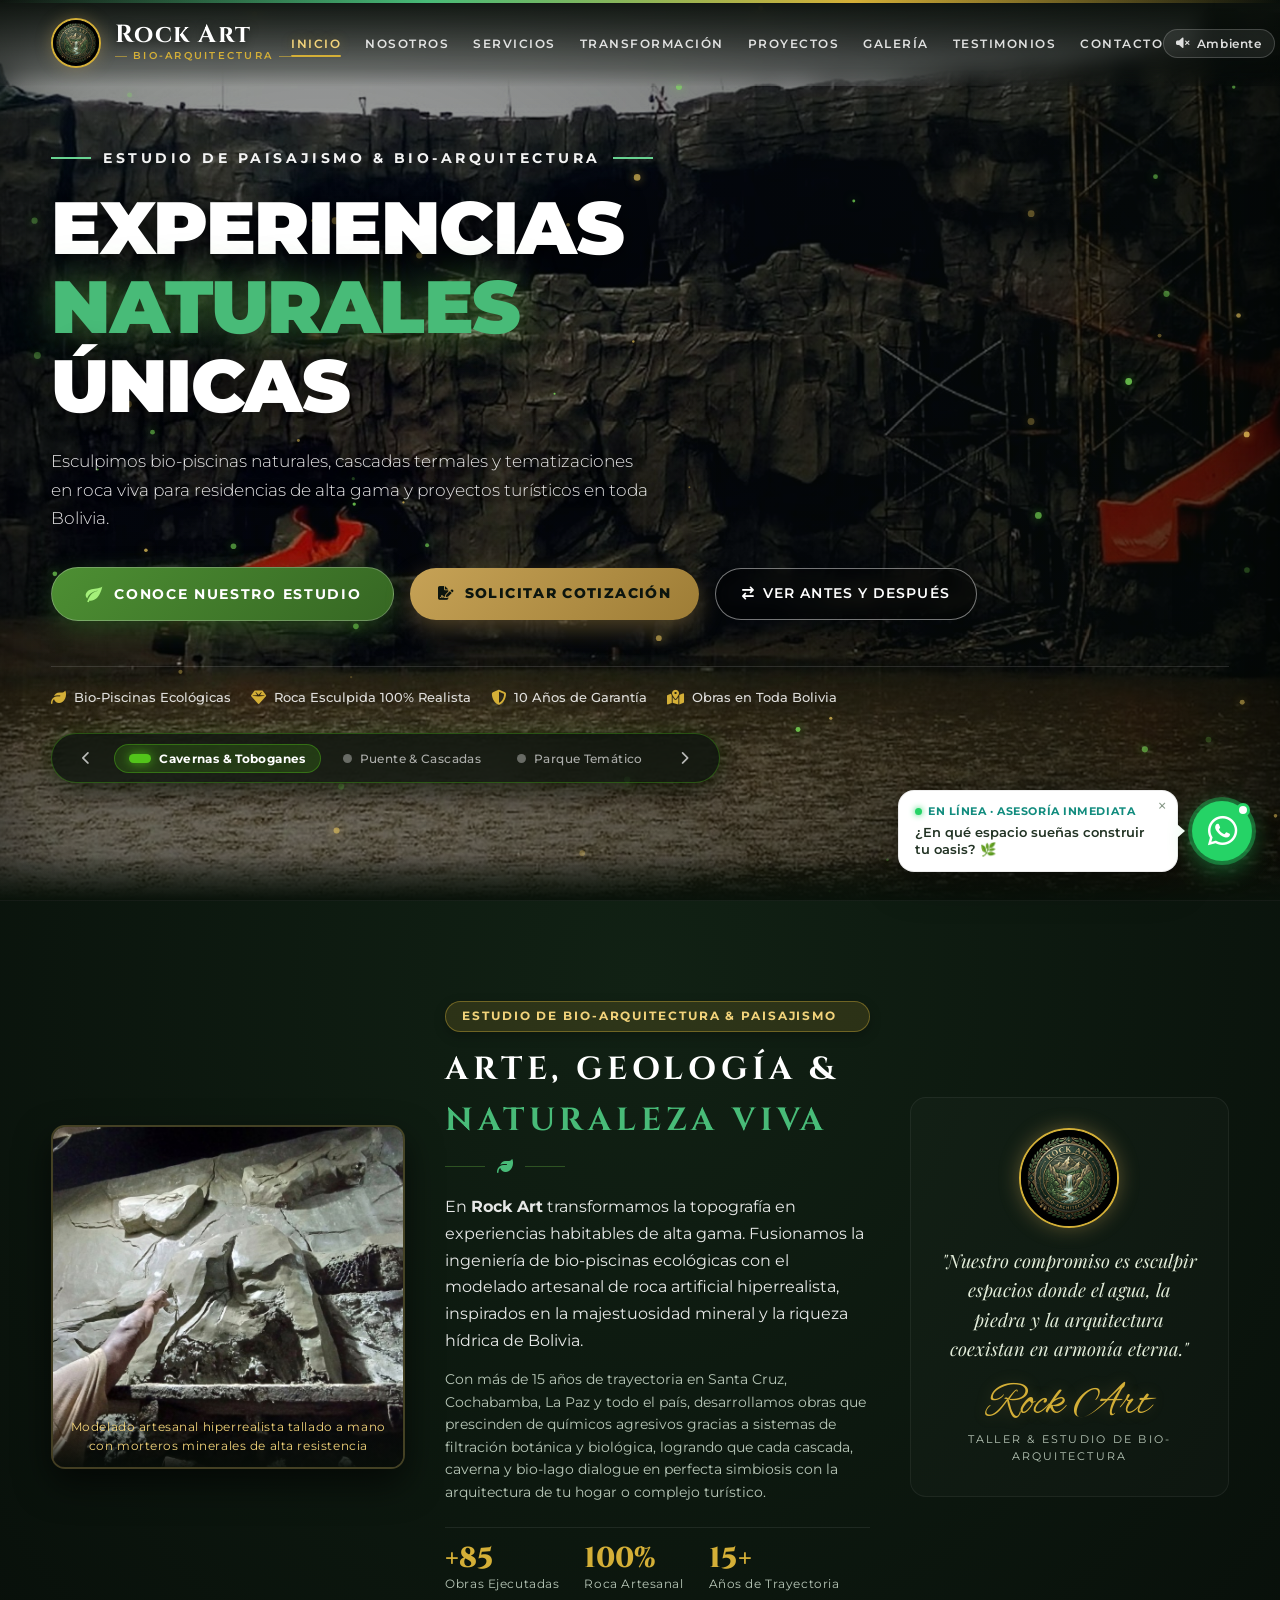
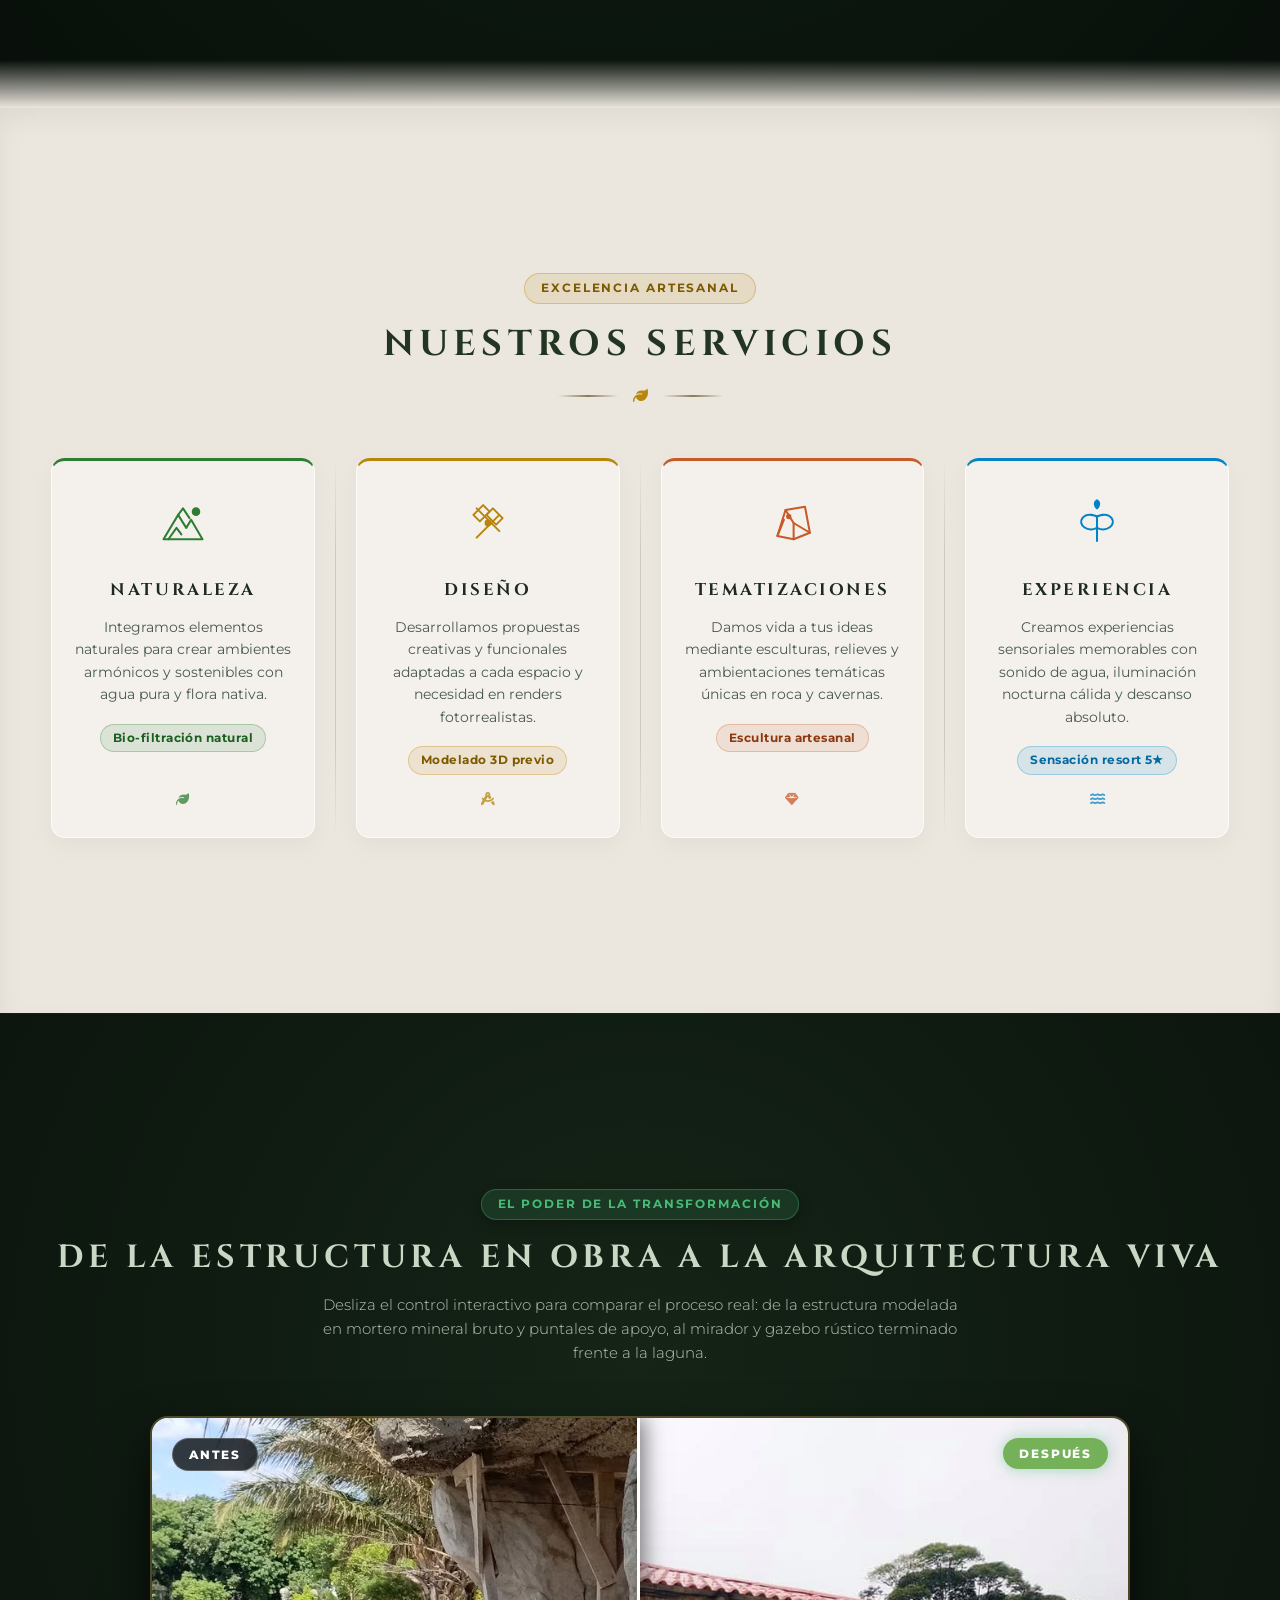
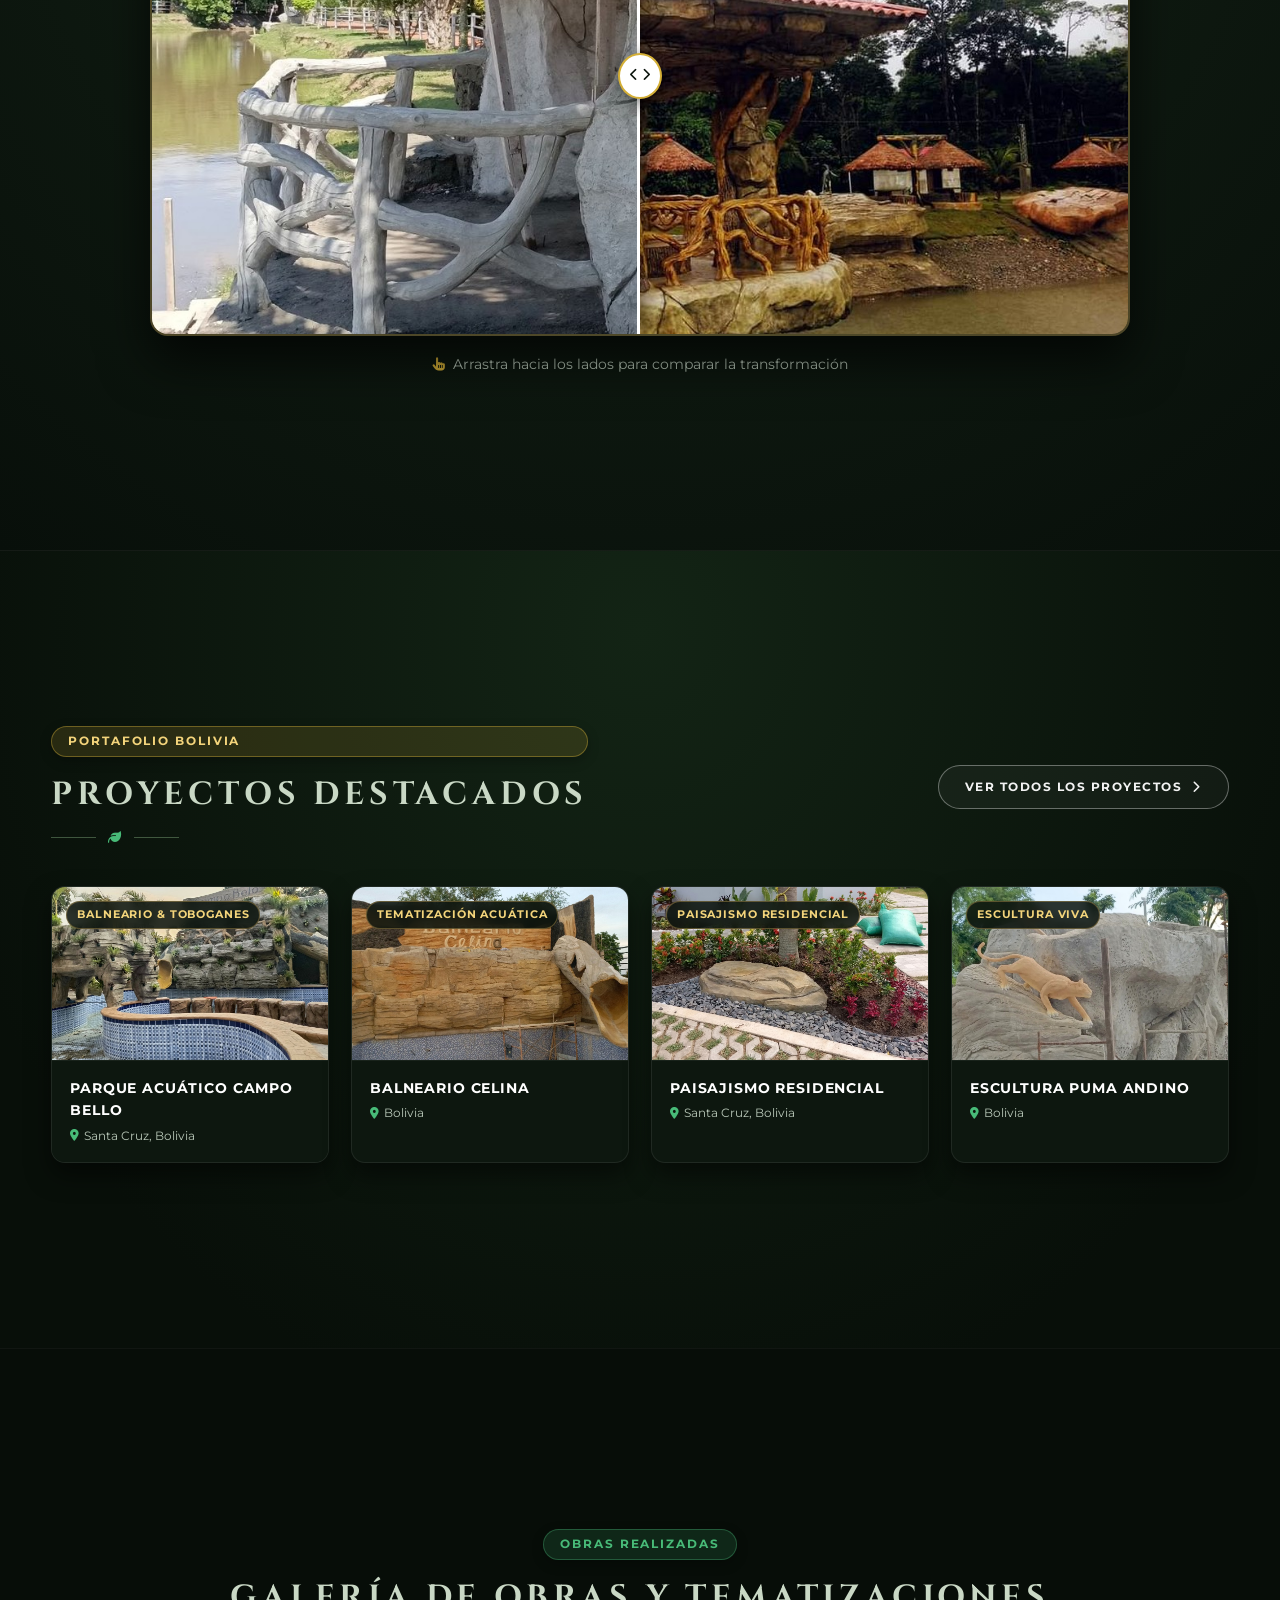
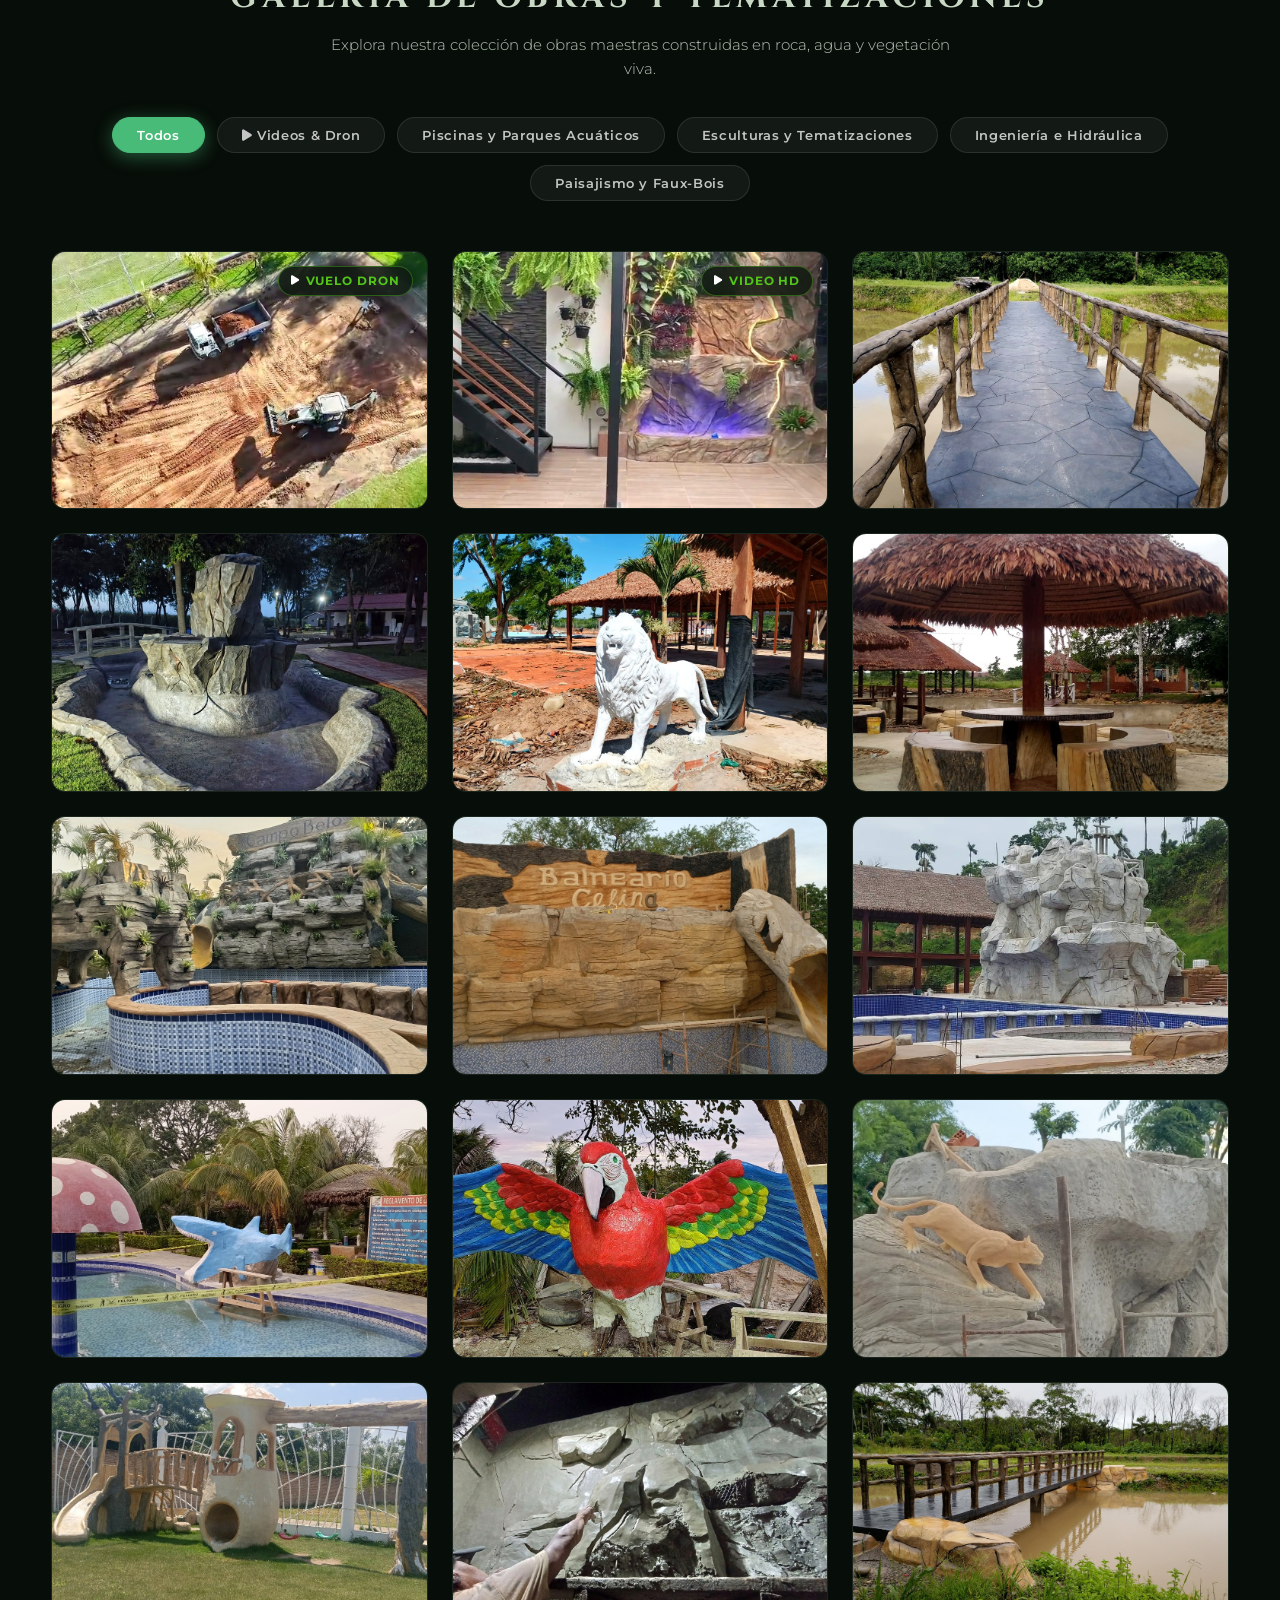
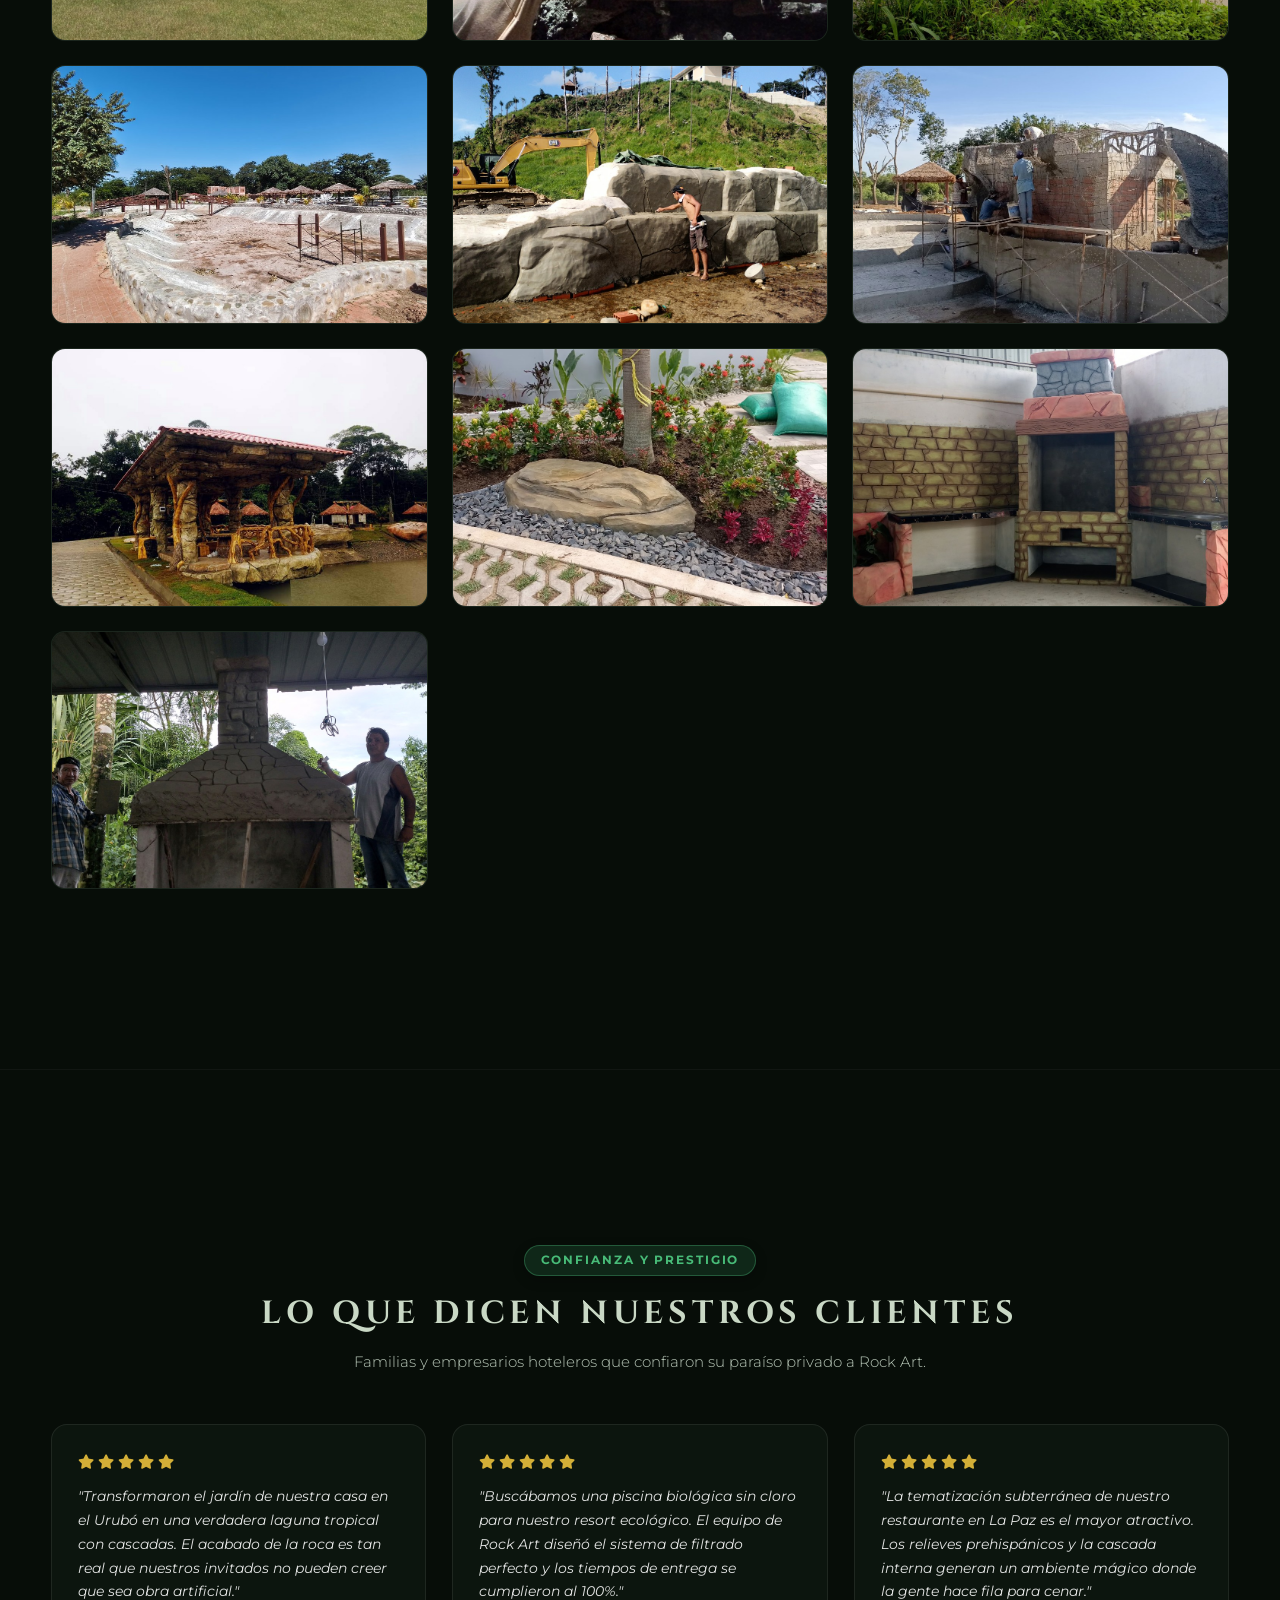
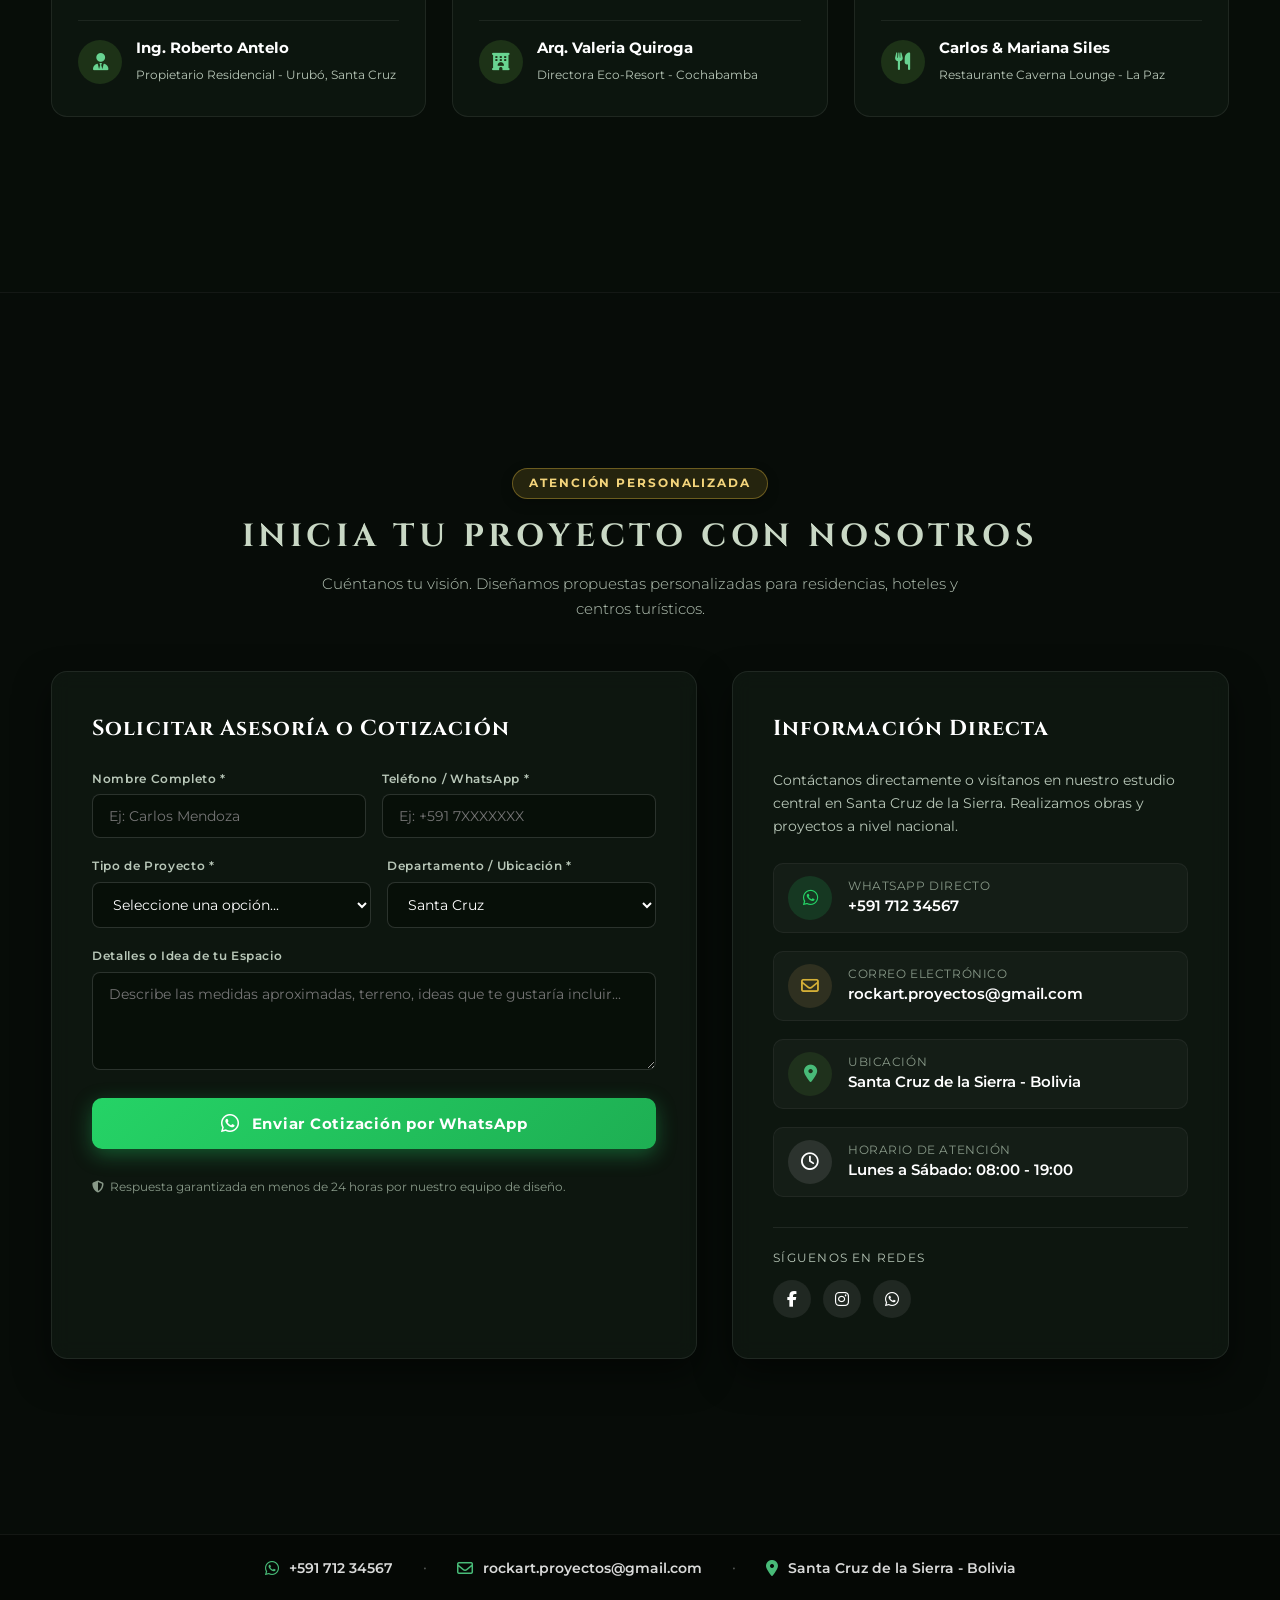
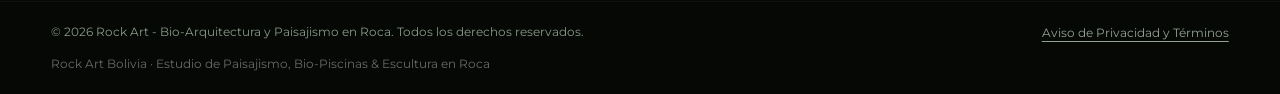
==== index.html @ a7114b5f "feat(galeria): agregar video aereo con dron, video de cascada interior, filtro de videos y fotos cur" ====
<!DOCTYPE html>
<html lang="es">
<head>
  <meta charset="UTF-8">
  <meta name="viewport" content="width=device-width, initial-scale=1.0">
  <title>Rock Art | Experiencias Naturales Únicas - Bio-Arquitectura y Paisajismo</title>
  <meta name="description" content="Diseñamos y construimos experiencias naturales únicas. Piscinas naturales de roca, bio-lagunas, cascadas y parques temáticos en Bolivia.">
  <meta name="keywords" content="Rock Art, Piscinas Naturales, Parques Tematicos, Paisajismo Bolivia, Santa Cruz, Cochabamba, La Paz, Bio-arquitectura">
  <!-- Google Search Console Verification -->
  <meta name="google-site-verification" content="google657dc277208ddb7f">
  
  <link rel="canonical" href="https://www.rockart.site/">
  
  <!-- Favicon & Touch Icons for Google, Safari and Browsers -->
  <link rel="icon" href="/favicon.ico" sizes="any">
  <link rel="icon" type="image/png" sizes="48x48" href="/assets/images/favicon-48x48.png">
  <link rel="icon" type="image/png" sizes="96x96" href="/assets/images/favicon-96x96.png">
  <link rel="icon" type="image/png" sizes="144x144" href="/assets/images/favicon-144x144.png">
  <link rel="icon" type="image/png" sizes="192x192" href="/assets/images/favicon-192x192.png">
  <link rel="icon" type="image/png" sizes="512x512" href="/assets/images/favicon-512x512.png">
  <link rel="apple-touch-icon" sizes="180x180" href="/assets/images/apple-touch-icon.png">
  <link rel="manifest" href="/site.webmanifest">
  <meta name="theme-color" content="#1b4332">

  <!-- Open Graph / Redes Sociales & Buscadores (Google Snippet) -->
  <meta property="og:type" content="website">
  <meta property="og:url" content="https://www.rockart.site/">
  <meta property="og:site_name" content="Rock Art">
  <meta property="og:title" content="Rock Art | Experiencias Naturales Únicas - Bio-Arquitectura">
  <meta property="og:description" content="Diseñamos y construimos experiencias naturales únicas. Piscinas naturales de roca, bio-lagunas, cascadas y parques temáticos en Bolivia.">
  <meta property="og:image" content="https://www.rockart.site/assets/images/logo-512x512.png">
  <meta property="og:image:secure_url" content="https://www.rockart.site/assets/images/logo-512x512.png">
  <meta property="og:image:type" content="image/png">
  <meta property="og:image:width" content="512">
  <meta property="og:image:height" content="512">
  <meta property="og:image:alt" content="Rock Art - Bio-Arquitectura y Paisajismo en Bolivia">

  <!-- Twitter Card -->
  <meta name="twitter:card" content="summary">
  <meta name="twitter:title" content="Rock Art | Bio-Arquitectura y Paisajismo en Roca">
  <meta name="twitter:description" content="Piscinas naturales de roca, cascadas y parques temáticos en Bolivia.">
  <meta name="twitter:image" content="https://www.rockart.site/assets/images/logo-512x512.png">

  <!-- Google Fonts -->
  <link rel="preconnect" href="https://fonts.googleapis.com">
  <link rel="preconnect" href="https://fonts.gstatic.com" crossorigin>
  <link href="https://fonts.googleapis.com/css2?family=Cinzel:wght@500;600;700;800;900&family=Montserrat:ital,wght@0,300;0,400;0,500;0,600;0,700;0,800;1,400&family=Playfair+Display:ital,wght@0,600;1,500;1,600&family=Alex+Brush&display=swap" rel="stylesheet">
  
  <!-- Font Awesome Icons -->
  <link rel="stylesheet" href="https://cdnjs.cloudflare.com/ajax/libs/font-awesome/6.5.1/css/all.min.css">

  <link rel="stylesheet" href="styles.css?v=3.0">

  <!-- Schema.org Datos Estructurados para Google (Muestra el Logo y Datos de la Empresa en Google Search) -->
  <script type="application/ld+json">
  {
    "@context": "https://schema.org",
    "@type": "HomeAndConstructionBusiness",
    "name": "Rock Art",
    "alternateName": "Rock Art Bolivia",
    "url": "https://www.rockart.site/",
    "logo": {
      "@type": "ImageObject",
      "url": "https://www.rockart.site/assets/images/logo-512x512.png",
      "width": 512,
      "height": 512
    },
    "image": "https://www.rockart.site/assets/images/logo-512x512.png",
    "description": "Diseñamos y construimos experiencias naturales únicas en Bolivia. Piscinas naturales de roca, bio-lagunas, cascadas y parques temáticos.",
    "telephone": "+591 712 34567",
    "address": {
      "@type": "PostalAddress",
      "addressLocality": "Santa Cruz de la Sierra",
      "addressCountry": "BO"
    },
    "openingHoursSpecification": {
      "@type": "OpeningHoursSpecification",
      "dayOfWeek": [
        "Monday",
        "Tuesday",
        "Wednesday",
        "Thursday",
        "Friday",
        "Saturday"
      ],
      "opens": "08:00",
      "closes": "19:00"
    },
    "sameAs": [
      "https://facebook.com",
      "https://instagram.com"
    ]
  }
  </script>
</head>
<body>

  <!-- Top Announcement / Ambient Line -->
  <div class="top-glow-bar"></div>

  <!-- Header / Navigation -->
  <header class="site-header" id="site-header">
    <div class="header-container">
      
      <!-- Brand Logo -->
      <a href="#inicio" class="brand-logo" aria-label="Rock Art Inicio">
        <div class="logo-image-wrapper">
          <img src="assets/images/logo.jpg" alt="Rock Art Emblema" class="logo-img">
        </div>
        <div class="brand-text">
          <span class="brand-title">Rock Art</span>
          <span class="brand-subtitle">BIO-ARQUITECTURA</span>
        </div>
      </a>

      <!-- Desktop Navigation Menu (SIN SECCIÓN BLOG) -->
      <nav class="main-nav" id="main-nav" aria-label="Navegación principal">
        <ul class="nav-list">
          <li class="nav-item"><a href="#inicio" class="nav-link active">INICIO</a></li>
          <li class="nav-item"><a href="#nosotros" class="nav-link">NOSOTROS</a></li>
          <li class="nav-item"><a href="#servicios" class="nav-link">SERVICIOS</a></li>
          <li class="nav-item"><a href="#transformacion" class="nav-link">TRANSFORMACIÓN</a></li>
          <li class="nav-item"><a href="#proyectos" class="nav-link">PROYECTOS</a></li>
          <li class="nav-item"><a href="#galeria" class="nav-link">GALERÍA</a></li>
          <li class="nav-item"><a href="#testimonios" class="nav-link">TESTIMONIOS</a></li>
          <li class="nav-item"><a href="#contacto" class="nav-link">CONTACTO</a></li>
        </ul>
      </nav>

      <!-- Ambient Sound Toggle, Social Links & Mobile Toggle -->
      <div class="header-right">
        <!-- Ambient Sound Player Toggle -->
        <button class="sound-toggle-btn" id="sound-toggle" title="Activar/Desactivar sonido ambiental de cascada">
          <i class="fa-solid fa-volume-xmark" id="sound-icon"></i>
          <span class="sound-label">Ambiente</span>
        </button>

        <div class="social-links">
          <a href="https://facebook.com" target="_blank" rel="noopener noreferrer" class="social-icon" aria-label="Facebook de Rock Art">
            <i class="fa-brands fa-facebook-f"></i>
          </a>
          <a href="https://instagram.com" target="_blank" rel="noopener noreferrer" class="social-icon" aria-label="Instagram de Rock Art">
            <i class="fa-brands fa-instagram"></i>
          </a>
          <a href="https://wa.me/59171234567?text=Hola%20Rock%20Art,%20deseo%20información%20sobre%20sus%20proyectos" target="_blank" rel="noopener noreferrer" class="social-icon whatsapp-icon" aria-label="WhatsApp de Rock Art">
            <i class="fa-brands fa-whatsapp"></i>
          </a>
        </div>

        <!-- Mobile Menu Toggle Button -->
        <button class="mobile-toggle" id="mobile-toggle" aria-label="Abrir menú de navegación" aria-expanded="false">
          <span class="bar"></span>
          <span class="bar"></span>
          <span class="bar"></span>
        </button>
      </div>

    </div>
  </header>

  <!-- Mobile Navigation Drawer -->
  <div class="mobile-drawer" id="mobile-drawer">
    <div class="mobile-drawer-header">
      <div class="brand-text">
        <span class="brand-title">Rock Art</span>
        <span class="brand-subtitle">BIO-ARQUITECTURA</span>
      </div>
      <button class="close-drawer" id="close-drawer" aria-label="Cerrar menú">&times;</button>
    </div>
    <ul class="mobile-nav-list">
      <li><a href="#inicio" class="mobile-nav-link">INICIO</a></li>
      <li><a href="#nosotros" class="mobile-nav-link">NOSOTROS</a></li>
      <li><a href="#servicios" class="mobile-nav-link">SERVICIOS</a></li>
      <li><a href="#transformacion" class="mobile-nav-link">ANTES Y DESPUÉS</a></li>
      <li><a href="#proyectos" class="mobile-nav-link">PROYECTOS</a></li>
      <li><a href="#galeria" class="mobile-nav-link">GALERÍA</a></li>
      <li><a href="#testimonios" class="mobile-nav-link">TESTIMONIOS</a></li>
      <li><a href="#contacto" class="mobile-nav-link">CONTACTO</a></li>
    </ul>
    <div class="mobile-socials">
      <a href="https://facebook.com" target="_blank" rel="noopener"><i class="fa-brands fa-facebook-f"></i></a>
      <a href="https://instagram.com" target="_blank" rel="noopener"><i class="fa-brands fa-instagram"></i></a>
      <a href="https://wa.me/59171234567" target="_blank" rel="noopener"><i class="fa-brands fa-whatsapp"></i></a>
    </div>
  </div>

  <main>
    <!-- HERO SECTION WITH CINEMATIC ATMOSPHERE -->
    <section class="hero-section" id="inicio">
      <!-- HERO BACKGROUND CAROUSEL (Obras Reales en Bolivia) -->
      <div class="hero-slider" id="hero-slider" aria-hidden="true">
        <div class="hero-slide active" style="background-image: url('assets/images/hero-slide-1.jpg');"></div>
        <div class="hero-slide" style="background-image: url('assets/images/hero-slide-2.jpg');"></div>
        <div class="hero-slide" style="background-image: url('assets/images/hero-slide-3.jpg');"></div>
      </div>
      <div class="hero-bg-overlay"></div>
      <div class="hero-vignette"></div>

      <!-- Canvas de partículas bioluminiscentes / luciérnagas -->
      <canvas id="hero-particles" class="hero-particles-canvas"></canvas>

      <div class="hero-content">
        <div class="hero-eyebrow">
          <span class="eyebrow-line"></span>
          <span class="eyebrow-text">ESTUDIO DE PAISAJISMO & BIO-ARQUITECTURA</span>
          <span class="eyebrow-line"></span>
        </div>

        <h1 class="hero-title">
          <span class="title-line white">EXPERIENCIAS</span>
          <span class="title-line green text-glow">NATURALES</span>
          <span class="title-line white">ÚNICAS</span>
        </h1>

        <p class="hero-subtitle">
          Esculpimos bio-piscinas naturales, cascadas termales y tematizaciones en roca viva para residencias de alta gama y proyectos turísticos en toda Bolivia.
        </p>

        <div class="hero-actions">
          <a href="#nosotros" class="btn-cta-green">
            <span class="btn-icon">
              <svg viewBox="0 0 24 24" width="20" height="20" fill="currentColor">
                <path d="M17,8C8,10 5.9,16.17 3.82,21.34L5.71,22L6.66,19.7C7.14,19.87 7.64,20 8,20C19,20 22,3 22,3C21,5 14,5.25 9,6.25C4,7.25 2,11.5 2,13.5C2,15.5 3.75,17.25 3.75,17.25C7,8 17,8 17,8Z"/>
              </svg>
            </span>
            <span class="btn-text">CONOCE NUESTRO ESTUDIO</span>
          </a>
          <a href="#contacto" class="btn-cta-gold">
            <i class="fa-solid fa-file-signature"></i>
            <span>SOLICITAR COTIZACIÓN</span>
          </a>
          <a href="#transformacion" class="btn-cta-outline">
            <i class="fa-solid fa-arrow-right-arrow-left"></i>
            <span>VER ANTES Y DESPUÉS</span>
          </a>
        </div>

        <!-- Floating Trust Badges in Hero -->
        <div class="hero-trust-badges">
          <div class="trust-badge">
            <i class="fa-solid fa-leaf"></i>
            <span>Bio-Piscinas Ecológicas</span>
          </div>
          <div class="trust-badge">
            <i class="fa-solid fa-gem"></i>
            <span>Roca Esculpida 100% Realista</span>
          </div>
          <div class="trust-badge">
            <i class="fa-solid fa-shield-halved"></i>
            <span>10 Años de Garantía</span>
          </div>
          <div class="trust-badge">
            <i class="fa-solid fa-map-location-dot"></i>
            <span>Obras en Toda Bolivia</span>
          </div>
        </div>

        <!-- Controles elegantes del carrusel de fondo -->
        <div class="hero-carousel-controls" aria-label="Controles de fotografías de obras">
          <button class="hero-carousel-arrow prev" id="hero-prev" aria-label="Obra anterior">
            <i class="fa-solid fa-chevron-left"></i>
          </button>
          <div class="hero-carousel-dots" id="hero-dots">
            <button class="hero-dot active" data-slide="0" aria-label="Ver Cavernas y Toboganes">
              <span class="dot-indicator"></span>
              <span class="dot-label">Cavernas & Toboganes</span>
            </button>
            <button class="hero-dot" data-slide="1" aria-label="Ver Puente y Cascadas">
              <span class="dot-indicator"></span>
              <span class="dot-label">Puente & Cascadas</span>
            </button>
            <button class="hero-dot" data-slide="2" aria-label="Ver Parque Temático">
              <span class="dot-indicator"></span>
              <span class="dot-label">Parque Temático</span>
            </button>
          </div>
          <button class="hero-carousel-arrow next" id="hero-next" aria-label="Obra siguiente">
            <i class="fa-solid fa-chevron-right"></i>
          </button>
        </div>
      </div>

      <!-- Bottom subtle wave transition -->
      <div class="hero-bottom-accent"></div>
    </section>

    <!-- SOBRE ROCK ART SECTION (Posición estructural estratégica tras Hero) -->
    <section class="about-section" id="nosotros">
      <div class="about-container">
        
        <!-- Columna Izquierda: Fotografía Panorámica Andina / Amazonía -->
        <div class="about-image-column">
          <div class="about-img-frame" data-tilt>
            <img src="assets/images/mountain-panorama.jpg" alt="Maestro artesano de Rock Art esculpiendo roca artificial a mano" class="about-panorama-img">
            <div class="about-img-caption">
              <span>Modelado artesanal hiperrealista tallado a mano con morteros minerales de alta resistencia</span>
            </div>
          </div>
        </div>

        <!-- Columna Central: Manifiesto y Credenciales de Estudio -->
        <div class="about-content-column">
          <span class="section-badge-gold">ESTUDIO DE BIO-ARQUITECTURA & PAISAJISMO</span>
          <h2 class="about-title">ARTE, GEOLOGÍA & <span class="highlight-green">NATURALEZA VIVA</span></h2>
          <div class="about-leaf-divider">
            <span class="line"></span>
            <i class="fa-solid fa-leaf"></i>
            <span class="line"></span>
          </div>
          <p class="about-text">
            En <strong>Rock Art</strong> transformamos la topografía en experiencias habitables de alta gama. Fusionamos la ingeniería de bio-piscinas ecológicas con el modelado artesanal de roca artificial hiperrealista, inspirados en la majestuosidad mineral y la riqueza hídrica de Bolivia.
          </p>
          <p class="about-text-secondary">
            Con más de 15 años de trayectoria en Santa Cruz, Cochabamba, La Paz y todo el país, desarrollamos obras que prescinden de químicos agresivos gracias a sistemas de filtración botánica y biológica, logrando que cada cascada, caverna y bio-lago dialogue en perfecta simbiosis con la arquitectura de tu hogar o complejo turístico.
          </p>

          <div class="about-stats">
            <div class="stat-item">
              <span class="stat-number">+85</span>
              <span class="stat-label">Obras Ejecutadas</span>
            </div>
            <div class="stat-item">
              <span class="stat-number">100%</span>
              <span class="stat-label">Roca Artesanal</span>
            </div>
            <div class="stat-item">
              <span class="stat-number">15+</span>
              <span class="stat-label">Años de Trayectoria</span>
            </div>
          </div>
        </div>

        <!-- Columna Derecha: Emblema Oficial, Cita y Firma del Taller -->
        <div class="about-quote-column">
          <div class="about-emblem">
            <img src="assets/images/logo.jpg" alt="Emblema Oficial Rock Art" class="about-emblem-img">
          </div>

          <blockquote class="about-blockquote">
            "Nuestro compromiso es esculpir espacios donde el agua, la piedra y la arquitectura coexistan en armonía eterna."
          </blockquote>

          <div class="about-signature">
            <span class="signature-script">Rock Art</span>
            <span class="signature-sub">Taller & Estudio de Bio-Arquitectura</span>
          </div>
        </div>

      </div>
      
      <!-- Transición sutil al fondo crema de la sección Servicios -->
      <div class="about-bottom-accent"></div>
    </section>

    <!-- NUESTROS SERVICIOS SECTION (Tono crema/pergamino según boceto) -->
    <section class="services-section" id="servicios">
      <div class="section-container">
        
        <!-- Section Header with Plant Ornament -->
        <div class="section-header center">
          <span class="section-badge-cream">EXCELENCIA ARTESANAL</span>
          <h2 class="section-title-cream">NUESTROS SERVICIOS</h2>
          <div class="leaf-ornament">
            <span class="ornament-line"></span>
            <span class="ornament-leaf"><i class="fa-solid fa-leaf"></i></span>
            <span class="ornament-line"></span>
          </div>
        </div>

        <!-- 4 Services Columns Grid con Paleta Natural Diversificada -->
        <div class="services-grid">
          
          <!-- Servicio 1: NATURALEZA (Acento Esmeralda) -->
          <div class="service-card service-nature" data-tilt>
            <div class="service-icon-box">
              <svg viewBox="0 0 64 64" class="service-svg" fill="none" stroke="currentColor" stroke-width="2.5" stroke-linecap="round" stroke-linejoin="round">
                <path d="M8 52L26 22L36 38L42 28L56 52H8Z" />
                <path d="M26 22L32 14L40 26" />
                <circle cx="48" cy="18" r="4" fill="currentColor" />
                <path d="M14 52L24 38L30 46" />
              </svg>
            </div>
            <h3 class="service-title">NATURALEZA</h3>
            <p class="service-description">
              Integramos elementos naturales para crear ambientes armónicos y sostenibles con agua pura y flora nativa.
            </p>
            <div class="card-feature-pill">Bio-filtración natural</div>
            <div class="card-leaf-ornament">
              <i class="fa-solid fa-leaf"></i>
            </div>
          </div>

          <div class="service-divider-vertical"></div>

          <!-- Servicio 2: DISEÑO (Acento Oro Cálido & Ámbar) -->
          <div class="service-card service-design" data-tilt>
            <div class="service-icon-box">
              <svg viewBox="0 0 64 64" class="service-svg" fill="none" stroke="currentColor" stroke-width="2.5" stroke-linecap="round" stroke-linejoin="round">
                <path d="M18 14L46 42M26 10L14 22L22 30L34 18Z" />
                <path d="M46 22L18 50M38 14L50 26L42 34L30 22Z" />
                <circle cx="32" cy="32" r="3" fill="currentColor" />
              </svg>
            </div>
            <h3 class="service-title">DISEÑO</h3>
            <p class="service-description">
              Desarrollamos propuestas creativas y funcionales adaptadas a cada espacio y necesidad en renders fotorrealistas.
            </p>
            <div class="card-feature-pill">Modelado 3D previo</div>
            <div class="card-leaf-ornament">
              <i class="fa-solid fa-compass-drafting"></i>
            </div>
          </div>

          <div class="service-divider-vertical"></div>

          <!-- Servicio 3: TEMATIZACIONES (Acento Terracota & Piedra Arenisca) -->
          <div class="service-card service-theming" data-tilt>
            <div class="service-icon-box">
              <svg viewBox="0 0 64 64" class="service-svg" fill="none" stroke="currentColor" stroke-width="2.5" stroke-linecap="round" stroke-linejoin="round">
                <path d="M14 48L24 16L48 12L54 44L34 52Z" />
                <path d="M24 16L34 32L54 44" />
                <path d="M34 32L34 52" />
                <path d="M22 28L14 48" />
                <circle cx="28" cy="24" r="2" fill="currentColor"/>
              </svg>
            </div>
            <h3 class="service-title">TEMATIZACIONES</h3>
            <p class="service-description">
              Damos vida a tus ideas mediante esculturas, relieves y ambientaciones temáticas únicas en roca y cavernas.
            </p>
            <div class="card-feature-pill">Escultura artesanal</div>
            <div class="card-leaf-ornament">
              <i class="fa-solid fa-gem"></i>
            </div>
          </div>

          <div class="service-divider-vertical"></div>

          <!-- Servicio 4: EXPERIENCIA (Acento Azul Turquesa / Agua Cristalina) -->
          <div class="service-card service-experience" data-tilt>
            <div class="service-icon-box">
              <svg viewBox="0 0 64 64" class="service-svg" fill="none" stroke="currentColor" stroke-width="2.5" stroke-linecap="round" stroke-linejoin="round">
                <path d="M32 54V24" />
                <path d="M32 24C32 24 20 18 14 26C8 34 20 44 32 38" />
                <path d="M32 24C32 24 44 18 50 26C56 34 44 44 32 38" />
                <path d="M32 14C32 14 26 8 32 4C38 8 32 14 32 14Z" fill="currentColor"/>
              </svg>
            </div>
            <h3 class="service-title">EXPERIENCIA</h3>
            <p class="service-description">
              Creamos experiencias sensoriales memorables con sonido de agua, iluminación nocturna cálida y descanso absoluto.
            </p>
            <div class="card-feature-pill">Sensación resort 5★</div>
            <div class="card-leaf-ornament">
              <i class="fa-solid fa-water"></i>
            </div>
          </div>

        </div>

      </div>
    </section>

    <!-- NUEVA SECCIÓN ATRACTIVA: TRANSFORMACIÓN ANTES Y DESPUÉS -->
    <section class="transformation-section" id="transformacion">
      <div class="section-container">
        
        <div class="section-header center">
          <span class="section-badge-green">EL PODER DE LA TRANSFORMACIÓN</span>
          <h2 class="section-title-dark">DE LA ESTRUCTURA EN OBRA A LA ARQUITECTURA VIVA</h2>
          <p class="section-lead">
            Desliza el control interactivo para comparar el proceso real: de la estructura modelada en mortero mineral bruto y puntales de apoyo, al mirador y gazebo rústico terminado frente a la laguna.
          </p>
        </div>

        <div class="before-after-container" id="before-after-slider">
          <!-- Imagen del Después (Fondo) -->
          <img src="assets/images/proyecto-cascada.jpg" alt="Después: Mirador y gazebo temático con pilares de roca tallada, vigas símil madera y paseo adoquinado" class="ba-image ba-after">
          
          <!-- Imagen del Antes (Superpuesta recortada) -->
          <div class="ba-resize" id="ba-resize">
            <img src="assets/images/antes-obra.jpg" alt="Antes: Estructura en mortero bruto y puntales temporales en la orilla de la laguna" class="ba-image ba-before">
            <span class="ba-label ba-label-before">ANTES</span>
          </div>
          
          <span class="ba-label ba-label-after">DESPUÉS</span>

          <!-- Manija de arrastre interactiva -->
          <div class="ba-handle" id="ba-handle">
            <div class="ba-handle-circle">
              <i class="fa-solid fa-chevron-left"></i>
              <i class="fa-solid fa-chevron-right"></i>
            </div>
          </div>
        </div>

        <!-- Indicador de interacción -->
        <div class="ba-hint">
          <i class="fa-solid fa-hand-pointer"></i> Arrastra hacia los lados para comparar la transformación
        </div>

      </div>
    </section>

    <!-- PROYECTOS DESTACADOS SECTION (Fondo oscuro según boceto) -->
    <section class="projects-section" id="proyectos">
      <div class="section-container">
        
        <!-- Top Projects Bar -->
        <div class="projects-header-row">
          <div class="projects-title-box">
            <span class="section-badge-gold">PORTAFOLIO BOLIVIA</span>
            <h2 class="section-title-dark">PROYECTOS DESTACADOS</h2>
            <div class="leaf-ornament-dark">
              <span class="ornament-line-dark"></span>
              <span class="ornament-leaf-dark"><i class="fa-solid fa-leaf"></i></span>
              <span class="ornament-line-dark"></span>
            </div>
          </div>

          <a href="#galeria" class="btn-view-all">
            <span>VER TODOS LOS PROYECTOS</span>
            <i class="fa-solid fa-chevron-right"></i>
          </a>
        </div>

        <!-- 4 Featured Projects Cards Grid con Efecto 3D Tilt -->
        <div class="featured-projects-grid">
          
          <!-- Proyecto 1: PARQUE ACUÁTICO CAMPO BELLO -->
          <div class="project-card" data-tilt data-category="parques" data-title="Parque Acuático Campo Bello" data-location="Santa Cruz, Bolivia" data-img="assets/images/proyecto-parque.jpg" data-desc="Complejo acuático y recreativo con toboganes integrados en troncos huecos esculpidos, cavernas de roca artificial con jardineras botánicas vivas y piscina ondulada con borde rústico.">
            <div class="project-badge-tag">Balneario & Toboganes</div>
            <div class="project-img-wrapper">
              <img src="assets/images/proyecto-parque.jpg" alt="Parque Acuático Campo Bello en Santa Cruz, Bolivia" class="project-img" loading="lazy">
              <div class="project-overlay">
                <button class="project-zoom-btn" aria-label="Ver detalles del proyecto">
                  <i class="fa-solid fa-magnifying-glass-plus"></i>
                </button>
              </div>
            </div>
            <div class="project-info-bar">
              <h3 class="project-name">PARQUE ACUÁTICO CAMPO BELLO</h3>
              <p class="project-location">
                <i class="fa-solid fa-location-dot"></i> Santa Cruz, Bolivia
              </p>
            </div>
          </div>

          <!-- Proyecto 2: BALNEARIO CELINA -->
          <div class="project-card" data-tilt data-category="piscinas" data-title="Balneario Celina - Caverna & Tobogán Tronco" data-location="Bolivia" data-img="assets/images/proyecto-piscina.jpg" data-desc="Muro monumental de arenisca esculpida a mano con letrero en altorrelieve de corteza natural y tobogán tubular tallado como tronco hueco directo a la piscina.">
            <div class="project-badge-tag">Tematización Acuática</div>
            <div class="project-img-wrapper">
              <img src="assets/images/proyecto-piscina.jpg" alt="Balneario Celina con tobogán tronco y roca esculpida" class="project-img" loading="lazy">
              <div class="project-overlay">
                <button class="project-zoom-btn" aria-label="Ver detalles del proyecto">
                  <i class="fa-solid fa-magnifying-glass-plus"></i>
                </button>
              </div>
            </div>
            <div class="project-info-bar">
              <h3 class="project-name">BALNEARIO CELINA</h3>
              <p class="project-location">
                <i class="fa-solid fa-location-dot"></i> Bolivia
              </p>
            </div>
          </div>

          <!-- Proyecto 3: PAISAJISMO RESIDENCIAL -->
          <div class="project-card" data-tilt data-category="jardines" data-title="Paisajismo Residencial con Roca Esculpida" data-location="Santa Cruz, Bolivia" data-img="assets/images/proyecto-jardin.jpg" data-desc="Diseño paisajístico botánico integrando roca monolítica esculpida a mano en cantero de piedra pizarra, flores tropicales, palmeras y sendero pavimentado.">
            <div class="project-badge-tag">Paisajismo Residencial</div>
            <div class="project-img-wrapper">
              <img src="assets/images/proyecto-jardin.jpg" alt="Paisajismo con roca tallada en Santa Cruz, Bolivia" class="project-img" loading="lazy">
              <div class="project-overlay">
                <button class="project-zoom-btn" aria-label="Ver detalles del proyecto">
                  <i class="fa-solid fa-magnifying-glass-plus"></i>
                </button>
              </div>
            </div>
            <div class="project-info-bar">
              <h3 class="project-name">PAISAJISMO RESIDENCIAL</h3>
              <p class="project-location">
                <i class="fa-solid fa-location-dot"></i> Santa Cruz, Bolivia
              </p>
            </div>
          </div>

          <!-- Proyecto 4: ESCULTURA MONUMENTAL PUMA -->
          <div class="project-card" data-tilt data-category="tematizaciones" data-title="Escultura Temática Puma Andino en Piscina" data-location="Bolivia" data-img="assets/images/proyecto-restaurante.jpg" data-desc="Escultura hiperrealista de puma tallada a mano en mortero mineral sobre formación de peñasco rocoso y tronco símil madera al borde del vaso de piscina.">
            <div class="project-badge-tag">Escultura Viva</div>
            <div class="project-img-wrapper">
              <img src="assets/images/proyecto-restaurante.jpg" alt="Escultura de Puma en roca artificial sobre piscina" class="project-img" loading="lazy">
              <div class="project-overlay">
                <button class="project-zoom-btn" aria-label="Ver detalles del proyecto">
                  <i class="fa-solid fa-magnifying-glass-plus"></i>
                </button>
              </div>
            </div>
            <div class="project-info-bar">
              <h3 class="project-name">ESCULTURA PUMA ANDINO</h3>
              <p class="project-location">
                <i class="fa-solid fa-location-dot"></i> Bolivia
              </p>
            </div>
          </div>

        </div>

      </div>
    </section>

    <!-- GALERÍA EXTENDIDA (Con filtros interactivos y lightbox) -->
    <section class="gallery-section" id="galeria">
      <div class="section-container">
        
        <div class="section-header center">
          <span class="section-badge-green">OBRAS REALIZADAS</span>
          <h2 class="section-title-dark">GALERÍA DE OBRAS Y TEMATIZACIONES</h2>
          <p class="section-lead">Explora nuestra colección de obras maestras construidas en roca, agua y vegetación viva.</p>
          
          <!-- Category Filter Tabs -->
          <div class="filter-tabs">
            <button class="filter-btn active" data-filter="all">Todos</button>
            <button class="filter-btn" data-filter="videos"><i class="fa-solid fa-play"></i> Videos & Dron</button>
            <button class="filter-btn" data-filter="piscinas">Piscinas y Parques Acuáticos</button>
            <button class="filter-btn" data-filter="tematizaciones">Esculturas y Tematizaciones</button>
            <button class="filter-btn" data-filter="cascadas">Ingeniería e Hidráulica</button>
            <button class="filter-btn" data-filter="jardines">Paisajismo y Faux-Bois</button>
          </div>
        </div>

        <div class="gallery-grid" id="gallery-grid">
          
          <!-- ITEM DESTACADO 1: VUELO AÉREO CON DRON (Video de Obra) -->
          <div class="gallery-item gallery-item-video" data-category="cascadas videos" data-video="assets/videos/drone-obra-vuelo.mp4" data-title="Vuelo con Dron: Excavación & Bio-Laguna" data-location="Bolivia" data-img="assets/images/galeria-drone-vuelo.jpg" data-desc="Filmación aérea profesional con dron que documenta el replanteo topográfico, movimiento de tierras y conformación de una monumental bio-piscina y laguna artificial con maquinaria pesada.">
            <div class="gallery-video-preview">
              <video src="assets/videos/drone-obra-vuelo.mp4" poster="assets/images/galeria-drone-vuelo.jpg" muted loop playsinline autoplay preload="metadata"></video>
              <div class="video-play-badge"><i class="fa-solid fa-play"></i> Vuelo Dron</div>
            </div>
            <div class="gallery-item-overlay">
              <span class="gallery-tag"><i class="fa-solid fa-drone"></i> Video Dron Aéreo</span>
              <h4>Vuelo Dron: Bio-Laguna en Obra</h4>
              <p><i class="fa-solid fa-location-dot"></i> Bolivia · Movimiento de Tierras</p>
            </div>
          </div>

          <!-- ITEM DESTACADO 2: CASCADA RESIDENCIAL EN VIDEO -->
          <div class="gallery-item gallery-item-video" data-category="cascadas videos" data-video="assets/videos/cascada-interior.mp4" data-title="Cascada Interior & Muro Verde Iluminado" data-location="Residencia Privada, Bolivia" data-img="assets/images/galeria-cascada-interior.jpg" data-desc="Cascada vertical en roca esculpida a mano con jardines colgantes, iluminación subacuática bioluminiscente y circuito de recirculación silenciosa para residencia de lujo.">
            <div class="gallery-video-preview">
              <video src="assets/videos/cascada-interior.mp4" poster="assets/images/galeria-cascada-interior.jpg" muted loop playsinline autoplay preload="metadata"></video>
              <div class="video-play-badge"><i class="fa-solid fa-play"></i> Video HD</div>
            </div>
            <div class="gallery-item-overlay">
              <span class="gallery-tag"><i class="fa-solid fa-video"></i> Video en Vivo</span>
              <h4>Cascada Interior & Muro Verde</h4>
              <p><i class="fa-solid fa-location-dot"></i> Residencia Privada, Bolivia</p>
            </div>
          </div>

          <!-- ITEM NUEVO 3: Pasarela Rústica en Faux-Bois -->
          <div class="gallery-item" data-category="jardines" data-title="Pasarela Rústica en Faux-Bois sobre Laguna" data-location="Bolivia" data-img="assets/images/galeria-puente-pasarela.jpg" data-desc="Puente peatonal con barandas modeladas en hormigón símil madera (faux-bois) y piso de losas de piedra que atraviesa una laguna natural.">
            <img src="assets/images/galeria-puente-pasarela.jpg" alt="Pasarela rústica en faux-bois sobre laguna" loading="lazy" width="1200" height="675">
            <div class="gallery-item-overlay">
              <span class="gallery-tag">Faux-Bois & Puentes</span>
              <h4>Pasarela Rústica sobre Laguna</h4>
              <p><i class="fa-solid fa-location-dot"></i> Bolivia</p>
            </div>
          </div>

          <!-- ITEM NUEVO 4: Cascada Monolítica Iluminada -->
          <div class="gallery-item" data-category="cascadas" data-title="Cascada Monolítica Iluminada en Roca Viva" data-location="Bolivia" data-img="assets/images/galeria-fuente-monolito.jpg" data-desc="Gran monolito escultórico tallado a mano con fisuras geológicas, estanque perimetral y sistema de iluminación subacuática para paisajismo nocturno.">
            <img src="assets/images/galeria-fuente-monolito.jpg" alt="Cascada monolítica iluminada en roca viva" loading="lazy" width="1200" height="675">
            <div class="gallery-item-overlay">
              <span class="gallery-tag">Fuentes & Cascadas</span>
              <h4>Cascada Monolítica Iluminada</h4>
              <p><i class="fa-solid fa-location-dot"></i> Bolivia</p>
            </div>
          </div>

          <!-- ITEM NUEVO 5: Escultura de León Guardián -->
          <div class="gallery-item" data-category="tematizaciones" data-title="Escultura León Guardián en Roca Esculpida" data-location="Bolivia" data-img="assets/images/galeria-leon-guardian.jpg" data-desc="Escultura monumental de león tallada artesanalmente en mortero reforzado sobre peana rocosa, diseñada para acceso a complejo recreativo.">
            <img src="assets/images/galeria-leon-guardian.jpg" alt="Escultura de león guardián en piedra esculpida" loading="lazy" width="1200" height="675">
            <div class="gallery-item-overlay">
              <span class="gallery-tag">Escultura Temática</span>
              <h4>Escultura León Guardián</h4>
              <p><i class="fa-solid fa-location-dot"></i> Bolivia</p>
            </div>
          </div>

          <!-- ITEM NUEVO 6: Cabaña & Mobiliario Faux-Bois -->
          <div class="gallery-item" data-category="jardines" data-title="Cabaña & Mobiliario en Concreto Símil Madera" data-location="Bolivia" data-img="assets/images/galeria-cabana-fauxbois.jpg" data-desc="Área social con cabaña de techo rústico y juego de mesa central y bancas curvas esculpidas como troncos centenarios en concreto de alta resistencia.">
            <img src="assets/images/galeria-cabana-fauxbois.jpg" alt="Cabaña y mesa tronco en hormigón símil madera" loading="lazy" width="1200" height="675">
            <div class="gallery-item-overlay">
              <span class="gallery-tag">Mobiliario Faux-Bois</span>
              <h4>Mobiliario Tronco en Concreto</h4>
              <p><i class="fa-solid fa-location-dot"></i> Bolivia</p>
            </div>
          </div>

          <!-- CATEGRORÍA 1: PISCINAS Y PARQUES ACUÁTICOS -->
          <!-- Item: Campo Bello -->
          <div class="gallery-item" data-category="piscinas" data-title="Parque Acuático Campo Bello" data-location="Santa Cruz, Bolivia" data-img="assets/images/proyecto-parque.jpg" data-desc="Complejo acuático integral con toboganes en troncos esculpidos, cavernas de roca con jardineras vivas y piscina biológica de borde rústico.">
            <img src="assets/images/proyecto-parque.jpg" alt="Parque Acuático Campo Bello en Santa Cruz" loading="lazy" width="1200" height="675">
            <div class="gallery-item-overlay">
              <span class="gallery-tag">Parques Acuáticos</span>
              <h4>Parque Acuático Campo Bello</h4>
              <p><i class="fa-solid fa-location-dot"></i> Santa Cruz, Bolivia</p>
            </div>
          </div>

          <!-- Item 2: Balneario Celina -->
          <div class="gallery-item" data-category="piscinas" data-title="Balneario Celina - Caverna & Tobogán Tronco" data-location="Bolivia" data-img="assets/images/proyecto-piscina.jpg" data-desc="Muro monumental de arenisca esculpida a mano con letrero en relieve símil corteza y tobogán tubular tallado como tronco hueco.">
            <img src="assets/images/proyecto-piscina.jpg" alt="Balneario Celina con tobogán y caverna de piedra" loading="lazy" width="1200" height="675">
            <div class="gallery-item-overlay">
              <span class="gallery-tag">Piscinas & Balnearios</span>
              <h4>Balneario Celina</h4>
              <p><i class="fa-solid fa-location-dot"></i> Bolivia</p>
            </div>
          </div>

          <!-- Item 3: Montaña de Rocas & Tobogán Resort -->
          <div class="gallery-item" data-category="piscinas" data-title="Montaña de Rocas & Tobogán Acuático Resort" data-location="Bolivia" data-img="assets/images/galeria-montana-resort.jpg" data-desc="Estructura colosal de roca artificial con cascadas, escalinatas y tobogán acuático integrado a piscina de complejo turístico.">
            <img src="assets/images/galeria-montana-resort.jpg" alt="Montaña de roca artificial y toboganes en piscina de resort" loading="lazy" width="1200" height="675">
            <div class="gallery-item-overlay">
              <span class="gallery-tag">Toboganes & Piscinas</span>
              <h4>Montaña de Rocas Resort</h4>
              <p><i class="fa-solid fa-location-dot"></i> Bolivia</p>
            </div>
          </div>

          <!-- Item 4: Piscina Infantil Temática - Hongo & Tiburón -->
          <div class="gallery-item" data-category="piscinas" data-title="Piscina Infantil - Hongo Lluvia & Tobogán Tiburón" data-location="Bolivia" data-img="assets/images/galeria-piscina-infantil.jpg" data-desc="Zona acuática recreativa infantil con hongo hacedor de lluvia y tobogán tallado como tiburón gigante en hormigón pigmentado.">
            <img src="assets/images/galeria-piscina-infantil.jpg" alt="Piscina infantil temática con hongo fuente y tobogán tiburón" loading="lazy" width="1200" height="675">
            <div class="gallery-item-overlay">
              <span class="gallery-tag">Parques Infantiles</span>
              <h4>Piscina Infantil Hongo & Tiburón</h4>
              <p><i class="fa-solid fa-location-dot"></i> Bolivia</p>
            </div>
          </div>

          <!-- CATEGORÍA 2: ESCULTURAS Y TEMATIZACIONES (4 Items) -->
          <!-- Item 5: Escultura Paraba Barba Roja -->
          <div class="gallery-item" data-category="tematizaciones" data-title="Escultura Monumental Paraba Barba Roja" data-location="Santa Cruz, Bolivia" data-img="assets/images/proyecto-escultura.jpg" data-desc="Escultura temática a gran escala modelada en mortero mineral con plumaje tallado a mano y policromía resistente a la intemperie.">
            <img src="assets/images/proyecto-escultura.jpg" alt="Escultura monumental de Paraba Barba Roja" loading="lazy" width="1200" height="675">
            <div class="gallery-item-overlay">
              <span class="gallery-tag">Escultura Temática</span>
              <h4>Paraba Barba Roja Monumental</h4>
              <p><i class="fa-solid fa-location-dot"></i> Santa Cruz, Bolivia</p>
            </div>
          </div>

          <!-- Item 6: Puma Andino en Borde de Piscina -->
          <div class="gallery-item" data-category="tematizaciones" data-title="Escultura Puma Andino en Risco de Piscina" data-location="Bolivia" data-img="assets/images/proyecto-restaurante.jpg" data-desc="Escultura hiperrealista de felino silvestre tallada a mano sobre formación de peñasco rocoso y tronco al borde de la piscina.">
            <img src="assets/images/proyecto-restaurante.jpg" alt="Escultura de Puma en risco de piscina" loading="lazy" width="1200" height="675">
            <div class="gallery-item-overlay">
              <span class="gallery-tag">Esculturas Vivas</span>
              <h4>Puma Andino en Borde de Piscina</h4>
              <p><i class="fa-solid fa-location-dot"></i> Bolivia</p>
            </div>
          </div>

          <!-- Item 7: Parque Infantil Bosque Encantado -->
          <div class="gallery-item" data-category="tematizaciones" data-title="Parque Infantil Bosque Encantado en Faux-Bois" data-location="Bolivia" data-img="assets/images/galeria-parque-infantil.jpg" data-desc="Juegos infantiles temáticos modelados en hormigón símil madera: casas del árbol, puente colgante, columpios y toboganes.">
            <img src="assets/images/galeria-parque-infantil.jpg" alt="Parque infantil temático en hormigón símil madera" loading="lazy" width="1200" height="675">
            <div class="gallery-item-overlay">
              <span class="gallery-tag">Faux-Bois & Parques</span>
              <h4>Parque Bosque Encantado</h4>
              <p><i class="fa-solid fa-location-dot"></i> Bolivia</p>
            </div>
          </div>

          <!-- Item 8: Taller y Modelado Artesanal -->
          <div class="gallery-item" data-category="tematizaciones" data-title="Modelado Artesanal de Roca a Mano en Obra" data-location="Bolivia" data-img="assets/images/mountain-panorama.jpg" data-desc="Maestro artesano de Rock Art esculpiendo las fisuras, estratos geológicos y textura mineral directamente sobre mortero fresco.">
            <img src="assets/images/mountain-panorama.jpg" alt="Maestro artesano esculpiendo roca a mano" loading="lazy" width="1200" height="750">
            <div class="gallery-item-overlay">
              <span class="gallery-tag">Taller Artesanal</span>
              <h4>Modelado de Roca a Mano</h4>
              <p><i class="fa-solid fa-location-dot"></i> Bolivia</p>
            </div>
          </div>

          <!-- CATEGORÍA 3: INGENIERÍA, BIO-LAGOS Y RIBERAS (4 Items) -->
          <!-- Item 9: Bio-Laguna y Puente Símil Madera -->
          <div class="gallery-item" data-category="cascadas" data-title="Bio-Laguna & Puente Rústico Símil Madera" data-location="Bolivia" data-img="assets/images/galeria-puente-laguna.jpg" data-desc="Gran bio-laguna con estribos de piedra esculpida, pasarela peatonal temática en hormigón símil madera y entorno natural.">
            <img src="assets/images/galeria-puente-laguna.jpg" alt="Bio-Laguna con puente temático rústico" loading="lazy" width="1200" height="675">
            <div class="gallery-item-overlay">
              <span class="gallery-tag">Bio-Lagunas</span>
              <h4>Bio-Laguna & Puente Rústico</h4>
              <p><i class="fa-solid fa-location-dot"></i> Bolivia</p>
            </div>
          </div>

          <!-- Item 10: Gran Lago Panorámico & Paseo de Riberas -->
          <div class="gallery-item" data-category="cascadas" data-title="Gran Lago Panorámico & Muro de Escollera" data-location="Bolivia" data-img="assets/images/galeria-gran-laguna.jpg" data-desc="Gran lago con muro perimetral de piedra de río, paseo de ladrillo rústico, sombrillas de palma natural y estabilización ecológica.">
            <img src="assets/images/galeria-gran-laguna.jpg" alt="Gran lago panorámico con muro de escollera de río" loading="lazy" width="1200" height="675">
            <div class="gallery-item-overlay">
              <span class="gallery-tag">Ingeniería Hidráulica</span>
              <h4>Gran Lago & Riberas</h4>
              <p><i class="fa-solid fa-location-dot"></i> Bolivia</p>
            </div>
          </div>

          <!-- Item 11: Maquinaria Pesada e Ingeniería Fluvial -->
          <div class="gallery-item" data-category="cascadas" data-title="Ingeniería Fluvial & Muro de Escollera con CAT 323" data-location="Bolivia" data-img="assets/images/galeria-maquinaria-rio.jpg" data-desc="Obras de contención y encauzamiento con maquinaria pesada y estabilización de laderas mediante roca tallada de alta resistencia.">
            <img src="assets/images/galeria-maquinaria-rio.jpg" alt="Ingeniería fluvial y muro de roca con maquinaria pesada" loading="lazy" width="1200" height="675">
            <div class="gallery-item-overlay">
              <span class="gallery-tag">Ingeniería & Riberas</span>
              <h4>Muro Fluvial & Maquinaria</h4>
              <p><i class="fa-solid fa-location-dot"></i> Bolivia</p>
            </div>
          </div>

          <!-- Item 12: Estructuración y Armado de Tobogán -->
          <div class="gallery-item" data-category="cascadas" data-title="Construcción Estructural de Tobogán Acuático" data-location="Bolivia" data-img="assets/images/galeria-obra-slide.jpg" data-desc="Fase de armado estructural con enfierradura, mallas de refuerzo y proyección de mortero de alta resistencia para tobogán de piscina.">
            <img src="assets/images/galeria-obra-slide.jpg" alt="Construcción y modelado de tobogán acuático en obra" loading="lazy" width="1200" height="675">
            <div class="gallery-item-overlay">
              <span class="gallery-tag">En Construcción</span>
              <h4>Estructura de Tobogán Acuático</h4>
              <p><i class="fa-solid fa-location-dot"></i> Bolivia</p>
            </div>
          </div>

          <!-- CATEGORÍA 4: PAISAJISMO, GAZEBOS Y FAUX-BOIS (4 Items) -->
          <!-- Item 13: Mirador y Gazebo sobre Laguna -->
          <div class="gallery-item" data-category="jardines" data-title="Mirador & Gazebo Rústico sobre Laguna" data-location="Bolivia" data-img="assets/images/proyecto-cascada.jpg" data-desc="Pabellón mirador sobre agua con columnas de roca esculpida, barandas y vigas en hormigón símil madera y techo de teja.">
            <img src="assets/images/proyecto-cascada.jpg" alt="Mirador y gazebo temático sobre laguna" loading="lazy" width="1200" height="800">
            <div class="gallery-item-overlay">
              <span class="gallery-tag">Gazebos & Faux-Bois</span>
              <h4>Mirador Rústico sobre Laguna</h4>
              <p><i class="fa-solid fa-location-dot"></i> Bolivia</p>
            </div>
          </div>

          <!-- Item 14: Paisajismo Residencial -->
          <div class="gallery-item" data-category="jardines" data-title="Paisajismo Residencial & Rocas Ornamentales" data-location="Santa Cruz, Bolivia" data-img="assets/images/proyecto-jardin.jpg" data-desc="Composición paisajística con roca artificial monolítica integrada con gravas decorativas, palmeras y plantas tropicales.">
            <img src="assets/images/proyecto-jardin.jpg" alt="Jardinería y roca ornamental en Santa Cruz" loading="lazy" width="1200" height="675">
            <div class="gallery-item-overlay">
              <span class="gallery-tag">Jardinería Paisajística</span>
              <h4>Paisajismo con Roca Ornamental</h4>
              <p><i class="fa-solid fa-location-dot"></i> Santa Cruz, Bolivia</p>
            </div>
          </div>

          <!-- Item 15: Parrillero y Cocina Exterior -->
          <div class="gallery-item" data-category="jardines" data-title="Parrillero & Cocina Exterior en Piedra Tallada" data-location="Bolivia" data-img="assets/images/galeria-parrillero.jpg" data-desc="Quincho y churrasquera artesanal con revestimiento integral de piedra esculpida a mano, jardinera integrada y mesón de granito.">
            <img src="assets/images/galeria-parrillero.jpg" alt="Parrillero rústico en piedra tallada artesanal" loading="lazy" width="1200" height="675">
            <div class="gallery-item-overlay">
              <span class="gallery-tag">Parrilleros & Quinchos</span>
              <h4>Parrillero en Piedra Tallada</h4>
              <p><i class="fa-solid fa-location-dot"></i> Bolivia</p>
            </div>
          </div>

          <!-- Item 16: Equipo de Maestros Artesanos -->
          <div class="gallery-item" data-category="jardines" data-title="Equipo de Maestros Artesanos de Rock Art" data-location="Bolivia" data-img="assets/images/galeria-equipo-artesanos.jpg" data-desc="Maestros artesanos y escultores de Rock Art en plena faena constructiva con herramientas de tallado y modelado mineral.">
            <img src="assets/images/galeria-equipo-artesanos.jpg" alt="Equipo de artesanos de Rock Art en obra" loading="lazy" width="1200" height="675">
            <div class="gallery-item-overlay">
              <span class="gallery-tag">Nuestros Artesanos</span>
              <h4>Maestros Artesanos Rock Art</h4>
              <p><i class="fa-solid fa-location-dot"></i> Bolivia</p>
            </div>
          </div>

        </div>

      </div>
    </section>

    <!-- NUEVA SECCIÓN ATRACTIVA: TESTIMONIOS Y CLIENTES SATISFECHOS -->
    <section class="testimonials-section" id="testimonios">
      <div class="section-container">
        <div class="section-header center">
          <span class="section-badge-green">CONFIANZA Y PRESTIGIO</span>
          <h2 class="section-title-dark">LO QUE DICEN NUESTROS CLIENTES</h2>
          <p class="section-lead">Familias y empresarios hoteleros que confiaron su paraíso privado a Rock Art.</p>
        </div>

        <div class="testimonials-grid">
          
          <!-- Testimonio 1 -->
          <div class="testimonial-card">
            <div class="testi-stars">
              <i class="fa-solid fa-star"></i>
              <i class="fa-solid fa-star"></i>
              <i class="fa-solid fa-star"></i>
              <i class="fa-solid fa-star"></i>
              <i class="fa-solid fa-star"></i>
            </div>
            <p class="testi-text">
              "Transformaron el jardín de nuestra casa en el Urubó en una verdadera laguna tropical con cascadas. El acabado de la roca es tan real que nuestros invitados no pueden creer que sea obra artificial."
            </p>
            <div class="testi-author">
              <div class="author-avatar"><i class="fa-solid fa-user-tie"></i></div>
              <div class="author-info">
                <h4>Ing. Roberto Antelo</h4>
                <span>Propietario Residencial - Urubó, Santa Cruz</span>
              </div>
            </div>
          </div>

          <!-- Testimonio 2 -->
          <div class="testimonial-card">
            <div class="testi-stars">
              <i class="fa-solid fa-star"></i>
              <i class="fa-solid fa-star"></i>
              <i class="fa-solid fa-star"></i>
              <i class="fa-solid fa-star"></i>
              <i class="fa-solid fa-star"></i>
            </div>
            <p class="testi-text">
              "Buscábamos una piscina biológica sin cloro para nuestro resort ecológico. El equipo de Rock Art diseñó el sistema de filtrado perfecto y los tiempos de entrega se cumplieron al 100%."
            </p>
            <div class="testi-author">
              <div class="author-avatar"><i class="fa-solid fa-hotel"></i></div>
              <div class="author-info">
                <h4>Arq. Valeria Quiroga</h4>
                <span>Directora Eco-Resort - Cochabamba</span>
              </div>
            </div>
          </div>

          <!-- Testimonio 3 -->
          <div class="testimonial-card">
            <div class="testi-stars">
              <i class="fa-solid fa-star"></i>
              <i class="fa-solid fa-star"></i>
              <i class="fa-solid fa-star"></i>
              <i class="fa-solid fa-star"></i>
              <i class="fa-solid fa-star"></i>
            </div>
            <p class="testi-text">
              "La tematización subterránea de nuestro restaurante en La Paz es el mayor atractivo. Los relieves prehispánicos y la cascada interna generan un ambiente mágico donde la gente hace fila para cenar."
            </p>
            <div class="testi-author">
              <div class="author-avatar"><i class="fa-solid fa-utensils"></i></div>
              <div class="author-info">
                <h4>Carlos & Mariana Siles</h4>
                <span>Restaurante Caverna Lounge - La Paz</span>
              </div>
            </div>
          </div>

        </div>
      </div>
    </section>

    <!-- COTIZACIÓN Y CONTACTO SECTION -->
    <section class="contact-section" id="contacto">
      <div class="section-container">
        
        <div class="section-header center">
          <span class="section-badge-gold">ATENCIÓN PERSONALIZADA</span>
          <h2 class="section-title-dark">INICIA TU PROYECTO CON NOSOTROS</h2>
          <p class="section-lead">Cuéntanos tu visión. Diseñamos propuestas personalizadas para residencias, hoteles y centros turísticos.</p>
        </div>

        <div class="contact-grid">
          
          <!-- Contact Form -->
          <div class="contact-form-card">
            <h3 class="form-card-title">Solicitar Asesoría o Cotización</h3>
            
            <form id="quote-form" class="quote-form">
              <div class="form-row">
                <div class="form-group">
                  <label for="client-name">Nombre Completo *</label>
                  <input type="text" id="client-name" name="name" placeholder="Ej: Carlos Mendoza" required>
                </div>
                <div class="form-group">
                  <label for="client-phone">Teléfono / WhatsApp *</label>
                  <input type="tel" id="client-phone" name="phone" placeholder="Ej: +591 7XXXXXXX" required>
                </div>
              </div>

              <div class="form-row">
                <div class="form-group">
                  <label for="project-type">Tipo de Proyecto *</label>
                  <select id="project-type" name="type" required>
                    <option value="">Seleccione una opción...</option>
                    <option value="Piscina Natural / Bio-Piscina">Piscina Natural / Bio-Piscina</option>
                    <option value="Parque Temático / Eco-Resort">Parque Temático / Eco-Resort</option>
                    <option value="Cascada Artificial / Spa de Roca">Cascada Artificial / Spa de Roca</option>
                    <option value="Escultura o Fachada Tematizada">Escultura o Fachada Tematizada</option>
                    <option value="Restaurante o Local Temático">Restaurante o Local Temático</option>
                    <option value="Jardín Tropical y Paisajismo">Jardín Tropical y Paisajismo</option>
                  </select>
                </div>
                <div class="form-group">
                  <label for="project-city">Departamento / Ubicación *</label>
                  <select id="project-city" name="city" required>
                    <option value="Santa Cruz">Santa Cruz</option>
                    <option value="Cochabamba">Cochabamba</option>
                    <option value="La Paz">La Paz</option>
                    <option value="Tarija">Tarija</option>
                    <option value="Sucre / Chuquisaca">Sucre / Chuquisaca</option>
                    <option value="Beni">Beni</option>
                    <option value="Pando">Pando</option>
                    <option value="Oruro">Oruro</option>
                    <option value="Potosí">Potosí</option>
                    <option value="Internacional">Fuera de Bolivia</option>
                  </select>
                </div>
              </div>

              <div class="form-group">
                <label for="client-message">Detalles o Idea de tu Espacio</label>
                <textarea id="client-message" name="message" rows="4" placeholder="Describe las medidas aproximadas, terreno, ideas que te gustaría incluir..."></textarea>
              </div>

              <div class="form-actions">
                <button type="submit" class="btn-submit-whatsapp">
                  <i class="fa-brands fa-whatsapp"></i>
                  <span>Enviar Cotización por WhatsApp</span>
                </button>
              </div>

              <p class="form-note">
                <i class="fa-solid fa-shield-halved"></i> Respuesta garantizada en menos de 24 horas por nuestro equipo de diseño.
              </p>
            </form>
          </div>

          <!-- Contact Info Box -->
          <div class="contact-details-card">
            <h3 class="form-card-title">Información Directa</h3>
            <p class="contact-details-intro">
              Contáctanos directamente o visítanos en nuestro estudio central en Santa Cruz de la Sierra. Realizamos obras y proyectos a nivel nacional.
            </p>

            <div class="contact-info-list">
              <a href="https://wa.me/59171234567" target="_blank" rel="noopener" class="contact-info-item">
                <div class="info-icon whatsapp">
                  <i class="fa-brands fa-whatsapp"></i>
                </div>
                <div class="info-content">
                  <span class="info-label">WhatsApp Directo</span>
                  <span class="info-val">+591 712 34567</span>
                </div>
              </a>

              <a href="mailto:rockart.proyectos@gmail.com" class="contact-info-item">
                <div class="info-icon email">
                  <i class="fa-regular fa-envelope"></i>
                </div>
                <div class="info-content">
                  <span class="info-label">Correo Electrónico</span>
                  <span class="info-val">rockart.proyectos@gmail.com</span>
                </div>
              </a>

              <div class="contact-info-item">
                <div class="info-icon location">
                  <i class="fa-solid fa-location-dot"></i>
                </div>
                <div class="info-content">
                  <span class="info-label">Ubicación</span>
                  <span class="info-val">Santa Cruz de la Sierra - Bolivia</span>
                </div>
              </div>

              <div class="contact-info-item">
                <div class="info-icon hours">
                  <i class="fa-regular fa-clock"></i>
                </div>
                <div class="info-content">
                  <span class="info-label">Horario de Atención</span>
                  <span class="info-val">Lunes a Sábado: 08:00 - 19:00</span>
                </div>
              </div>
            </div>

            <div class="social-share-box">
              <span class="social-share-title">Síguenos en Redes</span>
              <div class="social-share-icons">
                <a href="https://facebook.com" target="_blank" rel="noopener" aria-label="Facebook"><i class="fa-brands fa-facebook-f"></i></a>
                <a href="https://instagram.com" target="_blank" rel="noopener" aria-label="Instagram"><i class="fa-brands fa-instagram"></i></a>
                <a href="https://wa.me/59171234567" target="_blank" rel="noopener" aria-label="WhatsApp"><i class="fa-brands fa-whatsapp"></i></a>
              </div>
            </div>
          </div>

        </div>

      </div>
    </section>
  </main>

  <!-- FOOTER STRIP SEGÚN EL BOCETO -->
  <footer class="site-footer">
    <div class="footer-contact-strip">
      <div class="strip-container">
        
        <!-- Teléfono / WhatsApp -->
        <a href="https://wa.me/59171234567" target="_blank" rel="noopener" class="strip-item">
          <i class="fa-brands fa-whatsapp strip-icon"></i>
          <span>+591 712 34567</span>
        </a>

        <span class="strip-dot">•</span>

        <!-- Email -->
        <a href="mailto:rockart.proyectos@gmail.com" class="strip-item">
          <i class="fa-regular fa-envelope strip-icon"></i>
          <span>rockart.proyectos@gmail.com</span>
        </a>

        <span class="strip-dot">•</span>

        <!-- Ubicación -->
        <div class="strip-item">
          <i class="fa-solid fa-location-dot strip-icon"></i>
          <span>Santa Cruz de la Sierra - Bolivia</span>
        </div>

      </div>
    </div>

    <!-- Copyright Sub-Footer -->
    <div class="footer-bottom">
      <div class="footer-bottom-container">
        <p>&copy; 2026 Rock Art - Bio-Arquitectura y Paisajismo en Roca. Todos los derechos reservados.</p>
        <div class="footer-legal-links">
          <button type="button" id="open-privacy-btn" class="legal-link-btn">Aviso de Privacidad y Términos</button>
        </div>
        <p class="footer-designer">Rock Art Bolivia · Estudio de Paisajismo, Bio-Piscinas & Escultura en Roca</p>
      </div>
    </div>
  </footer>

  <!-- MODAL DE POLÍTICAS DE PRIVACIDAD Y SEGURIDAD -->
  <div class="privacy-modal" id="privacy-modal" aria-hidden="true" role="dialog">
    <div class="privacy-backdrop" id="privacy-backdrop"></div>
    <div class="privacy-content">
      <div class="privacy-header">
        <div class="privacy-title-box">
          <i class="fa-solid fa-shield-halved"></i>
          <h3>Aviso de Privacidad y Condiciones de Uso</h3>
        </div>
        <button class="privacy-close" id="privacy-close" aria-label="Cerrar aviso">&times;</button>
      </div>
      <div class="privacy-body">
        <h4>1. Tratamiento de Datos Personales</h4>
        <p>En <strong>Rock Art</strong> valoramos y respetamos profundamente tu privacidad. Toda la información proporcionada a través de nuestros formularios de contacto, cotizadores o canales de WhatsApp (como nombre, número telefónico y detalles del proyecto) se utiliza con el fin exclusivo de brindar asesoramiento técnico personalizado y presupuestos de diseño y bio-construcción.</p>
        
        <h4>2. Confidencialidad y Seguridad</h4>
        <p>No comercializamos, transferimos ni compartimos datos personales con terceras partes bajo ningún concepto. Tu información se encuentra protegida bajo estrictos estándares de confidencialidad.</p>

        <h4>3. Derechos de Propiedad Intelectual</h4>
        <p>Las fotografías, renders, marcas y diseños de bio-arquitectura exhibidos en este sitio web son propiedad exclusiva de Rock Art y están protegidos por leyes de propiedad intelectual.</p>

        <h4>4. Contacto Oficial</h4>
        <p>Para cualquier consulta o solicitud sobre la privacidad de tus datos, puedes comunicarte directamente a <strong>rockart.proyectos@gmail.com</strong> o a nuestra línea WhatsApp oficial <strong>+591 712 34567</strong> en Santa Cruz de la Sierra, Bolivia.</p>
      </div>
      <div class="privacy-footer">
        <button type="button" class="btn-privacy-accept" id="privacy-accept-btn">Entendido y Conforme</button>
      </div>
    </div>
  </div>

  <!-- LIGHTBOX MODAL PARA FOTOGRAFÍAS -->
  <div class="lightbox-modal" id="lightbox-modal" aria-hidden="true" role="dialog">
    <div class="lightbox-backdrop" id="lightbox-backdrop"></div>
    <div class="lightbox-content">
      <button class="lightbox-close" id="lightbox-close" aria-label="Cerrar vista">&times;</button>
      <div class="lightbox-media">
        <img src="" alt="" id="lightbox-img">
        <video id="lightbox-video" controls playsinline style="display: none; max-width: 100%; max-height: 75vh; border-radius: 8px; width: 100%; background: #000;"></video>
      </div>
      <div class="lightbox-details">
        <div class="lightbox-header">
          <h3 id="lightbox-title">Título del Proyecto</h3>
          <span class="lightbox-location" id="lightbox-location"><i class="fa-solid fa-location-dot"></i> Ubicación</span>
        </div>
        <p id="lightbox-desc">Descripción del proyecto</p>
        <div class="lightbox-action">
          <a href="#contacto" class="btn-lightbox-quote" id="lightbox-quote-btn">Consultar por este Proyecto</a>
        </div>
      </div>
    </div>
  </div>

  <!-- FLOATING WHATSAPP BUTTON WITH QUICK PROMPT -->
  <div class="floating-whatsapp-container" id="whatsapp-widget">
    <div class="floating-bubble" id="whatsapp-bubble">
      <button type="button" class="bubble-close-btn" id="bubble-close-btn" aria-label="Cerrar">&times;</button>
      <div class="bubble-content">
        <span class="bubble-status"><span class="status-dot"></span> En línea · Asesoría Inmediata</span>
        <p class="bubble-text">¿En qué espacio sueñas construir tu oasis? 🌿</p>
      </div>
    </div>
    <a href="https://wa.me/59171234567?text=Hola%20Rock%20Art,%20estoy%20viendo%20su%20página%20web%20y%20me%20gustaría%20cotizar%20un%20proyecto" class="floating-whatsapp" target="_blank" rel="noopener noreferrer" aria-label="Chatear por WhatsApp">
      <i class="fa-brands fa-whatsapp"></i>
      <span class="floating-badge-online"></span>
    </a>
  </div>

  <!-- Main JavaScript Logic -->
  <script src="app.js?v=3.0"></script>
</body>
</html>
---- styles.css ----
/* ==========================================================================
   ROCK ART - BIO-ARQUITECTURA Y PAISAJISMO
   Estilos CSS de Alta Gama basados en el Boceto Oficial (Versión Mejorada e Interactiva)
   ========================================================================== */

/* --- Variables de Diseño y Paleta de Colores --- */
:root {
  --bg-dark-deep: #070d08;
  --bg-dark-surface: #0e1710;
  --bg-dark-card: #132116;
  --bg-dark-hover: #1b2d1f;

  /* Fondo crema/pergamino para sección Servicios (según boceto) */
  --bg-cream: #ebe6de;
  --bg-cream-surface: #e4dfd6;
  --text-cream-title: #223522;
  --text-cream-body: #495a49;
  --cream-divider: #cfc8bd;

  /* Colores de Acento y Naturaleza Diversificada (Bio-Arquitectura) */
  --green-primary: #48bb78;
  --green-light: #68d391;
  --green-dark: #276749;
  --green-glow: rgba(72, 187, 120, 0.45);
  --gold-accent: #d4af37;
  --gold-light: #f3d47b;
  --gold-dark: #996515;
  --gold-glow: rgba(212, 175, 55, 0.35);
  --stone-terracotta: #c86432;
  --stone-clay: #9c4118;
  --stone-glow: rgba(200, 100, 50, 0.35);
  --water-aqua: #0ea5e9;
  --water-cyan: #0284c7;
  --water-glow: rgba(14, 165, 233, 0.35);

  /* Textos */
  --text-white: #ffffff;
  --text-white-muted: #b8c7b8;
  --text-gray: #889988;

  /* Fuentes */
  --font-serif: 'Cinzel', Georgia, serif;
  --font-sans: 'Montserrat', -apple-system, BlinkMacSystemFont, sans-serif;
  --font-quote: 'Playfair Display', serif;
  --font-signature: 'Alex Brush', cursive;

  /* Transiciones y Sombras */
  --transition-smooth: all 0.35s cubic-bezier(0.25, 1, 0.5, 1);
  --shadow-subtle: 0 10px 30px rgba(0, 0, 0, 0.25);
  --shadow-strong: 0 20px 40px rgba(0, 0, 0, 0.45);
  --shadow-glow: 0 0 25px rgba(94, 166, 62, 0.3);
}

/* --- Reset y Estilos Globales --- */
*, *::before, *::after {
  box-sizing: border-box;
  margin: 0;
  padding: 0;
}

html {
  scroll-behavior: smooth;
  font-size: 16px;
  background-color: var(--bg-dark-deep);
  color: var(--text-white);
  font-family: var(--font-sans);
  overflow-x: hidden;
}

body {
  line-height: 1.6;
  background-color: var(--bg-dark-deep);
  overflow-x: hidden;
  position: relative;
}

img {
  max-width: 100%;
  height: auto;
  display: block;
}

a {
  color: inherit;
  text-decoration: none;
  transition: var(--transition-smooth);
}

button {
  cursor: pointer;
  border: none;
  background: none;
  font-family: inherit;
  transition: var(--transition-smooth);
}

.section-container {
  width: 92%;
  max-width: 1320px;
  margin: 0 auto;
  padding: 85px 0;
}

/* Barra sutil superior */
.top-glow-bar {
  height: 3px;
  width: 100%;
  background: linear-gradient(90deg, transparent, var(--green-primary), var(--gold-accent), transparent);
  position: absolute;
  top: 0;
  left: 0;
  z-index: 1000;
}

/* Badges decorativos de sección */
.section-badge-cream {
  display: inline-block;
  padding: 4px 14px;
  background: rgba(74, 103, 71, 0.12);
  color: #375334;
  border: 1px solid rgba(74, 103, 71, 0.25);
  border-radius: 20px;
  font-size: 0.72rem;
  font-weight: 700;
  letter-spacing: 0.18em;
  text-transform: uppercase;
  margin-bottom: 12px;
}

.section-badge-green {
  display: inline-block;
  padding: 4px 14px;
  background: rgba(94, 166, 62, 0.15);
  color: var(--green-light);
  border: 1px solid rgba(94, 166, 62, 0.3);
  border-radius: 20px;
  font-size: 0.72rem;
  font-weight: 700;
  letter-spacing: 0.18em;
  text-transform: uppercase;
  margin-bottom: 12px;
}

.section-badge-gold {
  display: inline-block;
  padding: 4px 14px;
  background: rgba(198, 162, 86, 0.15);
  color: var(--gold-light);
  border: 1px solid rgba(198, 162, 86, 0.3);
  border-radius: 20px;
  font-size: 0.72rem;
  font-weight: 700;
  letter-spacing: 0.18em;
  text-transform: uppercase;
  margin-bottom: 12px;
}

/* ==========================================================================
   HEADER Y NAVEGACIÓN
   ========================================================================== */
.site-header {
  position: fixed;
  top: 0;
  left: 0;
  width: 100%;
  z-index: 999;
  padding: 18px 0;
  transition: var(--transition-smooth);
  background: linear-gradient(180deg, rgba(7, 13, 8, 0.9) 0%, rgba(7, 13, 8, 0.3) 80%, transparent 100%);
  backdrop-filter: blur(10px);
}

.site-header.scrolled {
  padding: 12px 0;
  background: rgba(7, 13, 8, 0.96);
  backdrop-filter: blur(16px);
  border-bottom: 1px solid rgba(255, 255, 255, 0.08);
  box-shadow: 0 10px 30px rgba(0, 0, 0, 0.6);
}

.header-container {
  width: 92%;
  max-width: 1400px;
  margin: 0 auto;
  display: flex;
  align-items: center;
  justify-content: space-between;
}

/* Brand Logo */
.brand-logo {
  display: flex;
  align-items: center;
  gap: 14px;
}

.logo-image-wrapper {
  width: 50px;
  height: 50px;
  border-radius: 50%;
  overflow: hidden;
  border: 2px solid var(--gold-accent);
  box-shadow: 0 0 16px rgba(198, 162, 86, 0.35);
  transition: var(--transition-smooth);
}

.logo-img {
  width: 100%;
  height: 100%;
  object-fit: cover;
}

.brand-logo:hover .logo-image-wrapper {
  transform: scale(1.06);
  border-color: var(--green-light);
  box-shadow: 0 0 22px var(--green-glow);
}

.brand-text {
  display: flex;
  flex-direction: column;
}

.brand-title {
  font-family: var(--font-serif);
  font-size: 1.55rem;
  font-weight: 700;
  letter-spacing: 0.05em;
  color: #ffffff;
  line-height: 1.1;
  text-shadow: 0 2px 8px rgba(0, 0, 0, 0.6);
  white-space: nowrap;
}

.brand-subtitle {
  font-size: 0.64rem;
  letter-spacing: 0.22em;
  color: var(--gold-accent);
  font-weight: 600;
  display: flex;
  align-items: center;
  gap: 6px;
  white-space: nowrap;
}

.brand-subtitle::before, .brand-subtitle::after {
  content: '';
  display: inline-block;
  width: 12px;
  height: 1px;
  background-color: var(--gold-accent);
  opacity: 0.6;
}

/* Navigation Links (SIN BLOG) */
.main-nav {
  display: block;
}

.nav-list {
  display: flex;
  align-items: center;
  list-style: none;
  gap: 24px;
}

.nav-link {
  font-size: 0.78rem;
  font-weight: 600;
  letter-spacing: 0.12em;
  color: rgba(255, 255, 255, 0.85);
  position: relative;
  padding: 6px 0;
  white-space: nowrap;
  transition: var(--transition-smooth);
}

.nav-link::after {
  content: '';
  position: absolute;
  bottom: 0;
  left: 50%;
  transform: translateX(-50%);
  width: 0;
  height: 2.5px;
  background-color: var(--gold-accent);
  border-radius: 2px;
  transition: var(--transition-smooth);
}

.nav-link:hover, .nav-link.active {
  color: #ffffff;
}

.nav-link.active::after, .nav-link:hover::after {
  width: 100%;
}

.nav-link.active {
  color: var(--gold-light);
  text-shadow: 0 0 12px var(--gold-glow);
}

.nav-link.highlight-link {
  color: var(--gold-light);
  background: rgba(198, 162, 86, 0.12);
  padding: 5px 12px;
  border-radius: 20px;
  border: 1px solid rgba(198, 162, 86, 0.3);
}

.nav-link.highlight-link:hover {
  background: var(--gold-accent);
  color: #070d08;
}

/* Header Right: Ambient sound toggle & Social icons */
.header-right {
  display: flex;
  align-items: center;
  gap: 12px;
}

.sound-toggle-btn {
  display: flex;
  align-items: center;
  gap: 6px;
  background: rgba(255, 255, 255, 0.08);
  border: 1px solid rgba(255, 255, 255, 0.18);
  color: rgba(255, 255, 255, 0.85);
  padding: 6px 12px;
  border-radius: 20px;
  font-size: 0.75rem;
  font-weight: 600;
  letter-spacing: 0.05em;
  transition: var(--transition-smooth);
}

.sound-toggle-btn:hover {
  background: rgba(94, 166, 62, 0.25);
  border-color: var(--green-primary);
  color: #fff;
}

.sound-toggle-btn.playing {
  background: rgba(94, 166, 62, 0.35);
  border-color: var(--green-light);
  color: var(--green-light);
  box-shadow: 0 0 12px var(--green-glow);
}

.social-links {
  display: flex;
  align-items: center;
  gap: 10px;
}

.social-icon {
  width: 32px;
  height: 32px;
  border-radius: 50%;
  background: rgba(255, 255, 255, 0.08);
  border: 1px solid rgba(255, 255, 255, 0.15);
  display: flex;
  align-items: center;
  justify-content: center;
  font-size: 0.85rem;
  color: #ffffff;
  transition: var(--transition-smooth);
}

.social-icon:hover {
  background: var(--green-primary);
  border-color: var(--green-primary);
  transform: translateY(-2px);
  box-shadow: 0 4px 12px var(--green-glow);
}

.social-icon.whatsapp-icon:hover {
  background: #25d366;
  border-color: #25d366;
}

/* Mobile Toggle */
.mobile-toggle {
  display: none;
  flex-direction: column;
  gap: 5px;
  padding: 6px;
  z-index: 1001;
}

.mobile-toggle .bar {
  width: 24px;
  height: 2px;
  background-color: #ffffff;
  border-radius: 2px;
  transition: var(--transition-smooth);
}

/* Mobile Drawer */
.mobile-drawer {
  position: fixed;
  top: 0;
  right: -100%;
  width: 310px;
  height: 100vh;
  background: rgba(10, 18, 12, 0.98);
  backdrop-filter: blur(20px);
  z-index: 1002;
  padding: 30px;
  display: flex;
  flex-direction: column;
  justify-content: space-between;
  transition: right 0.4s ease;
  box-shadow: -10px 0 30px rgba(0, 0, 0, 0.7);
  border-left: 1px solid rgba(255, 255, 255, 0.1);
}

.mobile-drawer.open {
  right: 0;
}

.mobile-drawer-header {
  display: flex;
  justify-content: space-between;
  align-items: center;
}

.close-drawer {
  font-size: 2rem;
  color: #ffffff;
}

.mobile-nav-list {
  list-style: none;
  display: flex;
  flex-direction: column;
  gap: 16px;
  margin: 30px 0;
}

.mobile-nav-link {
  font-size: 1rem;
  font-weight: 600;
  letter-spacing: 0.08em;
  color: rgba(255, 255, 255, 0.85);
  display: block;
}

.mobile-nav-link:hover {
  color: var(--green-light);
  transform: translateX(6px);
}

.mobile-socials {
  display: flex;
  gap: 15px;
}

.mobile-socials a {
  width: 38px;
  height: 38px;
  border-radius: 50%;
  background: rgba(255, 255, 255, 0.1);
  display: flex;
  align-items: center;
  justify-content: center;
  color: #fff;
}

/* ==========================================================================
   HERO SECTION WITH CINEMATIC ATMOSPHERE
   ========================================================================== */
.hero-section {
  position: relative;
  min-height: 100vh;
  width: 100%;
  display: flex;
  align-items: center;
  overflow: hidden;
  padding: 140px 0 110px 0;
}

/* Hero Background Slider / Carrusel de Obras Reales */
.hero-slider {
  position: absolute;
  top: 0;
  left: 0;
  width: 100%;
  height: 100%;
  overflow: hidden;
  z-index: 1;
}

.hero-slide {
  position: absolute;
  top: 0;
  left: 0;
  width: 100%;
  height: 100%;
  background-size: cover;
  background-position: center center;
  opacity: 0;
  visibility: hidden;
  transform: scale(1);
  transition: opacity 1.0s ease-in-out, transform 8s cubic-bezier(0.25, 1, 0.5, 1);
  will-change: opacity, transform;
}

.hero-slide.active {
  opacity: 1;
  visibility: visible;
  transform: scale(1.07);
}

.hero-bg-media {
  position: absolute;
  top: 0;
  left: 0;
  width: 100%;
  height: 100%;
  background-image: url('assets/images/hero-slide-1.jpg');
  background-size: cover;
  background-position: center center;
  z-index: 1;
}

.hero-bg-overlay {
  position: absolute;
  top: 0;
  left: 0;
  width: 100%;
  height: 100%;
  background: radial-gradient(circle at 25% 45%, rgba(6, 12, 7, 0.3) 0%, rgba(6, 12, 7, 0.55) 55%, rgba(6, 12, 7, 0.78) 100%);
  z-index: 2;
}

.hero-vignette {
  position: absolute;
  top: 0;
  left: 0;
  width: 100%;
  height: 100%;
  box-shadow: inset 0 0 90px rgba(0, 0, 0, 0.55);
  z-index: 3;
  pointer-events: none;
}

.hero-particles-canvas {
  position: absolute;
  top: 0;
  left: 0;
  width: 100%;
  height: 100%;
  z-index: 4;
  pointer-events: none;
}

.hero-content {
  position: relative;
  z-index: 5;
  width: 92%;
  max-width: 1320px;
  margin: 0 auto;
}

.hero-eyebrow {
  display: flex;
  align-items: center;
  gap: 12px;
  margin-bottom: 20px;
}

.eyebrow-line {
  width: 40px;
  height: 2px;
  background-color: var(--green-light);
}

.eyebrow-text {
  font-size: 0.88rem;
  font-weight: 700;
  letter-spacing: 0.25em;
  color: rgba(255, 255, 255, 0.95);
  text-transform: uppercase;
}

.hero-title {
  font-family: var(--font-sans);
  font-size: clamp(2.8rem, 5.8vw, 5.2rem);
  font-weight: 900;
  line-height: 1.06;
  letter-spacing: -0.02em;
  margin-bottom: 22px;
  max-width: 820px;
  text-shadow: 0 4px 25px rgba(0, 0, 0, 0.75);
}

.title-line {
  display: block;
}

.title-line.white {
  color: #ffffff;
}

.title-line.green {
  color: var(--green-primary);
  text-shadow: 0 0 40px rgba(94, 166, 62, 0.6);
}

.hero-subtitle {
  font-size: clamp(1rem, 1.35vw, 1.25rem);
  font-weight: 300;
  color: rgba(255, 255, 255, 0.9);
  max-width: 600px;
  line-height: 1.65;
  margin-bottom: 34px;
  text-shadow: 0 2px 10px rgba(0, 0, 0, 0.7);
}

.hero-actions {
  display: flex;
  align-items: center;
  gap: 16px;
  flex-wrap: wrap;
  margin-bottom: 45px;
}

/* Botón CTA Verde con Hoja (Boceto) */
.btn-cta-green {
  display: inline-flex;
  align-items: center;
  gap: 10px;
  background: linear-gradient(135deg, #4d8f33 0%, #366723 100%);
  color: #ffffff;
  padding: 15px 32px;
  border-radius: 50px;
  font-weight: 700;
  font-size: 0.88rem;
  letter-spacing: 0.12em;
  border: 1px solid rgba(255, 255, 255, 0.25);
  box-shadow: 0 8px 25px rgba(54, 103, 35, 0.55);
  transition: var(--transition-smooth);
}

.btn-cta-green .btn-icon {
  display: flex;
  align-items: center;
  color: #a4f07a;
  transition: transform 0.3s ease;
}

.btn-cta-green:hover {
  background: linear-gradient(135deg, #5ea63e 0%, #437d2b 100%);
  transform: translateY(-3px) scale(1.02);
  box-shadow: 0 14px 35px rgba(94, 166, 62, 0.65);
}

.btn-cta-green:hover .btn-icon {
  transform: rotate(15deg) scale(1.15);
}

/* Botón Dorado Simulador */
.btn-cta-gold {
  display: inline-flex;
  align-items: center;
  gap: 10px;
  background: linear-gradient(135deg, #c6a256 0%, #9e7d36 100%);
  color: #0c150e;
  padding: 15px 28px;
  border-radius: 50px;
  font-weight: 800;
  font-size: 0.85rem;
  letter-spacing: 0.1em;
  box-shadow: 0 8px 25px rgba(198, 162, 86, 0.4);
  transition: var(--transition-smooth);
}

.btn-cta-gold:hover {
  background: linear-gradient(135deg, #dfbc71 0%, #b89345 100%);
  transform: translateY(-3px) scale(1.02);
  box-shadow: 0 12px 30px rgba(198, 162, 86, 0.6);
}

.btn-cta-outline {
  display: inline-flex;
  align-items: center;
  gap: 8px;
  padding: 14px 26px;
  border-radius: 50px;
  border: 1.5px solid rgba(255, 255, 255, 0.45);
  color: #ffffff;
  font-weight: 600;
  font-size: 0.85rem;
  letter-spacing: 0.08em;
  backdrop-filter: blur(8px);
  background: rgba(0, 0, 0, 0.3);
  transition: var(--transition-smooth);
}

.btn-cta-outline:hover {
  border-color: var(--green-light);
  color: var(--green-light);
  background: rgba(0, 0, 0, 0.6);
  transform: translateY(-3px);
}

/* Trust Badges en Hero */
.hero-trust-badges {
  display: flex;
  align-items: center;
  gap: 20px;
  flex-wrap: wrap;
  padding-top: 20px;
  border-top: 1px solid rgba(255, 255, 255, 0.12);
}

.trust-badge {
  display: flex;
  align-items: center;
  gap: 8px;
  font-size: 0.82rem;
  color: rgba(255, 255, 255, 0.85);
  font-weight: 500;
}

.trust-badge i {
  color: var(--gold-accent);
  font-size: 0.95rem;
}

.hero-bottom-accent {
  position: absolute;
  bottom: 0;
  left: 0;
  width: 100%;
  height: 45px;
  background: linear-gradient(to top, #09120a, transparent);
  z-index: 6;
}

/* Controles elegantes del carrusel de obras */
.hero-carousel-controls {
  display: inline-flex;
  align-items: center;
  gap: 12px;
  background: rgba(10, 18, 12, 0.8);
  backdrop-filter: blur(16px);
  -webkit-backdrop-filter: blur(16px);
  padding: 8px 18px;
  border-radius: 50px;
  border: 1px solid rgba(82, 196, 26, 0.35);
  box-shadow: 0 10px 30px rgba(0, 0, 0, 0.65), 0 0 20px rgba(82, 196, 26, 0.15);
  margin-top: 25px;
  position: relative;
  z-index: 10;
}

.hero-carousel-arrow {
  background: transparent;
  border: none;
  color: rgba(255, 255, 255, 0.7);
  font-size: 0.85rem;
  width: 32px;
  height: 32px;
  display: flex;
  align-items: center;
  justify-content: center;
  border-radius: 50%;
  cursor: pointer;
  transition: all 0.3s ease;
}

.hero-carousel-arrow:hover {
  color: #52c41a;
  background: rgba(82, 196, 26, 0.2);
  transform: scale(1.12);
}

.hero-carousel-dots {
  display: flex;
  align-items: center;
  gap: 8px;
}

.hero-dot {
  background: transparent;
  border: none;
  cursor: pointer;
  display: flex;
  align-items: center;
  gap: 8px;
  padding: 6px 14px;
  border-radius: 50px;
  transition: all 0.35s ease;
}

.hero-dot:hover {
  background: rgba(255, 255, 255, 0.08);
}

.hero-dot .dot-indicator {
  width: 9px;
  height: 9px;
  border-radius: 50%;
  background: rgba(255, 255, 255, 0.35);
  transition: all 0.35s cubic-bezier(0.4, 0, 0.2, 1);
}

.hero-dot .dot-label {
  font-size: 0.78rem;
  font-weight: 500;
  letter-spacing: 0.03em;
  color: rgba(255, 255, 255, 0.65);
  white-space: nowrap;
  transition: color 0.3s ease;
}

.hero-dot.active {
  background: rgba(82, 196, 26, 0.18);
  border: 1px solid rgba(82, 196, 26, 0.4);
}

.hero-dot.active .dot-indicator {
  width: 22px;
  border-radius: 6px;
  background: #52c41a;
  box-shadow: 0 0 12px rgba(82, 196, 26, 0.9);
}

.hero-dot.active .dot-label {
  color: #ffffff;
  font-weight: 700;
}

@media (max-width: 768px) {
  .hero-carousel-controls {
    margin-top: 20px;
    padding: 6px 14px;
    gap: 8px;
    width: 100%;
    justify-content: center;
  }
  .hero-dot .dot-label {
    display: none;
  }
  .hero-dot {
    padding: 6px 8px;
  }
  .hero-dot.active .dot-indicator {
    width: 18px;
  }
}

/* ==========================================================================
   SECCIÓN: NUESTROS SERVICIOS (Fondo Crema / Textura de Piedra)
   ========================================================================== */
.services-section {
  background-color: var(--bg-cream);
  color: var(--text-cream-title);
  position: relative;
  padding: 80px 0 90px 0;
  box-shadow: inset 0 10px 25px rgba(0, 0, 0, 0.06);
}

.section-header {
  margin-bottom: 50px;
}

.section-header.center {
  text-align: center;
}

/* Badges de Sección */
.section-badge-cream,
.section-badge-green,
.section-badge-gold {
  display: inline-block;
  font-size: 0.74rem;
  font-weight: 700;
  letter-spacing: 0.16em;
  text-transform: uppercase;
  padding: 5px 16px;
  border-radius: 30px;
  margin-bottom: 12px;
  box-shadow: 0 4px 12px rgba(0, 0, 0, 0.25);
  transition: var(--transition-smooth);
}

.section-badge-cream {
  background: rgba(184, 134, 11, 0.12);
  color: #7d5a00;
  border: 1px solid rgba(184, 134, 11, 0.35);
  box-shadow: none;
}

.section-badge-green {
  background: rgba(72, 187, 120, 0.15);
  color: #48bb78;
  border: 1px solid rgba(72, 187, 120, 0.35);
}

.section-badge-gold {
  background: rgba(212, 175, 55, 0.15);
  color: #f3d47b;
  border: 1px solid rgba(212, 175, 55, 0.4);
}

.section-title-cream {
  font-family: var(--font-serif);
  font-size: clamp(1.8rem, 2.8vw, 2.4rem);
  font-weight: 700;
  letter-spacing: 0.15em;
  color: var(--text-cream-title);
  text-transform: uppercase;
  margin-bottom: 8px;
}

/* Adorno de hoja en cabeceras */
.leaf-ornament {
  display: flex;
  align-items: center;
  justify-content: center;
  gap: 15px;
  margin-top: 10px;
}

.ornament-line {
  width: 60px;
  height: 1.5px;
  background: linear-gradient(90deg, transparent, #8a7a58, transparent);
}

.ornament-leaf {
  color: #b8860b;
  font-size: 0.95rem;
}

/* Grid de Servicios */
.services-grid {
  display: flex;
  align-items: stretch;
  justify-content: space-between;
  gap: 20px;
}

.service-card {
  flex: 1;
  text-align: center;
  padding: 26px 22px;
  display: flex;
  flex-direction: column;
  align-items: center;
  transition: var(--transition-smooth);
  position: relative;
  background: rgba(255, 255, 255, 0.45);
  border-radius: 14px;
  border: 1px solid rgba(255, 255, 255, 0.7);
  box-shadow: 0 8px 24px rgba(0, 0, 0, 0.04);
}

.service-icon-box {
  width: 72px;
  height: 72px;
  display: flex;
  align-items: center;
  justify-content: center;
  margin-bottom: 18px;
  transition: var(--transition-smooth);
}

.service-svg {
  width: 52px;
  height: 52px;
  transition: var(--transition-smooth);
}

.service-card:hover .service-icon-box {
  transform: scale(1.12) rotate(3deg);
}

.service-title {
  font-family: var(--font-serif);
  font-size: 1.05rem;
  font-weight: 700;
  letter-spacing: 0.15em;
  color: #1e2a1d;
  margin-bottom: 12px;
}

.service-description {
  font-size: 0.88rem;
  line-height: 1.6;
  color: var(--text-cream-body);
  font-weight: 400;
  margin-bottom: 18px;
  max-width: 250px;
}

.card-feature-pill {
  font-size: 0.72rem;
  font-weight: 700;
  padding: 4px 12px;
  border-radius: 15px;
  margin-bottom: 14px;
  letter-spacing: 0.04em;
  transition: var(--transition-smooth);
}

.card-leaf-ornament {
  font-size: 0.85rem;
  margin-top: auto;
  opacity: 0.75;
  transition: var(--transition-smooth);
}

.service-card:hover .card-leaf-ornament {
  transform: scale(1.25);
  opacity: 1;
}

/* =======================================================
   ESTILOS DIVERSIFICADOS POR SERVICIO (NO MONÓTONO VERDE)
   ======================================================= */
/* 1. Naturaleza & Bio-Piscinas (Esmeralda Bosque) */
.service-card.service-nature {
  border-top: 3px solid #2e7d32;
}
.service-card.service-nature .service-icon-box {
  color: #2e7d32;
}
.service-card.service-nature .card-feature-pill {
  color: #1b5e20;
  background: rgba(46, 125, 50, 0.12);
  border: 1px solid rgba(46, 125, 50, 0.28);
}
.service-card.service-nature .card-leaf-ornament {
  color: #2e7d32;
}
.service-card.service-nature:hover {
  transform: translateY(-8px);
  background: rgba(255, 255, 255, 0.85);
  box-shadow: 0 16px 36px rgba(46, 125, 50, 0.18);
  border-color: rgba(46, 125, 50, 0.4);
}

/* 2. Diseño Arquitectónico & 3D (Oro Cálido / Ámbar) */
.service-card.service-design {
  border-top: 3px solid #b8860b;
}
.service-card.service-design .service-icon-box {
  color: #b8860b;
}
.service-card.service-design .card-feature-pill {
  color: #7d5a00;
  background: rgba(184, 134, 11, 0.13);
  border: 1px solid rgba(184, 134, 11, 0.3);
}
.service-card.service-design .card-leaf-ornament {
  color: #b8860b;
}
.service-card.service-design:hover {
  transform: translateY(-8px);
  background: rgba(255, 255, 255, 0.85);
  box-shadow: 0 16px 36px rgba(184, 134, 11, 0.2);
  border-color: rgba(184, 134, 11, 0.45);
}

/* 3. Tematizaciones & Escultura (Terracota / Piedra Esculpida) */
.service-card.service-theming {
  border-top: 3px solid #c85a27;
}
.service-card.service-theming .service-icon-box {
  color: #c85a27;
}
.service-card.service-theming .card-feature-pill {
  color: #8c3810;
  background: rgba(200, 90, 39, 0.12);
  border: 1px solid rgba(200, 90, 39, 0.28);
}
.service-card.service-theming .card-leaf-ornament {
  color: #c85a27;
}
.service-card.service-theming:hover {
  transform: translateY(-8px);
  background: rgba(255, 255, 255, 0.85);
  box-shadow: 0 16px 36px rgba(200, 90, 39, 0.18);
  border-color: rgba(200, 90, 39, 0.4);
}

/* 4. Experiencia Sensorial (Azul Turquesa / Agua Cristalina) */
.service-card.service-experience {
  border-top: 3px solid #0284c7;
}
.service-card.service-experience .service-icon-box {
  color: #0284c7;
}
.service-card.service-experience .card-feature-pill {
  color: #0369a1;
  background: rgba(2, 132, 199, 0.12);
  border: 1px solid rgba(2, 132, 199, 0.28);
}
.service-card.service-experience .card-leaf-ornament {
  color: #0284c7;
}
.service-card.service-experience:hover {
  transform: translateY(-8px);
  background: rgba(255, 255, 255, 0.85);
  box-shadow: 0 16px 36px rgba(2, 132, 199, 0.2);
  border-color: rgba(2, 132, 199, 0.4);
}

/* Divisores verticales sutiles entre servicios */
.service-divider-vertical {
  width: 1px;
  background: linear-gradient(180deg, transparent 0%, var(--cream-divider) 25%, var(--cream-divider) 75%, transparent 100%);
}

/* ==========================================================================
   SECCIÓN NUEVA: TRANSFORMACIÓN ANTES Y DESPUÉS (SLIDER INTERACTIVO)
   ========================================================================== */
.transformation-section {
  background-color: #0a130b;
  background: radial-gradient(circle at 50% 30%, #152417 0%, #080f0a 100%);
  padding: 90px 0;
  border-top: 1px solid rgba(255, 255, 255, 0.05);
}

.before-after-container {
  position: relative;
  width: 100%;
  max-width: 980px;
  height: 520px;
  margin: 0 auto;
  border-radius: 18px;
  overflow: hidden;
  box-shadow: 0 25px 50px rgba(0, 0, 0, 0.7);
  border: 2px solid rgba(198, 162, 86, 0.35);
  user-select: none;
  cursor: ew-resize;
}

.ba-image {
  position: absolute;
  top: 0;
  left: 0;
  width: 100%;
  height: 100%;
  object-fit: cover;
  pointer-events: none;
}

.ba-resize {
  position: absolute;
  top: 0;
  left: 0;
  width: 50%;
  height: 100%;
  overflow: hidden;
  border-right: 3px solid #ffffff;
  box-shadow: 5px 0 20px rgba(0, 0, 0, 0.5);
  z-index: 2;
}

.ba-resize .ba-before {
  position: absolute;
  top: 0;
  left: 0;
  width: 980px;
  max-width: none;
  height: 100%;
  object-fit: cover;
}

.ba-label {
  position: absolute;
  top: 20px;
  padding: 6px 16px;
  border-radius: 30px;
  font-size: 0.75rem;
  font-weight: 800;
  letter-spacing: 0.15em;
  z-index: 5;
  backdrop-filter: blur(10px);
}

.ba-label-before {
  left: 20px;
  background: rgba(0, 0, 0, 0.75);
  color: #ffffff;
  border: 1px solid rgba(255, 255, 255, 0.2);
}

.ba-label-after {
  right: 20px;
  background: rgba(94, 166, 62, 0.85);
  color: #ffffff;
  box-shadow: 0 0 15px var(--green-glow);
}

.ba-handle {
  position: absolute;
  top: 0;
  left: 50%;
  width: 44px;
  height: 100%;
  margin-left: -22px;
  z-index: 10;
  display: flex;
  align-items: center;
  justify-content: center;
  pointer-events: none;
}

.ba-handle-circle {
  width: 46px;
  height: 46px;
  border-radius: 50%;
  background: #ffffff;
  color: #0c150e;
  display: flex;
  align-items: center;
  justify-content: center;
  gap: 4px;
  font-size: 0.8rem;
  box-shadow: 0 4px 18px rgba(0, 0, 0, 0.6);
  border: 2px solid var(--gold-accent);
  transition: transform 0.2s ease;
}

.before-after-container:hover .ba-handle-circle {
  transform: scale(1.1);
  box-shadow: 0 0 20px var(--gold-glow);
}

.ba-hint {
  text-align: center;
  margin-top: 18px;
  font-size: 0.85rem;
  color: var(--text-white-muted);
  display: flex;
  align-items: center;
  justify-content: center;
  gap: 8px;
}

.ba-hint i {
  color: var(--gold-accent);
  animation: bounceX 1.5s infinite;
}

@keyframes bounceX {
  0%, 100% { transform: translateX(0); }
  50% { transform: translateX(5px); }
}

/* ==========================================================================
   SECCIÓN: PROYECTOS DESTACADOS (Fondo Oscuro según Boceto)
   ========================================================================== */
.projects-section {
  background-color: #09110a;
  background: radial-gradient(ellipse at 50% 10%, #132415 0%, #080f09 80%);
  padding: 90px 0 100px 0;
  border-top: 1px solid rgba(255, 255, 255, 0.05);
}

.projects-header-row {
  display: flex;
  align-items: center;
  justify-content: space-between;
  margin-bottom: 38px;
  flex-wrap: wrap;
  gap: 20px;
}

.projects-title-box {
  display: flex;
  flex-direction: column;
}

.section-title-dark {
  font-family: var(--font-serif);
  font-size: clamp(1.6rem, 2.5vw, 2.2rem);
  font-weight: 700;
  letter-spacing: 0.15em;
  color: #c9d8c5;
  text-transform: uppercase;
  margin-bottom: 6px;
}

.leaf-ornament-dark {
  display: flex;
  align-items: center;
  gap: 12px;
}

.ornament-line-dark {
  width: 45px;
  height: 1px;
  background-color: rgba(144, 187, 137, 0.4);
}

.ornament-leaf-dark {
  color: var(--green-primary);
  font-size: 0.85rem;
}

/* Botón "VER TODOS LOS PROYECTOS >" */
.btn-view-all {
  display: inline-flex;
  align-items: center;
  gap: 10px;
  padding: 11px 26px;
  border-radius: 30px;
  border: 1px solid rgba(255, 255, 255, 0.35);
  font-size: 0.78rem;
  font-weight: 700;
  letter-spacing: 0.12em;
  color: rgba(255, 255, 255, 0.95);
  background: rgba(255, 255, 255, 0.04);
  transition: var(--transition-smooth);
}

.btn-view-all:hover {
  background: var(--green-primary);
  border-color: var(--green-primary);
  color: #ffffff;
  transform: translateX(4px);
  box-shadow: 0 4px 20px var(--green-glow);
}

.btn-view-all i {
  font-size: 0.75rem;
  transition: transform 0.2s ease;
}

.btn-view-all:hover i {
  transform: translateX(4px);
}

/* Grid de 4 Proyectos */
.featured-projects-grid {
  display: grid;
  grid-template-columns: repeat(4, 1fr);
  gap: 22px;
}

.project-card {
  background: #0d170f;
  border-radius: 14px;
  overflow: hidden;
  border: 1px solid rgba(255, 255, 255, 0.08);
  box-shadow: 0 12px 25px rgba(0, 0, 0, 0.5);
  cursor: pointer;
  display: flex;
  flex-direction: column;
  transition: var(--transition-smooth);
  position: relative;
}

.project-card:hover {
  transform: translateY(-10px);
  border-color: rgba(94, 166, 62, 0.6);
  box-shadow: 0 20px 40px rgba(0, 0, 0, 0.8), 0 0 25px rgba(94, 166, 62, 0.25);
}

.project-badge-tag {
  position: absolute;
  top: 14px;
  left: 14px;
  background: rgba(10, 18, 12, 0.85);
  color: var(--gold-light);
  border: 1px solid rgba(198, 162, 86, 0.4);
  padding: 4px 10px;
  border-radius: 20px;
  font-size: 0.68rem;
  font-weight: 700;
  text-transform: uppercase;
  letter-spacing: 0.08em;
  z-index: 5;
  backdrop-filter: blur(5px);
}

.project-img-wrapper {
  position: relative;
  width: 100%;
  aspect-ratio: 16 / 10;
  overflow: hidden;
  background-color: #070d08;
}

.project-img {
  width: 100%;
  height: 100%;
  object-fit: cover;
  transition: transform 0.6s cubic-bezier(0.2, 0.8, 0.2, 1);
}

.project-card:hover .project-img {
  transform: scale(1.09);
}

.project-overlay {
  position: absolute;
  top: 0;
  left: 0;
  width: 100%;
  height: 100%;
  background: linear-gradient(180deg, transparent 40%, rgba(7, 13, 8, 0.85) 100%);
  display: flex;
  align-items: center;
  justify-content: center;
  opacity: 0;
  transition: var(--transition-smooth);
}

.project-card:hover .project-overlay {
  opacity: 1;
}

.project-zoom-btn {
  width: 46px;
  height: 46px;
  border-radius: 50%;
  background: rgba(94, 166, 62, 0.95);
  color: #fff;
  display: flex;
  align-items: center;
  justify-content: center;
  font-size: 1.15rem;
  transform: scale(0.8);
  transition: var(--transition-smooth);
  box-shadow: 0 4px 15px rgba(0,0,0,0.4);
}

.project-card:hover .project-zoom-btn {
  transform: scale(1);
}

.project-info-bar {
  padding: 16px 18px;
  background-color: #0d170f;
  border-top: 1px solid rgba(255, 255, 255, 0.05);
}

.project-name {
  font-family: var(--font-sans);
  font-size: 0.88rem;
  font-weight: 700;
  letter-spacing: 0.06em;
  color: #ffffff;
  margin-bottom: 4px;
  text-transform: uppercase;
}

.project-location {
  font-size: 0.78rem;
  color: var(--text-white-muted);
  display: flex;
  align-items: center;
  gap: 5px;
}

.project-location i {
  color: var(--green-primary);
  font-size: 0.72rem;
}

/* ==========================================================================
   SECCIÓN: GALERÍA EXTENDIDA
   ========================================================================== */
.gallery-section {
  background-color: #070d08;
  padding: 95px 0;
  border-top: 1px solid rgba(255, 255, 255, 0.04);
}

.section-lead {
  font-size: 0.95rem;
  color: var(--text-white-muted);
  max-width: 650px;
  margin: 10px auto 35px auto;
  font-weight: 300;
}

.filter-tabs {
  display: flex;
  align-items: center;
  justify-content: center;
  flex-wrap: wrap;
  gap: 12px;
  margin-bottom: 45px;
}

.filter-btn {
  padding: 9px 24px;
  border-radius: 25px;
  font-size: 0.82rem;
  font-weight: 600;
  letter-spacing: 0.05em;
  color: rgba(255, 255, 255, 0.75);
  background: rgba(255, 255, 255, 0.05);
  border: 1px solid rgba(255, 255, 255, 0.1);
  transition: var(--transition-smooth);
}

.filter-btn:hover {
  color: #ffffff;
  background: rgba(255, 255, 255, 0.12);
}

.filter-btn.active {
  color: #ffffff;
  background: var(--green-primary);
  border-color: var(--green-primary);
  box-shadow: 0 4px 18px var(--green-glow);
}

.gallery-grid {
  display: grid;
  grid-template-columns: repeat(3, 1fr);
  gap: 24px;
}

.gallery-item {
  position: relative;
  border-radius: 14px;
  overflow: hidden;
  cursor: pointer;
  aspect-ratio: 16 / 11;
  background-color: #0d170f;
  border: 1px solid rgba(255, 255, 255, 0.06);
}

.gallery-item img {
  width: 100%;
  height: 100%;
  object-fit: cover;
  transition: transform 0.6s ease;
}

.gallery-video-preview {
  position: relative;
  width: 100%;
  height: 100%;
}

.gallery-video-preview video {
  width: 100%;
  height: 100%;
  object-fit: cover;
  transition: transform 0.6s ease;
}

.video-play-badge {
  position: absolute;
  top: 14px;
  right: 14px;
  background: rgba(12, 22, 14, 0.85);
  backdrop-filter: blur(10px);
  -webkit-backdrop-filter: blur(10px);
  color: #52c41a;
  border: 1px solid rgba(82, 196, 26, 0.4);
  font-size: 0.72rem;
  font-weight: 700;
  letter-spacing: 0.08em;
  text-transform: uppercase;
  padding: 5px 12px;
  border-radius: 50px;
  display: flex;
  align-items: center;
  gap: 6px;
  box-shadow: 0 4px 15px rgba(0, 0, 0, 0.5);
  z-index: 2;
  transition: all 0.3s ease;
}

.video-play-badge i {
  font-size: 0.68rem;
  color: #ffffff;
}

.gallery-item:hover .video-play-badge {
  background: var(--green-primary);
  color: #ffffff;
  border-color: #52c41a;
  box-shadow: 0 0 15px rgba(82, 196, 26, 0.7);
}

.gallery-item:hover img,
.gallery-item:hover .gallery-video-preview video {
  transform: scale(1.08);
}

.gallery-item-overlay {
  position: absolute;
  top: 0;
  left: 0;
  width: 100%;
  height: 100%;
  background: linear-gradient(180deg, rgba(7, 13, 8, 0.1) 0%, rgba(7, 13, 8, 0.92) 100%);
  display: flex;
  flex-direction: column;
  justify-content: flex-end;
  padding: 24px;
  opacity: 0;
  transition: var(--transition-smooth);
}

.gallery-item:hover .gallery-item-overlay {
  opacity: 1;
}

.gallery-tag {
  align-self: flex-start;
  padding: 4px 10px;
  background: var(--green-primary);
  border-radius: 4px;
  font-size: 0.68rem;
  font-weight: 700;
  text-transform: uppercase;
  letter-spacing: 0.1em;
  margin-bottom: 8px;
}

.gallery-item-overlay h4 {
  font-size: 1.05rem;
  font-weight: 700;
  color: #fff;
  margin-bottom: 4px;
}

.gallery-item-overlay p {
  font-size: 0.8rem;
  color: var(--text-white-muted);
}

/* ==========================================================================
   SECCIÓN NUEVA: SIMULADOR DE PROYECTO EN 3 PASOS
   ========================================================================== */
.simulator-section {
  background-color: #0b150d;
  background: radial-gradient(circle at 50% 50%, #152618 0%, #070d08 90%);
  padding: 95px 0;
  border-top: 1px solid rgba(255, 255, 255, 0.05);
}

.simulator-card {
  max-width: 960px;
  margin: 0 auto;
  background: rgba(18, 30, 20, 0.7);
  border: 1px solid rgba(198, 162, 86, 0.35);
  border-radius: 20px;
  padding: 45px;
  backdrop-filter: blur(15px);
  box-shadow: 0 20px 50px rgba(0, 0, 0, 0.6);
  display: flex;
  flex-direction: column;
  gap: 32px;
}

.sim-step {
  display: flex;
  flex-direction: column;
  gap: 16px;
}

.sim-step-title {
  display: flex;
  align-items: center;
  gap: 12px;
  font-size: 1.1rem;
  font-weight: 700;
  color: #ffffff;
}

.step-num {
  width: 32px;
  height: 32px;
  border-radius: 50%;
  background: var(--gold-accent);
  color: #070d08;
  display: flex;
  align-items: center;
  justify-content: center;
  font-weight: 800;
  font-size: 0.95rem;
}

.sim-options-grid {
  display: grid;
  grid-template-columns: repeat(4, 1fr);
  gap: 14px;
}

.sim-opt-btn {
  padding: 18px 14px;
  background: rgba(255, 255, 255, 0.04);
  border: 1px solid rgba(255, 255, 255, 0.12);
  border-radius: 12px;
  display: flex;
  flex-direction: column;
  align-items: center;
  text-align: center;
  gap: 8px;
  color: #ffffff;
  transition: var(--transition-smooth);
}

.sim-opt-btn i {
  font-size: 1.6rem;
  color: var(--green-primary);
  transition: transform 0.3s ease;
}

.sim-opt-btn .opt-text-wrap {
  display: flex;
  flex-direction: column;
  align-items: center;
  gap: 3px;
  min-width: 0;
}

.sim-opt-btn .opt-name {
  font-size: 0.88rem;
  font-weight: 700;
}

.sim-opt-btn .opt-desc {
  font-size: 0.72rem;
  color: var(--text-white-muted);
}

.sim-opt-btn:hover {
  background: rgba(255, 255, 255, 0.08);
  border-color: rgba(94, 166, 62, 0.5);
  transform: translateY(-4px);
}

.sim-opt-btn.active {
  background: rgba(94, 166, 62, 0.18);
  border-color: var(--green-primary);
  box-shadow: 0 0 20px var(--green-glow);
}

.sim-opt-btn.active i {
  color: var(--green-light);
  transform: scale(1.15);
}

.sim-inputs-row {
  display: grid;
  grid-template-columns: 1.2fr 1fr;
  gap: 20px;
}

.sim-field {
  display: flex;
  flex-direction: column;
  gap: 8px;
}

.sim-field label {
  font-size: 0.8rem;
  font-weight: 600;
  color: var(--text-white-muted);
  text-transform: uppercase;
  letter-spacing: 0.05em;
}

.sim-field select {
  background: rgba(7, 13, 8, 0.85);
  border: 1px solid rgba(255, 255, 255, 0.15);
  border-radius: 10px;
  padding: 12px 16px;
  color: #ffffff;
  font-size: 0.9rem;
  font-family: inherit;
  outline: none;
  transition: var(--transition-smooth);
}

.sim-field select:focus {
  border-color: var(--green-primary);
  box-shadow: 0 0 15px var(--green-glow);
}

.sim-checkboxes-grid {
  display: grid;
  grid-template-columns: 1fr 1fr;
  gap: 12px;
}

.sim-check-label {
  display: flex;
  align-items: center;
  gap: 10px;
  padding: 12px 16px;
  background: rgba(255, 255, 255, 0.03);
  border: 1px solid rgba(255, 255, 255, 0.08);
  border-radius: 10px;
  cursor: pointer;
  font-size: 0.82rem;
  color: rgba(255, 255, 255, 0.9);
  transition: var(--transition-smooth);
}

.sim-check-label:hover {
  background: rgba(255, 255, 255, 0.07);
}

.sim-check-label input {
  accent-color: var(--green-primary);
  width: 18px;
  height: 18px;
}

.sim-result-box {
  display: flex;
  align-items: center;
  justify-content: space-between;
  background: rgba(7, 13, 8, 0.9);
  border: 1.5px solid var(--gold-accent);
  border-radius: 14px;
  padding: 24px 30px;
  margin-top: 10px;
  flex-wrap: wrap;
  gap: 20px;
}

.result-info {
  display: flex;
  flex-direction: column;
  gap: 4px;
}

.result-tag {
  font-size: 0.7rem;
  color: var(--gold-accent);
  font-weight: 700;
  text-transform: uppercase;
  letter-spacing: 0.1em;
}

#result-summary-title {
  font-family: var(--font-serif);
  font-size: 1.25rem;
  color: #ffffff;
}

#result-summary-details {
  font-size: 0.82rem;
  color: var(--text-white-muted);
}

.btn-send-sim-whatsapp {
  display: inline-flex;
  align-items: center;
  gap: 12px;
  padding: 15px 28px;
  background: linear-gradient(135deg, #25d366 0%, #1a9e4b 100%);
  color: #ffffff;
  border-radius: 50px;
  font-weight: 700;
  font-size: 0.9rem;
  box-shadow: 0 6px 20px rgba(37, 211, 102, 0.4);
  transition: var(--transition-smooth);
}

.btn-send-sim-whatsapp:hover {
  background: linear-gradient(135deg, #2fe06f 0%, #20b857 100%);
  transform: translateY(-3px);
  box-shadow: 0 10px 25px rgba(37, 211, 102, 0.6);
}

.btn-send-sim-whatsapp i {
  font-size: 1.3rem;
}

/* ==========================================================================
   SECCIÓN NUEVA: TESTIMONIOS Y CONFIANZA
   ========================================================================== */
.testimonials-section {
  background-color: #070d08;
  padding: 90px 0;
  border-top: 1px solid rgba(255, 255, 255, 0.04);
}

.testimonials-grid {
  display: grid;
  grid-template-columns: repeat(3, 1fr);
  gap: 26px;
}

.testimonial-card {
  background: rgba(17, 28, 19, 0.6);
  border: 1px solid rgba(255, 255, 255, 0.08);
  border-radius: 16px;
  padding: 30px 26px;
  display: flex;
  flex-direction: column;
  gap: 16px;
  transition: var(--transition-smooth);
}

.testimonial-card:hover {
  transform: translateY(-6px);
  border-color: rgba(94, 166, 62, 0.4);
  box-shadow: 0 15px 35px rgba(0, 0, 0, 0.5);
}

.testi-stars {
  color: var(--gold-accent);
  font-size: 0.9rem;
  display: flex;
  gap: 4px;
}

.testi-text {
  font-size: 0.9rem;
  color: rgba(255, 255, 255, 0.88);
  line-height: 1.65;
  font-style: italic;
}

.testi-author {
  display: flex;
  align-items: center;
  gap: 14px;
  margin-top: auto;
  padding-top: 16px;
  border-top: 1px solid rgba(255, 255, 255, 0.07);
}

.author-avatar {
  width: 44px;
  height: 44px;
  border-radius: 50%;
  background: rgba(94, 166, 62, 0.2);
  color: var(--green-light);
  display: flex;
  align-items: center;
  justify-content: center;
  font-size: 1.1rem;
}

.author-info h4 {
  font-size: 0.92rem;
  font-weight: 700;
  color: #fff;
}

.author-info span {
  font-size: 0.75rem;
  color: var(--text-white-muted);
}

/* ==========================================================================
   SECCIÓN: SOBRE ROCK ART (Con Composición del Boceto)
   ========================================================================== */
.about-section {
  position: relative;
  background-color: #09120a;
  background: radial-gradient(ellipse at 50% 10%, #112114 0%, #080f0a 100%);
  padding: 100px 0 115px 0;
  border-top: 1px solid rgba(255, 255, 255, 0.05);
}

.about-bottom-accent {
  position: absolute;
  bottom: 0;
  left: 0;
  width: 100%;
  height: 48px;
  background: linear-gradient(to top, var(--bg-cream), transparent);
  z-index: 6;
  pointer-events: none;
}

.about-container {
  width: 92%;
  max-width: 1320px;
  margin: 0 auto;
  display: grid;
  grid-template-columns: 1fr 1.2fr 0.9fr;
  gap: 40px;
  align-items: center;
}

/* Columna Izquierda: Imagen Panorámica */
.about-image-column {
  position: relative;
}

.about-img-frame {
  position: relative;
  border-radius: 14px;
  overflow: hidden;
  border: 2px solid rgba(198, 162, 86, 0.3);
  box-shadow: 0 15px 35px rgba(0, 0, 0, 0.6);
}

.about-panorama-img {
  width: 100%;
  height: 340px;
  object-fit: cover;
  transition: transform 0.6s ease;
}

.about-img-frame:hover .about-panorama-img {
  transform: scale(1.04);
}

.about-img-caption {
  position: absolute;
  bottom: 0;
  left: 0;
  width: 100%;
  padding: 12px 16px;
  background: linear-gradient(180deg, transparent 0%, rgba(7, 13, 8, 0.95) 100%);
  font-size: 0.72rem;
  color: var(--gold-light);
  text-align: center;
  letter-spacing: 0.05em;
}

/* Columna Centro: Textos */
.about-content-column {
  display: flex;
  flex-direction: column;
}

.about-title {
  font-family: var(--font-serif);
  font-size: clamp(1.8rem, 2.5vw, 2.3rem);
  font-weight: 700;
  letter-spacing: 0.15em;
  color: #ffffff;
  text-transform: uppercase;
}

.about-title .highlight-green {
  color: var(--green-primary);
}

.about-leaf-divider {
  display: flex;
  align-items: center;
  gap: 12px;
  margin: 12px 0 20px 0;
  color: var(--green-primary);
}

.about-leaf-divider .line {
  width: 40px;
  height: 1px;
  background-color: rgba(94, 166, 62, 0.4);
}

.about-text {
  font-size: 0.98rem;
  line-height: 1.7;
  color: rgba(255, 255, 255, 0.9);
  margin-bottom: 14px;
}

.about-text-secondary {
  font-size: 0.88rem;
  line-height: 1.6;
  color: var(--text-white-muted);
  margin-bottom: 24px;
}

.about-stats {
  display: flex;
  gap: 25px;
  padding-top: 15px;
  border-top: 1px solid rgba(255, 255, 255, 0.08);
}

.stat-item {
  display: flex;
  flex-direction: column;
}

.stat-number {
  font-family: var(--font-serif);
  font-size: 1.8rem;
  font-weight: 800;
  color: var(--gold-accent);
  line-height: 1.1;
}

.stat-label {
  font-size: 0.72rem;
  color: var(--text-white-muted);
  letter-spacing: 0.05em;
}

/* Columna Derecha: Emblema, Cita y Firma */
.about-quote-column {
  display: flex;
  flex-direction: column;
  align-items: center;
  text-align: center;
  padding: 30px;
  background: rgba(255, 255, 255, 0.02);
  border-radius: 16px;
  border: 1px solid rgba(255, 255, 255, 0.06);
}

.about-emblem {
  width: 100px;
  height: 100px;
  margin-bottom: 18px;
  border-radius: 50%;
  overflow: hidden;
  border: 2px solid var(--gold-accent);
  box-shadow: 0 0 20px rgba(198, 162, 86, 0.4);
  transition: var(--transition-smooth);
}

.about-emblem:hover {
  transform: scale(1.08) rotate(3deg);
  border-color: var(--green-light);
  box-shadow: 0 0 25px var(--green-glow);
}

.about-emblem-img {
  width: 100%;
  height: 100%;
  object-fit: cover;
}

.about-blockquote {
  font-family: var(--font-quote);
  font-size: 1.15rem;
  font-style: italic;
  line-height: 1.6;
  color: #e2ecd9;
  margin-bottom: 18px;
  position: relative;
}

.about-signature {
  display: flex;
  flex-direction: column;
  align-items: center;
}

.signature-script {
  font-family: var(--font-signature);
  font-size: 2.8rem;
  color: var(--gold-accent);
  line-height: 1;
  text-shadow: 0 0 15px rgba(198, 162, 86, 0.3);
}

.signature-sub {
  font-size: 0.7rem;
  letter-spacing: 0.2em;
  color: var(--text-white-muted);
  text-transform: uppercase;
  margin-top: 4px;
}

/* ==========================================================================
   SECCIÓN: COTIZACIÓN Y CONTACTO
   ========================================================================== */
.contact-section {
  background-color: #070c08;
  padding: 90px 0;
  border-top: 1px solid rgba(255, 255, 255, 0.05);
}

.contact-grid {
  display: grid;
  grid-template-columns: 1.3fr 1fr;
  gap: 35px;
  margin-top: 40px;
}

.contact-form-card, .contact-details-card {
  background: rgba(18, 29, 20, 0.65);
  border: 1px solid rgba(255, 255, 255, 0.08);
  border-radius: 16px;
  padding: 40px;
  backdrop-filter: blur(10px);
  box-shadow: 0 15px 35px rgba(0, 0, 0, 0.5);
}

.form-card-title {
  font-family: var(--font-serif);
  font-size: 1.35rem;
  color: #fff;
  margin-bottom: 22px;
  letter-spacing: 0.05em;
}

.quote-form {
  display: flex;
  flex-direction: column;
  gap: 18px;
}

.form-row {
  display: grid;
  grid-template-columns: 1fr 1fr;
  gap: 16px;
}

.form-group {
  display: flex;
  flex-direction: column;
  gap: 6px;
}

.form-group label {
  font-size: 0.78rem;
  font-weight: 600;
  letter-spacing: 0.05em;
  color: var(--text-white-muted);
}

.form-group input, .form-group select, .form-group textarea {
  background: rgba(7, 13, 8, 0.7);
  border: 1px solid rgba(255, 255, 255, 0.15);
  border-radius: 8px;
  padding: 12px 16px;
  color: #ffffff;
  font-family: inherit;
  font-size: 0.88rem;
  transition: var(--transition-smooth);
}

.form-group input:focus, .form-group select:focus, .form-group textarea:focus {
  outline: none;
  border-color: var(--green-primary);
  box-shadow: 0 0 12px var(--green-glow);
  background: rgba(7, 13, 8, 0.9);
}

.form-group select option {
  background-color: #0e1710;
  color: #ffffff;
}

.btn-submit-whatsapp {
  display: inline-flex;
  align-items: center;
  justify-content: center;
  gap: 12px;
  width: 100%;
  padding: 15px;
  background: linear-gradient(135deg, #25d366 0%, #1eaf53 100%);
  color: #ffffff;
  border-radius: 10px;
  font-weight: 700;
  font-size: 0.95rem;
  letter-spacing: 0.05em;
  box-shadow: 0 6px 20px rgba(37, 211, 102, 0.35);
  transition: var(--transition-smooth);
  margin-top: 10px;
}

.btn-submit-whatsapp:hover {
  transform: translateY(-2px);
  box-shadow: 0 10px 25px rgba(37, 211, 102, 0.5);
  background: linear-gradient(135deg, #2ae26d 0%, #22bd5a 100%);
}

.btn-submit-whatsapp i {
  font-size: 1.3rem;
}

.form-note {
  font-size: 0.75rem;
  color: var(--text-gray);
  margin-top: 10px;
  display: flex;
  align-items: center;
  gap: 6px;
}

/* Detalles de Contacto Derecho */
.contact-details-intro {
  font-size: 0.9rem;
  color: var(--text-white-muted);
  line-height: 1.6;
  margin-bottom: 25px;
}

.contact-info-list {
  display: flex;
  flex-direction: column;
  gap: 18px;
  margin-bottom: 30px;
}

.contact-info-item {
  display: flex;
  align-items: center;
  gap: 16px;
  padding: 12px 14px;
  background: rgba(255, 255, 255, 0.03);
  border-radius: 10px;
  border: 1px solid rgba(255, 255, 255, 0.05);
  transition: var(--transition-smooth);
}

.contact-info-item:hover {
  background: rgba(255, 255, 255, 0.06);
  border-color: rgba(94, 166, 62, 0.3);
  transform: translateX(4px);
}

.info-icon {
  width: 44px;
  height: 44px;
  border-radius: 50%;
  display: flex;
  align-items: center;
  justify-content: center;
  font-size: 1.1rem;
  flex-shrink: 0;
}

.info-icon.whatsapp {
  background: rgba(37, 211, 102, 0.15);
  color: #25d366;
}

.info-icon.email {
  background: rgba(198, 162, 86, 0.15);
  color: var(--gold-accent);
}

.info-icon.location {
  background: rgba(94, 166, 62, 0.15);
  color: var(--green-primary);
}

.info-icon.hours {
  background: rgba(255, 255, 255, 0.1);
  color: #fff;
}

.info-content {
  display: flex;
  flex-direction: column;
}

.info-label {
  font-size: 0.72rem;
  color: var(--text-gray);
  text-transform: uppercase;
  letter-spacing: 0.05em;
}

.info-val {
  font-size: 0.92rem;
  color: #ffffff;
  font-weight: 600;
}

.social-share-box {
  padding-top: 20px;
  border-top: 1px solid rgba(255, 255, 255, 0.08);
}

.social-share-title {
  font-size: 0.78rem;
  color: var(--text-white-muted);
  letter-spacing: 0.1em;
  text-transform: uppercase;
  display: block;
  margin-bottom: 12px;
}

.social-share-icons {
  display: flex;
  gap: 12px;
}

.social-share-icons a {
  width: 38px;
  height: 38px;
  border-radius: 50%;
  background: rgba(255, 255, 255, 0.08);
  display: flex;
  align-items: center;
  justify-content: center;
  color: #ffffff;
  transition: var(--transition-smooth);
}

.social-share-icons a:hover {
  background: var(--green-primary);
  transform: translateY(-3px);
}

/* ==========================================================================
   FOOTER STRIP (Boceto: Teléfono, Email, Ubicación)
   ========================================================================== */
.site-footer {
  background-color: #050805;
  border-top: 1px solid rgba(255, 255, 255, 0.06);
}

.footer-contact-strip {
  padding: 22px 0;
  border-bottom: 1px solid rgba(255, 255, 255, 0.04);
}

.strip-container {
  width: 92%;
  max-width: 1100px;
  margin: 0 auto;
  display: flex;
  align-items: center;
  justify-content: center;
  gap: 30px;
  flex-wrap: wrap;
}

.strip-item {
  display: inline-flex;
  align-items: center;
  gap: 10px;
  font-size: 0.88rem;
  font-weight: 600;
  color: rgba(255, 255, 255, 0.85);
  transition: var(--transition-smooth);
}

.strip-item:hover {
  color: var(--green-light);
}

.strip-icon {
  color: var(--green-primary);
  font-size: 1rem;
}

.strip-dot {
  color: rgba(255, 255, 255, 0.3);
  font-size: 0.8rem;
}

.footer-bottom {
  padding: 20px 0;
  font-size: 0.78rem;
  color: var(--text-gray);
  text-align: center;
}

.footer-bottom-container {
  width: 92%;
  max-width: 1320px;
  margin: 0 auto;
  display: flex;
  justify-content: space-between;
  align-items: center;
  flex-wrap: wrap;
  gap: 12px;
}

.footer-legal-links {
  display: flex;
  align-items: center;
  gap: 15px;
}

.legal-link-btn {
  font-size: 0.76rem;
  color: var(--text-white-muted);
  text-decoration: underline;
  text-underline-offset: 4px;
  opacity: 0.8;
  transition: var(--transition-smooth);
}

.legal-link-btn:hover {
  color: var(--green-light);
  opacity: 1;
}

.footer-designer {
  color: rgba(255, 255, 255, 0.4);
}

/* Modal de Privacidad y Términos */
.privacy-modal {
  position: fixed;
  top: 0;
  left: 0;
  width: 100%;
  height: 100%;
  z-index: 2100;
  display: flex;
  align-items: center;
  justify-content: center;
  opacity: 0;
  pointer-events: none;
  transition: opacity 0.3s ease;
}

.privacy-modal.active {
  opacity: 1;
  pointer-events: auto;
}

.privacy-backdrop {
  position: absolute;
  top: 0;
  left: 0;
  width: 100%;
  height: 100%;
  background: rgba(5, 10, 6, 0.95);
  backdrop-filter: blur(14px);
}

.privacy-content {
  position: relative;
  z-index: 10;
  width: 90%;
  max-width: 650px;
  max-height: 85vh;
  background: #0e1710;
  border-radius: 16px;
  overflow-y: auto;
  border: 1px solid rgba(198, 162, 86, 0.35);
  box-shadow: 0 25px 60px rgba(0, 0, 0, 0.8);
  padding: 30px;
  transform: scale(0.95);
  transition: transform 0.3s ease;
}

.privacy-modal.active .privacy-content {
  transform: scale(1);
}

.privacy-header {
  display: flex;
  justify-content: space-between;
  align-items: center;
  padding-bottom: 16px;
  border-bottom: 1px solid rgba(255, 255, 255, 0.1);
  margin-bottom: 20px;
}

.privacy-title-box {
  display: flex;
  align-items: center;
  gap: 12px;
  color: var(--gold-accent);
}

.privacy-title-box i {
  font-size: 1.3rem;
}

.privacy-title-box h3 {
  font-family: var(--font-serif);
  font-size: 1.15rem;
  color: #ffffff;
}

.privacy-close {
  font-size: 1.8rem;
  color: rgba(255, 255, 255, 0.7);
  width: 36px;
  height: 36px;
  border-radius: 50%;
  display: flex;
  align-items: center;
  justify-content: center;
}

.privacy-close:hover {
  color: #fff;
  background: rgba(255, 255, 255, 0.1);
}

.privacy-body {
  display: flex;
  flex-direction: column;
  gap: 14px;
  font-size: 0.88rem;
  color: rgba(255, 255, 255, 0.85);
  line-height: 1.6;
}

.privacy-body h4 {
  font-size: 0.95rem;
  color: var(--green-light);
  margin-top: 6px;
}

.privacy-footer {
  margin-top: 24px;
  padding-top: 16px;
  border-top: 1px solid rgba(255, 255, 255, 0.1);
  text-align: right;
}

.btn-privacy-accept {
  padding: 10px 24px;
  background: var(--green-primary);
  color: #fff;
  border-radius: 25px;
  font-weight: 700;
  font-size: 0.84rem;
  box-shadow: 0 4px 15px var(--green-glow);
}

.btn-privacy-accept:hover {
  background: var(--green-light);
  transform: translateY(-2px);
}

/* ==========================================================================
   LIGHTBOX MODAL
   ========================================================================== */
.lightbox-modal {
  position: fixed;
  top: 0;
  left: 0;
  width: 100%;
  height: 100%;
  z-index: 2000;
  display: flex;
  align-items: center;
  justify-content: center;
  opacity: 0;
  pointer-events: none;
  transition: opacity 0.3s ease;
}

.lightbox-modal.active {
  opacity: 1;
  pointer-events: auto;
}

.lightbox-backdrop {
  position: absolute;
  top: 0;
  left: 0;
  width: 100%;
  height: 100%;
  background: rgba(5, 10, 6, 0.94);
  backdrop-filter: blur(15px);
}

.lightbox-content {
  position: relative;
  z-index: 10;
  width: 90%;
  max-width: 920px;
  background: #0d170f;
  border-radius: 16px;
  overflow: hidden;
  border: 1px solid rgba(255, 255, 255, 0.15);
  box-shadow: 0 25px 60px rgba(0, 0, 0, 0.8);
  transform: scale(0.95);
  transition: transform 0.3s ease;
}

.lightbox-modal.active .lightbox-content {
  transform: scale(1);
}

.lightbox-close {
  position: absolute;
  top: 15px;
  right: 18px;
  z-index: 20;
  font-size: 2rem;
  color: #fff;
  background: rgba(0, 0, 0, 0.5);
  width: 40px;
  height: 40px;
  border-radius: 50%;
  display: flex;
  align-items: center;
  justify-content: center;
  transition: var(--transition-smooth);
}

.lightbox-close:hover {
  background: var(--green-primary);
  transform: rotate(90deg);
}

.lightbox-media {
  width: 100%;
  max-height: 520px;
  overflow: hidden;
  background: #000;
}

.lightbox-media img {
  width: 100%;
  height: 100%;
  max-height: 520px;
  object-fit: contain;
}

.lightbox-details {
  padding: 24px 30px;
  display: flex;
  flex-direction: column;
  gap: 12px;
}

.lightbox-header {
  display: flex;
  justify-content: space-between;
  align-items: center;
  flex-wrap: wrap;
  gap: 10px;
}

#lightbox-title {
  font-family: var(--font-serif);
  font-size: 1.4rem;
  color: #fff;
}

.lightbox-location {
  font-size: 0.85rem;
  color: var(--green-light);
  display: flex;
  align-items: center;
  gap: 6px;
}

#lightbox-desc {
  font-size: 0.92rem;
  color: var(--text-white-muted);
  line-height: 1.6;
}

.lightbox-action {
  margin-top: 10px;
}

.btn-lightbox-quote {
  display: inline-block;
  padding: 10px 24px;
  background: var(--green-primary);
  color: #fff;
  border-radius: 30px;
  font-weight: 700;
  font-size: 0.85rem;
  letter-spacing: 0.05em;
  transition: var(--transition-smooth);
}

.btn-lightbox-quote:hover {
  background: var(--green-light);
  transform: translateY(-2px);
  box-shadow: 0 4px 15px var(--green-glow);
}

/* ==========================================================================
   FLOATING WHATSAPP BUTTON WITH BUBBLE
   ========================================================================== */
.floating-whatsapp-container {
  position: fixed;
  bottom: 28px;
  right: 28px;
  z-index: 999;
  display: flex;
  flex-direction: row;
  align-items: center;
  gap: 14px;
}

.floating-bubble {
  position: relative;
  background: #ffffff;
  color: #1a2a1c;
  padding: 12px 28px 12px 16px;
  border-radius: 16px;
  box-shadow: 0 12px 36px rgba(0, 0, 0, 0.35), 0 2px 8px rgba(0, 0, 0, 0.12);
  border: 1px solid rgba(0, 0, 0, 0.08);
  max-width: 280px;
  animation: floatSubtle 4s ease-in-out infinite;
  display: flex;
  align-items: center;
  transition: opacity 0.3s ease, transform 0.3s ease;
}

/* Flecha decorativa del globo apuntando hacia el botón de WhatsApp a la derecha */
.floating-bubble::after {
  content: '';
  position: absolute;
  right: -8px;
  top: 50%;
  transform: translateY(-50%);
  width: 0;
  height: 0;
  border-top: 7px solid transparent;
  border-bottom: 7px solid transparent;
  border-left: 8px solid #ffffff;
}

.bubble-content {
  display: flex;
  flex-direction: column;
  gap: 3px;
}

.bubble-status {
  display: flex;
  align-items: center;
  gap: 6px;
  font-size: 0.7rem;
  font-weight: 700;
  color: #128c7e;
  text-transform: uppercase;
  letter-spacing: 0.05em;
}

.status-dot {
  width: 7px;
  height: 7px;
  background-color: #25d366;
  border-radius: 50%;
  display: inline-block;
  box-shadow: 0 0 6px #25d366;
  animation: blinkStatus 2s infinite ease-in-out;
}

@keyframes blinkStatus {
  0%, 100% { opacity: 1; transform: scale(1); }
  50% { opacity: 0.4; transform: scale(0.85); }
}

.bubble-text {
  font-size: 0.82rem;
  line-height: 1.35;
  color: #223324;
  font-weight: 600;
  margin: 0;
}

.bubble-close-btn {
  position: absolute;
  top: 4px;
  right: 6px;
  background: transparent;
  border: none;
  font-size: 1.15rem;
  color: #889988;
  cursor: pointer;
  line-height: 1;
  padding: 2px 4px;
  transition: color 0.2s ease;
}

.bubble-close-btn:hover {
  color: #222222;
}

.floating-whatsapp {
  position: relative;
  width: 60px;
  height: 60px;
  min-width: 60px;
  border-radius: 50%;
  background: #25d366;
  color: #ffffff;
  display: flex;
  align-items: center;
  justify-content: center;
  font-size: 2.1rem;
  box-shadow: 0 8px 25px rgba(37, 211, 102, 0.45);
  transition: transform 0.3s cubic-bezier(0.34, 1.56, 0.64, 1), box-shadow 0.3s ease;
  text-decoration: none;
}

.floating-whatsapp::before {
  content: '';
  position: absolute;
  inset: -4px;
  border-radius: 50%;
  background: rgba(37, 211, 102, 0.4);
  z-index: -1;
  animation: pulseWhatsAppRing 2.2s infinite ease-out;
}

@keyframes pulseWhatsAppRing {
  0% { transform: scale(0.95); opacity: 0.85; }
  100% { transform: scale(1.45); opacity: 0; }
}

.floating-badge-online {
  position: absolute;
  top: 2px;
  right: 2px;
  width: 14px;
  height: 14px;
  background-color: #ffffff;
  border-radius: 50%;
  border: 3px solid #25d366;
}

.floating-whatsapp:hover {
  transform: scale(1.1);
  box-shadow: 0 12px 32px rgba(37, 211, 102, 0.7);
}

@keyframes floatSubtle {
  0%, 100% { transform: translateY(0); }
  50% { transform: translateY(-5px); }
}

/* ==========================================================================
   RESPONSIVE DESIGN COMPLETO (Tablets, Pantallas Medianas y Smartphones)
   ========================================================================== */

/* --- Tablets Grandes y Laptops Pequeñas (<= 1200px) --- */
@media (max-width: 1200px) {
  .nav-list {
    gap: 16px;
  }

  .nav-link {
    font-size: 0.74rem;
    letter-spacing: 0.08em;
  }
}

/* --- Tablets Grandes y Pantallas Medianas (<= 1024px) --- */
@media (max-width: 1024px) {
  .section-container {
    padding: 70px 0;
  }

  .main-nav {
    display: none;
  }

  .mobile-toggle {
    display: flex;
  }

  .social-links {
    display: none; /* Ocultar en barra superior para no saturar; disponible en menú móvil y footer */
  }

  .featured-projects-grid {
    grid-template-columns: repeat(2, 1fr);
    gap: 20px;
  }

  .gallery-grid {
    grid-template-columns: repeat(2, 1fr);
    gap: 20px;
  }

  .testimonials-grid {
    grid-template-columns: 1fr;
    max-width: 700px;
    margin: 0 auto;
  }

  .about-container {
    grid-template-columns: 1fr;
    gap: 45px;
  }

  .about-img-frame {
    max-width: 580px;
    margin: 0 auto;
  }

  .sim-options-grid {
    grid-template-columns: repeat(2, 1fr);
  }
}

/* --- Tablets en Retrato (<= 900px) --- */
@media (max-width: 900px) {

  .services-grid {
    flex-direction: column;
    gap: 20px;
  }

  .service-card {
    padding: 22px 18px;
  }

  .service-divider-vertical {
    width: 100%;
    height: 1px;
    background: linear-gradient(90deg, transparent 0%, var(--cream-divider) 25%, var(--cream-divider) 75%, transparent 100%);
  }

  .contact-grid {
    grid-template-columns: 1fr;
    gap: 30px;
  }

  .sim-inputs-row {
    grid-template-columns: 1fr;
  }

  .sim-checkboxes-grid {
    grid-template-columns: 1fr;
  }

  .before-after-container {
    height: 380px;
  }

  .floating-bubble {
    display: none !important;
  }
}

/* --- Smartphones y Pantallas Móviles (<= 640px) --- */
@media (max-width: 640px) {
  html {
    font-size: 15px;
  }

  .section-container {
    width: 90%;
    padding: 55px 0;
  }

  /* Header móvil compacto */
  .site-header {
    padding: 12px 0;
  }

  .logo-image-wrapper {
    width: 42px;
    height: 42px;
  }

  .brand-title {
    font-size: 1.25rem;
  }

  .brand-subtitle {
    font-size: 0.6rem;
    letter-spacing: 0.25em;
  }

  .sound-label {
    display: none; /* Ocultar texto 'Ambiente' para que no ocupe espacio horizontal */
  }

  .sound-toggle-btn {
    padding: 6px 9px;
  }

  /* Hero Adaptado a Móviles */
  .hero-section {
    padding: 105px 0 65px 0;
    min-height: 85vh;
  }

  .hero-eyebrow {
    gap: 6px;
    justify-content: center;
    margin-bottom: 14px;
  }

  .eyebrow-line {
    width: 14px;
    flex-shrink: 0;
  }

  .eyebrow-text {
    font-size: 0.68rem;
    letter-spacing: 0.06em;
    text-align: center;
    white-space: normal;
  }

  .hero-title {
    font-size: clamp(1.6rem, 8vw, 2.35rem);
    line-height: 1.12;
    margin-bottom: 16px;
    word-break: break-word;
    letter-spacing: -0.01em;
  }

  .hero-subtitle {
    font-size: 0.88rem;
    line-height: 1.5;
    margin-bottom: 24px;
    padding: 0 4px;
  }

  .hero-actions {
    flex-direction: column;
    width: 100%;
    gap: 12px;
    margin-bottom: 30px;
  }

  .btn-cta-green, .btn-cta-gold, .btn-cta-outline {
    width: 100%;
    justify-content: center;
    padding: 13px 18px;
    font-size: 0.84rem;
  }

  .hero-trust-badges {
    display: grid;
    grid-template-columns: 1fr 1fr;
    gap: 8px 10px;
    width: 100%;
    padding-top: 14px;
  }

  .trust-badge {
    font-size: 0.7rem;
    gap: 6px;
    line-height: 1.25;
    align-items: center;
  }

  .trust-badge span {
    word-break: break-word;
  }

  .trust-badge i {
    font-size: 0.85rem;
    flex-shrink: 0;
  }

  /* Badges y Cabeceras de Sección en Móvil */
  .section-badge-cream,
  .section-badge-green,
  .section-badge-gold {
    font-size: 0.65rem !important;
    letter-spacing: 0.08em !important;
    padding: 4px 12px !important;
    white-space: normal;
    text-align: center;
    display: inline-block;
    margin-bottom: 8px;
  }

  .section-title-dark,
  .section-title-cream,
  .about-title {
    font-size: clamp(1.22rem, 5.2vw, 1.52rem) !important;
    letter-spacing: 0.04em !important;
    line-height: 1.26 !important;
    word-break: normal;
    overflow-wrap: break-word;
    text-align: center;
    margin-bottom: 8px;
  }

  .section-lead {
    font-size: 0.82rem;
    line-height: 1.5;
    margin: 6px auto 22px auto;
    padding: 0 4px;
  }

  /* Servicios Móvil */
  .services-section {
    padding: 55px 0 65px 0;
  }

  .services-grid {
    flex-direction: column;
    gap: 14px;
  }

  .service-card {
    padding: 18px 14px;
  }

  .service-icon-box {
    width: 54px;
    height: 54px;
    margin-bottom: 12px;
  }

  .service-svg {
    width: 40px;
    height: 40px;
  }

  .service-title {
    font-size: 0.95rem;
    letter-spacing: 0.08em;
  }

  .service-description {
    font-size: 0.82rem;
    line-height: 1.48;
    max-width: 100%;
    margin-bottom: 12px;
  }

  /* Comparador Antes y Después en Móvil */
  .transformation-section {
    padding: 55px 0;
  }

  .before-after-container {
    height: 250px;
    border-radius: 12px;
  }

  .ba-label {
    top: 8px;
    padding: 3px 9px;
    font-size: 0.62rem;
    letter-spacing: 0.06em;
  }

  .ba-label-before { left: 8px; }
  .ba-label-after { right: 8px; }

  .ba-handle {
    width: 34px;
    margin-left: -17px;
  }

  .ba-handle-circle {
    width: 34px;
    height: 34px;
    font-size: 0.65rem;
  }

  .ba-hint {
    font-size: 0.74rem;
    line-height: 1.35;
    padding: 0 6px;
  }

  /* Proyectos Destacados en Móvil */
  .projects-section {
    padding: 55px 0 65px 0;
  }

  .projects-header-row {
    flex-direction: column;
    align-items: center;
    text-align: center;
    gap: 16px;
    margin-bottom: 22px;
  }

  .projects-title-box {
    align-items: center;
  }

  .btn-view-all {
    width: 100%;
    justify-content: center;
    padding: 11px 18px;
    font-size: 0.76rem;
  }

  .featured-projects-grid {
    grid-template-columns: 1fr;
    gap: 18px;
  }

  .project-info-bar {
    padding: 14px 16px;
  }

  /* Galería en Móvil */
  .gallery-section {
    padding: 55px 0;
  }

  .filter-tabs {
    gap: 6px;
    margin-bottom: 22px;
    justify-content: center;
  }

  .filter-btn {
    padding: 6px 12px;
    font-size: 0.72rem;
  }

  .gallery-grid {
    grid-template-columns: 1fr;
    gap: 16px;
  }

  .gallery-item-overlay {
    padding: 16px;
  }

  .gallery-item-overlay h4 {
    font-size: 0.94rem;
  }

  /* Simulador en Móvil */
  .simulator-section {
    padding: 55px 0;
  }

  .simulator-card {
    padding: 20px 14px;
    border-radius: 14px;
    gap: 20px;
  }

  .sim-step-title {
    font-size: 0.88rem;
    line-height: 1.3;
  }

  .step-num {
    width: 24px;
    height: 24px;
    font-size: 0.78rem;
    flex-shrink: 0;
  }

  .sim-options-grid {
    grid-template-columns: 1fr;
    gap: 10px;
  }

  .sim-opt-btn {
    padding: 12px 14px;
    flex-direction: row;
    align-items: center;
    text-align: left;
    gap: 12px;
  }

  .sim-opt-btn .opt-text-wrap {
    display: flex;
    flex-direction: column;
    align-items: flex-start;
    text-align: left;
    min-width: 0;
    flex: 1;
  }

  .sim-opt-btn i {
    font-size: 1.3rem;
    flex-shrink: 0;
  }

  .sim-opt-btn .opt-name {
    font-size: 0.86rem;
    line-height: 1.25;
  }

  .sim-opt-btn .opt-desc {
    font-size: 0.71rem;
    line-height: 1.3;
  }

  /* Inputs con 16px font para evitar zoom forzado de iOS Safari */
  .sim-field select, .form-group input, .form-group select, .form-group textarea {
    font-size: 16px !important;
    padding: 10px 14px;
  }

  .sim-check-label {
    font-size: 0.74rem;
    line-height: 1.3;
    padding: 10px 12px;
  }

  .sim-result-box {
    flex-direction: column;
    text-align: center;
    padding: 16px 12px;
    gap: 14px;
  }

  #result-summary-title {
    font-size: 1.05rem;
    line-height: 1.3;
  }

  #result-summary-details {
    font-size: 0.78rem;
    line-height: 1.35;
  }

  .btn-send-sim-whatsapp {
    width: 100%;
    justify-content: center;
    font-size: 0.82rem;
    padding: 12px 16px;
    text-align: center;
  }

  /* Testimonios en Móvil */
  .testimonials-section {
    padding: 55px 0;
  }

  .testimonial-card {
    padding: 18px 14px;
    border-radius: 12px;
  }

  .testi-text {
    font-size: 0.84rem;
    line-height: 1.55;
  }

  .author-avatar {
    width: 36px;
    height: 36px;
    font-size: 0.9rem;
  }

  .author-info h4 {
    font-size: 0.86rem;
  }

  .author-info span {
    font-size: 0.7rem;
    line-height: 1.25;
  }

  /* Sobre Nosotros en Móvil */
  .about-section {
    padding: 55px 0;
  }

  .about-panorama-img {
    height: 200px;
  }

  .about-text {
    font-size: 0.88rem;
    line-height: 1.6;
  }

  .about-text-secondary {
    font-size: 0.82rem;
    line-height: 1.55;
  }

  .about-stats {
    gap: 8px;
    justify-content: space-between;
    width: 100%;
  }

  .stat-item {
    flex: 1;
    text-align: center;
    align-items: center;
    padding: 0 4px;
  }

  .stat-number {
    font-size: 1.35rem;
    line-height: 1.1;
  }

  .stat-label {
    font-size: 0.65rem;
    line-height: 1.25;
    text-align: center;
  }

  .about-quote-column {
    padding: 20px 14px;
  }

  .about-emblem {
    width: 75px;
    height: 75px;
    margin-bottom: 12px;
  }

  .about-blockquote {
    font-size: 0.94rem;
    line-height: 1.5;
    padding: 0 8px;
  }

  .signature-script {
    font-size: 2.1rem;
  }

  /* Contacto en Móvil */
  .contact-section {
    padding: 55px 0;
  }

  .contact-form-card, .contact-details-card {
    padding: 20px 14px;
    border-radius: 14px;
  }

  .form-card-title {
    font-size: 1.15rem;
    margin-bottom: 16px;
    text-align: center;
  }

  .form-row {
    grid-template-columns: 1fr;
    gap: 14px;
  }

  .btn-submit-whatsapp {
    padding: 13px;
    font-size: 0.86rem;
    justify-content: center;
  }

  .contact-info-list {
    gap: 10px;
  }

  .contact-info-item {
    padding: 10px 12px;
    gap: 12px;
  }

  .info-icon {
    width: 36px;
    height: 36px;
    font-size: 0.9rem;
  }

  .info-val {
    font-size: 0.82rem;
    word-break: break-all;
    overflow-wrap: anywhere;
  }

  /* Footer Strip en Móvil */
  .footer-contact-strip {
    padding: 18px 0;
  }

  .strip-container {
    flex-direction: column;
    gap: 10px;
  }

  .strip-item {
    font-size: 0.8rem;
    word-break: break-word;
    text-align: center;
    justify-content: center;
  }

  .strip-dot {
    display: none;
  }

  .footer-bottom-container {
    flex-direction: column;
    text-align: center;
    gap: 8px;
  }

  /* Lightbox Modal en Móvil */
  .lightbox-content {
    width: 94%;
    max-height: 90vh;
    overflow-y: auto;
    border-radius: 12px;
  }

  .lightbox-close {
    top: 10px;
    right: 12px;
    width: 34px;
    height: 34px;
    font-size: 1.5rem;
  }

  .lightbox-media {
    max-height: 250px;
  }

  .lightbox-media img {
    max-height: 250px;
  }

  .lightbox-details {
    padding: 14px 16px;
    gap: 8px;
  }

  #lightbox-title {
    font-size: 1.1rem;
  }

  #lightbox-desc {
    font-size: 0.82rem;
    line-height: 1.45;
  }

  /* Botón Flotante WhatsApp en Móvil */
  .floating-whatsapp-container {
    bottom: 18px;
    right: 18px;
  }

  .floating-bubble {
    display: none !important;
  }

  .floating-whatsapp {
    width: 54px;
    height: 54px;
    min-width: 54px;
    font-size: 1.75rem;
  }
}

/* --- Teléfonos Extra Pequeños (<= 375px: iPhone SE, Galaxy mini) --- */
@media (max-width: 375px) {
  .brand-title {
    font-size: 1.08rem;
  }

  .hero-title {
    font-size: 1.55rem;
    line-height: 1.15;
  }

  .section-title-dark,
  .section-title-cream,
  .about-title {
    font-size: 1.18rem !important;
    letter-spacing: 0.03em !important;
  }

  .hero-trust-badges {
    grid-template-columns: 1fr;
  }

  .filter-btn {
    padding: 5px 10px;
    font-size: 0.68rem;
  }

  .before-after-container {
    height: 210px;
  }
}
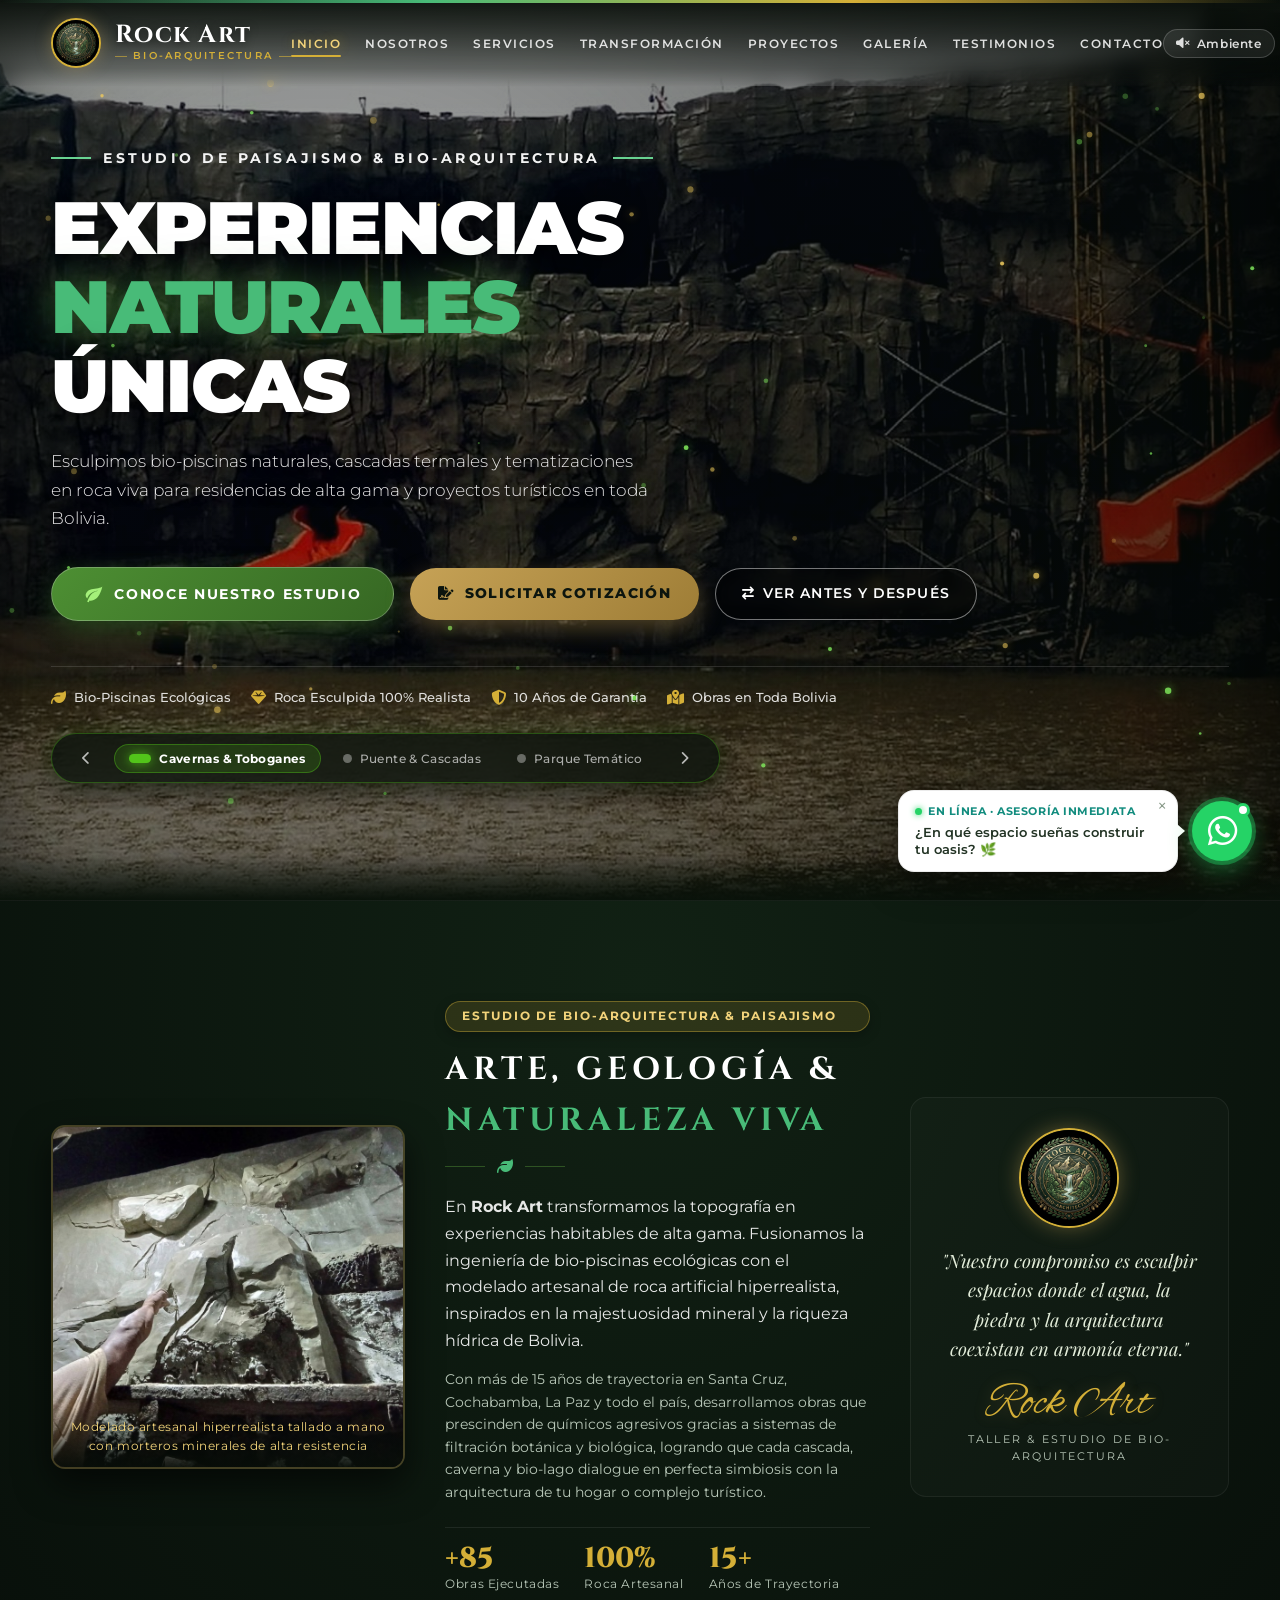
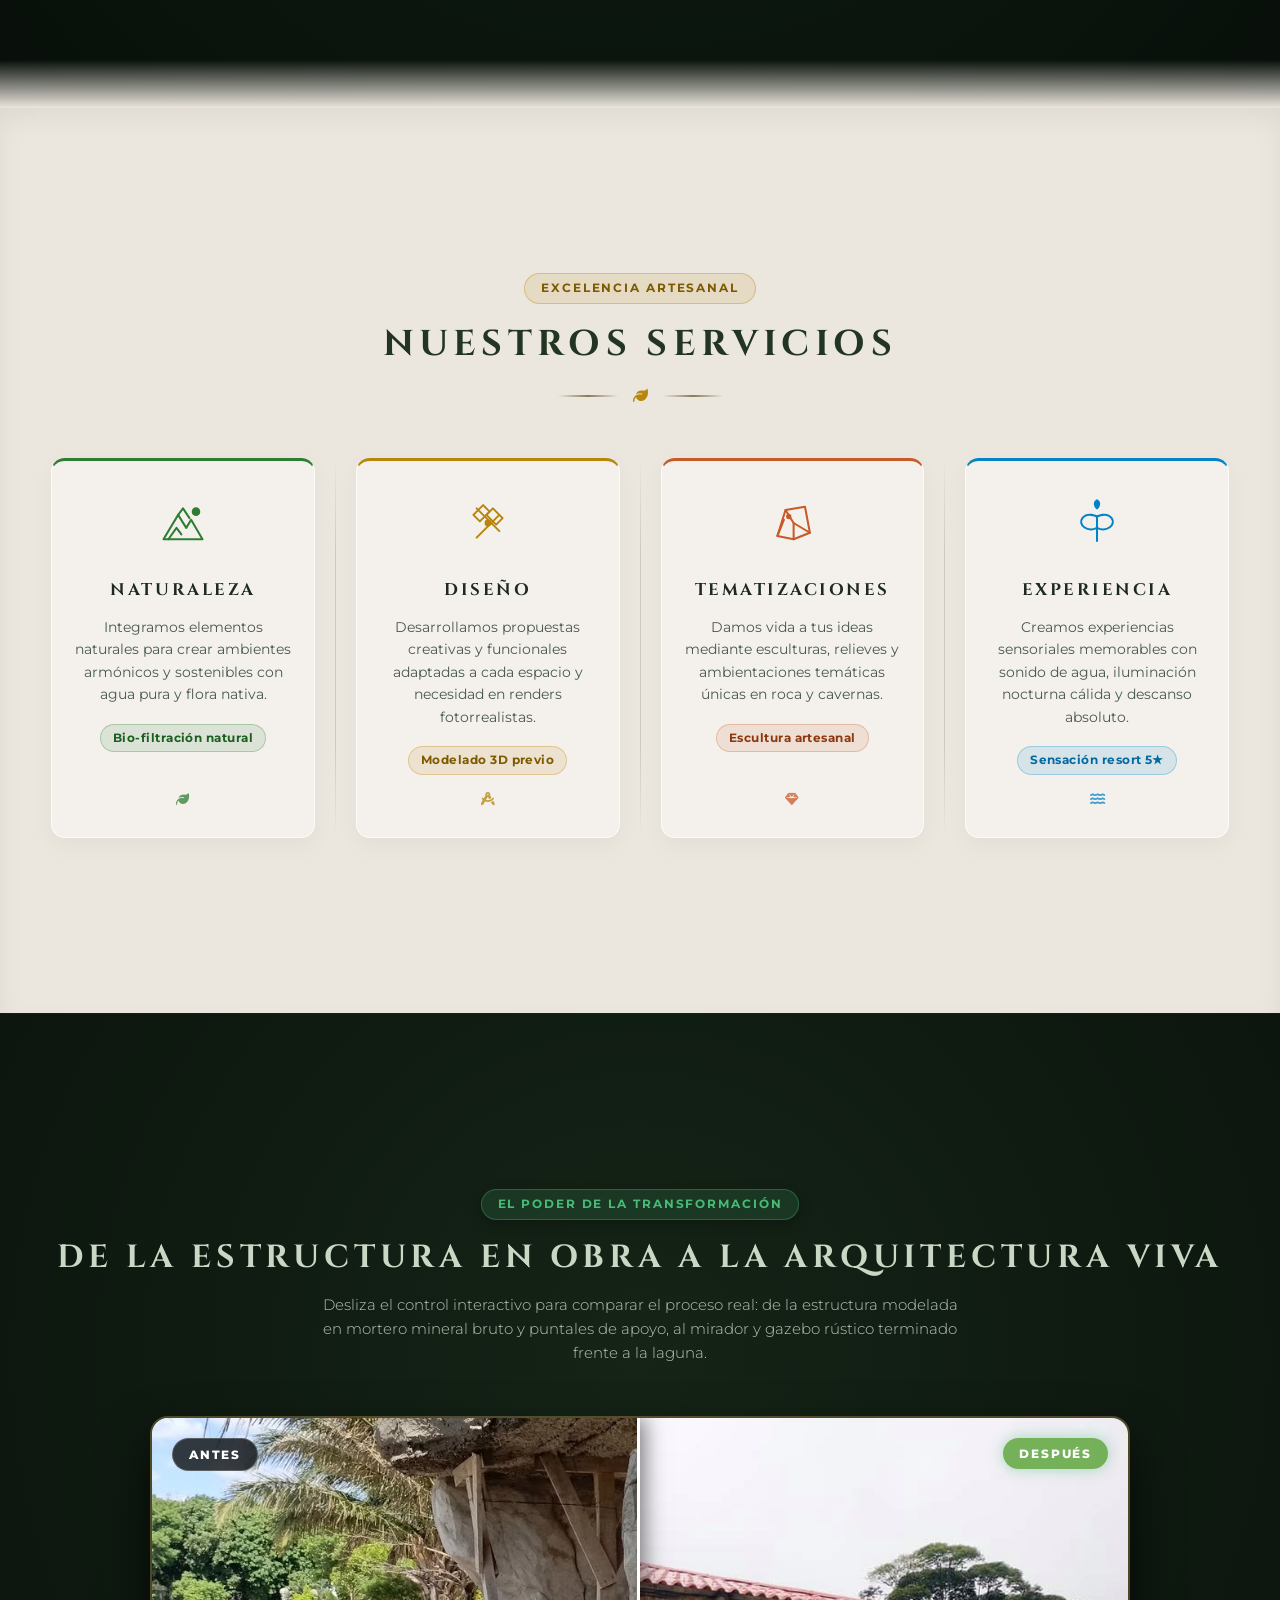
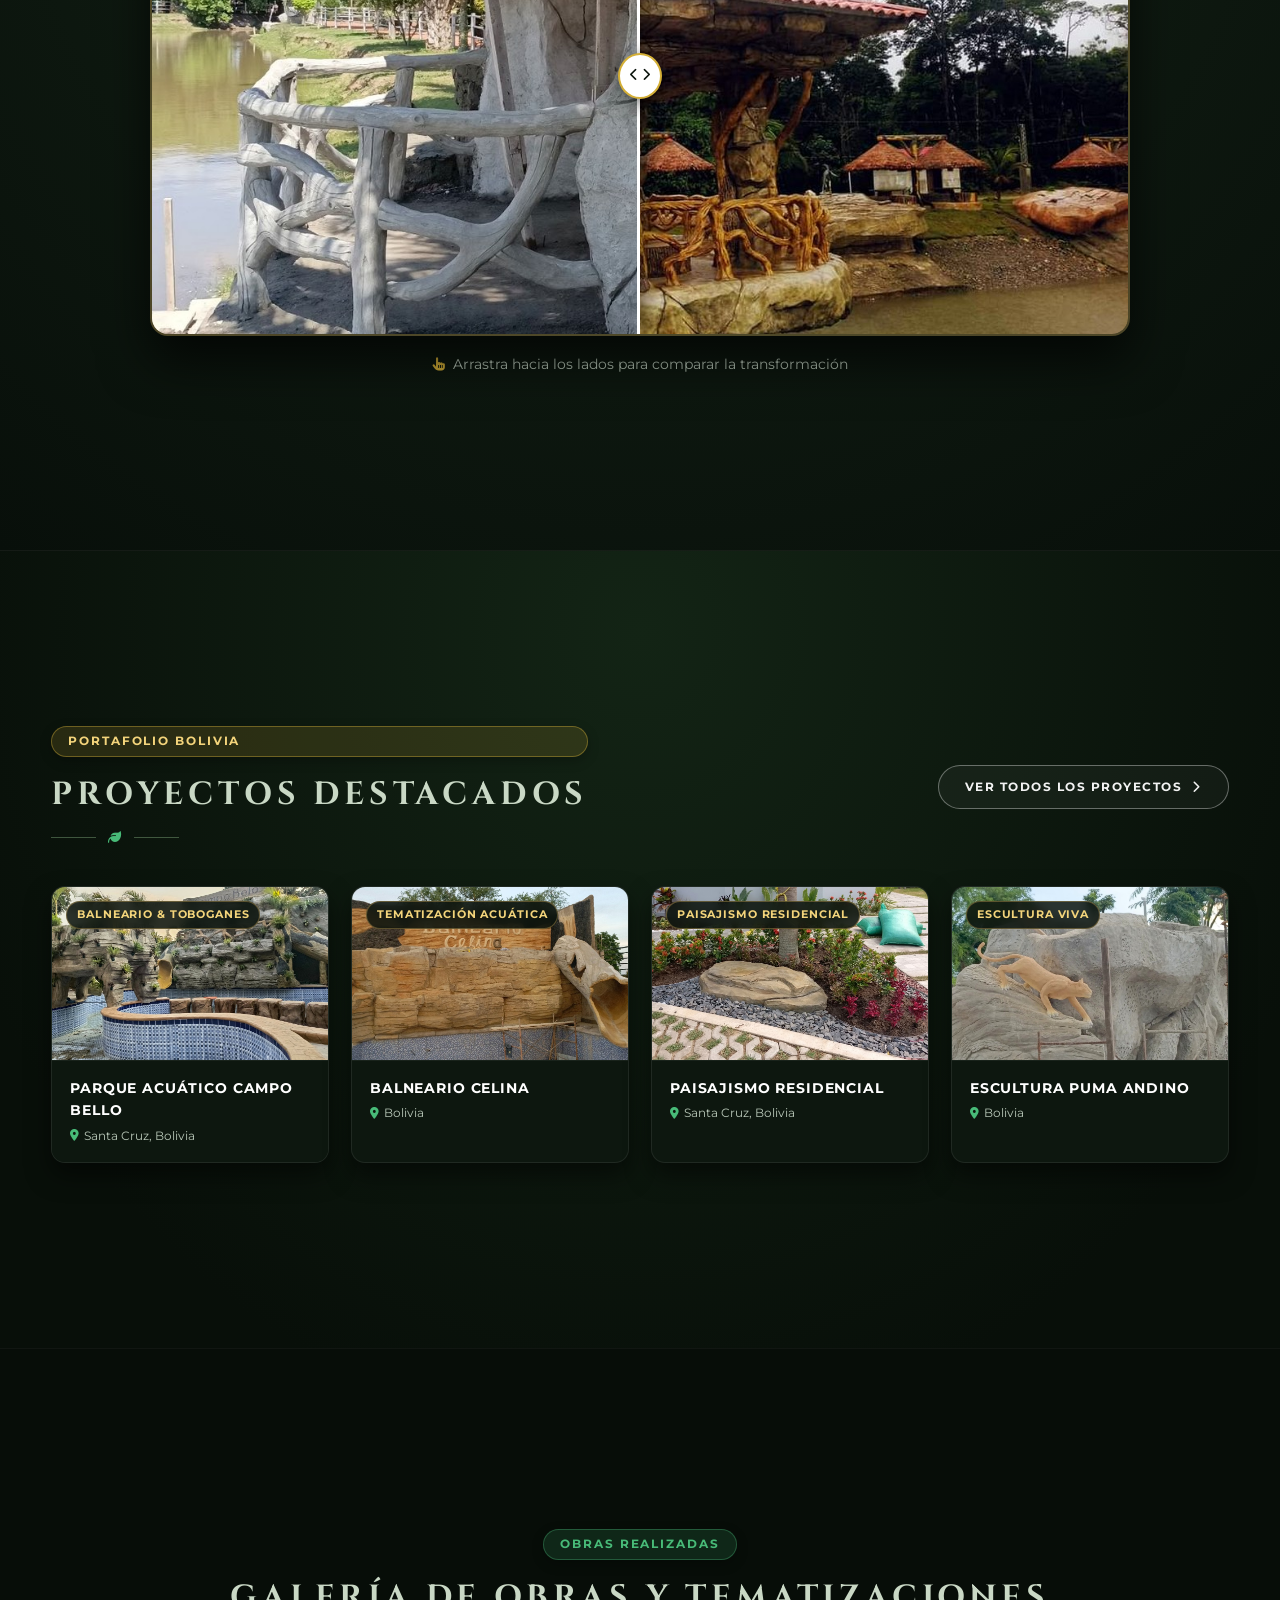
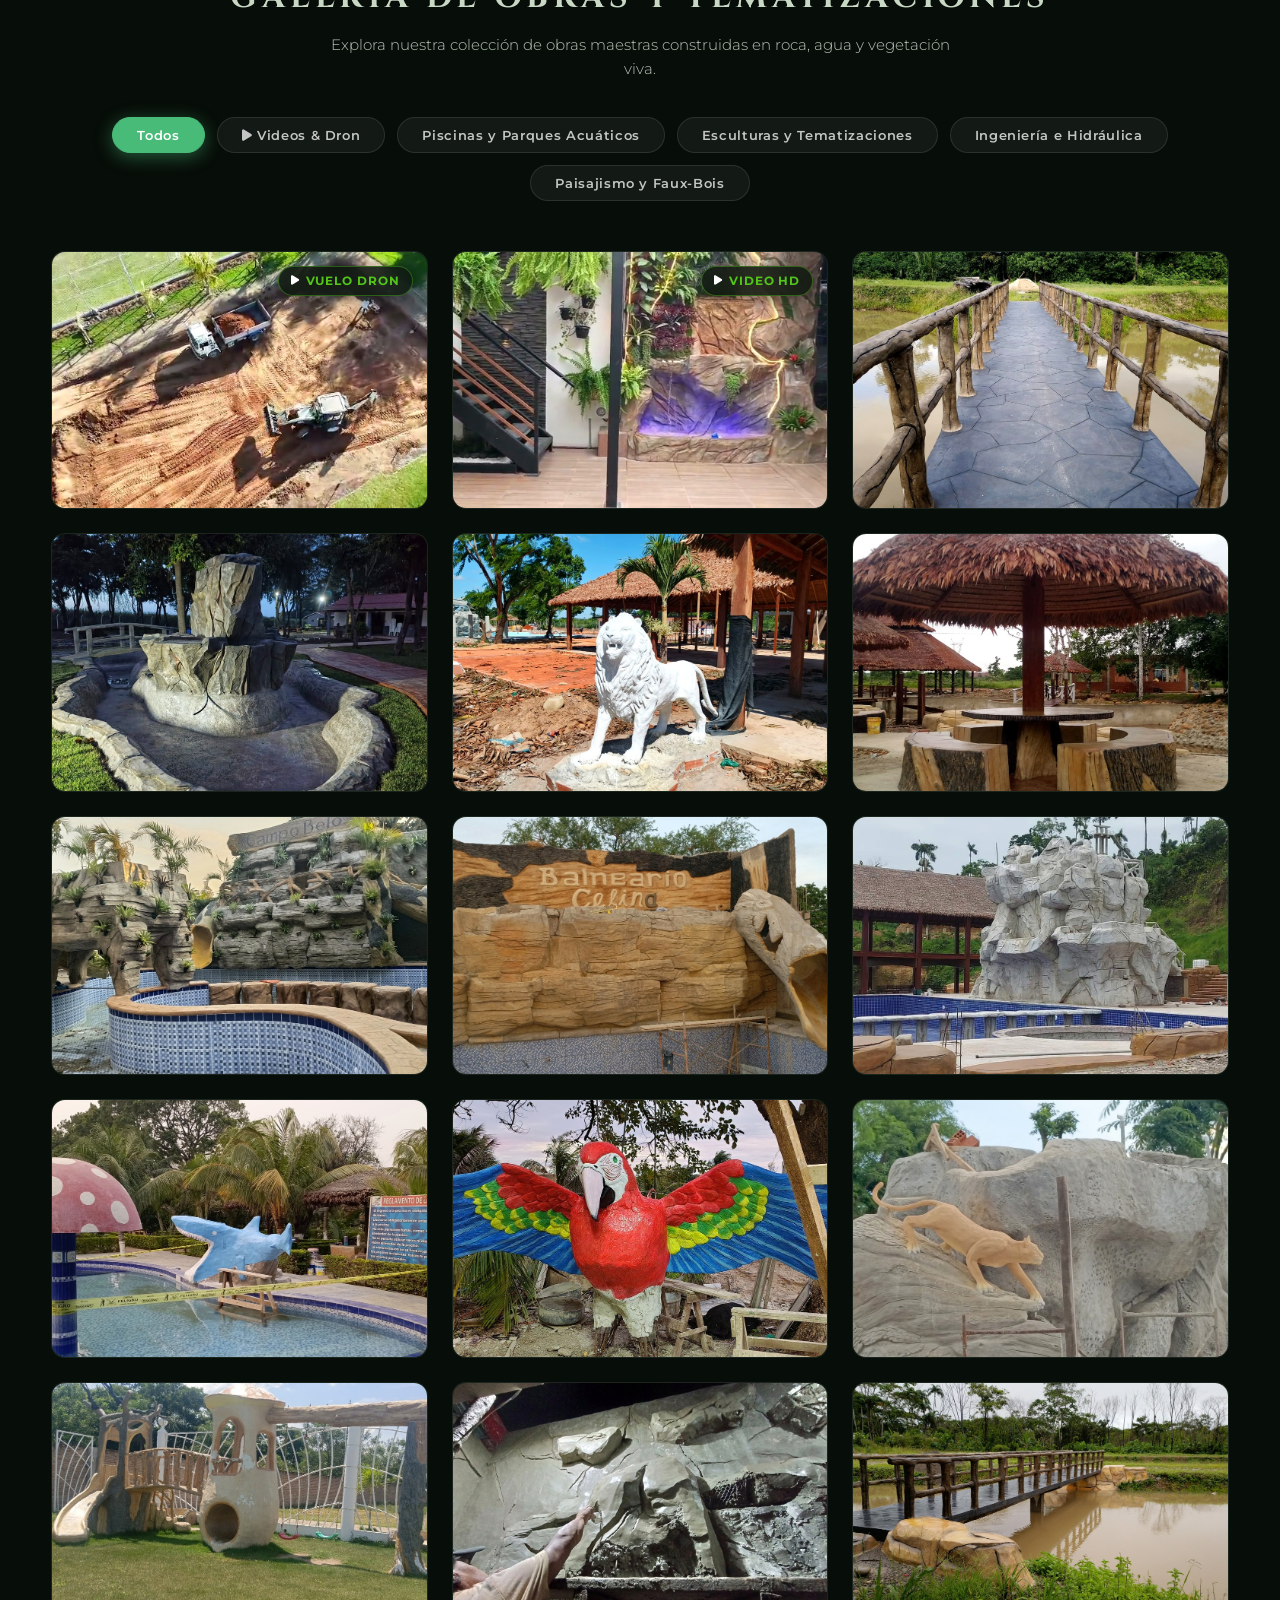
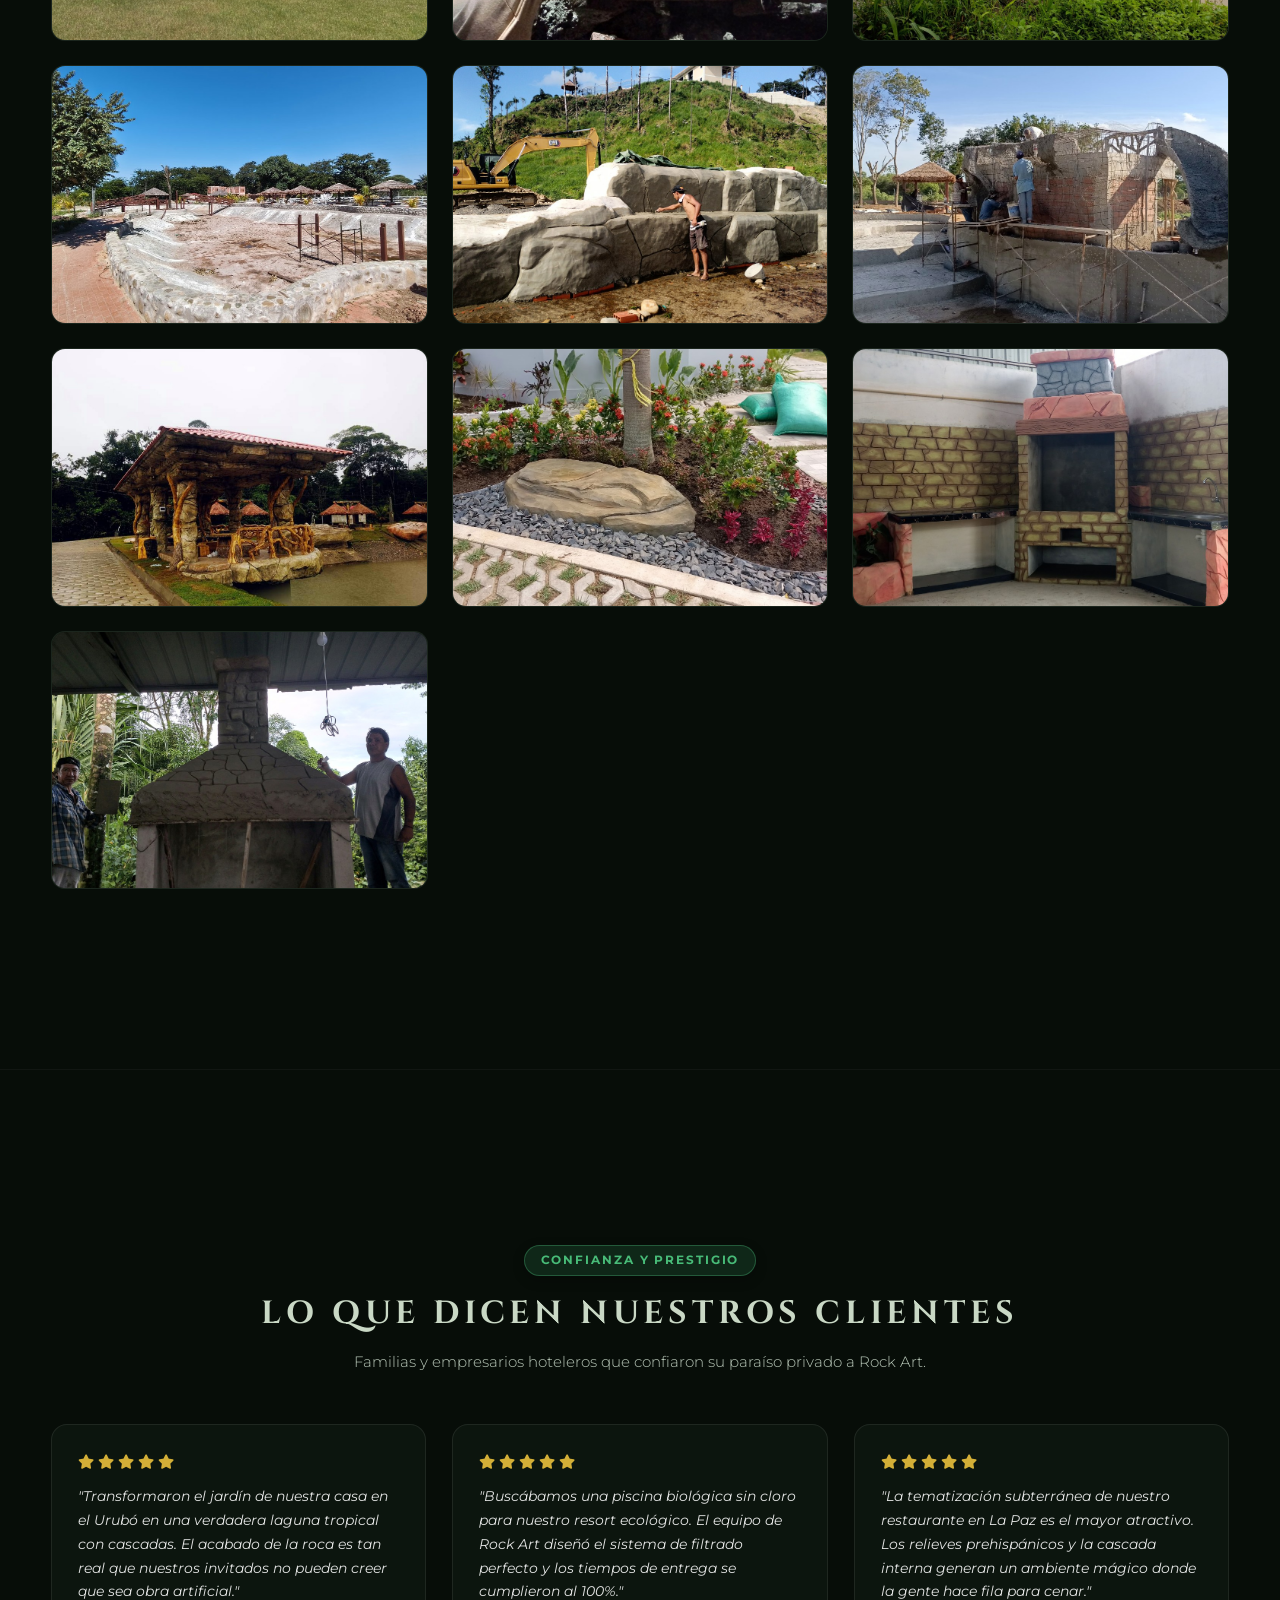
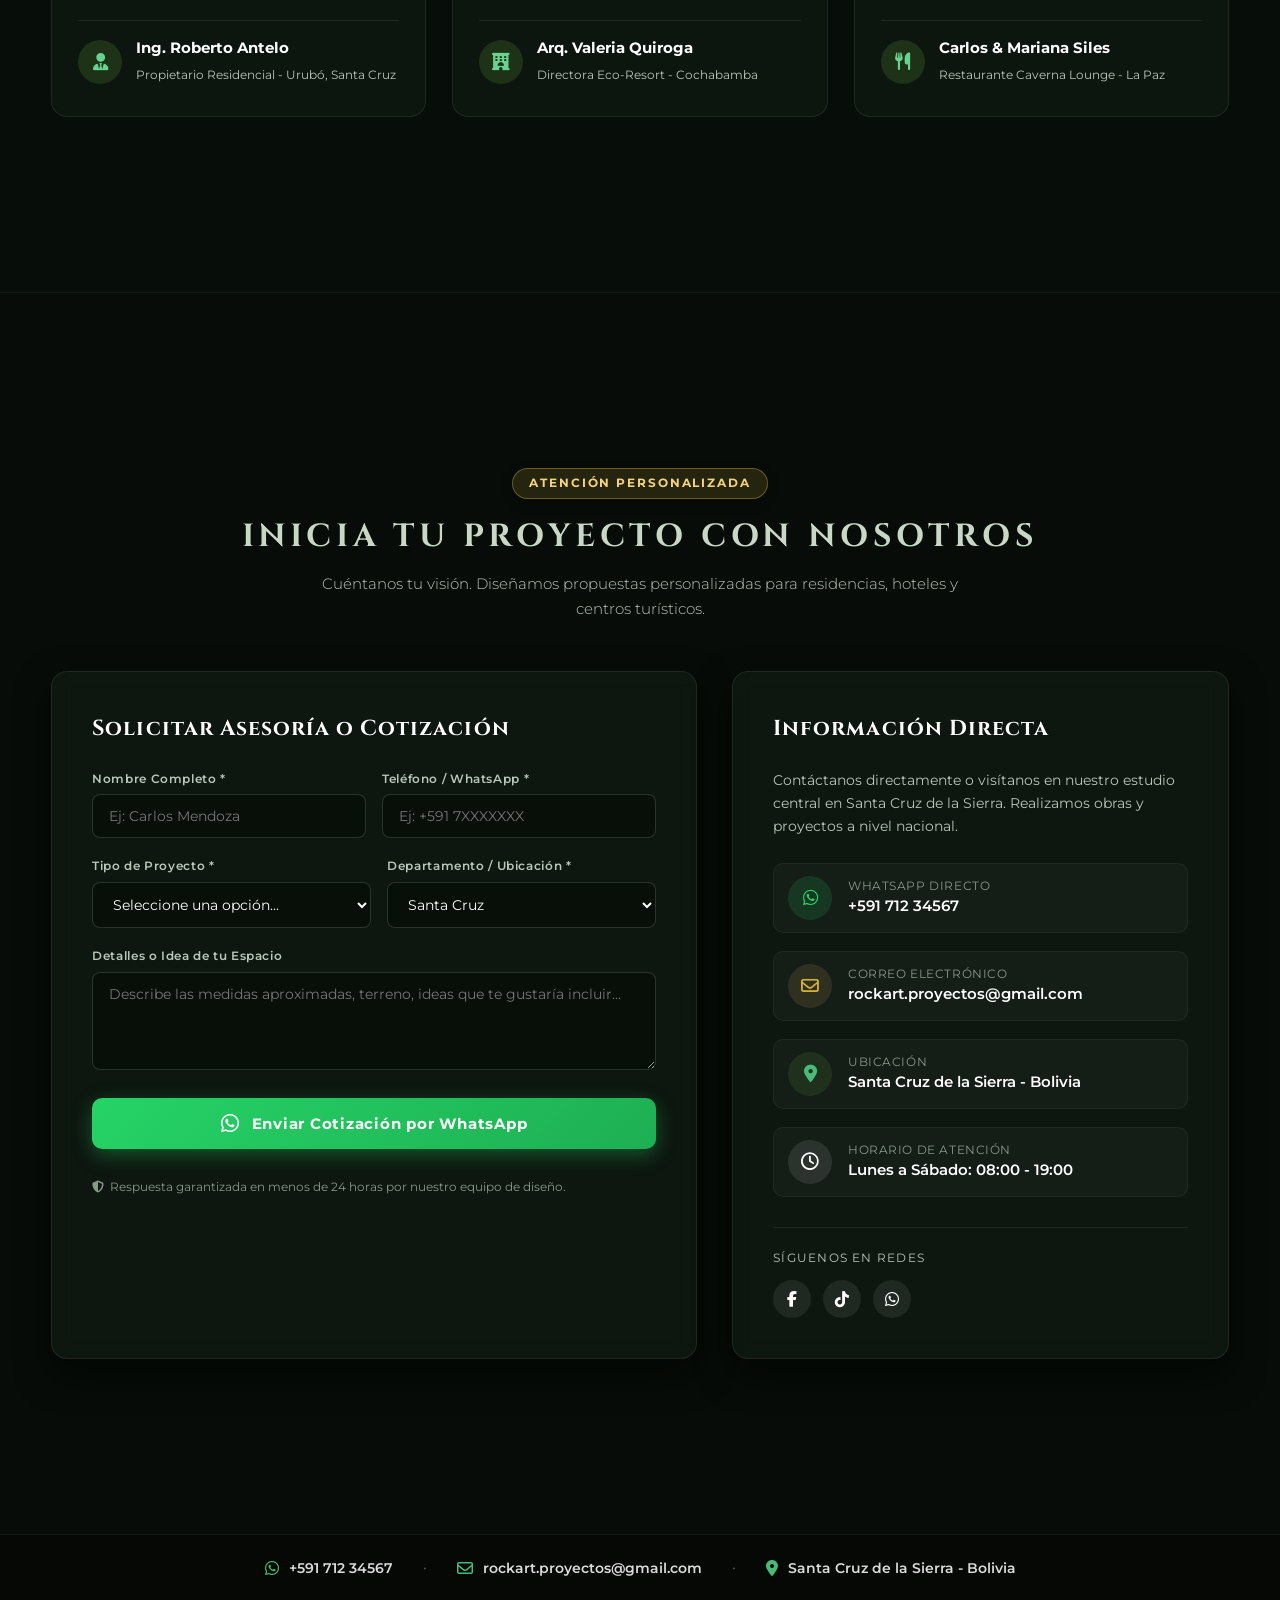
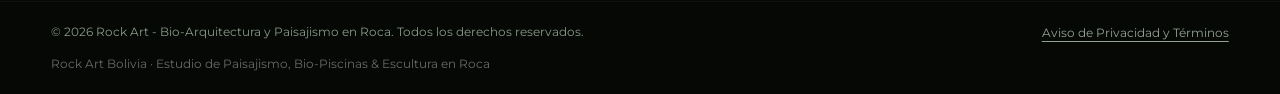
==== commit 948e0383: "feat: actualizar enlaces oficiales de redes sociales (Facebook y TikTok)" ====
--- a/index.html
+++ b/index.html
@@ -49,7 +49,7 @@
   <!-- Font Awesome Icons -->
   <link rel="stylesheet" href="https://cdnjs.cloudflare.com/ajax/libs/font-awesome/6.5.1/css/all.min.css">
 
-  <link rel="stylesheet" href="styles.css?v=3.0">
+  <link rel="stylesheet" href="styles.css?v=3.1">
 
   <!-- Schema.org Datos Estructurados para Google (Muestra el Logo y Datos de la Empresa en Google Search) -->
   <script type="application/ld+json">
@@ -87,8 +87,8 @@
       "closes": "19:00"
     },
     "sameAs": [
-      "https://facebook.com",
-      "https://instagram.com"
+      "https://www.facebook.com/share/19bWnRMJ6u/",
+      "https://www.tiktok.com/@rockart1977?_r=1&_t=ZS-99oLInAA9yv"
     ]
   }
   </script>
@@ -136,11 +136,11 @@
         </button>
 
         <div class="social-links">
-          <a href="https://facebook.com" target="_blank" rel="noopener noreferrer" class="social-icon" aria-label="Facebook de Rock Art">
+          <a href="https://www.facebook.com/share/19bWnRMJ6u/" target="_blank" rel="noopener noreferrer" class="social-icon facebook-icon" aria-label="Facebook de Rock Art">
             <i class="fa-brands fa-facebook-f"></i>
           </a>
-          <a href="https://instagram.com" target="_blank" rel="noopener noreferrer" class="social-icon" aria-label="Instagram de Rock Art">
-            <i class="fa-brands fa-instagram"></i>
+          <a href="https://www.tiktok.com/@rockart1977?_r=1&_t=ZS-99oLInAA9yv" target="_blank" rel="noopener noreferrer" class="social-icon tiktok-icon" aria-label="TikTok de Rock Art">
+            <i class="fa-brands fa-tiktok"></i>
           </a>
           <a href="https://wa.me/59171234567?text=Hola%20Rock%20Art,%20deseo%20información%20sobre%20sus%20proyectos" target="_blank" rel="noopener noreferrer" class="social-icon whatsapp-icon" aria-label="WhatsApp de Rock Art">
             <i class="fa-brands fa-whatsapp"></i>
@@ -178,9 +178,9 @@
       <li><a href="#contacto" class="mobile-nav-link">CONTACTO</a></li>
     </ul>
     <div class="mobile-socials">
-      <a href="https://facebook.com" target="_blank" rel="noopener"><i class="fa-brands fa-facebook-f"></i></a>
-      <a href="https://instagram.com" target="_blank" rel="noopener"><i class="fa-brands fa-instagram"></i></a>
-      <a href="https://wa.me/59171234567" target="_blank" rel="noopener"><i class="fa-brands fa-whatsapp"></i></a>
+      <a href="https://www.facebook.com/share/19bWnRMJ6u/" target="_blank" rel="noopener noreferrer" class="facebook-icon" aria-label="Facebook"><i class="fa-brands fa-facebook-f"></i></a>
+      <a href="https://www.tiktok.com/@rockart1977?_r=1&_t=ZS-99oLInAA9yv" target="_blank" rel="noopener noreferrer" class="tiktok-icon" aria-label="TikTok"><i class="fa-brands fa-tiktok"></i></a>
+      <a href="https://wa.me/59171234567" target="_blank" rel="noopener noreferrer" class="whatsapp-icon" aria-label="WhatsApp"><i class="fa-brands fa-whatsapp"></i></a>
     </div>
   </div>
 
@@ -1071,9 +1071,9 @@
             <div class="social-share-box">
               <span class="social-share-title">Síguenos en Redes</span>
               <div class="social-share-icons">
-                <a href="https://facebook.com" target="_blank" rel="noopener" aria-label="Facebook"><i class="fa-brands fa-facebook-f"></i></a>
-                <a href="https://instagram.com" target="_blank" rel="noopener" aria-label="Instagram"><i class="fa-brands fa-instagram"></i></a>
-                <a href="https://wa.me/59171234567" target="_blank" rel="noopener" aria-label="WhatsApp"><i class="fa-brands fa-whatsapp"></i></a>
+                <a href="https://www.facebook.com/share/19bWnRMJ6u/" target="_blank" rel="noopener noreferrer" class="facebook-icon" aria-label="Facebook de Rock Art"><i class="fa-brands fa-facebook-f"></i></a>
+                <a href="https://www.tiktok.com/@rockart1977?_r=1&_t=ZS-99oLInAA9yv" target="_blank" rel="noopener noreferrer" class="tiktok-icon" aria-label="TikTok de Rock Art"><i class="fa-brands fa-tiktok"></i></a>
+                <a href="https://wa.me/59171234567" target="_blank" rel="noopener noreferrer" class="whatsapp-icon" aria-label="WhatsApp de Rock Art"><i class="fa-brands fa-whatsapp"></i></a>
               </div>
             </div>
           </div>
--- a/styles.css
+++ b/styles.css
@@ -376,9 +376,23 @@
   box-shadow: 0 4px 12px var(--green-glow);
 }
 
+.social-icon.facebook-icon:hover {
+  background: #1877f2;
+  border-color: #1877f2;
+  box-shadow: 0 4px 14px rgba(24, 119, 242, 0.45);
+}
+
+.social-icon.tiktok-icon:hover {
+  background: #010101;
+  border-color: #00f2fe;
+  color: #ffffff;
+  box-shadow: -2px 0 10px rgba(0, 242, 254, 0.55), 2px 0 10px rgba(254, 44, 85, 0.55);
+}
+
 .social-icon.whatsapp-icon:hover {
   background: #25d366;
   border-color: #25d366;
+  box-shadow: 0 4px 14px rgba(37, 211, 102, 0.45);
 }
 
 /* Mobile Toggle */
@@ -467,6 +481,22 @@
   align-items: center;
   justify-content: center;
   color: #fff;
+  transition: var(--transition-smooth);
+}
+
+.mobile-socials a.facebook-icon:hover {
+  background: #1877f2;
+  box-shadow: 0 4px 14px rgba(24, 119, 242, 0.45);
+}
+
+.mobile-socials a.tiktok-icon:hover {
+  background: #010101;
+  box-shadow: -2px 0 10px rgba(0, 242, 254, 0.55), 2px 0 10px rgba(254, 44, 85, 0.55);
+}
+
+.mobile-socials a.whatsapp-icon:hover {
+  background: #25d366;
+  box-shadow: 0 4px 14px rgba(37, 211, 102, 0.45);
 }
 
 /* ==========================================================================
@@ -2401,6 +2431,21 @@
   transform: translateY(-3px);
 }
 
+.social-share-icons a.facebook-icon:hover {
+  background: #1877f2;
+  box-shadow: 0 4px 14px rgba(24, 119, 242, 0.45);
+}
+
+.social-share-icons a.tiktok-icon:hover {
+  background: #010101;
+  box-shadow: -2px 0 10px rgba(0, 242, 254, 0.55), 2px 0 10px rgba(254, 44, 85, 0.55);
+}
+
+.social-share-icons a.whatsapp-icon:hover {
+  background: #25d366;
+  box-shadow: 0 4px 14px rgba(37, 211, 102, 0.45);
+}
+
 /* ==========================================================================
    FOOTER STRIP (Boceto: Teléfono, Email, Ubicación)
    ========================================================================== */
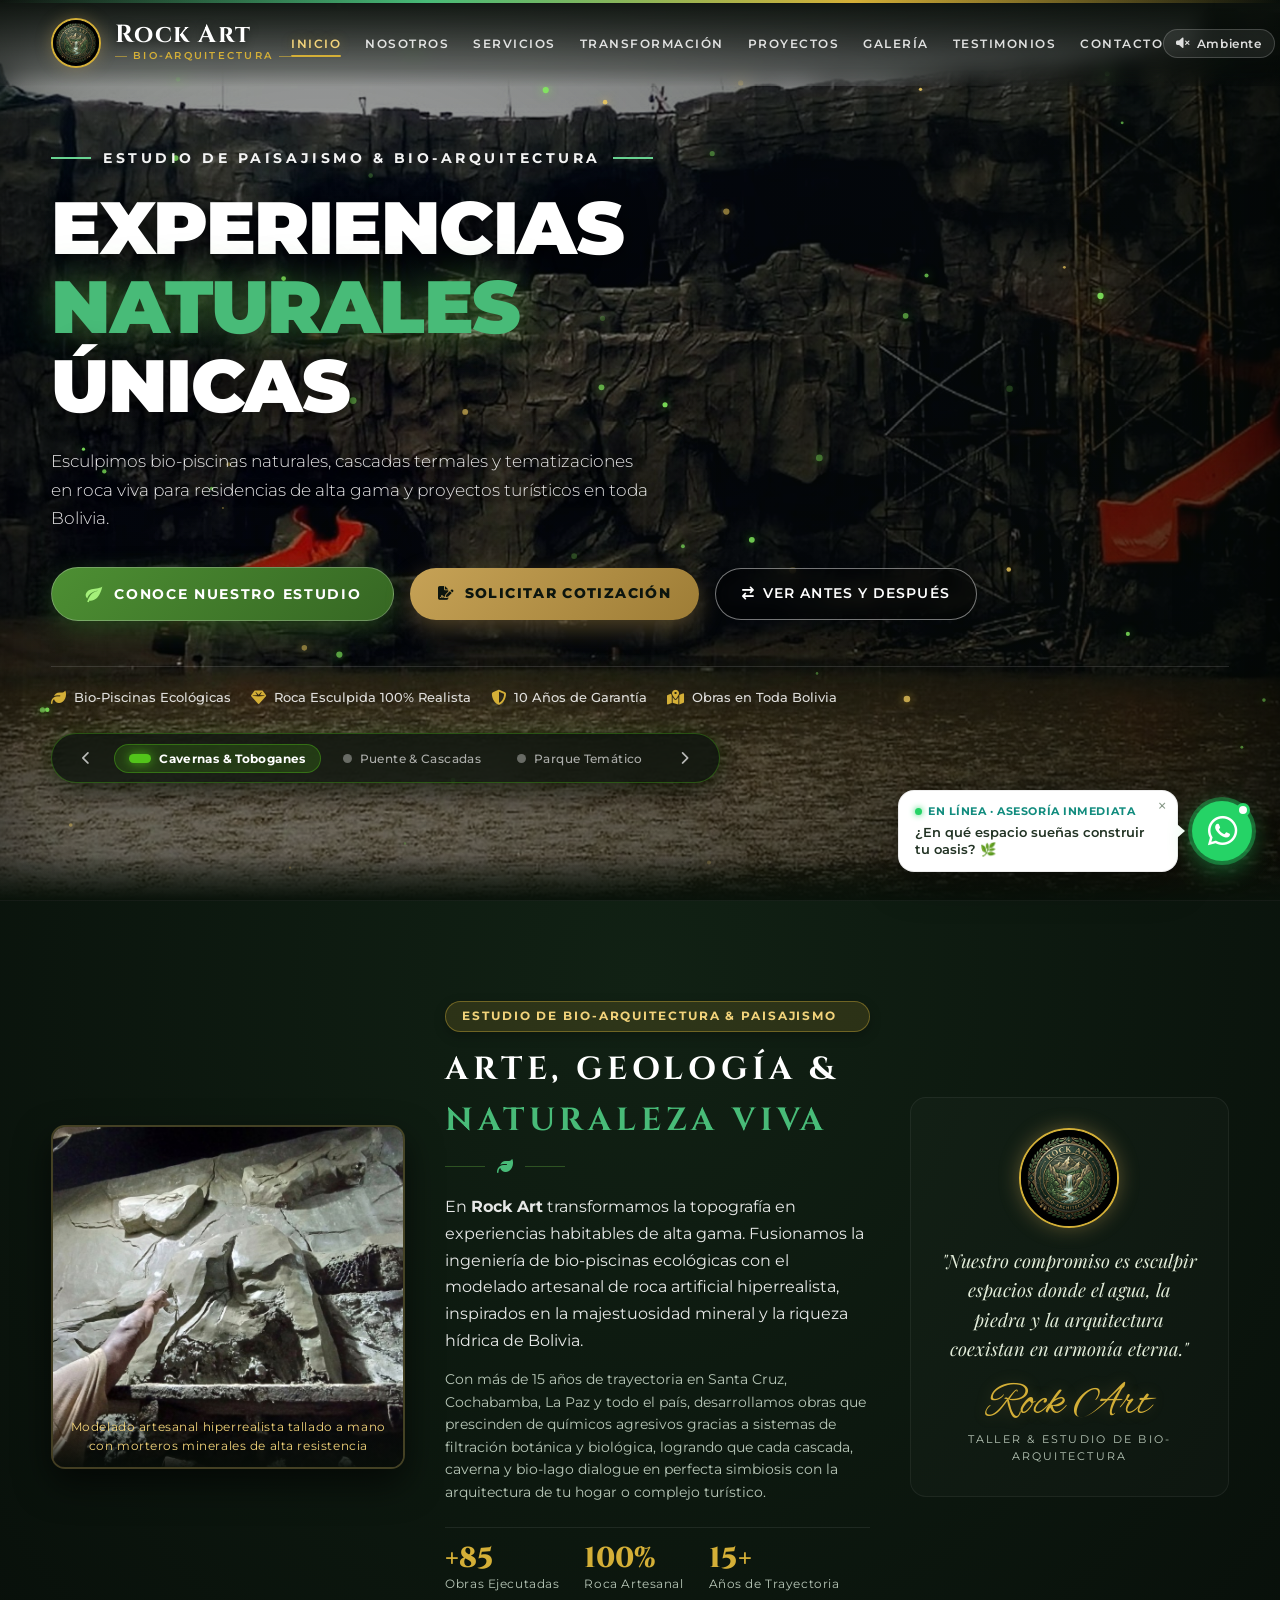
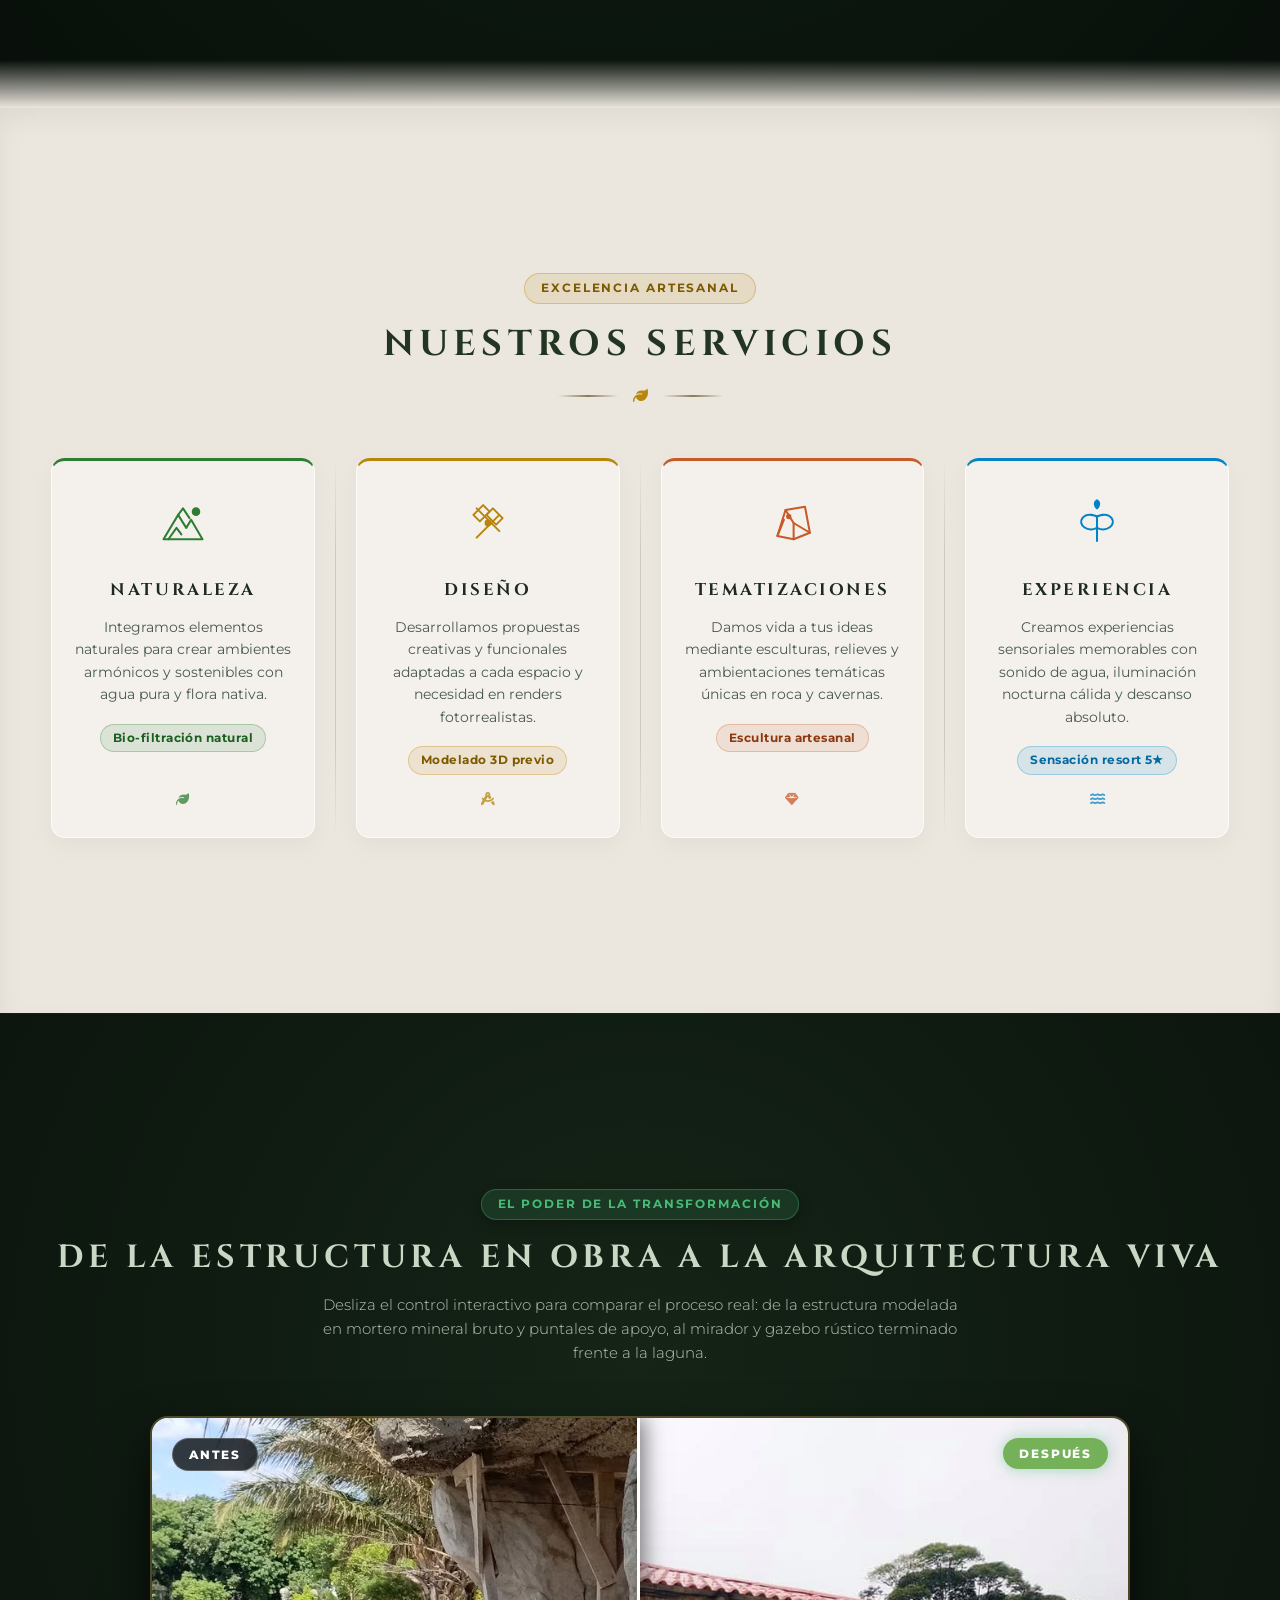
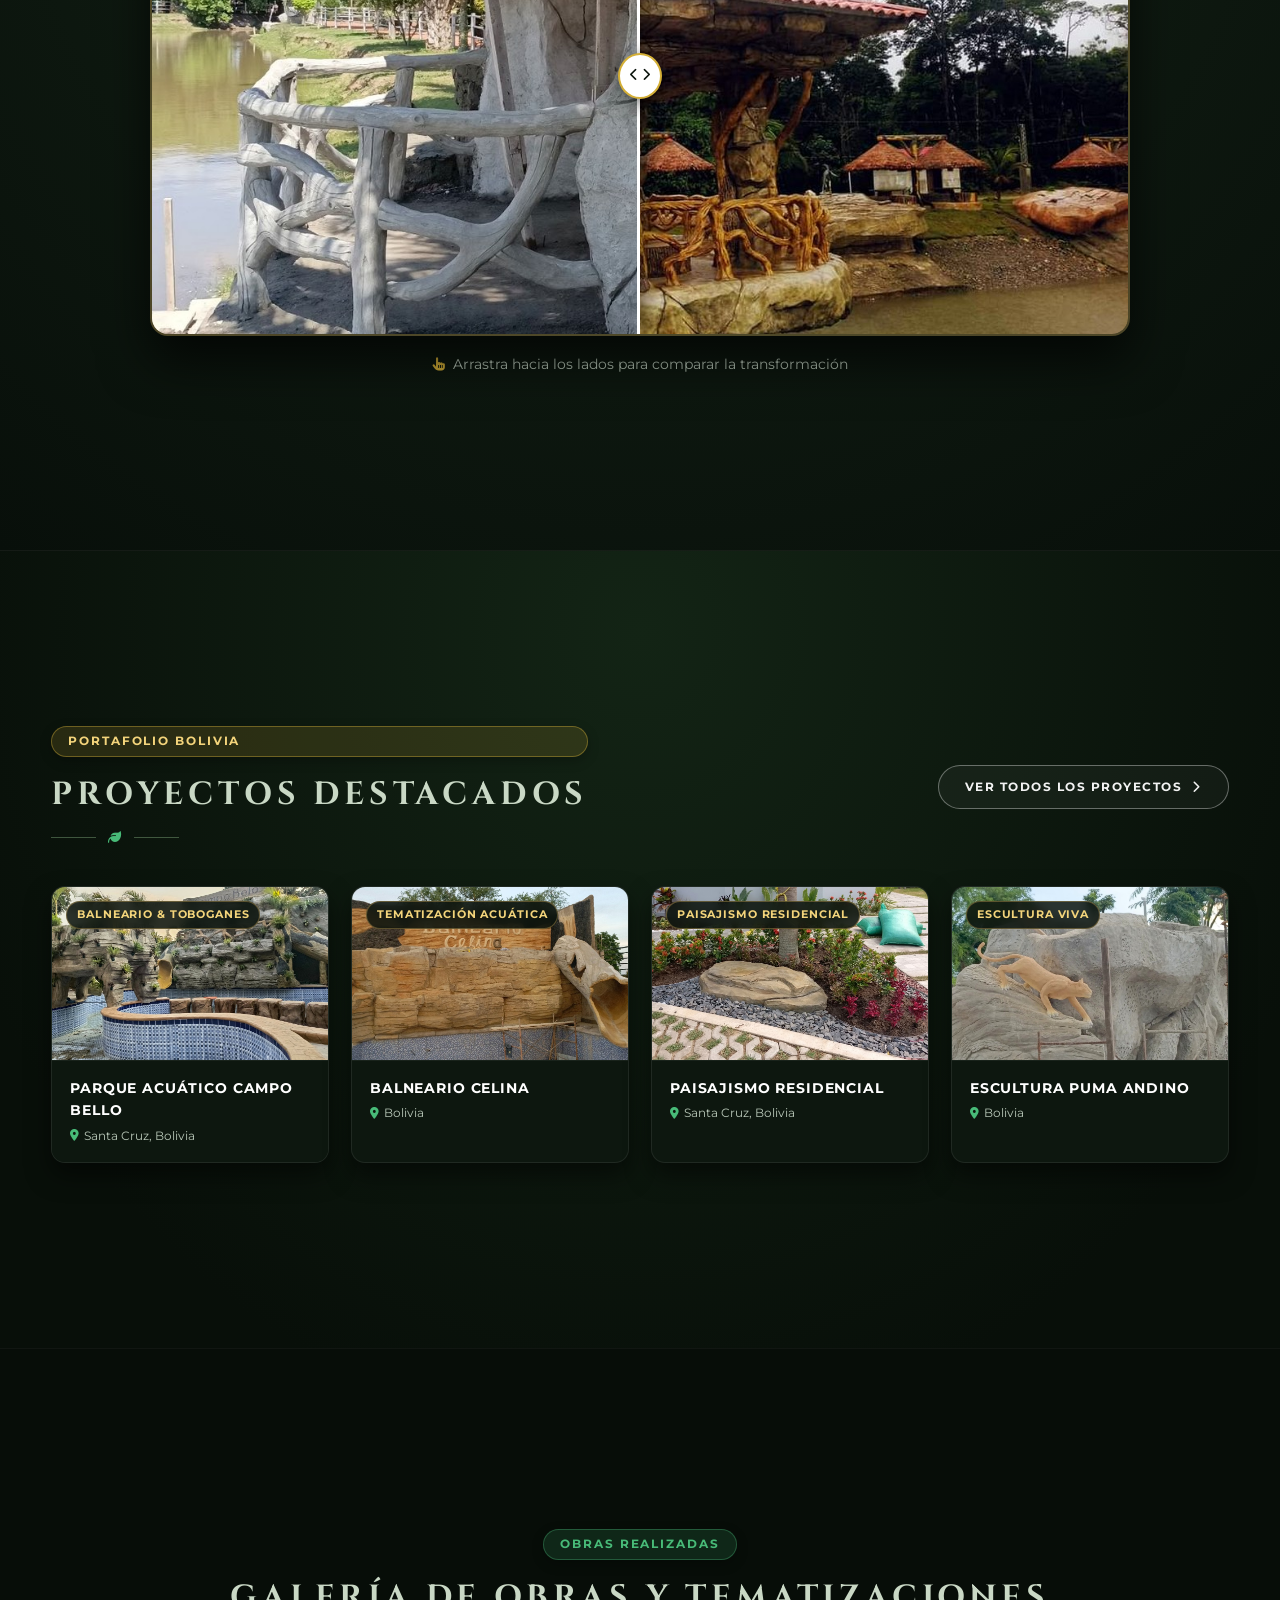
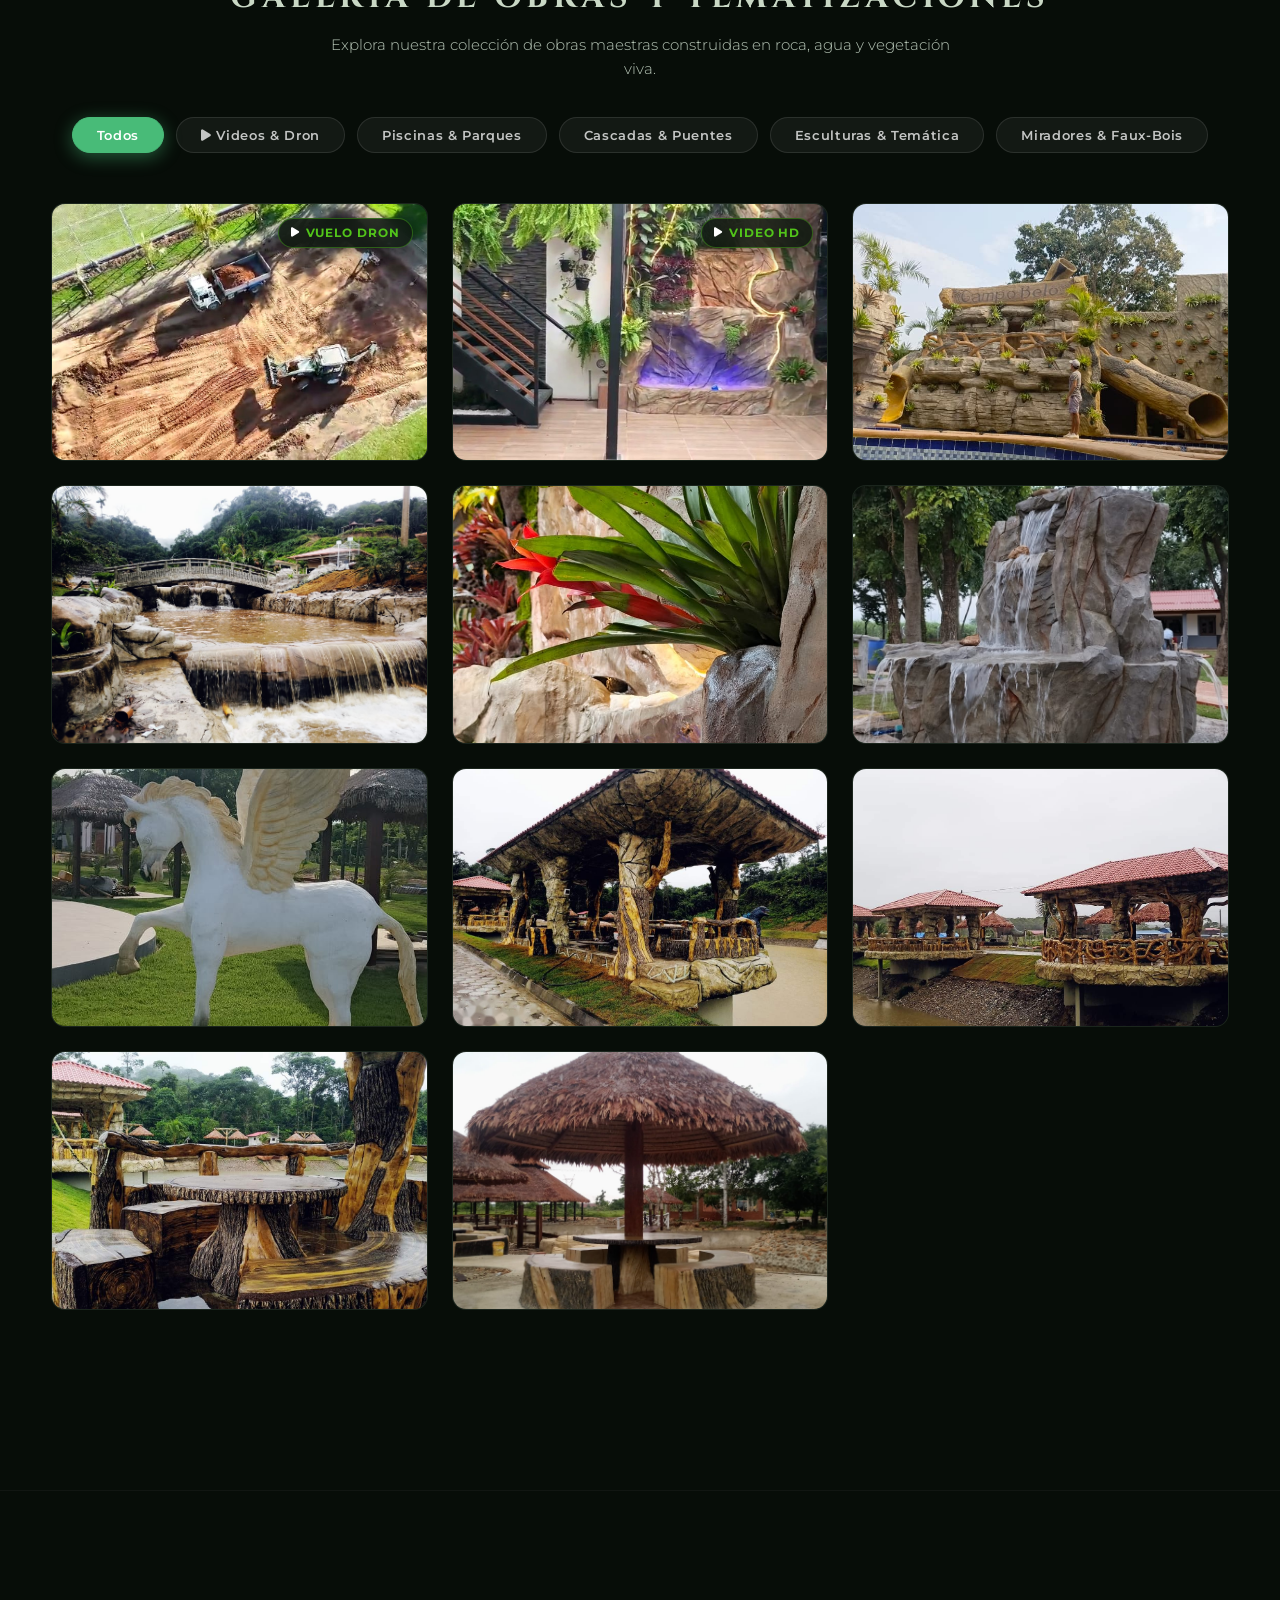
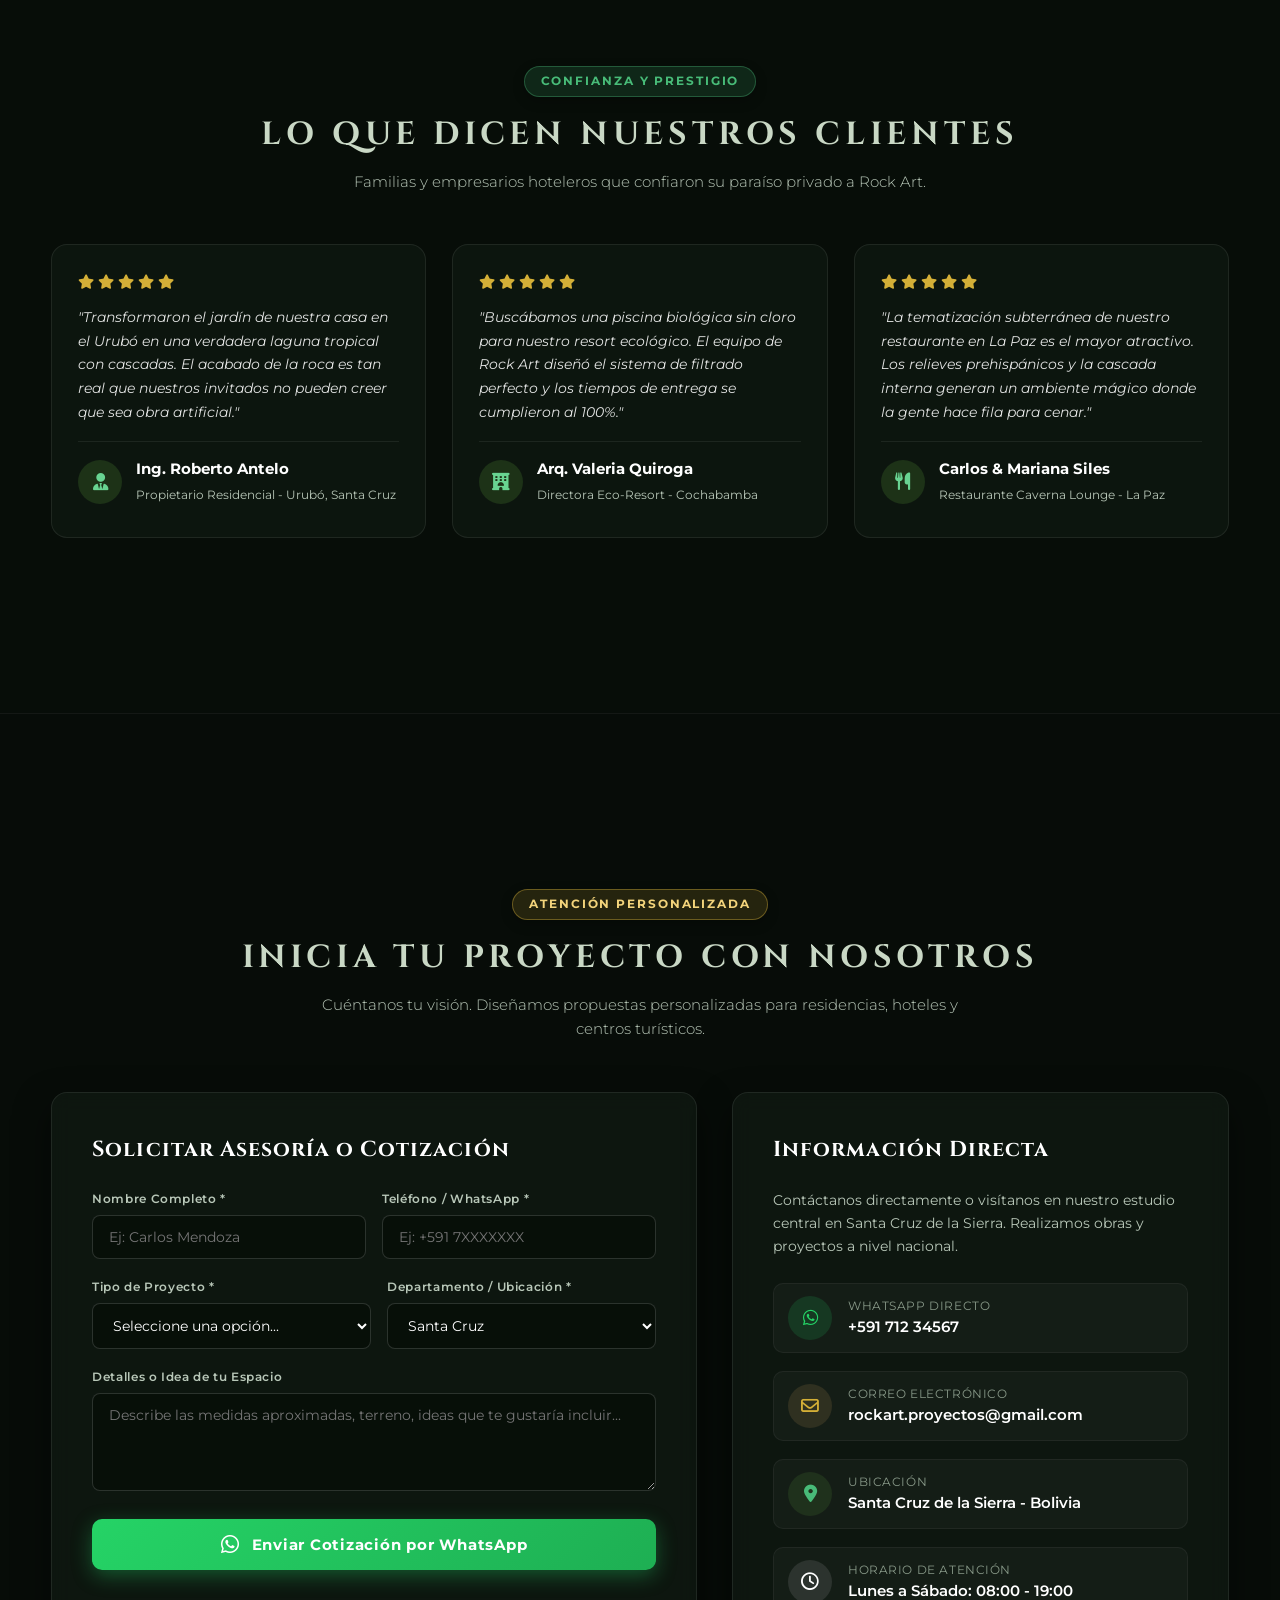
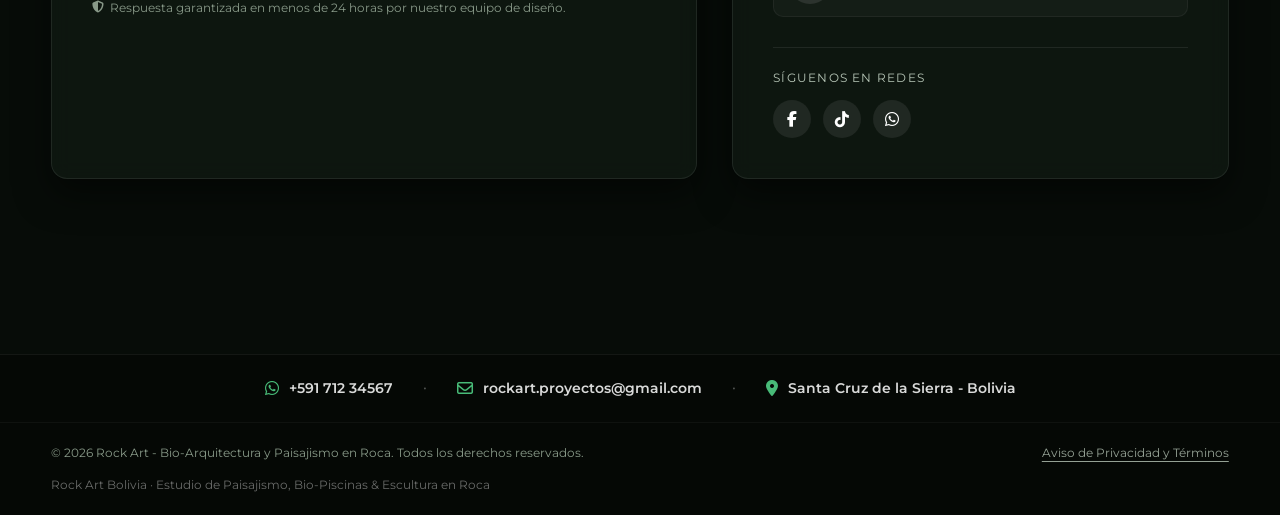
==== commit a2a787ee: "feat(galeria): integrar las 9 fotos reales de obras de Rock Art y mantener los videos HD de obra" ====
--- a/index.html
+++ b/index.html
@@ -49,7 +49,7 @@
   <!-- Font Awesome Icons -->
   <link rel="stylesheet" href="https://cdnjs.cloudflare.com/ajax/libs/font-awesome/6.5.1/css/all.min.css">
 
-  <link rel="stylesheet" href="styles.css?v=3.1">
+  <link rel="stylesheet" href="styles.css?v=3.2">
 
   <!-- Schema.org Datos Estructurados para Google (Muestra el Logo y Datos de la Empresa en Google Search) -->
   <script type="application/ld+json">
@@ -621,17 +621,17 @@
           <div class="filter-tabs">
             <button class="filter-btn active" data-filter="all">Todos</button>
             <button class="filter-btn" data-filter="videos"><i class="fa-solid fa-play"></i> Videos & Dron</button>
-            <button class="filter-btn" data-filter="piscinas">Piscinas y Parques Acuáticos</button>
-            <button class="filter-btn" data-filter="tematizaciones">Esculturas y Tematizaciones</button>
-            <button class="filter-btn" data-filter="cascadas">Ingeniería e Hidráulica</button>
-            <button class="filter-btn" data-filter="jardines">Paisajismo y Faux-Bois</button>
+            <button class="filter-btn" data-filter="piscinas">Piscinas & Parques</button>
+            <button class="filter-btn" data-filter="cascadas">Cascadas & Puentes</button>
+            <button class="filter-btn" data-filter="tematizaciones">Esculturas & Temática</button>
+            <button class="filter-btn" data-filter="jardines">Miradores & Faux-Bois</button>
           </div>
         </div>
 
         <div class="gallery-grid" id="gallery-grid">
           
           <!-- ITEM DESTACADO 1: VUELO AÉREO CON DRON (Video de Obra) -->
-          <div class="gallery-item gallery-item-video" data-category="cascadas videos" data-video="assets/videos/drone-obra-vuelo.mp4" data-title="Vuelo con Dron: Excavación & Bio-Laguna" data-location="Bolivia" data-img="assets/images/galeria-drone-vuelo.jpg" data-desc="Filmación aérea profesional con dron que documenta el replanteo topográfico, movimiento de tierras y conformación de una monumental bio-piscina y laguna artificial con maquinaria pesada.">
+          <div class="gallery-item gallery-item-video" data-category="piscinas cascadas videos" data-video="assets/videos/drone-obra-vuelo.mp4" data-title="Vuelo con Dron: Excavación & Bio-Laguna" data-location="Bolivia" data-img="assets/images/galeria-drone-vuelo.jpg" data-desc="Filmación aérea profesional con dron que documenta el replanteo topográfico, movimiento de tierras y conformación de una monumental bio-piscina y laguna artificial con maquinaria pesada.">
             <div class="gallery-video-preview">
               <video src="assets/videos/drone-obra-vuelo.mp4" poster="assets/images/galeria-drone-vuelo.jpg" muted loop playsinline autoplay preload="metadata"></video>
               <div class="video-play-badge"><i class="fa-solid fa-play"></i> Vuelo Dron</div>
@@ -656,206 +656,92 @@
             </div>
           </div>
 
-          <!-- ITEM NUEVO 3: Pasarela Rústica en Faux-Bois -->
-          <div class="gallery-item" data-category="jardines" data-title="Pasarela Rústica en Faux-Bois sobre Laguna" data-location="Bolivia" data-img="assets/images/galeria-puente-pasarela.jpg" data-desc="Puente peatonal con barandas modeladas en hormigón símil madera (faux-bois) y piso de losas de piedra que atraviesa una laguna natural.">
-            <img src="assets/images/galeria-puente-pasarela.jpg" alt="Pasarela rústica en faux-bois sobre laguna" loading="lazy" width="1200" height="675">
+          <!-- ITEM 1 (FOTO): Parque Acuático Campo Belo -->
+          <div class="gallery-item" data-category="piscinas tematizaciones" data-title="Parque Acuático Campo Belo" data-location="Santa Cruz, Bolivia" data-img="assets/images/galeria-campobelo-parque.jpg" data-desc="Gran parque acuático con toboganes tallados como troncos huecos en faux-bois, cavernas de roca con jardineras colgantes vivas y bio-piscina integral.">
+            <img src="assets/images/galeria-campobelo-parque.jpg" alt="Parque Acuático Campo Belo en Santa Cruz" loading="lazy" width="1120" height="504">
             <div class="gallery-item-overlay">
-              <span class="gallery-tag">Faux-Bois & Puentes</span>
-              <h4>Pasarela Rústica sobre Laguna</h4>
+              <span class="gallery-tag">Piscinas & Parques</span>
+              <h4>Parque Acuático Campo Belo</h4>
+              <p><i class="fa-solid fa-location-dot"></i> Santa Cruz, Bolivia</p>
+            </div>
+          </div>
+
+          <!-- ITEM 2 (FOTO): Puente Monumental & Cascadas Fluviales -->
+          <div class="gallery-item" data-category="cascadas" data-title="Puente de Piedra & Cascadas Fluviales" data-location="Bolivia" data-img="assets/images/galeria-puente-cascadas.jpg" data-desc="Puente peatonal arqueado en piedra tallada con encauzamiento de río, cascadas escalonadas y pozas naturales en entorno montañoso.">
+            <img src="assets/images/galeria-puente-cascadas.jpg" alt="Puente de piedra sobre río y cascadas naturales" loading="lazy" width="1599" height="1200">
+            <div class="gallery-item-overlay">
+              <span class="gallery-tag">Puentes & Cascadas</span>
+              <h4>Puente de Piedra & Cascadas</h4>
               <p><i class="fa-solid fa-location-dot"></i> Bolivia</p>
             </div>
           </div>
 
-          <!-- ITEM NUEVO 4: Cascada Monolítica Iluminada -->
-          <div class="gallery-item" data-category="cascadas" data-title="Cascada Monolítica Iluminada en Roca Viva" data-location="Bolivia" data-img="assets/images/galeria-fuente-monolito.jpg" data-desc="Gran monolito escultórico tallado a mano con fisuras geológicas, estanque perimetral y sistema de iluminación subacuática para paisajismo nocturno.">
-            <img src="assets/images/galeria-fuente-monolito.jpg" alt="Cascada monolítica iluminada en roca viva" loading="lazy" width="1200" height="675">
+          <!-- ITEM 3 (FOTO): Cascada Interior & Muro Vivo con Bromelias -->
+          <div class="gallery-item" data-category="cascadas" data-title="Cascada Interior & Muro Vivo con Bromelias" data-location="Residencia Privada, Bolivia" data-img="assets/images/galeria-cascada-interior-bromelias.jpg" data-desc="Muro de agua en roca viva tallada artesanalmente con microclima para bromelias tropicales, musgo vivo e iluminación subacuática cálida.">
+            <img src="assets/images/galeria-cascada-interior-bromelias.jpg" alt="Cascada interior con bromelias y roca tallada" loading="lazy" width="709" height="1599">
             <div class="gallery-item-overlay">
-              <span class="gallery-tag">Fuentes & Cascadas</span>
-              <h4>Cascada Monolítica Iluminada</h4>
+              <span class="gallery-tag">Cascadas de Interior</span>
+              <h4>Cascada & Jardín Vertical</h4>
+              <p><i class="fa-solid fa-location-dot"></i> Residencia Privada, Bolivia</p>
+            </div>
+          </div>
+
+          <!-- ITEM 4 (FOTO): Cascada Monolítica en Roca Viva sobre Estanque -->
+          <div class="gallery-item" data-category="cascadas" data-title="Cascada Monolítica en Roca Viva sobre Estanque" data-location="Bolivia" data-img="assets/images/galeria-cascada-monolito.jpg" data-desc="Fuente y cascada de tres niveles en peña de roca esculpida a mano con circuito cerrado de recirculación sobre laguna y parque ajardinado.">
+            <img src="assets/images/galeria-cascada-monolito.jpg" alt="Cascada monolítica natural en roca viva" loading="lazy" width="810" height="1440">
+            <div class="gallery-item-overlay">
+              <span class="gallery-tag">Cascadas & Fuentes</span>
+              <h4>Cascada Monolítica en Roca</h4>
               <p><i class="fa-solid fa-location-dot"></i> Bolivia</p>
             </div>
           </div>
 
-          <!-- ITEM NUEVO 5: Escultura de León Guardián -->
-          <div class="gallery-item" data-category="tematizaciones" data-title="Escultura León Guardián en Roca Esculpida" data-location="Bolivia" data-img="assets/images/galeria-leon-guardian.jpg" data-desc="Escultura monumental de león tallada artesanalmente en mortero reforzado sobre peana rocosa, diseñada para acceso a complejo recreativo.">
-            <img src="assets/images/galeria-leon-guardian.jpg" alt="Escultura de león guardián en piedra esculpida" loading="lazy" width="1200" height="675">
+          <!-- ITEM 5 (FOTO): Escultura Monumental Pegaso Alado -->
+          <div class="gallery-item" data-category="tematizaciones" data-title="Escultura Monumental Pegaso Alado" data-location="Bolivia" data-img="assets/images/galeria-pegaso-escultura.jpg" data-desc="Escultura monumental de Pegaso tallada y modelada a mano con alas desplegadas sobre peana de roca, policromía blanca y tratamiento de intemperie.">
+            <img src="assets/images/galeria-pegaso-escultura.jpg" alt="Escultura monumental de Pegaso alado en piedra esculpida" loading="lazy" width="630" height="1421">
             <div class="gallery-item-overlay">
-              <span class="gallery-tag">Escultura Temática</span>
-              <h4>Escultura León Guardián</h4>
+              <span class="gallery-tag">Escultura Monumental</span>
+              <h4>Pegaso Alado en Mortero Mineral</h4>
               <p><i class="fa-solid fa-location-dot"></i> Bolivia</p>
             </div>
           </div>
 
-          <!-- ITEM NUEVO 6: Cabaña & Mobiliario Faux-Bois -->
-          <div class="gallery-item" data-category="jardines" data-title="Cabaña & Mobiliario en Concreto Símil Madera" data-location="Bolivia" data-img="assets/images/galeria-cabana-fauxbois.jpg" data-desc="Área social con cabaña de techo rústico y juego de mesa central y bancas curvas esculpidas como troncos centenarios en concreto de alta resistencia.">
-            <img src="assets/images/galeria-cabana-fauxbois.jpg" alt="Cabaña y mesa tronco en hormigón símil madera" loading="lazy" width="1200" height="675">
+          <!-- ITEM 6 (FOTO): Cabaña Mirador sobre Laguna en Faux-Bois -->
+          <div class="gallery-item" data-category="jardines tematizaciones" data-title="Cabaña Mirador sobre Laguna en Faux-Bois" data-location="Bolivia" data-img="assets/images/galeria-mirador-cabana.jpg" data-desc="Estructura arquitectónica mirador con columnas de roca y troncos tallados en hormigón (faux-bois), barandas rústicas y vista panorámica a la laguna.">
+            <img src="assets/images/galeria-mirador-cabana.jpg" alt="Cabaña mirador en roca y troncos faux-bois sobre laguna" loading="lazy" width="1080" height="810">
+            <div class="gallery-item-overlay">
+              <span class="gallery-tag">Miradores & Faux-Bois</span>
+              <h4>Cabaña Mirador sobre Laguna</h4>
+              <p><i class="fa-solid fa-location-dot"></i> Bolivia</p>
+            </div>
+          </div>
+
+          <!-- ITEM 7 (FOTO): Pérgolas Temáticas frente a Laguna -->
+          <div class="gallery-item" data-category="jardines" data-title="Pérgolas Temáticas frente a Laguna" data-location="Bolivia" data-img="assets/images/galeria-miradores-laguna.jpg" data-desc="Conjunto de miradores costeros con columnas de piedra esculpida, barandas orgánicas de ramas entrelazadas y techumbre de tejas para complejo recreativo.">
+            <img src="assets/images/galeria-miradores-laguna.jpg" alt="Miradores y pérgolas con columnas de roca rústica frente al lago" loading="lazy" width="1080" height="735">
+            <div class="gallery-item-overlay">
+              <span class="gallery-tag">Pérgolas & Balnearios</span>
+              <h4>Pérgolas frente a Laguna</h4>
+              <p><i class="fa-solid fa-location-dot"></i> Bolivia</p>
+            </div>
+          </div>
+
+          <!-- ITEM 8 (FOTO): Mesa & Bancos en Troncos Centenarios Faux-Bois -->
+          <div class="gallery-item" data-category="jardines tematizaciones" data-title="Mesa & Bancos en Troncos Faux-Bois" data-location="Bolivia" data-img="assets/images/galeria-mesa-fauxbois.jpg" data-desc="Comedor exterior rústico modelado en ferrocemento de alta resistencia simulando corteza y vetas de madera noble centenaria, resistente a lluvia y sol.">
+            <img src="assets/images/galeria-mesa-fauxbois.jpg" alt="Mesa y bancos tallados en concreto símil madera faux-bois" loading="lazy" width="1080" height="1300">
             <div class="gallery-item-overlay">
               <span class="gallery-tag">Mobiliario Faux-Bois</span>
-              <h4>Mobiliario Tronco en Concreto</h4>
+              <h4>Mesa & Bancos Tronco Centenario</h4>
               <p><i class="fa-solid fa-location-dot"></i> Bolivia</p>
             </div>
           </div>
 
-          <!-- CATEGRORÍA 1: PISCINAS Y PARQUES ACUÁTICOS -->
-          <!-- Item: Campo Bello -->
-          <div class="gallery-item" data-category="piscinas" data-title="Parque Acuático Campo Bello" data-location="Santa Cruz, Bolivia" data-img="assets/images/proyecto-parque.jpg" data-desc="Complejo acuático integral con toboganes en troncos esculpidos, cavernas de roca con jardineras vivas y piscina biológica de borde rústico.">
-            <img src="assets/images/proyecto-parque.jpg" alt="Parque Acuático Campo Bello en Santa Cruz" loading="lazy" width="1200" height="675">
+          <!-- ITEM 9 (FOTO): Sombrilla Tropical & Estar en Faux-Bois -->
+          <div class="gallery-item" data-category="jardines" data-title="Sombrilla Tropical & Estar en Faux-Bois" data-location="Bolivia" data-img="assets/images/galeria-sombrilla-fauxbois.jpg" data-desc="Cabaña sombrilla de paja natural con mesa central y bancos curvos esculpidos en hormigón imitación tronco para áreas de descanso junto a piscinas y lagos.">
+            <img src="assets/images/galeria-sombrilla-fauxbois.jpg" alt="Sombrilla tropical con asientos tallados en concreto símil madera" loading="lazy" width="1599" height="1060">
             <div class="gallery-item-overlay">
-              <span class="gallery-tag">Parques Acuáticos</span>
-              <h4>Parque Acuático Campo Bello</h4>
-              <p><i class="fa-solid fa-location-dot"></i> Santa Cruz, Bolivia</p>
-            </div>
-          </div>
-
-          <!-- Item 2: Balneario Celina -->
-          <div class="gallery-item" data-category="piscinas" data-title="Balneario Celina - Caverna & Tobogán Tronco" data-location="Bolivia" data-img="assets/images/proyecto-piscina.jpg" data-desc="Muro monumental de arenisca esculpida a mano con letrero en relieve símil corteza y tobogán tubular tallado como tronco hueco.">
-            <img src="assets/images/proyecto-piscina.jpg" alt="Balneario Celina con tobogán y caverna de piedra" loading="lazy" width="1200" height="675">
-            <div class="gallery-item-overlay">
-              <span class="gallery-tag">Piscinas & Balnearios</span>
-              <h4>Balneario Celina</h4>
-              <p><i class="fa-solid fa-location-dot"></i> Bolivia</p>
-            </div>
-          </div>
-
-          <!-- Item 3: Montaña de Rocas & Tobogán Resort -->
-          <div class="gallery-item" data-category="piscinas" data-title="Montaña de Rocas & Tobogán Acuático Resort" data-location="Bolivia" data-img="assets/images/galeria-montana-resort.jpg" data-desc="Estructura colosal de roca artificial con cascadas, escalinatas y tobogán acuático integrado a piscina de complejo turístico.">
-            <img src="assets/images/galeria-montana-resort.jpg" alt="Montaña de roca artificial y toboganes en piscina de resort" loading="lazy" width="1200" height="675">
-            <div class="gallery-item-overlay">
-              <span class="gallery-tag">Toboganes & Piscinas</span>
-              <h4>Montaña de Rocas Resort</h4>
-              <p><i class="fa-solid fa-location-dot"></i> Bolivia</p>
-            </div>
-          </div>
-
-          <!-- Item 4: Piscina Infantil Temática - Hongo & Tiburón -->
-          <div class="gallery-item" data-category="piscinas" data-title="Piscina Infantil - Hongo Lluvia & Tobogán Tiburón" data-location="Bolivia" data-img="assets/images/galeria-piscina-infantil.jpg" data-desc="Zona acuática recreativa infantil con hongo hacedor de lluvia y tobogán tallado como tiburón gigante en hormigón pigmentado.">
-            <img src="assets/images/galeria-piscina-infantil.jpg" alt="Piscina infantil temática con hongo fuente y tobogán tiburón" loading="lazy" width="1200" height="675">
-            <div class="gallery-item-overlay">
-              <span class="gallery-tag">Parques Infantiles</span>
-              <h4>Piscina Infantil Hongo & Tiburón</h4>
-              <p><i class="fa-solid fa-location-dot"></i> Bolivia</p>
-            </div>
-          </div>
-
-          <!-- CATEGORÍA 2: ESCULTURAS Y TEMATIZACIONES (4 Items) -->
-          <!-- Item 5: Escultura Paraba Barba Roja -->
-          <div class="gallery-item" data-category="tematizaciones" data-title="Escultura Monumental Paraba Barba Roja" data-location="Santa Cruz, Bolivia" data-img="assets/images/proyecto-escultura.jpg" data-desc="Escultura temática a gran escala modelada en mortero mineral con plumaje tallado a mano y policromía resistente a la intemperie.">
-            <img src="assets/images/proyecto-escultura.jpg" alt="Escultura monumental de Paraba Barba Roja" loading="lazy" width="1200" height="675">
-            <div class="gallery-item-overlay">
-              <span class="gallery-tag">Escultura Temática</span>
-              <h4>Paraba Barba Roja Monumental</h4>
-              <p><i class="fa-solid fa-location-dot"></i> Santa Cruz, Bolivia</p>
-            </div>
-          </div>
-
-          <!-- Item 6: Puma Andino en Borde de Piscina -->
-          <div class="gallery-item" data-category="tematizaciones" data-title="Escultura Puma Andino en Risco de Piscina" data-location="Bolivia" data-img="assets/images/proyecto-restaurante.jpg" data-desc="Escultura hiperrealista de felino silvestre tallada a mano sobre formación de peñasco rocoso y tronco al borde de la piscina.">
-            <img src="assets/images/proyecto-restaurante.jpg" alt="Escultura de Puma en risco de piscina" loading="lazy" width="1200" height="675">
-            <div class="gallery-item-overlay">
-              <span class="gallery-tag">Esculturas Vivas</span>
-              <h4>Puma Andino en Borde de Piscina</h4>
-              <p><i class="fa-solid fa-location-dot"></i> Bolivia</p>
-            </div>
-          </div>
-
-          <!-- Item 7: Parque Infantil Bosque Encantado -->
-          <div class="gallery-item" data-category="tematizaciones" data-title="Parque Infantil Bosque Encantado en Faux-Bois" data-location="Bolivia" data-img="assets/images/galeria-parque-infantil.jpg" data-desc="Juegos infantiles temáticos modelados en hormigón símil madera: casas del árbol, puente colgante, columpios y toboganes.">
-            <img src="assets/images/galeria-parque-infantil.jpg" alt="Parque infantil temático en hormigón símil madera" loading="lazy" width="1200" height="675">
-            <div class="gallery-item-overlay">
-              <span class="gallery-tag">Faux-Bois & Parques</span>
-              <h4>Parque Bosque Encantado</h4>
-              <p><i class="fa-solid fa-location-dot"></i> Bolivia</p>
-            </div>
-          </div>
-
-          <!-- Item 8: Taller y Modelado Artesanal -->
-          <div class="gallery-item" data-category="tematizaciones" data-title="Modelado Artesanal de Roca a Mano en Obra" data-location="Bolivia" data-img="assets/images/mountain-panorama.jpg" data-desc="Maestro artesano de Rock Art esculpiendo las fisuras, estratos geológicos y textura mineral directamente sobre mortero fresco.">
-            <img src="assets/images/mountain-panorama.jpg" alt="Maestro artesano esculpiendo roca a mano" loading="lazy" width="1200" height="750">
-            <div class="gallery-item-overlay">
-              <span class="gallery-tag">Taller Artesanal</span>
-              <h4>Modelado de Roca a Mano</h4>
-              <p><i class="fa-solid fa-location-dot"></i> Bolivia</p>
-            </div>
-          </div>
-
-          <!-- CATEGORÍA 3: INGENIERÍA, BIO-LAGOS Y RIBERAS (4 Items) -->
-          <!-- Item 9: Bio-Laguna y Puente Símil Madera -->
-          <div class="gallery-item" data-category="cascadas" data-title="Bio-Laguna & Puente Rústico Símil Madera" data-location="Bolivia" data-img="assets/images/galeria-puente-laguna.jpg" data-desc="Gran bio-laguna con estribos de piedra esculpida, pasarela peatonal temática en hormigón símil madera y entorno natural.">
-            <img src="assets/images/galeria-puente-laguna.jpg" alt="Bio-Laguna con puente temático rústico" loading="lazy" width="1200" height="675">
-            <div class="gallery-item-overlay">
-              <span class="gallery-tag">Bio-Lagunas</span>
-              <h4>Bio-Laguna & Puente Rústico</h4>
-              <p><i class="fa-solid fa-location-dot"></i> Bolivia</p>
-            </div>
-          </div>
-
-          <!-- Item 10: Gran Lago Panorámico & Paseo de Riberas -->
-          <div class="gallery-item" data-category="cascadas" data-title="Gran Lago Panorámico & Muro de Escollera" data-location="Bolivia" data-img="assets/images/galeria-gran-laguna.jpg" data-desc="Gran lago con muro perimetral de piedra de río, paseo de ladrillo rústico, sombrillas de palma natural y estabilización ecológica.">
-            <img src="assets/images/galeria-gran-laguna.jpg" alt="Gran lago panorámico con muro de escollera de río" loading="lazy" width="1200" height="675">
-            <div class="gallery-item-overlay">
-              <span class="gallery-tag">Ingeniería Hidráulica</span>
-              <h4>Gran Lago & Riberas</h4>
-              <p><i class="fa-solid fa-location-dot"></i> Bolivia</p>
-            </div>
-          </div>
-
-          <!-- Item 11: Maquinaria Pesada e Ingeniería Fluvial -->
-          <div class="gallery-item" data-category="cascadas" data-title="Ingeniería Fluvial & Muro de Escollera con CAT 323" data-location="Bolivia" data-img="assets/images/galeria-maquinaria-rio.jpg" data-desc="Obras de contención y encauzamiento con maquinaria pesada y estabilización de laderas mediante roca tallada de alta resistencia.">
-            <img src="assets/images/galeria-maquinaria-rio.jpg" alt="Ingeniería fluvial y muro de roca con maquinaria pesada" loading="lazy" width="1200" height="675">
-            <div class="gallery-item-overlay">
-              <span class="gallery-tag">Ingeniería & Riberas</span>
-              <h4>Muro Fluvial & Maquinaria</h4>
-              <p><i class="fa-solid fa-location-dot"></i> Bolivia</p>
-            </div>
-          </div>
-
-          <!-- Item 12: Estructuración y Armado de Tobogán -->
-          <div class="gallery-item" data-category="cascadas" data-title="Construcción Estructural de Tobogán Acuático" data-location="Bolivia" data-img="assets/images/galeria-obra-slide.jpg" data-desc="Fase de armado estructural con enfierradura, mallas de refuerzo y proyección de mortero de alta resistencia para tobogán de piscina.">
-            <img src="assets/images/galeria-obra-slide.jpg" alt="Construcción y modelado de tobogán acuático en obra" loading="lazy" width="1200" height="675">
-            <div class="gallery-item-overlay">
-              <span class="gallery-tag">En Construcción</span>
-              <h4>Estructura de Tobogán Acuático</h4>
-              <p><i class="fa-solid fa-location-dot"></i> Bolivia</p>
-            </div>
-          </div>
-
-          <!-- CATEGORÍA 4: PAISAJISMO, GAZEBOS Y FAUX-BOIS (4 Items) -->
-          <!-- Item 13: Mirador y Gazebo sobre Laguna -->
-          <div class="gallery-item" data-category="jardines" data-title="Mirador & Gazebo Rústico sobre Laguna" data-location="Bolivia" data-img="assets/images/proyecto-cascada.jpg" data-desc="Pabellón mirador sobre agua con columnas de roca esculpida, barandas y vigas en hormigón símil madera y techo de teja.">
-            <img src="assets/images/proyecto-cascada.jpg" alt="Mirador y gazebo temático sobre laguna" loading="lazy" width="1200" height="800">
-            <div class="gallery-item-overlay">
-              <span class="gallery-tag">Gazebos & Faux-Bois</span>
-              <h4>Mirador Rústico sobre Laguna</h4>
-              <p><i class="fa-solid fa-location-dot"></i> Bolivia</p>
-            </div>
-          </div>
-
-          <!-- Item 14: Paisajismo Residencial -->
-          <div class="gallery-item" data-category="jardines" data-title="Paisajismo Residencial & Rocas Ornamentales" data-location="Santa Cruz, Bolivia" data-img="assets/images/proyecto-jardin.jpg" data-desc="Composición paisajística con roca artificial monolítica integrada con gravas decorativas, palmeras y plantas tropicales.">
-            <img src="assets/images/proyecto-jardin.jpg" alt="Jardinería y roca ornamental en Santa Cruz" loading="lazy" width="1200" height="675">
-            <div class="gallery-item-overlay">
-              <span class="gallery-tag">Jardinería Paisajística</span>
-              <h4>Paisajismo con Roca Ornamental</h4>
-              <p><i class="fa-solid fa-location-dot"></i> Santa Cruz, Bolivia</p>
-            </div>
-          </div>
-
-          <!-- Item 15: Parrillero y Cocina Exterior -->
-          <div class="gallery-item" data-category="jardines" data-title="Parrillero & Cocina Exterior en Piedra Tallada" data-location="Bolivia" data-img="assets/images/galeria-parrillero.jpg" data-desc="Quincho y churrasquera artesanal con revestimiento integral de piedra esculpida a mano, jardinera integrada y mesón de granito.">
-            <img src="assets/images/galeria-parrillero.jpg" alt="Parrillero rústico en piedra tallada artesanal" loading="lazy" width="1200" height="675">
-            <div class="gallery-item-overlay">
-              <span class="gallery-tag">Parrilleros & Quinchos</span>
-              <h4>Parrillero en Piedra Tallada</h4>
-              <p><i class="fa-solid fa-location-dot"></i> Bolivia</p>
-            </div>
-          </div>
-
-          <!-- Item 16: Equipo de Maestros Artesanos -->
-          <div class="gallery-item" data-category="jardines" data-title="Equipo de Maestros Artesanos de Rock Art" data-location="Bolivia" data-img="assets/images/galeria-equipo-artesanos.jpg" data-desc="Maestros artesanos y escultores de Rock Art en plena faena constructiva con herramientas de tallado y modelado mineral.">
-            <img src="assets/images/galeria-equipo-artesanos.jpg" alt="Equipo de artesanos de Rock Art en obra" loading="lazy" width="1200" height="675">
-            <div class="gallery-item-overlay">
-              <span class="gallery-tag">Nuestros Artesanos</span>
-              <h4>Maestros Artesanos Rock Art</h4>
+              <span class="gallery-tag">Áreas Sociales & Relax</span>
+              <h4>Sombrilla & Estar en Faux-Bois</h4>
               <p><i class="fa-solid fa-location-dot"></i> Bolivia</p>
             </div>
           </div>
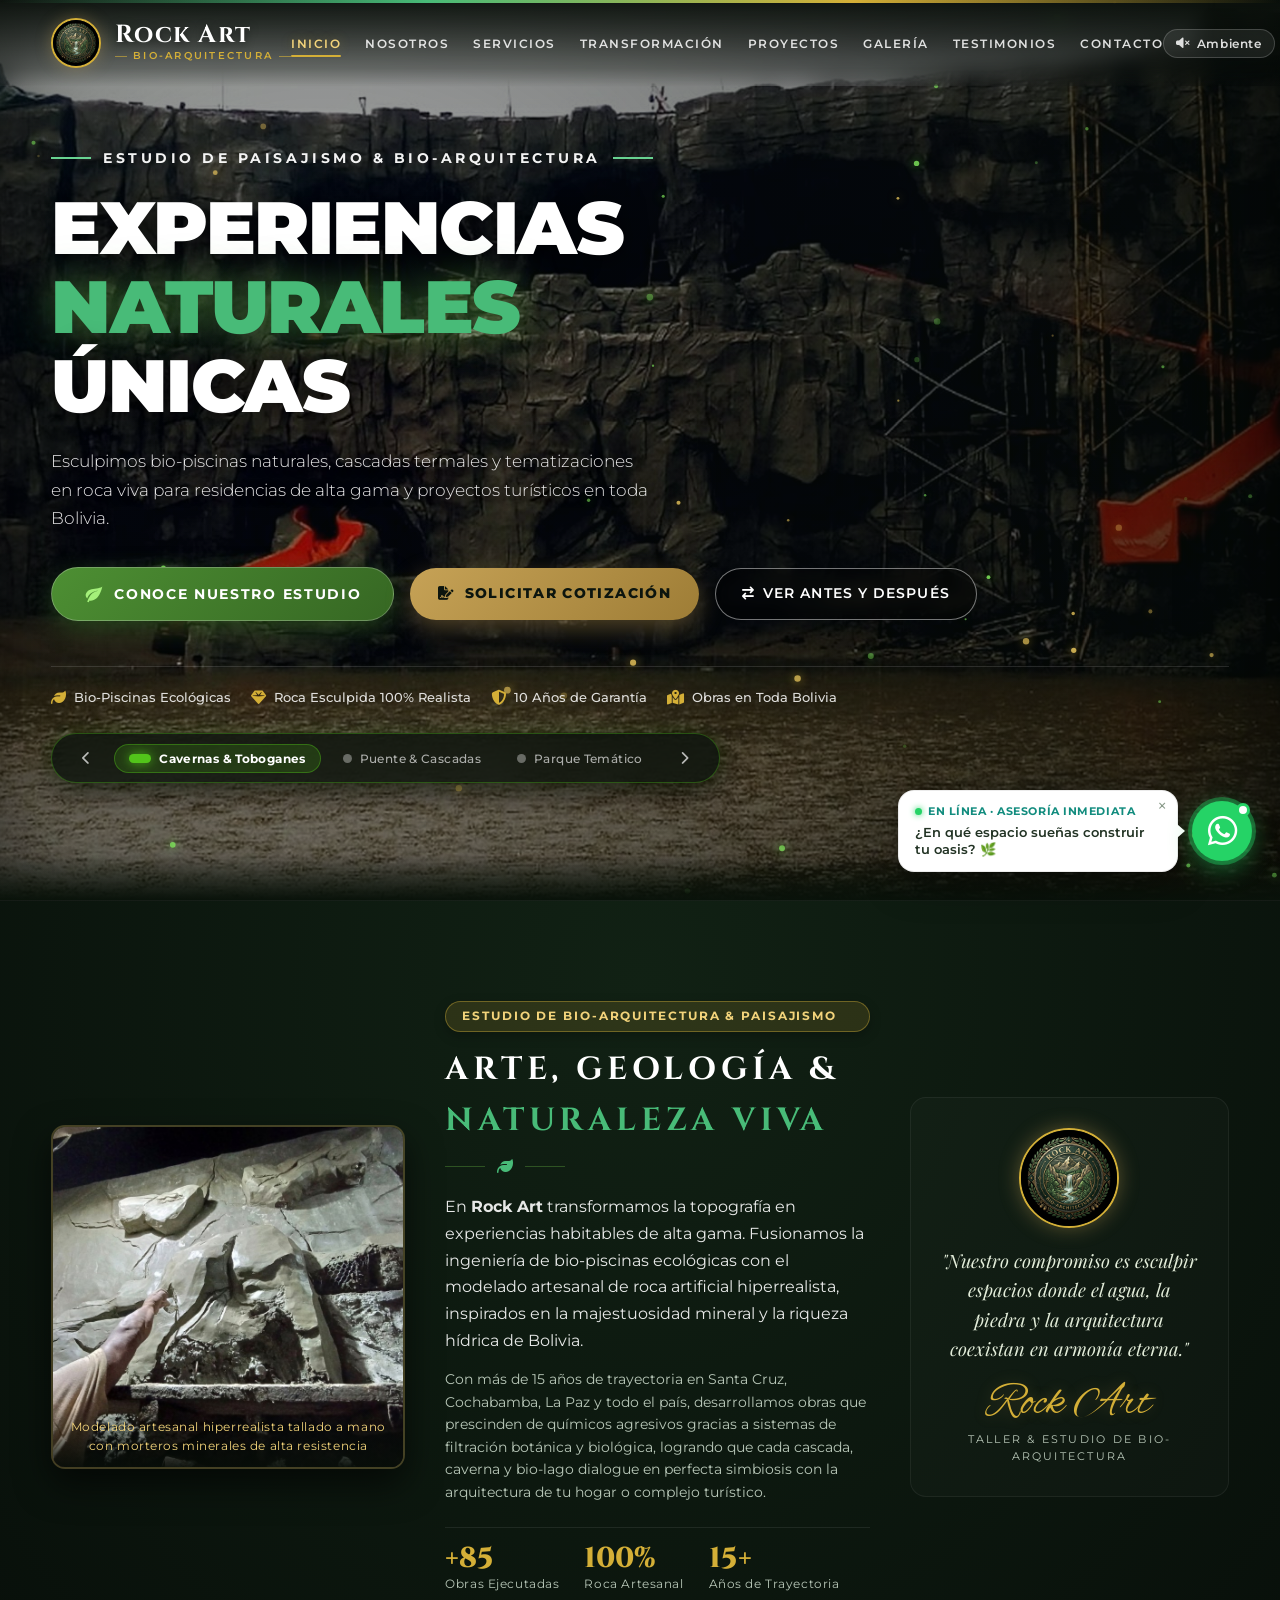
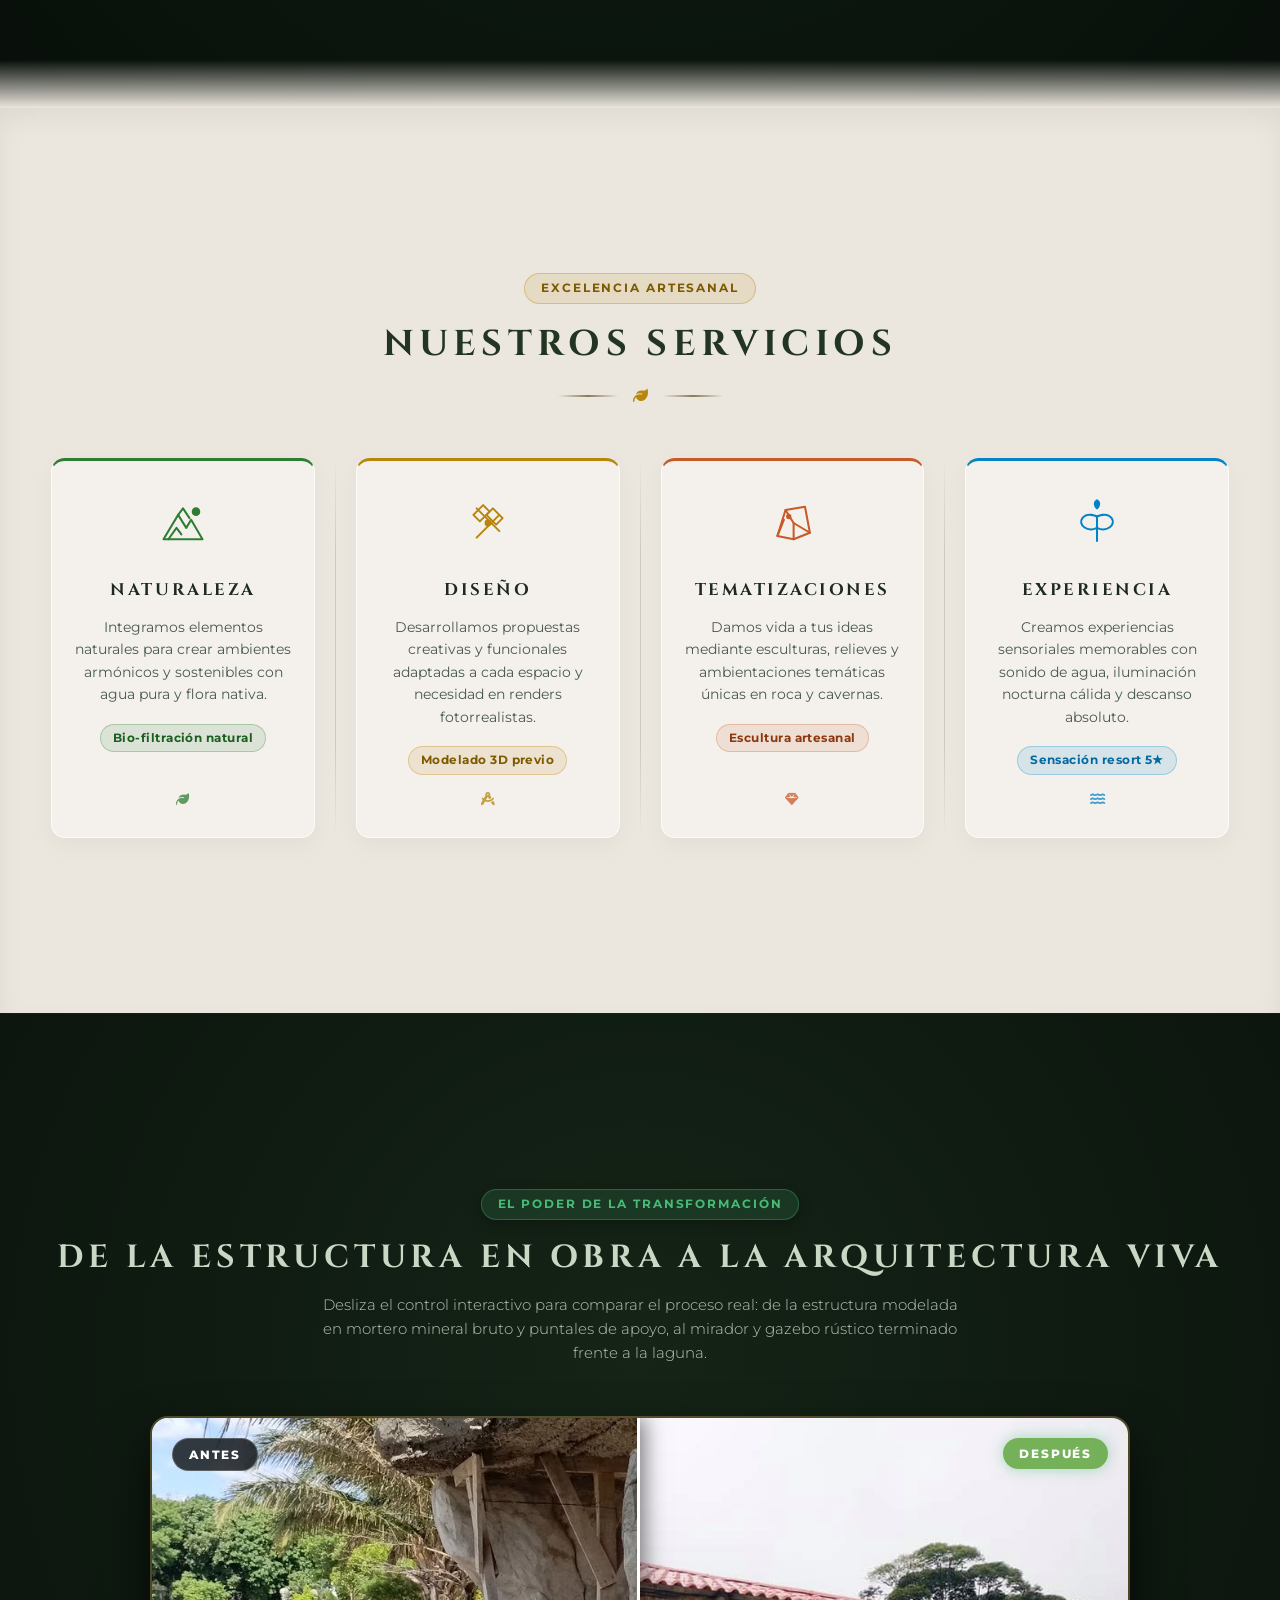
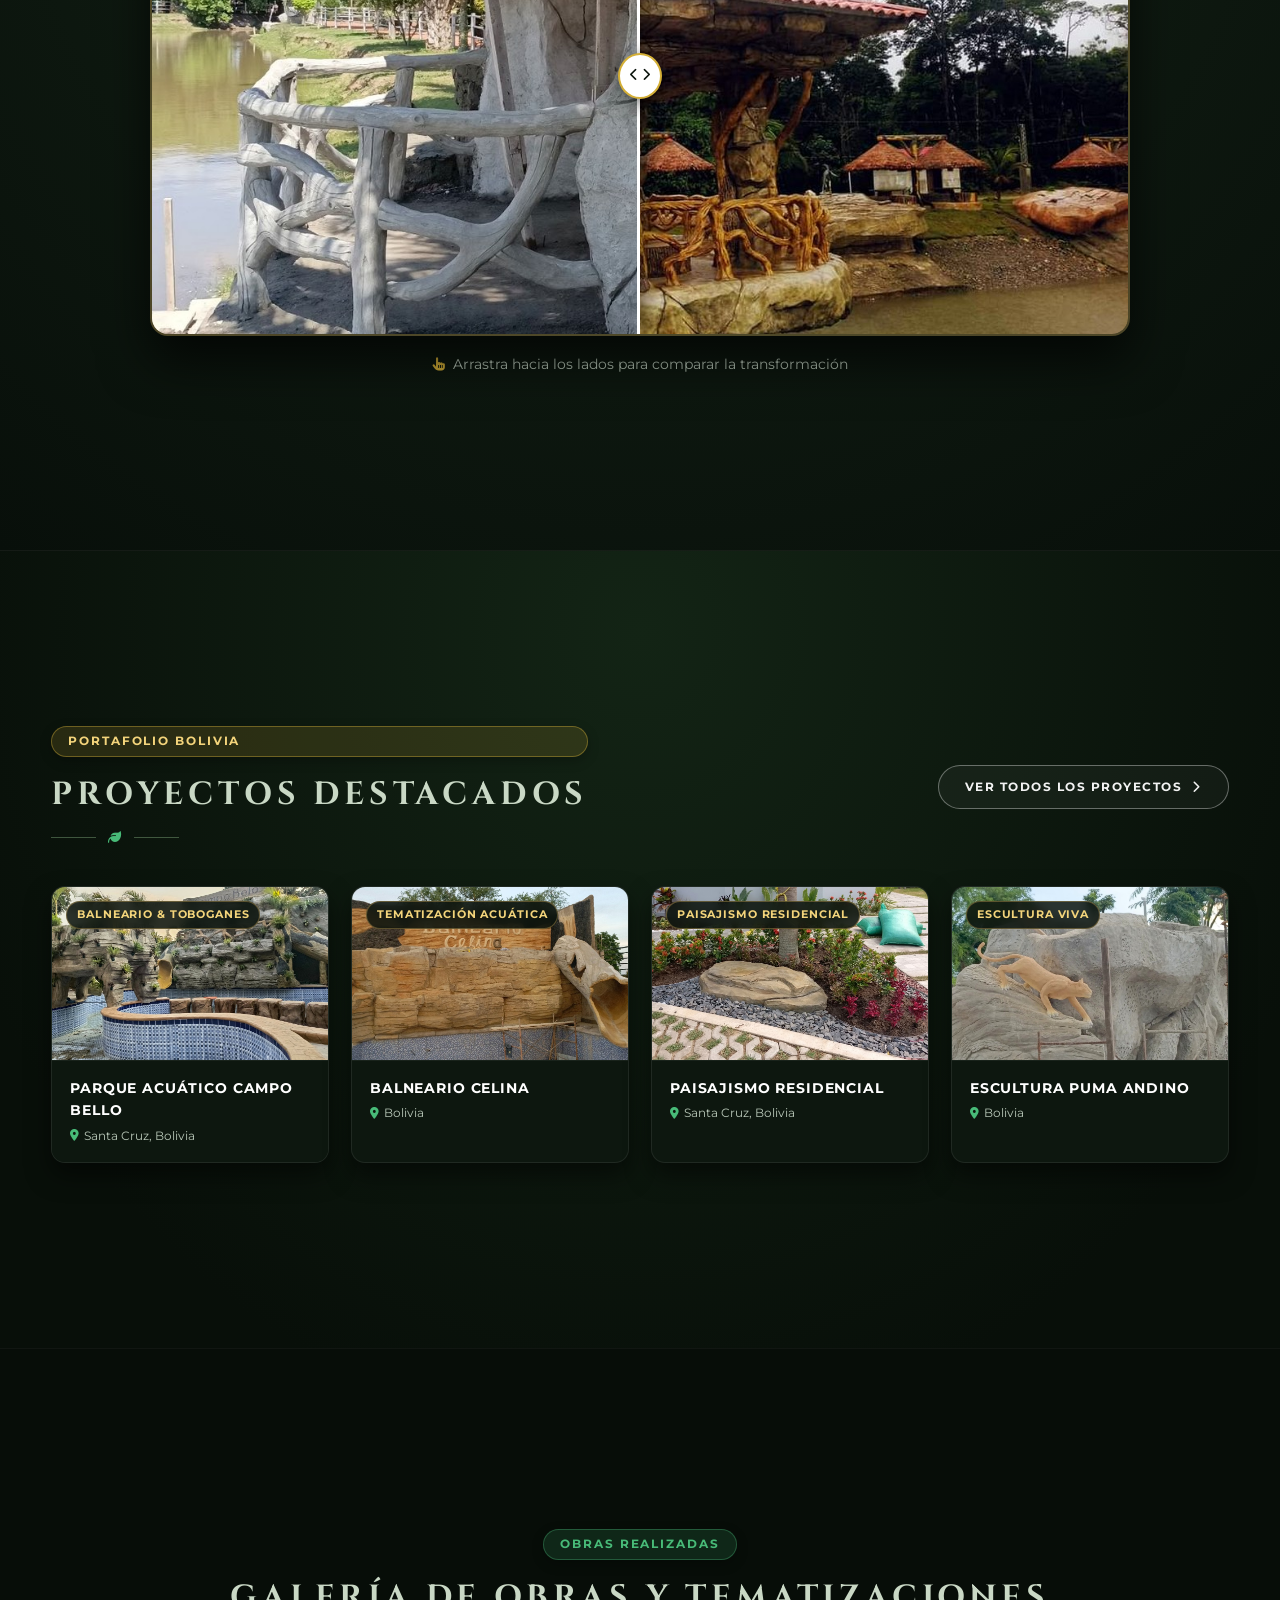
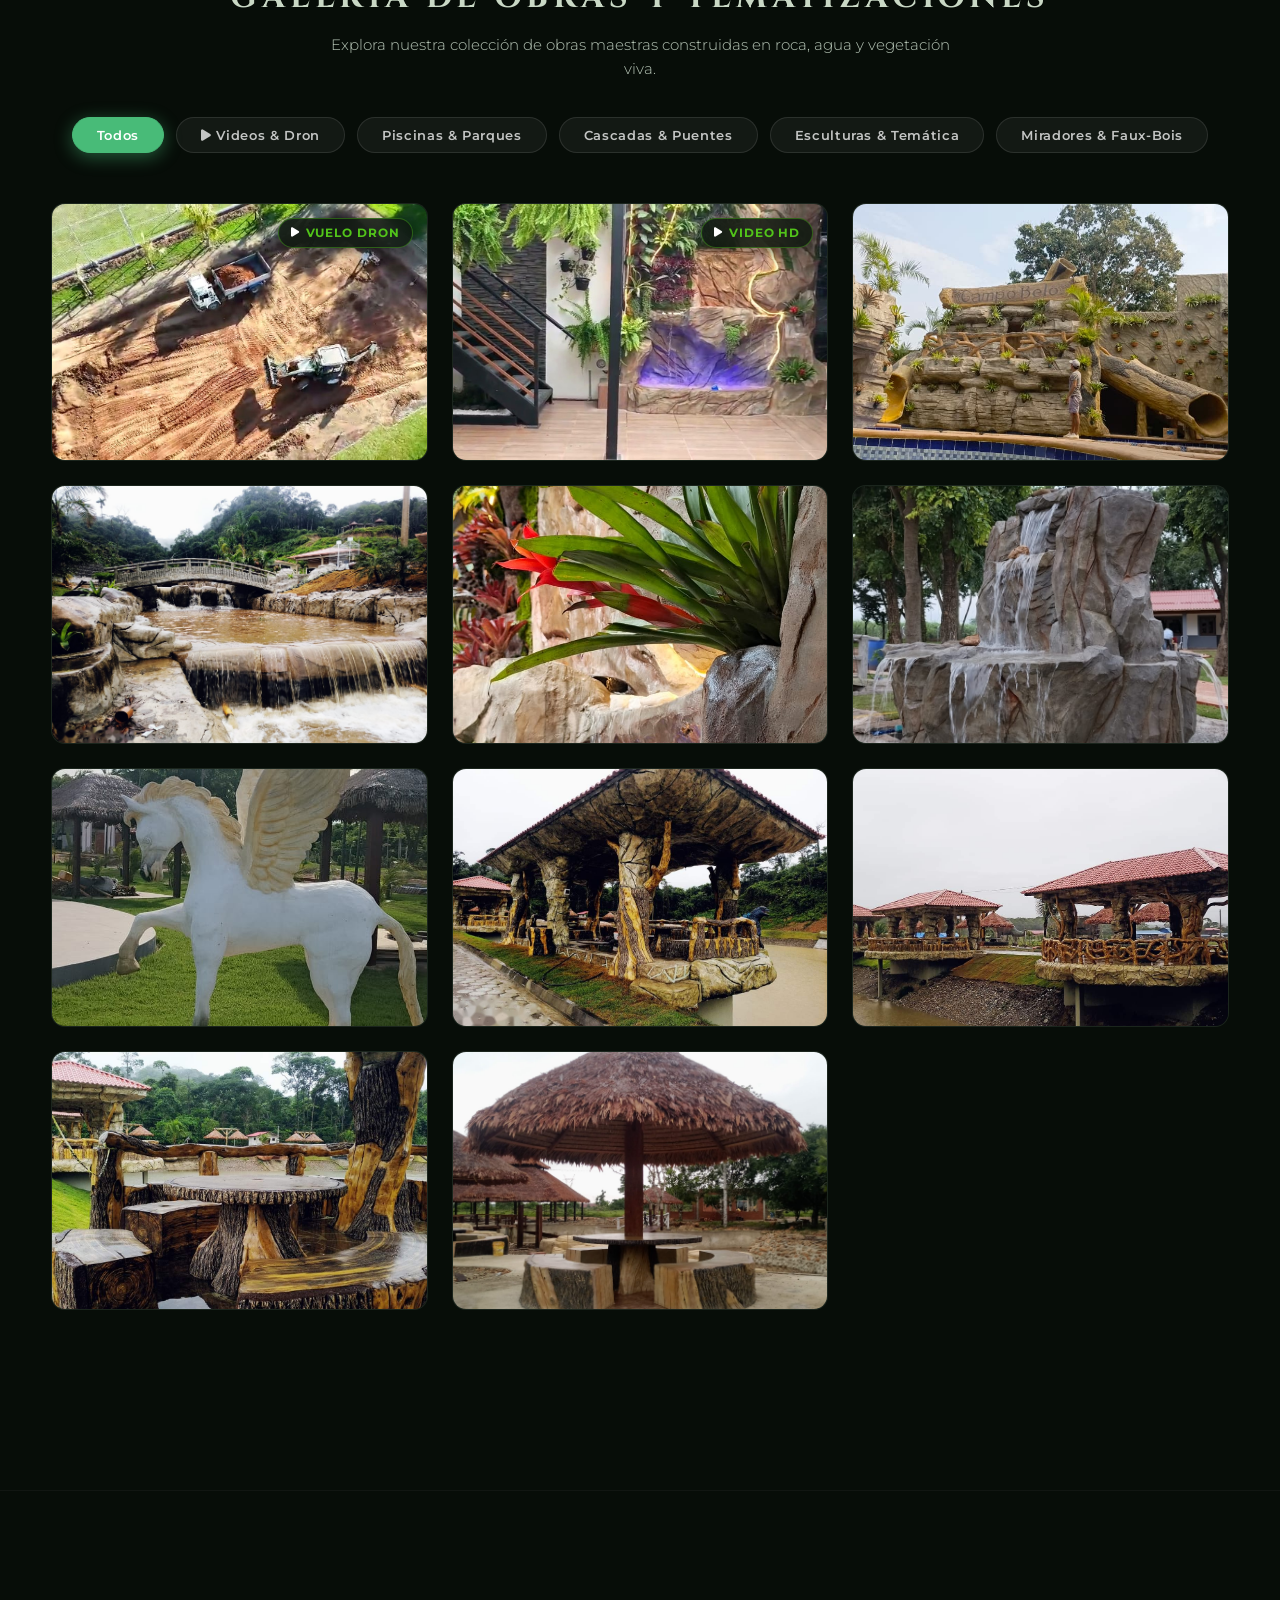
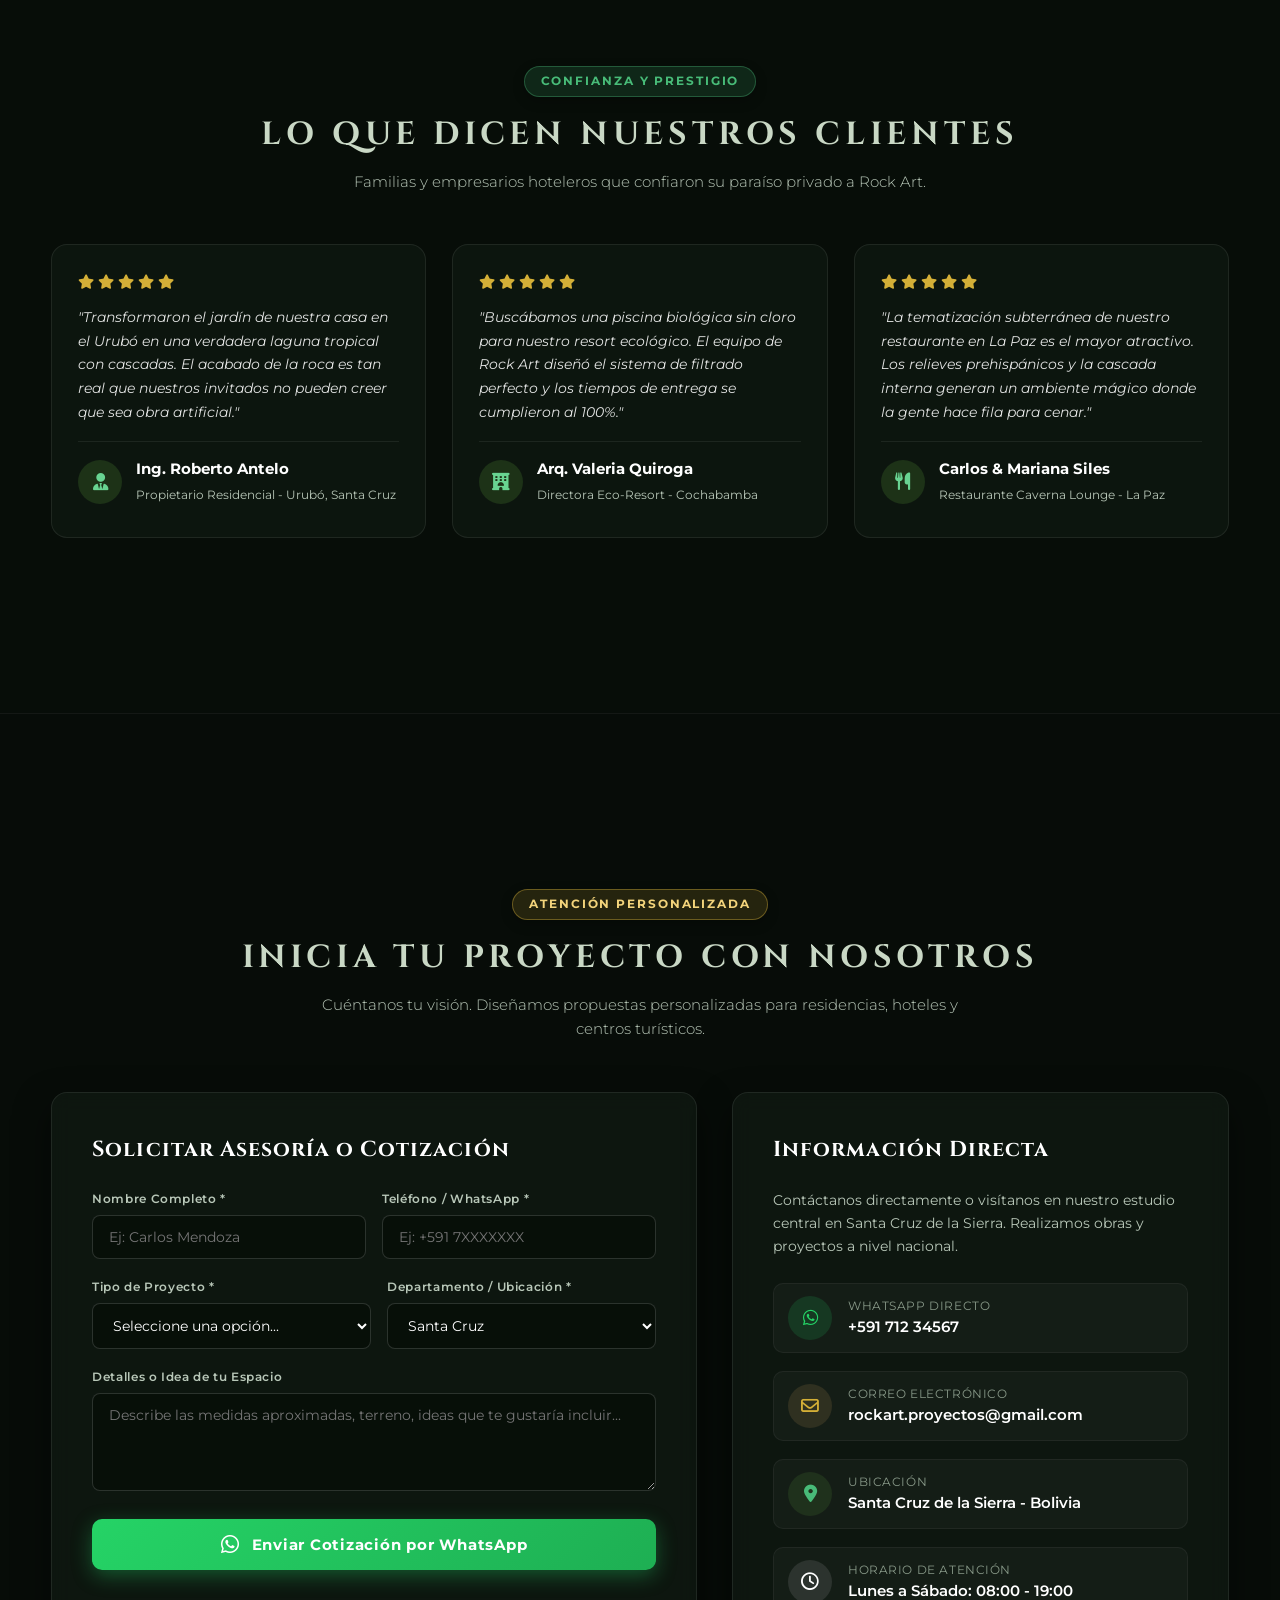
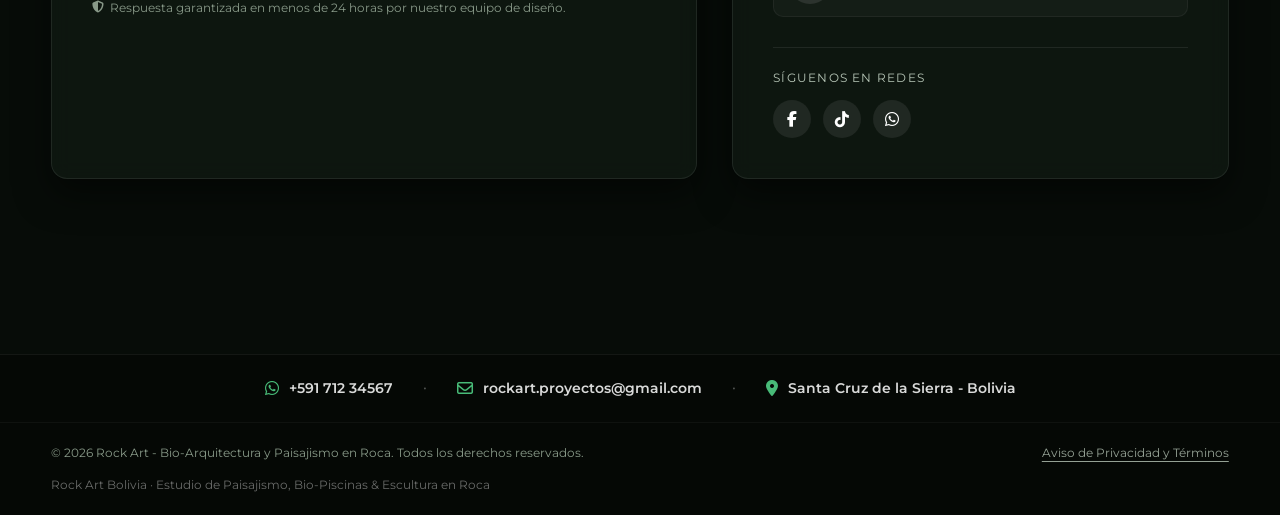
==== commit 499f070f: "fix(seo): optimizar favicon multi-resolucion y etiquetas oficiales de Google Search" ====
--- a/index.html
+++ b/index.html
@@ -12,7 +12,8 @@
   <link rel="canonical" href="https://www.rockart.site/">
   
   <!-- Favicon & Touch Icons for Google, Safari and Browsers -->
-  <link rel="icon" href="/favicon.ico" sizes="any">
+  <link rel="icon" type="image/x-icon" href="/favicon.ico">
+  <link rel="shortcut icon" href="/favicon.ico">
   <link rel="icon" type="image/png" sizes="48x48" href="/assets/images/favicon-48x48.png">
   <link rel="icon" type="image/png" sizes="96x96" href="/assets/images/favicon-96x96.png">
   <link rel="icon" type="image/png" sizes="144x144" href="/assets/images/favicon-144x144.png">
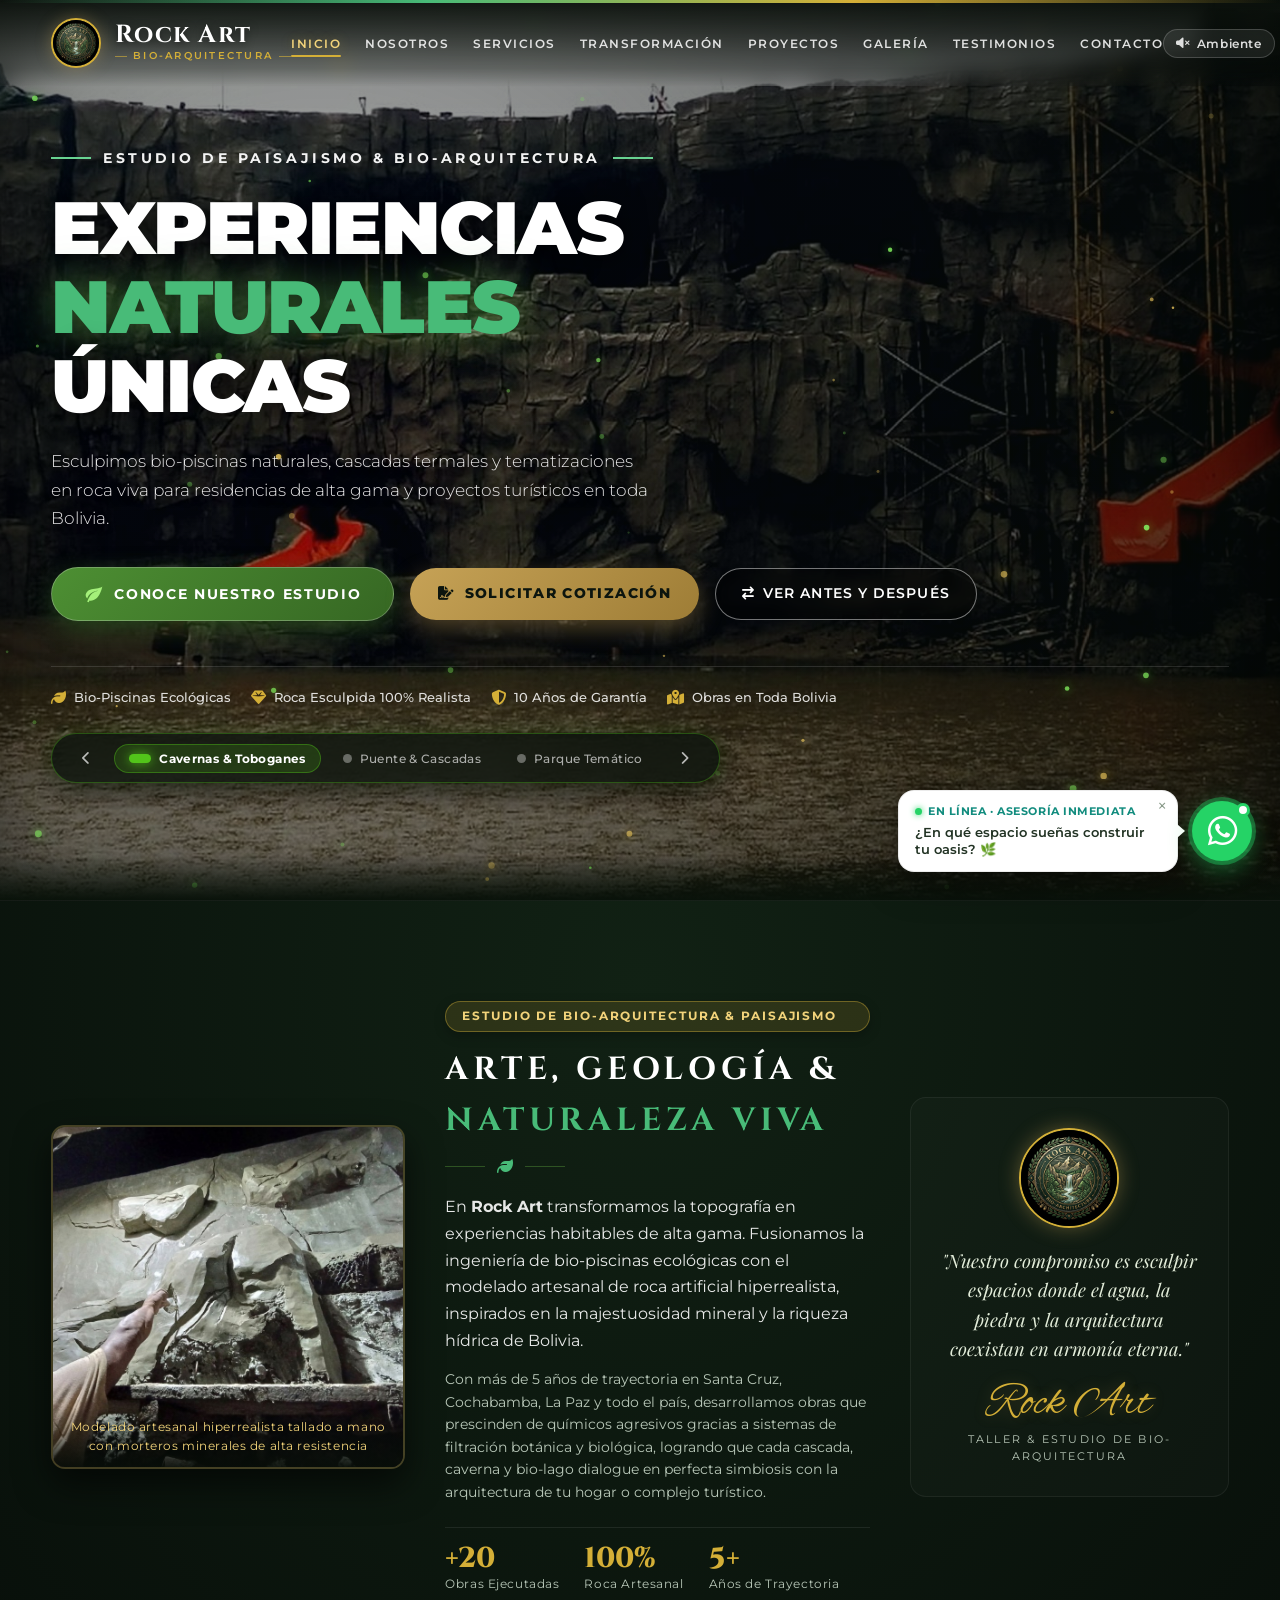
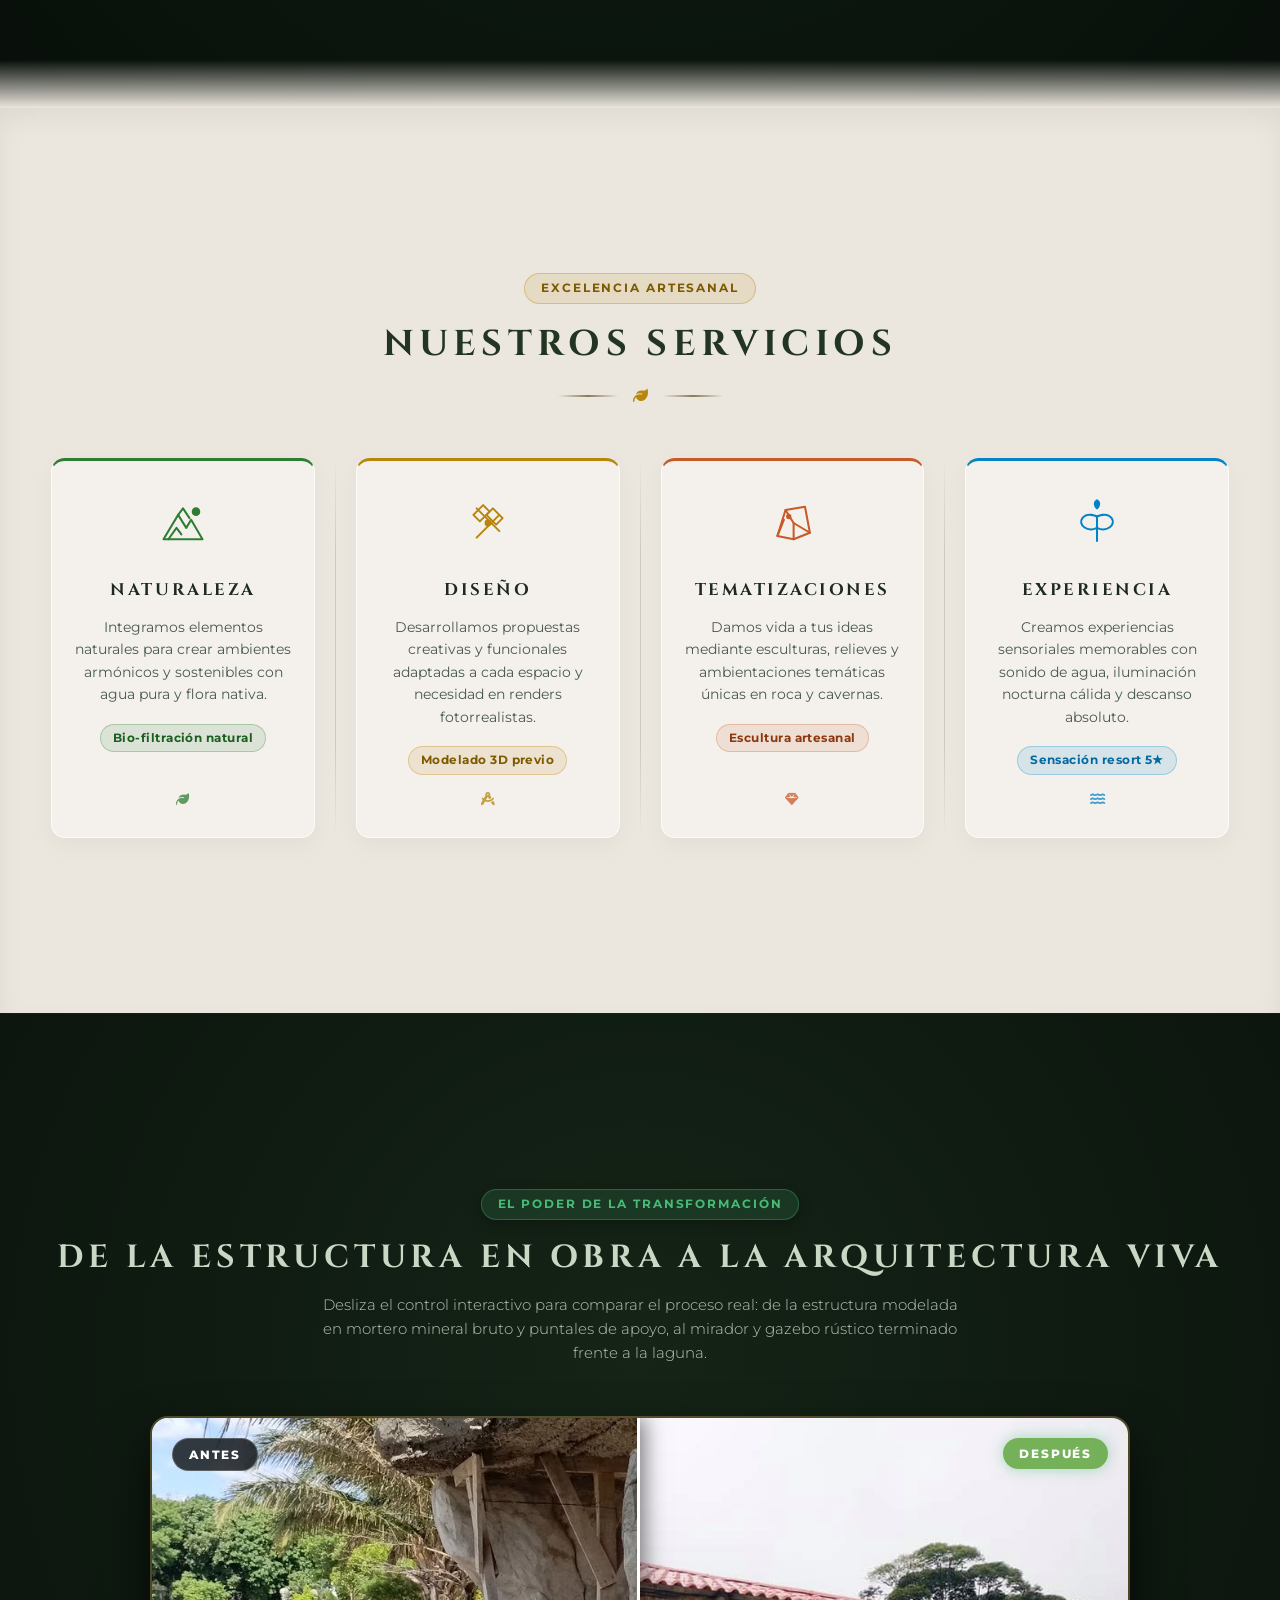
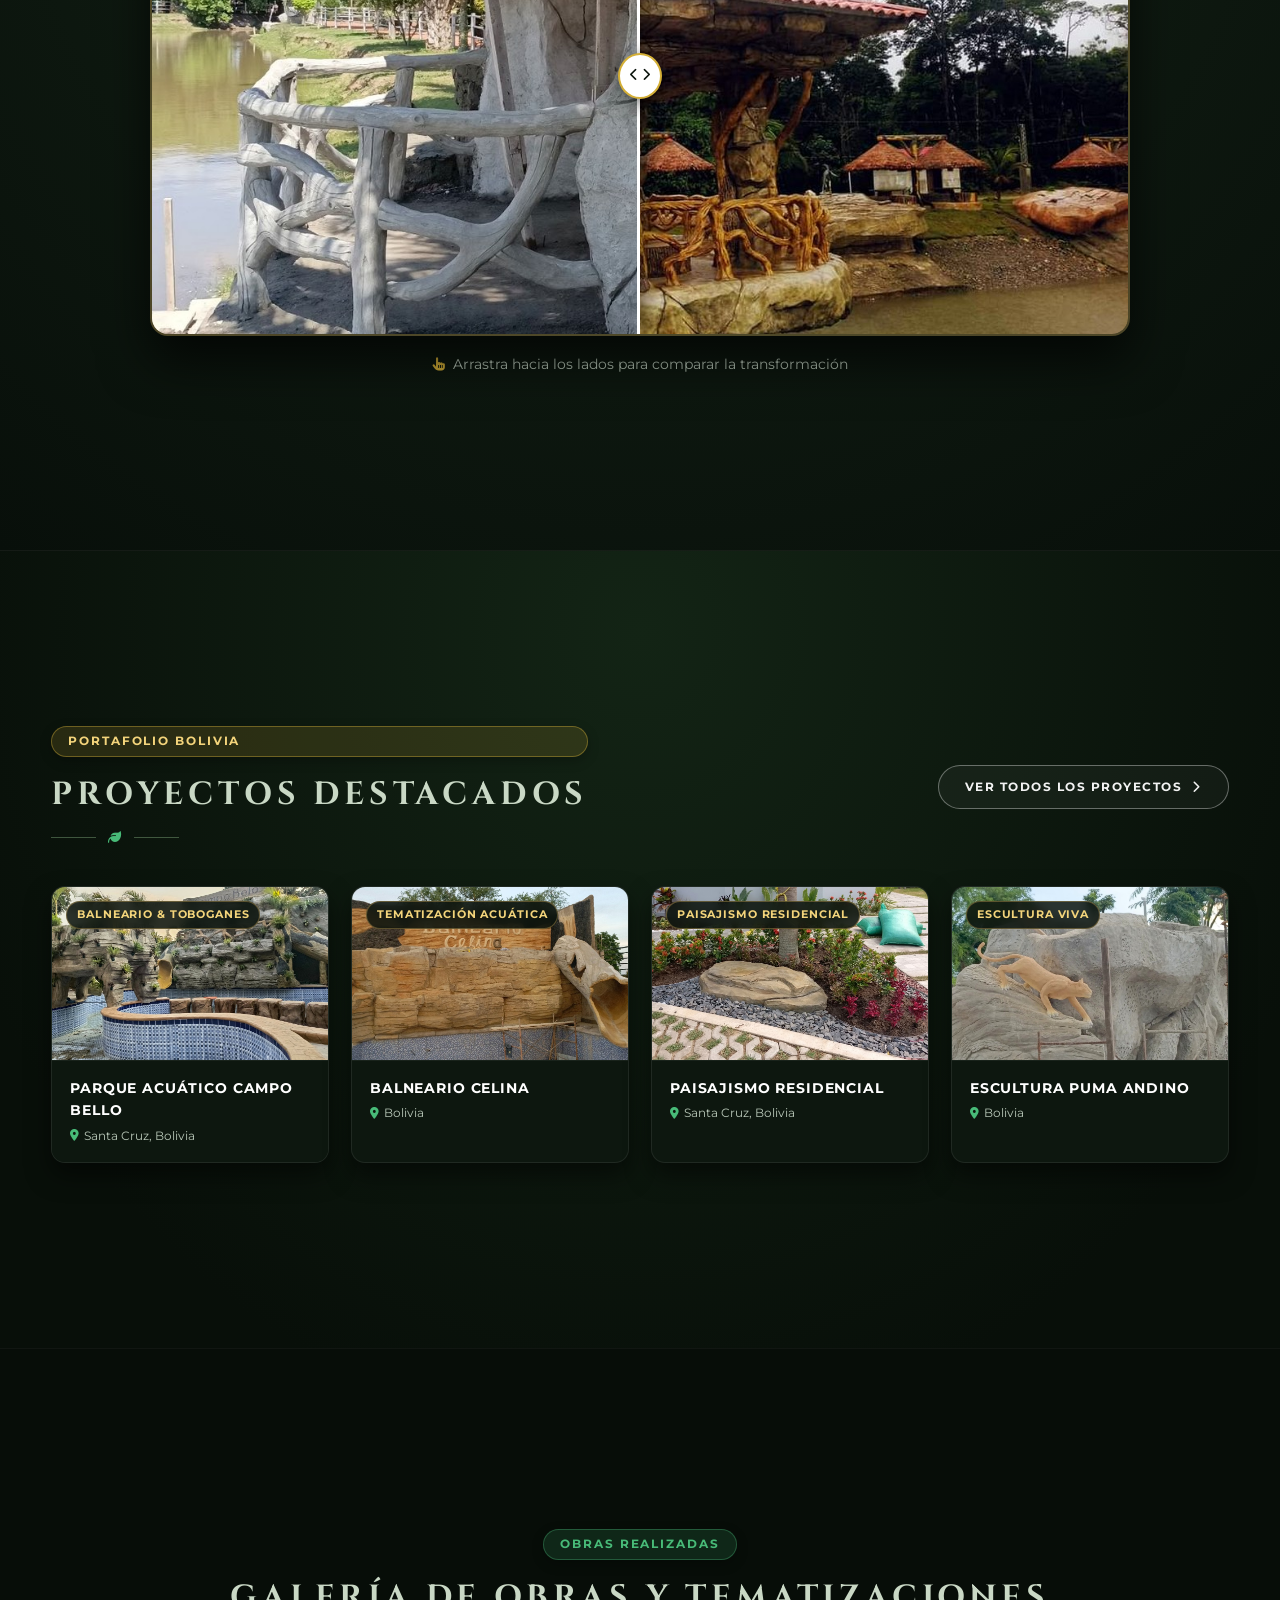
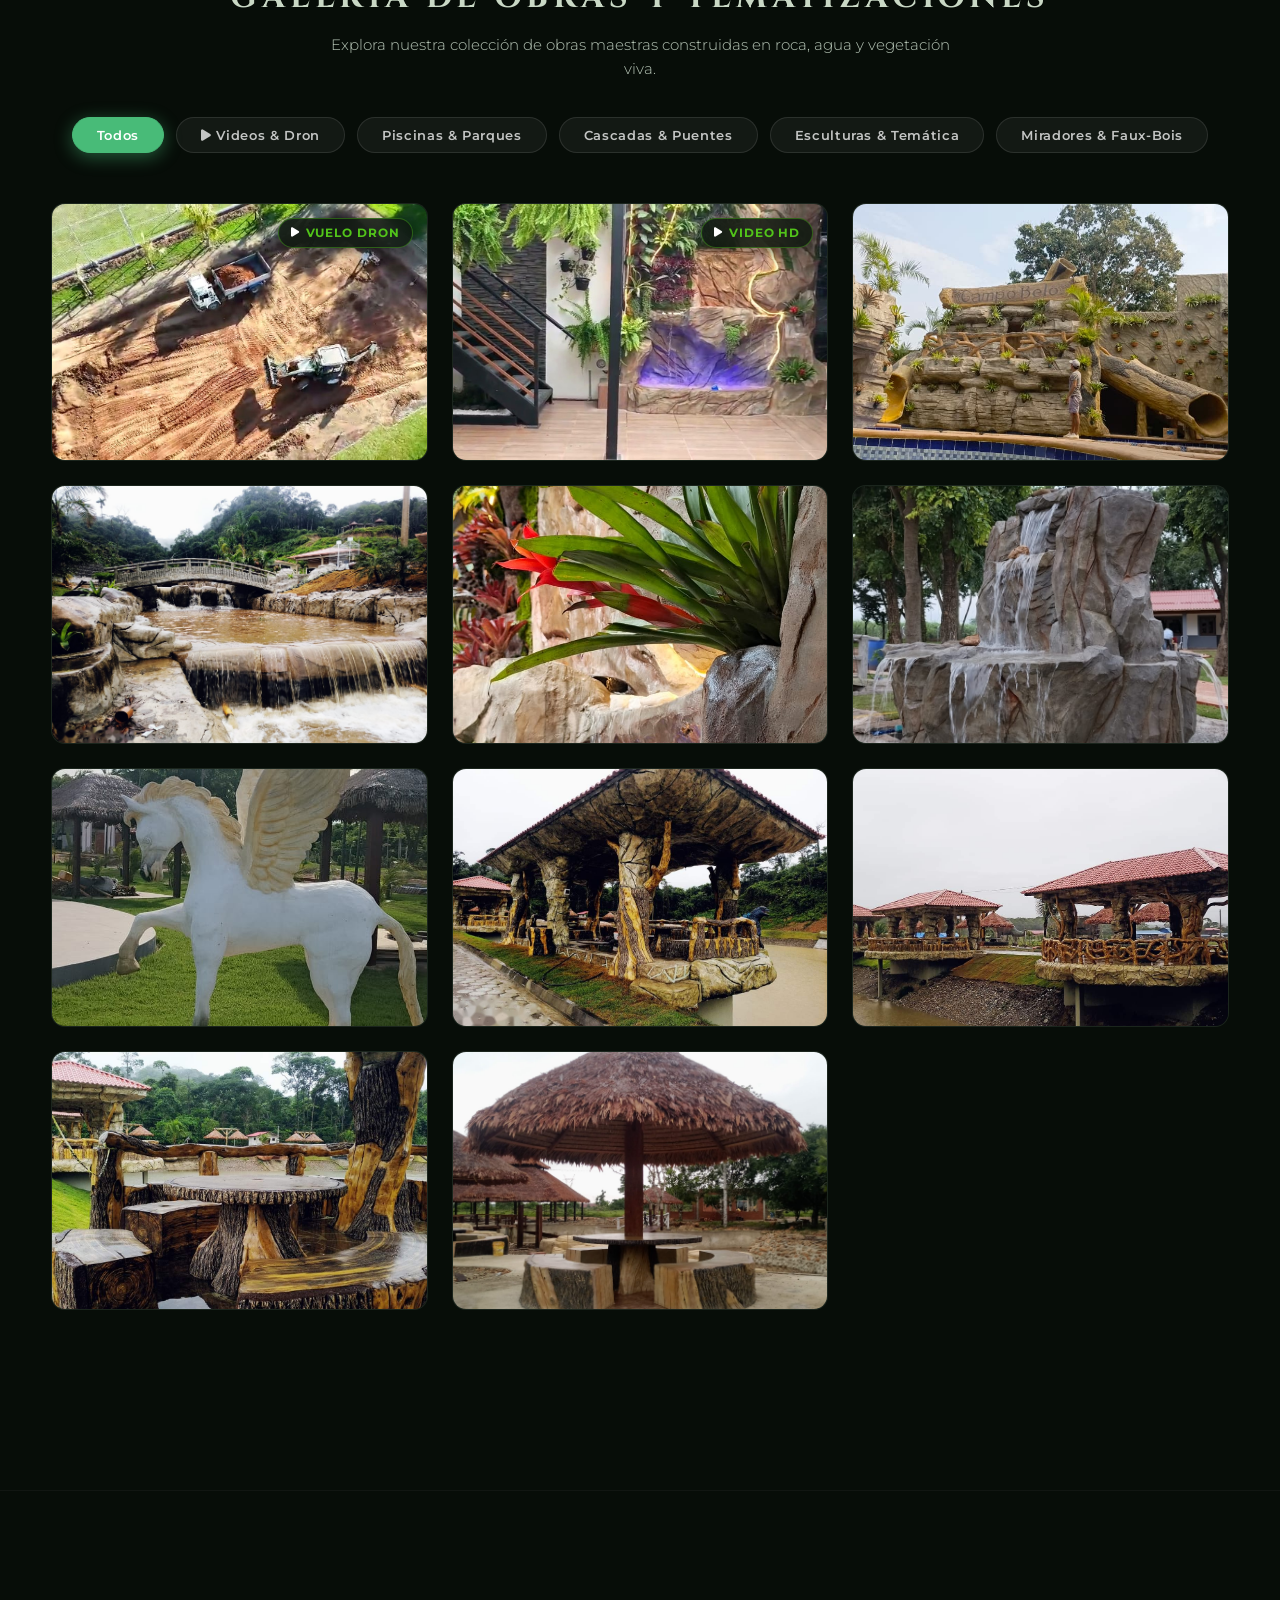
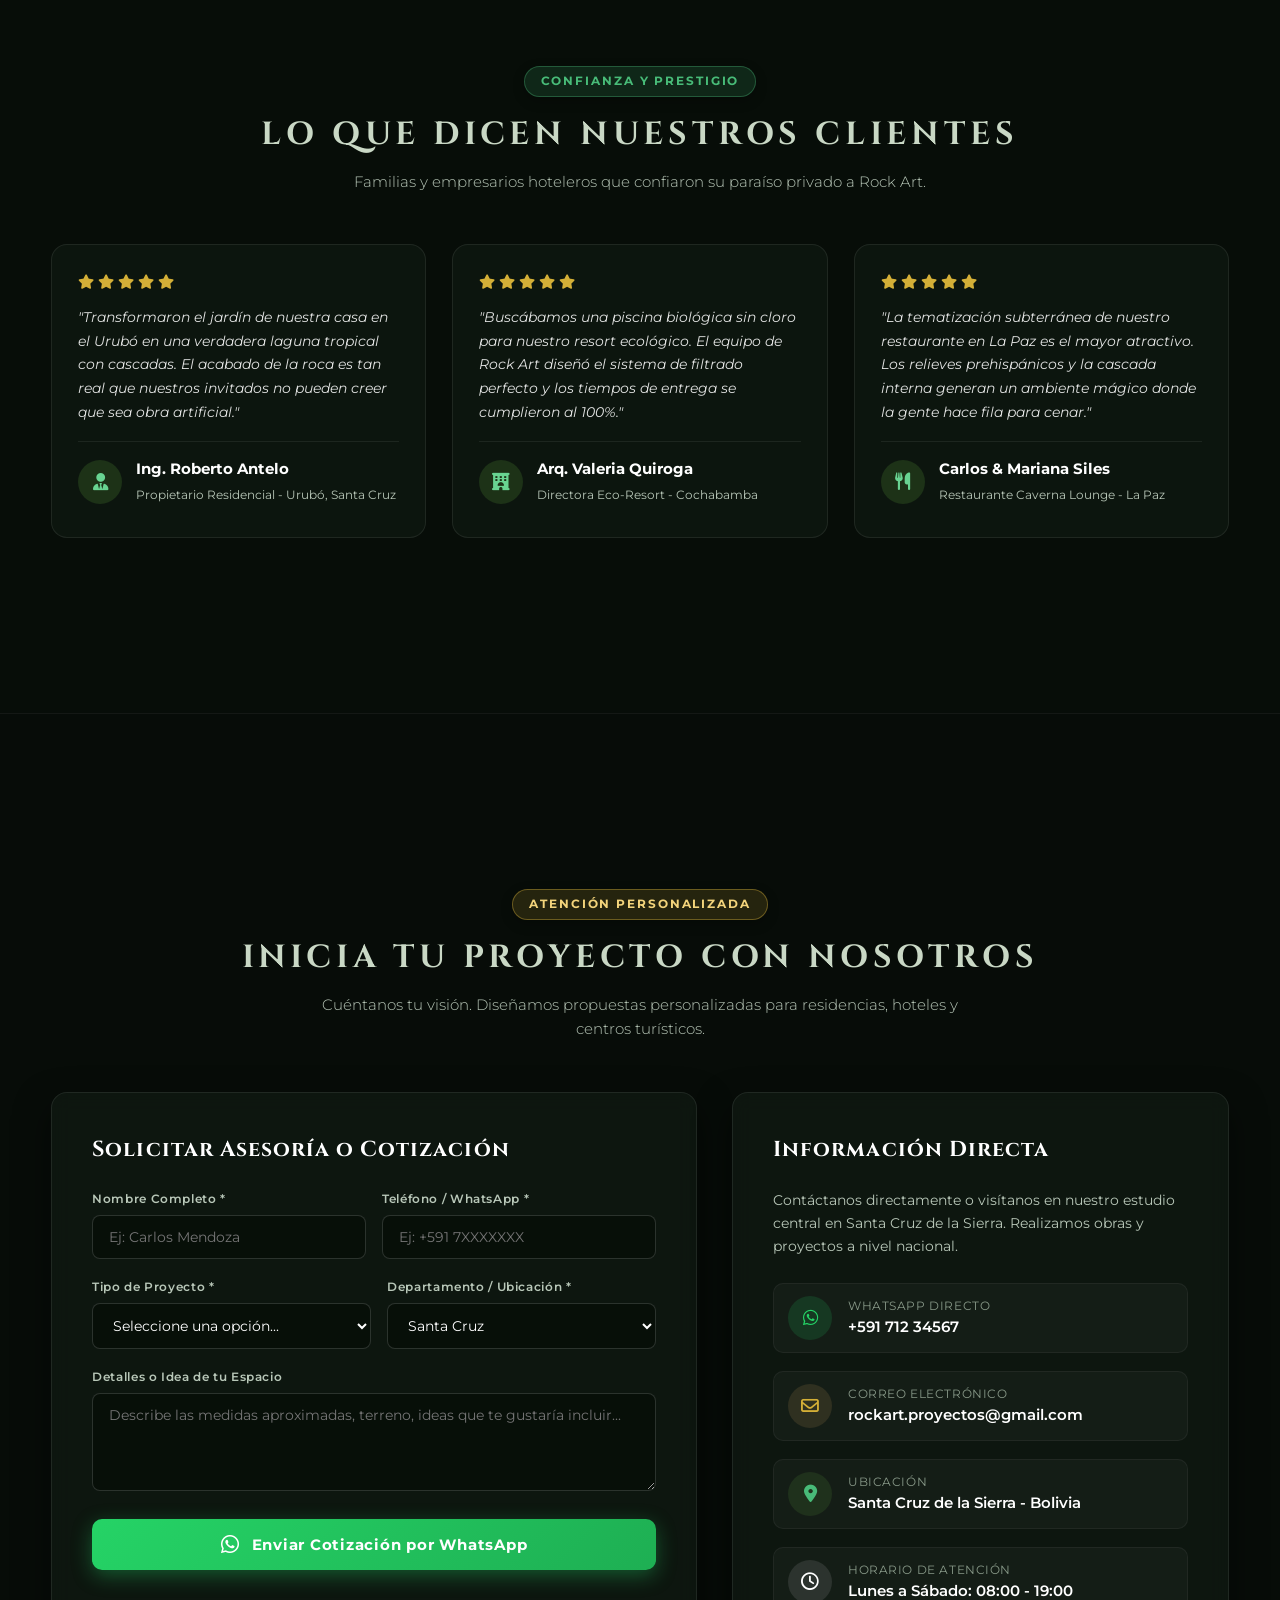
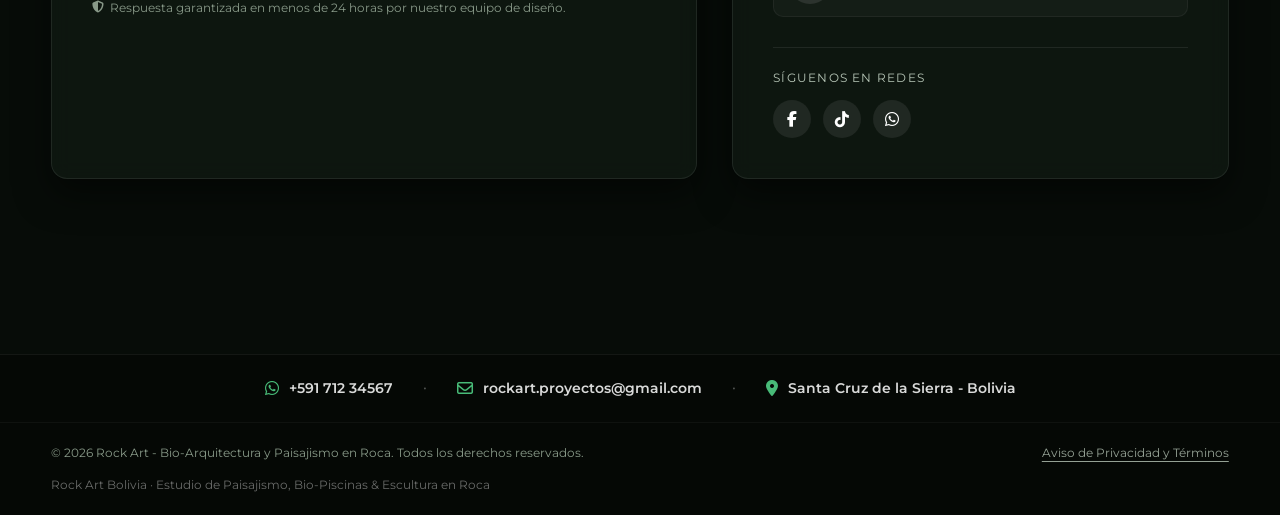
==== commit 3d23fdac: "fix(nosotros): actualizar cifras a +20 obras ejecutadas y 5+ anos de trayectoria" ====
--- a/index.html
+++ b/index.html
@@ -312,12 +312,12 @@
             En <strong>Rock Art</strong> transformamos la topografía en experiencias habitables de alta gama. Fusionamos la ingeniería de bio-piscinas ecológicas con el modelado artesanal de roca artificial hiperrealista, inspirados en la majestuosidad mineral y la riqueza hídrica de Bolivia.
           </p>
           <p class="about-text-secondary">
-            Con más de 15 años de trayectoria en Santa Cruz, Cochabamba, La Paz y todo el país, desarrollamos obras que prescinden de químicos agresivos gracias a sistemas de filtración botánica y biológica, logrando que cada cascada, caverna y bio-lago dialogue en perfecta simbiosis con la arquitectura de tu hogar o complejo turístico.
+            Con más de 5 años de trayectoria en Santa Cruz, Cochabamba, La Paz y todo el país, desarrollamos obras que prescinden de químicos agresivos gracias a sistemas de filtración botánica y biológica, logrando que cada cascada, caverna y bio-lago dialogue en perfecta simbiosis con la arquitectura de tu hogar o complejo turístico.
           </p>
 
           <div class="about-stats">
             <div class="stat-item">
-              <span class="stat-number">+85</span>
+              <span class="stat-number">+20</span>
               <span class="stat-label">Obras Ejecutadas</span>
             </div>
             <div class="stat-item">
@@ -325,7 +325,7 @@
               <span class="stat-label">Roca Artesanal</span>
             </div>
             <div class="stat-item">
-              <span class="stat-number">15+</span>
+              <span class="stat-number">5+</span>
               <span class="stat-label">Años de Trayectoria</span>
             </div>
           </div>
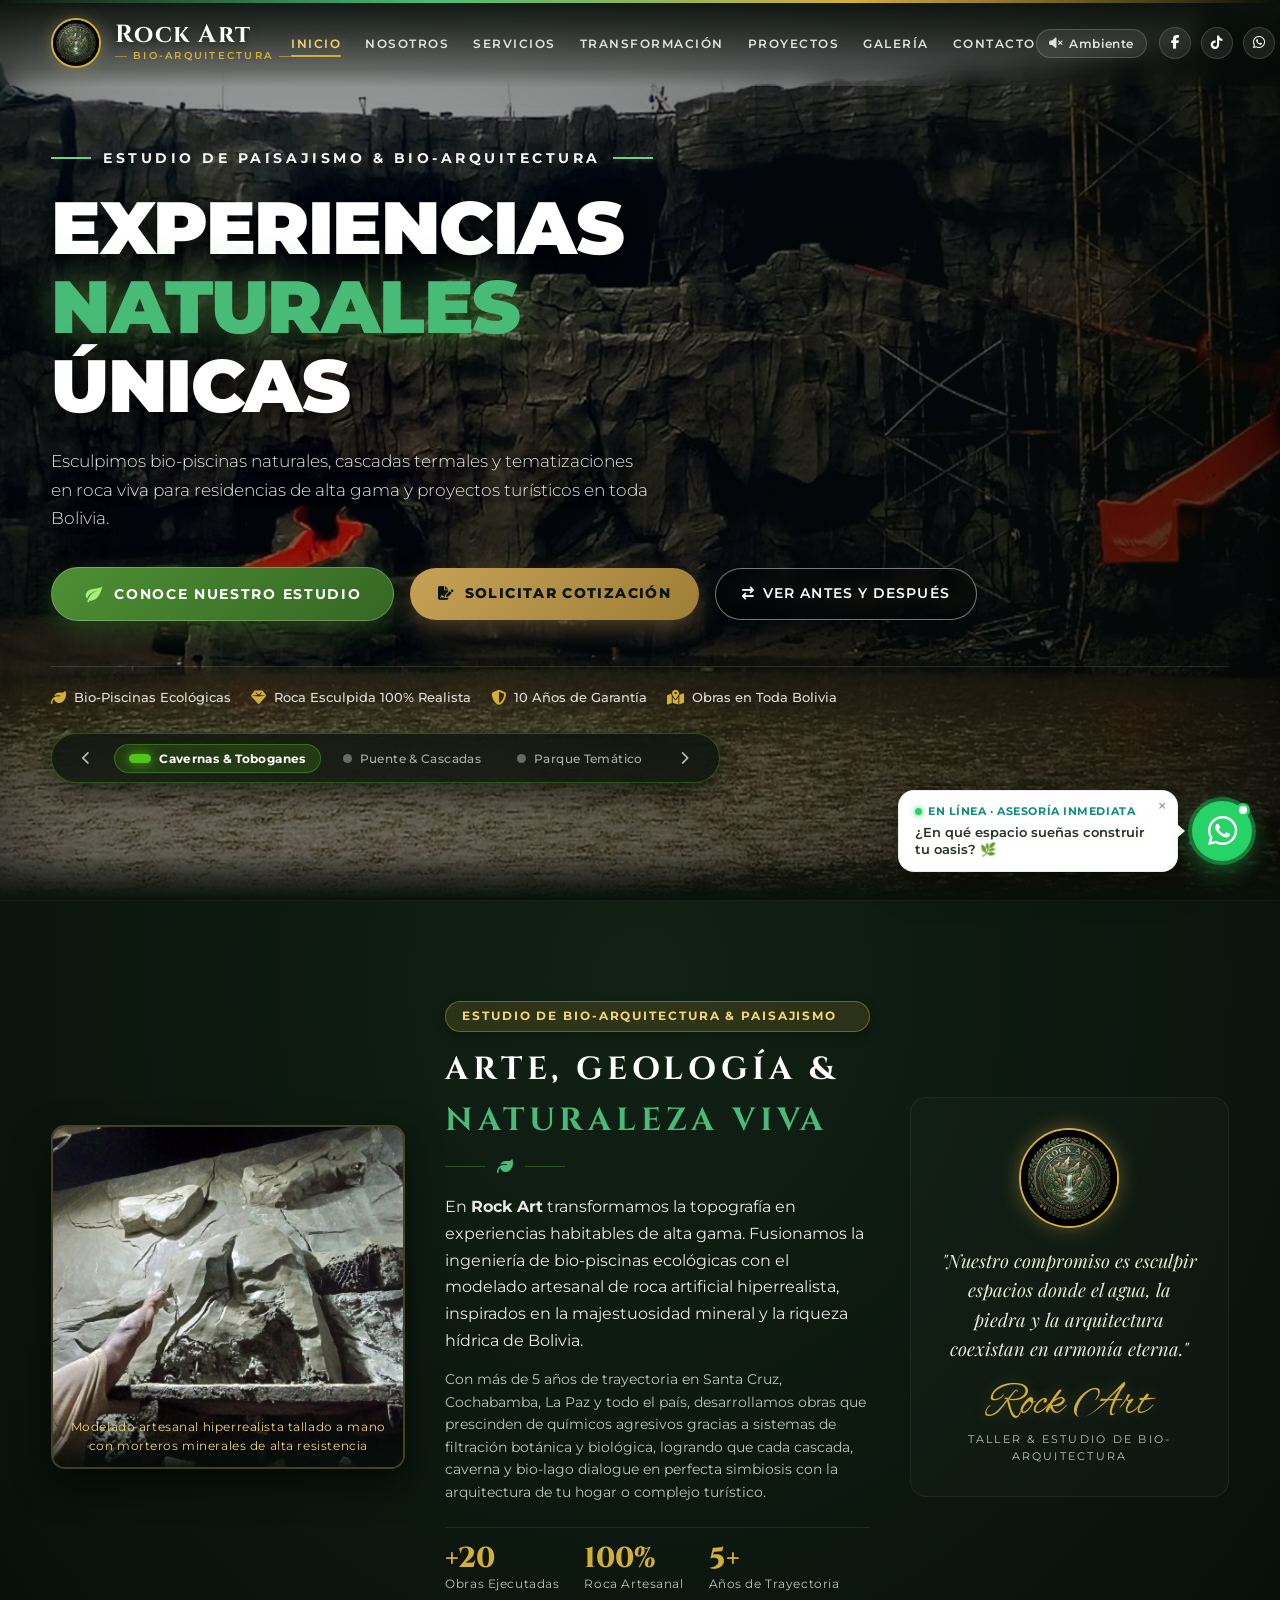
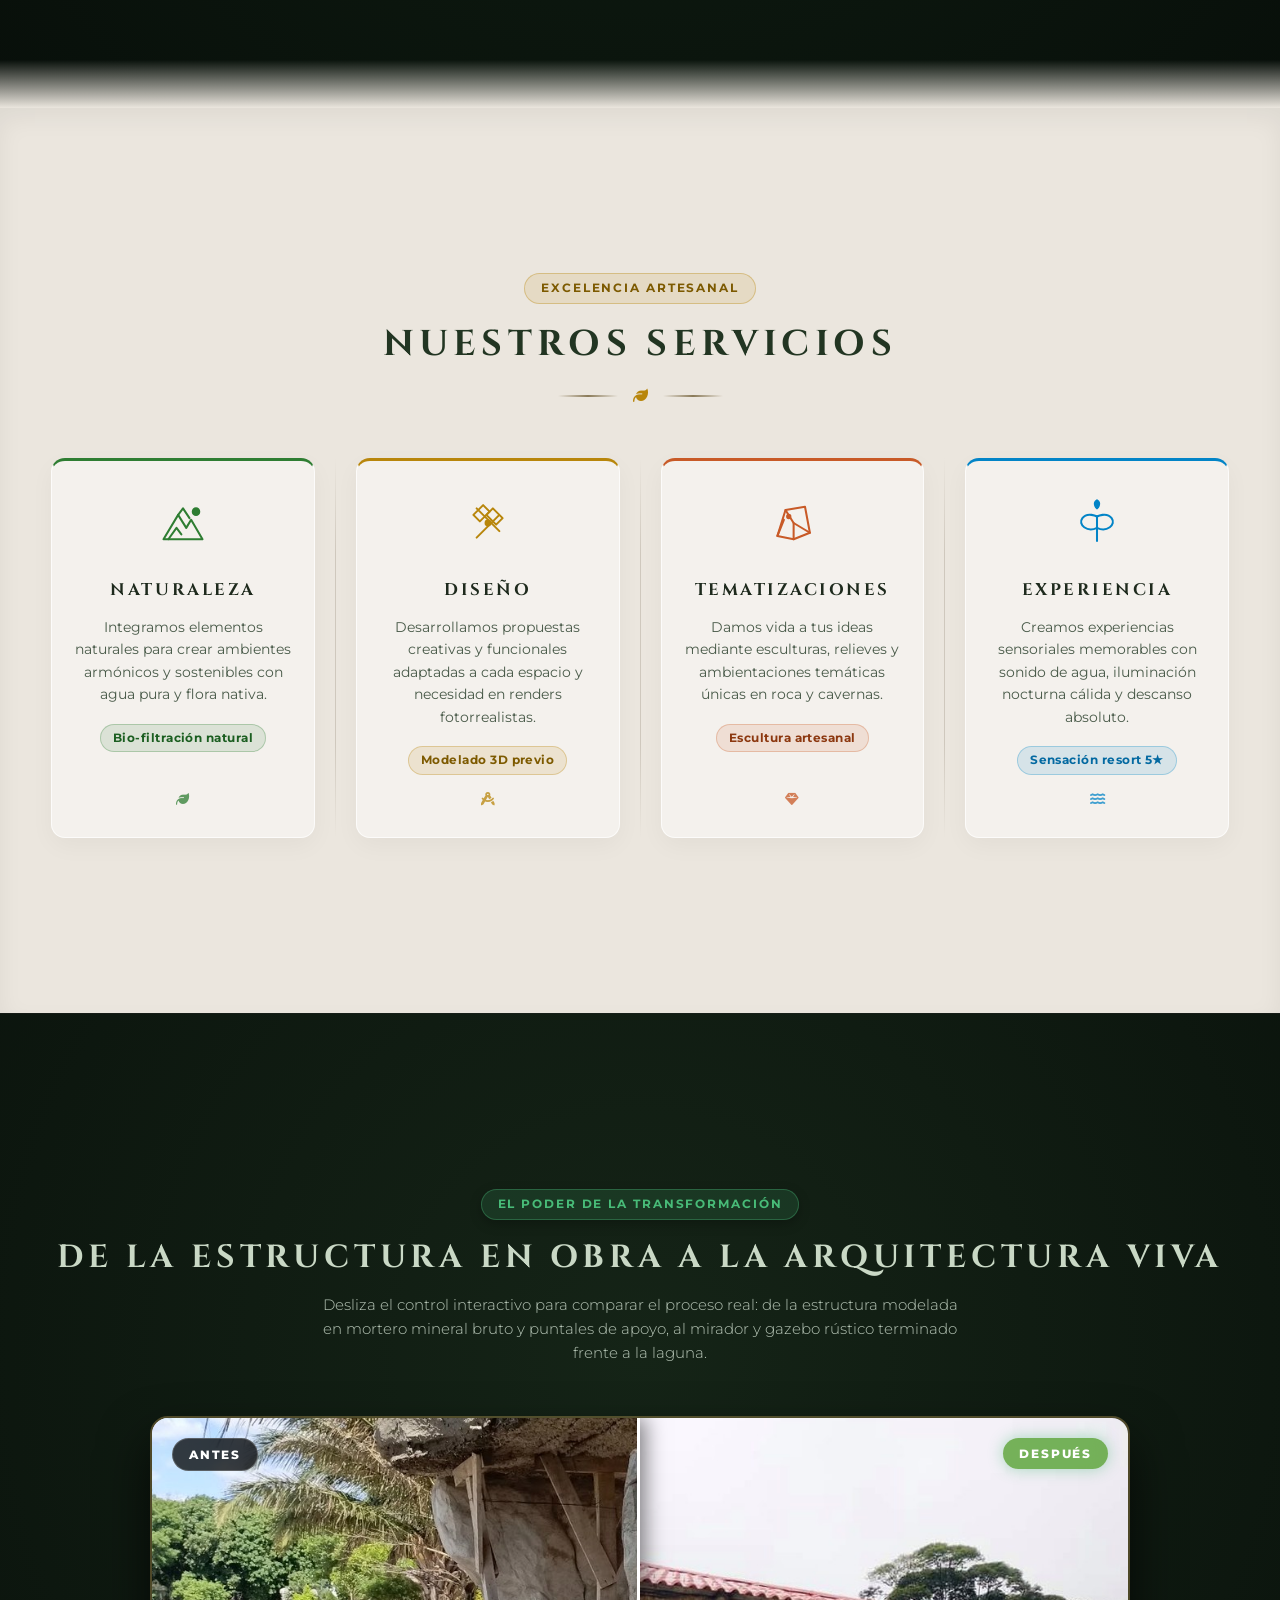
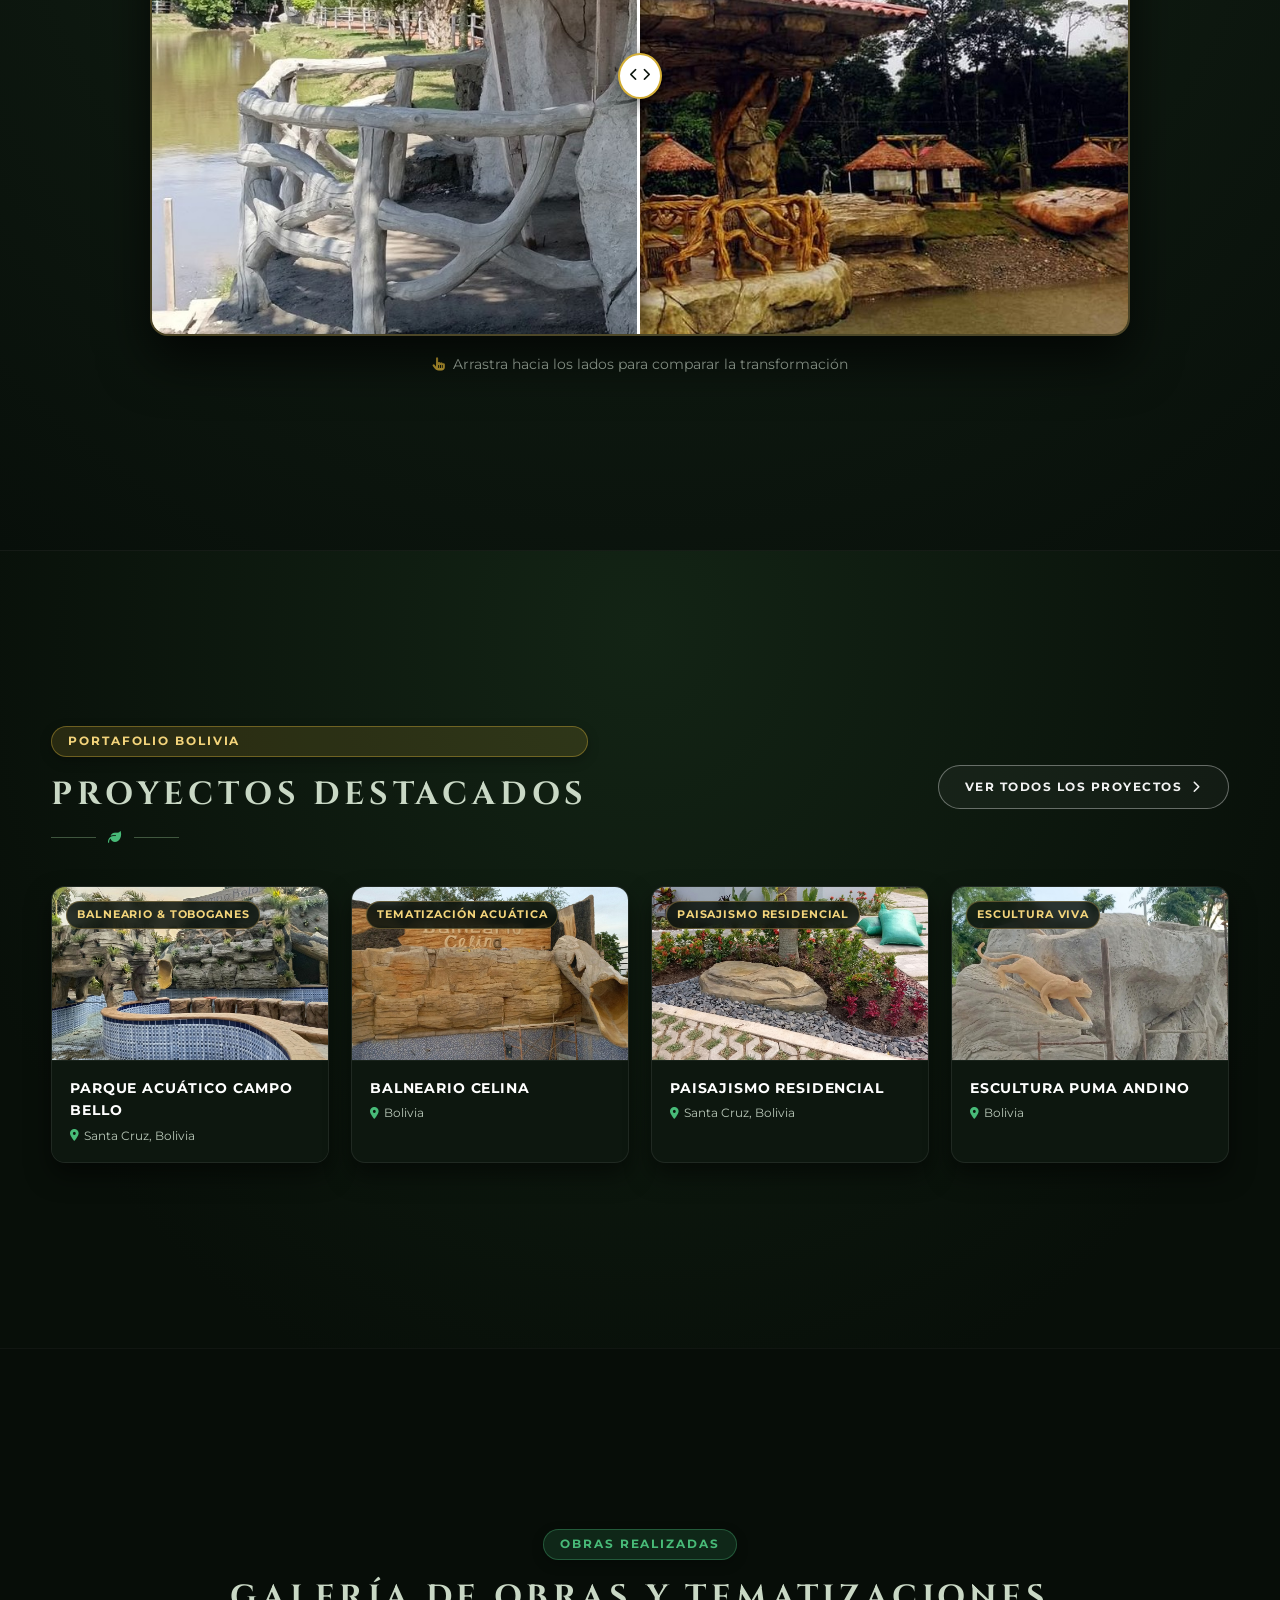
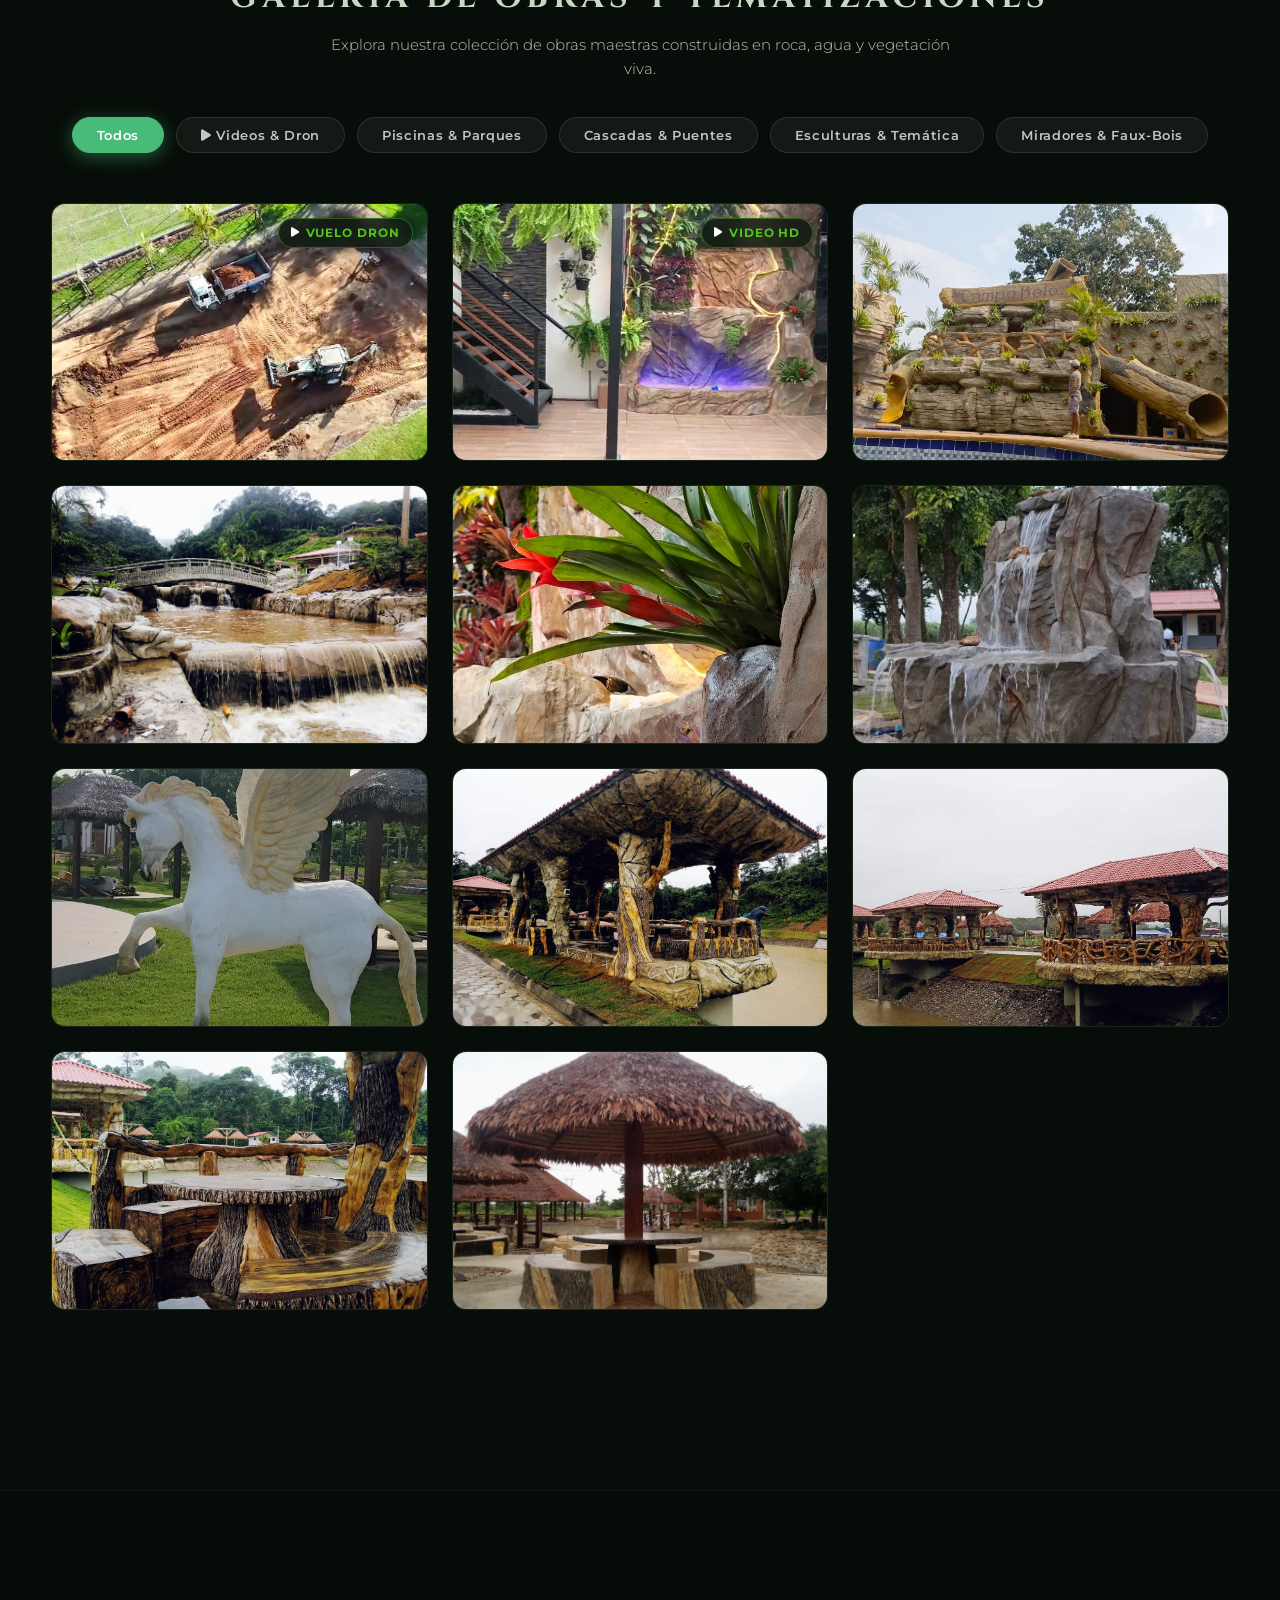
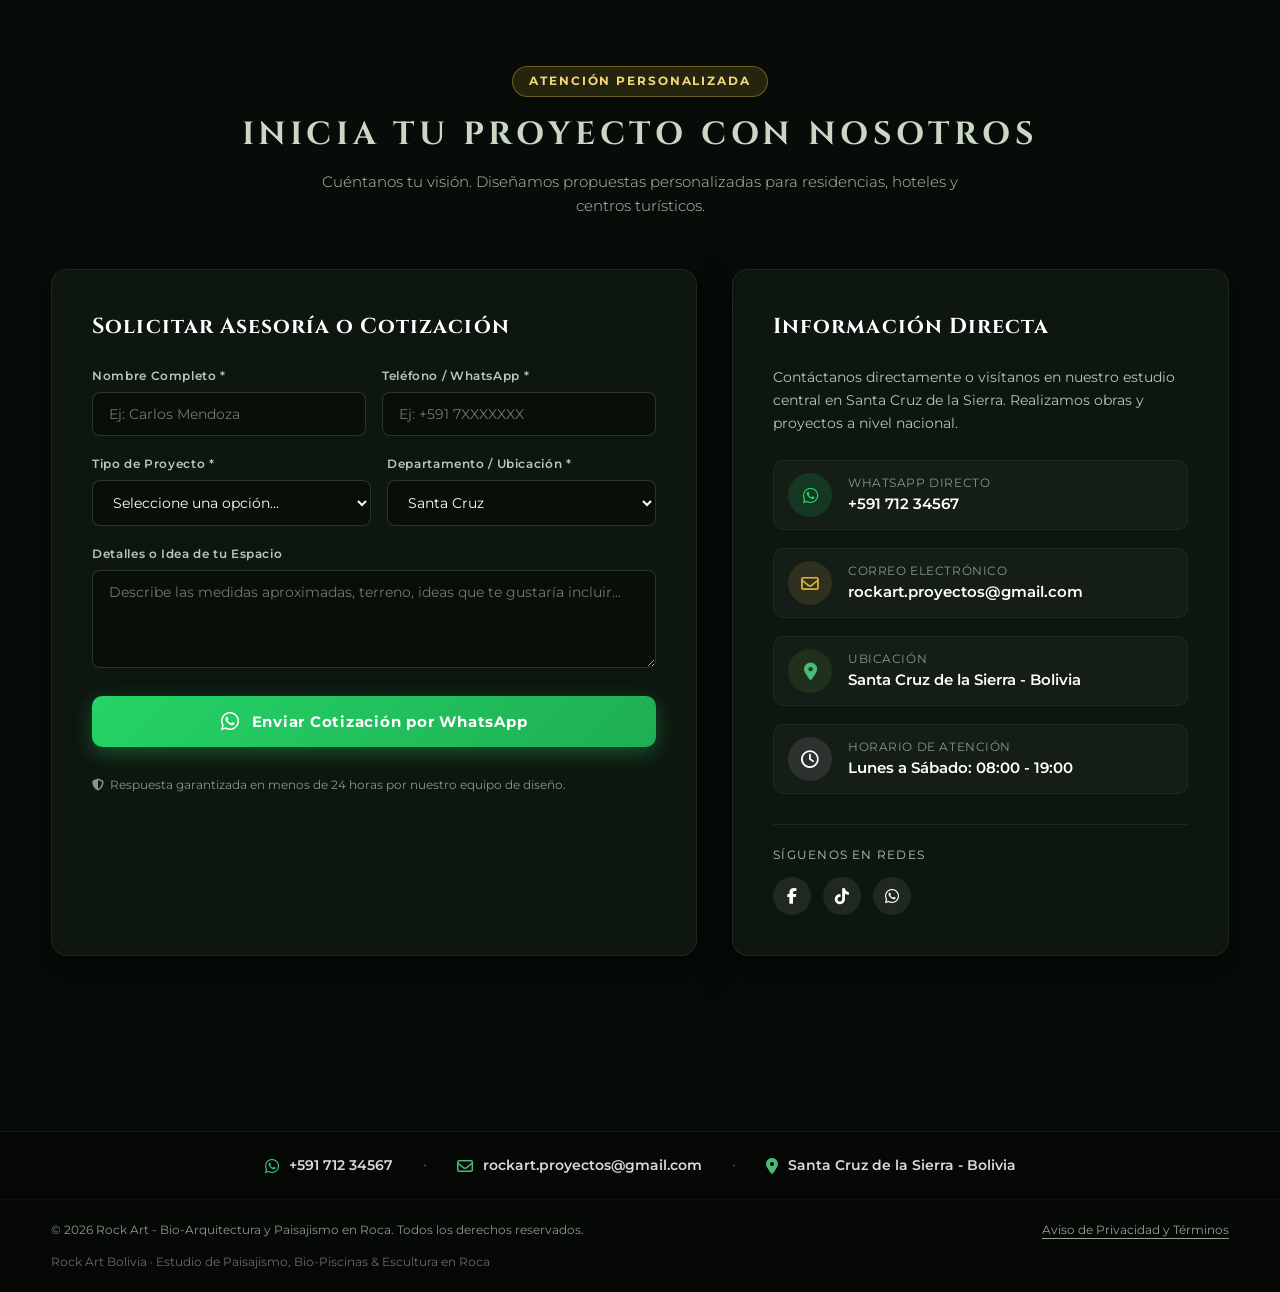
==== commit c8abc57d: "refactor: eliminar la seccion de testimonios y enlaces de navegacion" ====
--- a/index.html
+++ b/index.html
@@ -123,7 +123,6 @@
           <li class="nav-item"><a href="#transformacion" class="nav-link">TRANSFORMACIÓN</a></li>
           <li class="nav-item"><a href="#proyectos" class="nav-link">PROYECTOS</a></li>
           <li class="nav-item"><a href="#galeria" class="nav-link">GALERÍA</a></li>
-          <li class="nav-item"><a href="#testimonios" class="nav-link">TESTIMONIOS</a></li>
           <li class="nav-item"><a href="#contacto" class="nav-link">CONTACTO</a></li>
         </ul>
       </nav>
@@ -175,7 +174,6 @@
       <li><a href="#transformacion" class="mobile-nav-link">ANTES Y DESPUÉS</a></li>
       <li><a href="#proyectos" class="mobile-nav-link">PROYECTOS</a></li>
       <li><a href="#galeria" class="mobile-nav-link">GALERÍA</a></li>
-      <li><a href="#testimonios" class="mobile-nav-link">TESTIMONIOS</a></li>
       <li><a href="#contacto" class="mobile-nav-link">CONTACTO</a></li>
     </ul>
     <div class="mobile-socials">
@@ -752,83 +750,7 @@
       </div>
     </section>
 
-    <!-- NUEVA SECCIÓN ATRACTIVA: TESTIMONIOS Y CLIENTES SATISFECHOS -->
-    <section class="testimonials-section" id="testimonios">
-      <div class="section-container">
-        <div class="section-header center">
-          <span class="section-badge-green">CONFIANZA Y PRESTIGIO</span>
-          <h2 class="section-title-dark">LO QUE DICEN NUESTROS CLIENTES</h2>
-          <p class="section-lead">Familias y empresarios hoteleros que confiaron su paraíso privado a Rock Art.</p>
-        </div>
-
-        <div class="testimonials-grid">
-          
-          <!-- Testimonio 1 -->
-          <div class="testimonial-card">
-            <div class="testi-stars">
-              <i class="fa-solid fa-star"></i>
-              <i class="fa-solid fa-star"></i>
-              <i class="fa-solid fa-star"></i>
-              <i class="fa-solid fa-star"></i>
-              <i class="fa-solid fa-star"></i>
-            </div>
-            <p class="testi-text">
-              "Transformaron el jardín de nuestra casa en el Urubó en una verdadera laguna tropical con cascadas. El acabado de la roca es tan real que nuestros invitados no pueden creer que sea obra artificial."
-            </p>
-            <div class="testi-author">
-              <div class="author-avatar"><i class="fa-solid fa-user-tie"></i></div>
-              <div class="author-info">
-                <h4>Ing. Roberto Antelo</h4>
-                <span>Propietario Residencial - Urubó, Santa Cruz</span>
-              </div>
-            </div>
-          </div>
-
-          <!-- Testimonio 2 -->
-          <div class="testimonial-card">
-            <div class="testi-stars">
-              <i class="fa-solid fa-star"></i>
-              <i class="fa-solid fa-star"></i>
-              <i class="fa-solid fa-star"></i>
-              <i class="fa-solid fa-star"></i>
-              <i class="fa-solid fa-star"></i>
-            </div>
-            <p class="testi-text">
-              "Buscábamos una piscina biológica sin cloro para nuestro resort ecológico. El equipo de Rock Art diseñó el sistema de filtrado perfecto y los tiempos de entrega se cumplieron al 100%."
-            </p>
-            <div class="testi-author">
-              <div class="author-avatar"><i class="fa-solid fa-hotel"></i></div>
-              <div class="author-info">
-                <h4>Arq. Valeria Quiroga</h4>
-                <span>Directora Eco-Resort - Cochabamba</span>
-              </div>
-            </div>
-          </div>
-
-          <!-- Testimonio 3 -->
-          <div class="testimonial-card">
-            <div class="testi-stars">
-              <i class="fa-solid fa-star"></i>
-              <i class="fa-solid fa-star"></i>
-              <i class="fa-solid fa-star"></i>
-              <i class="fa-solid fa-star"></i>
-              <i class="fa-solid fa-star"></i>
-            </div>
-            <p class="testi-text">
-              "La tematización subterránea de nuestro restaurante en La Paz es el mayor atractivo. Los relieves prehispánicos y la cascada interna generan un ambiente mágico donde la gente hace fila para cenar."
-            </p>
-            <div class="testi-author">
-              <div class="author-avatar"><i class="fa-solid fa-utensils"></i></div>
-              <div class="author-info">
-                <h4>Carlos & Mariana Siles</h4>
-                <span>Restaurante Caverna Lounge - La Paz</span>
-              </div>
-            </div>
-          </div>
-
-        </div>
-      </div>
-    </section>
+
 
     <!-- COTIZACIÓN Y CONTACTO SECTION -->
     <section class="contact-section" id="contacto">
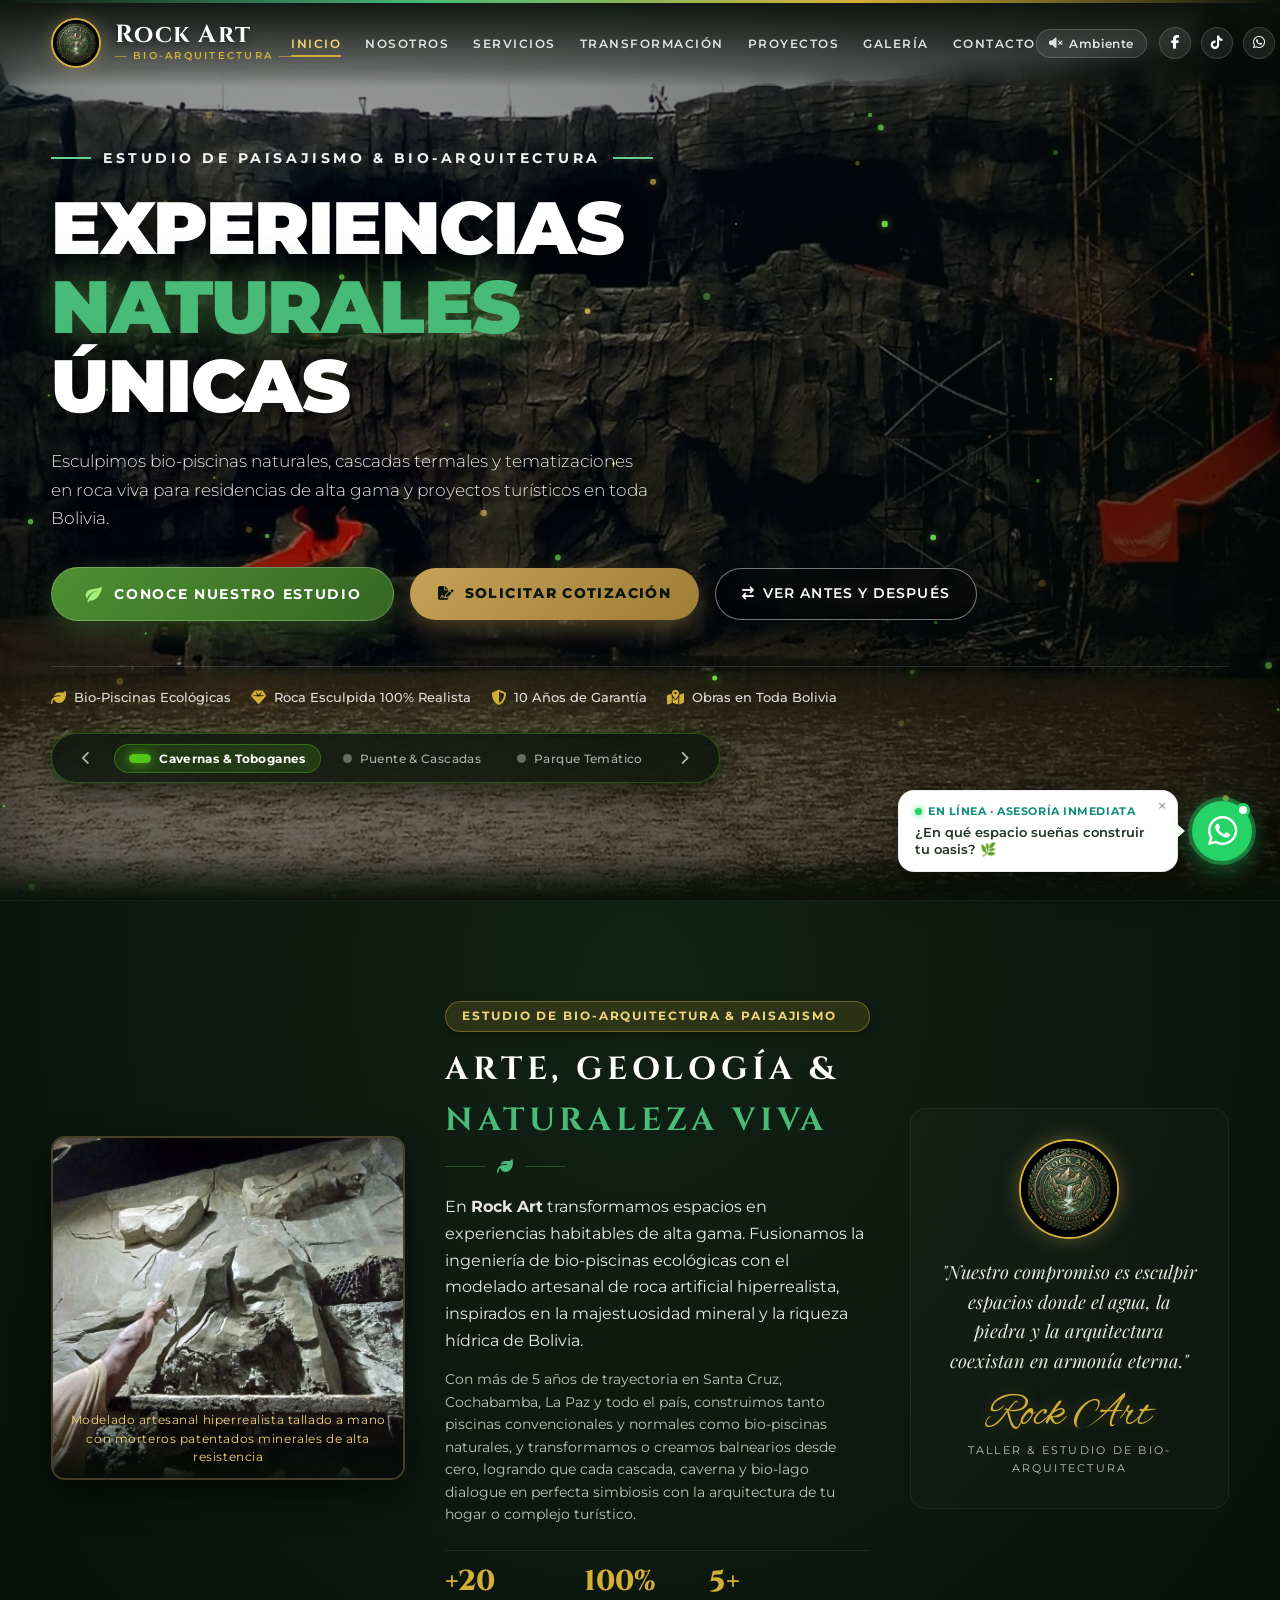
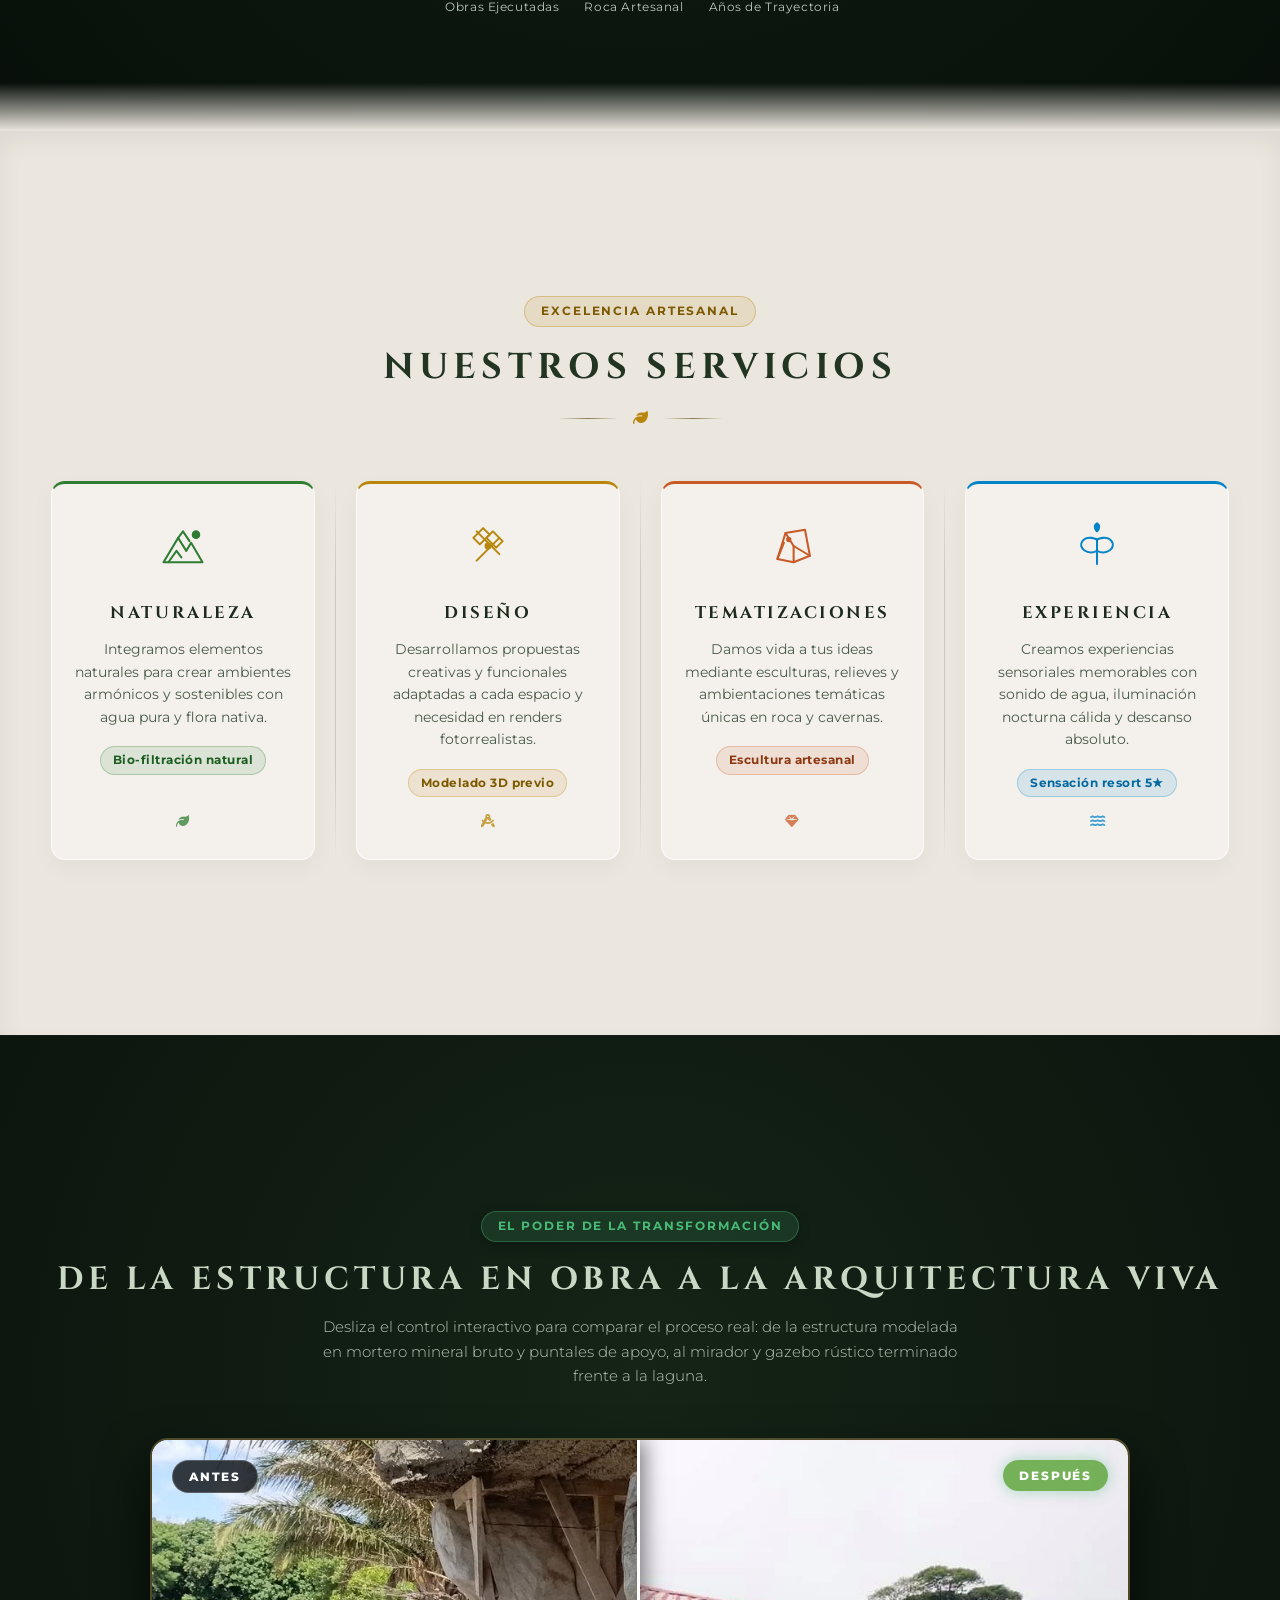
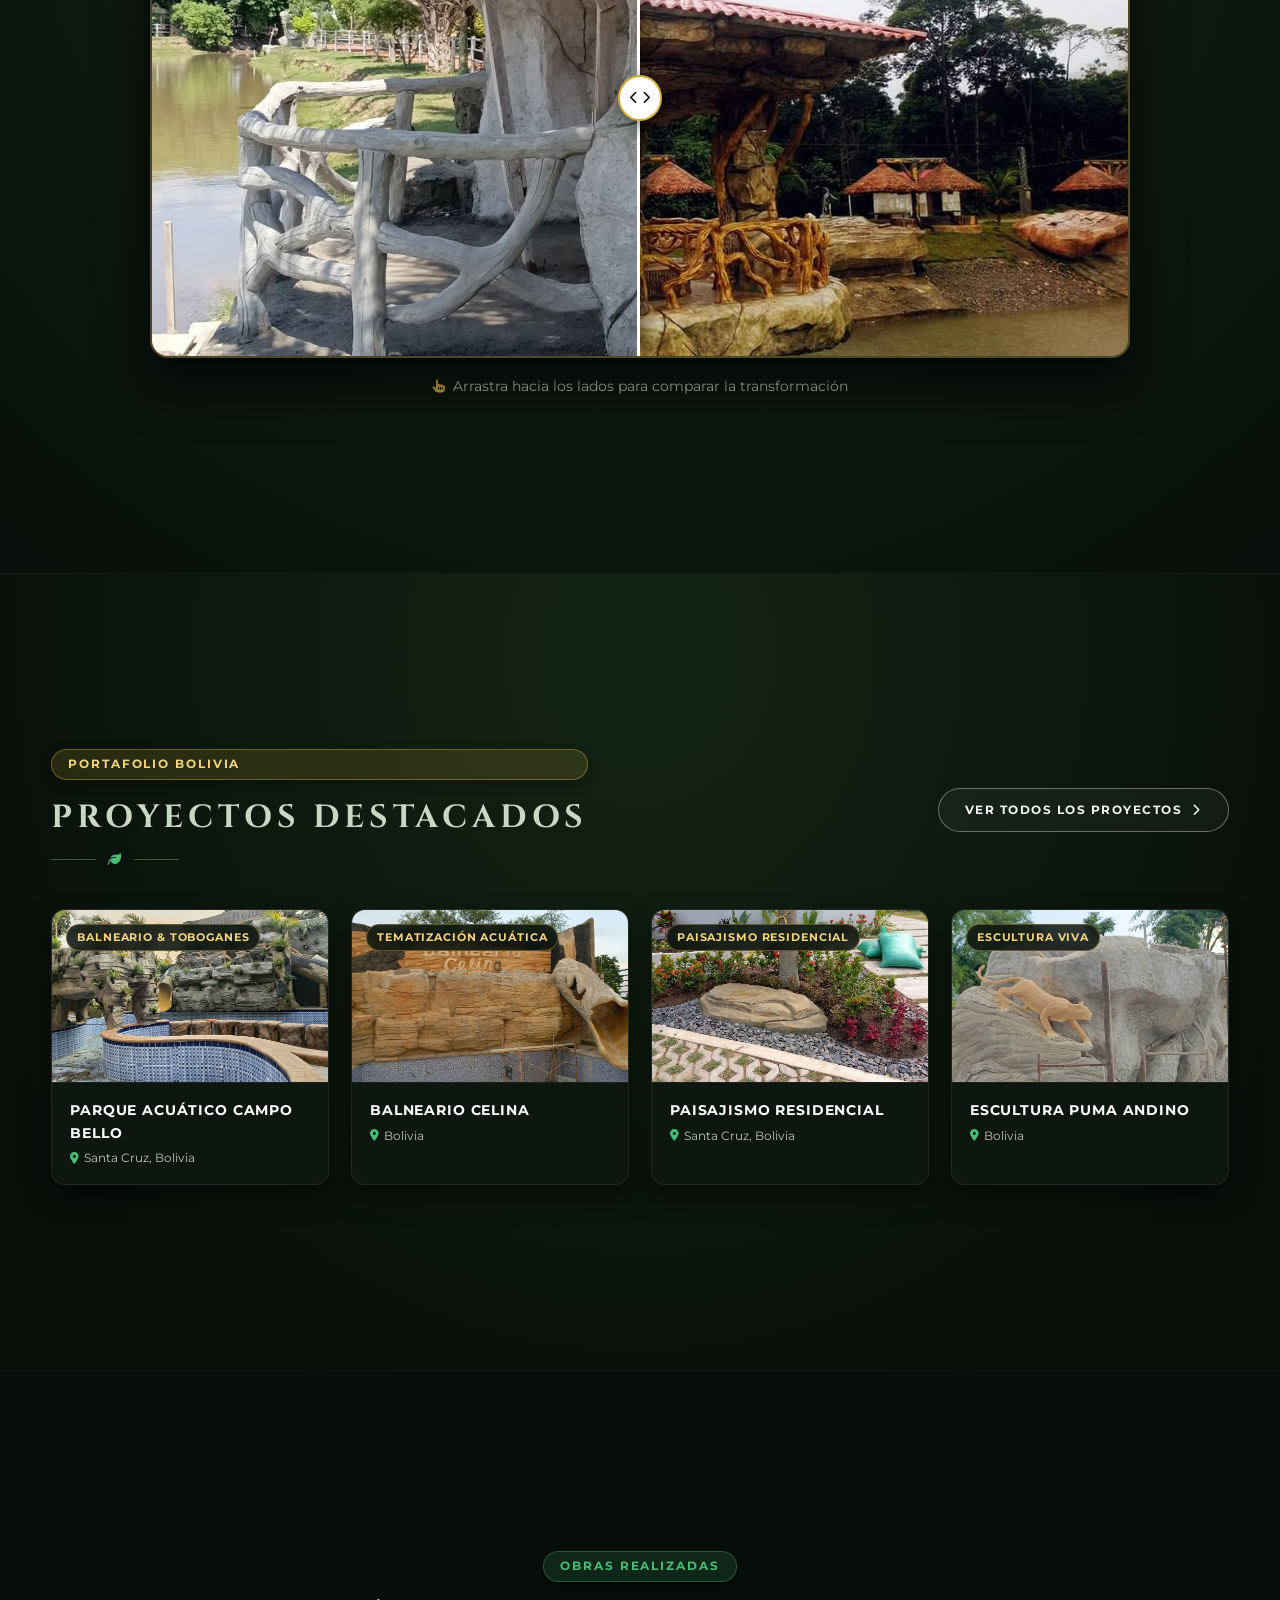
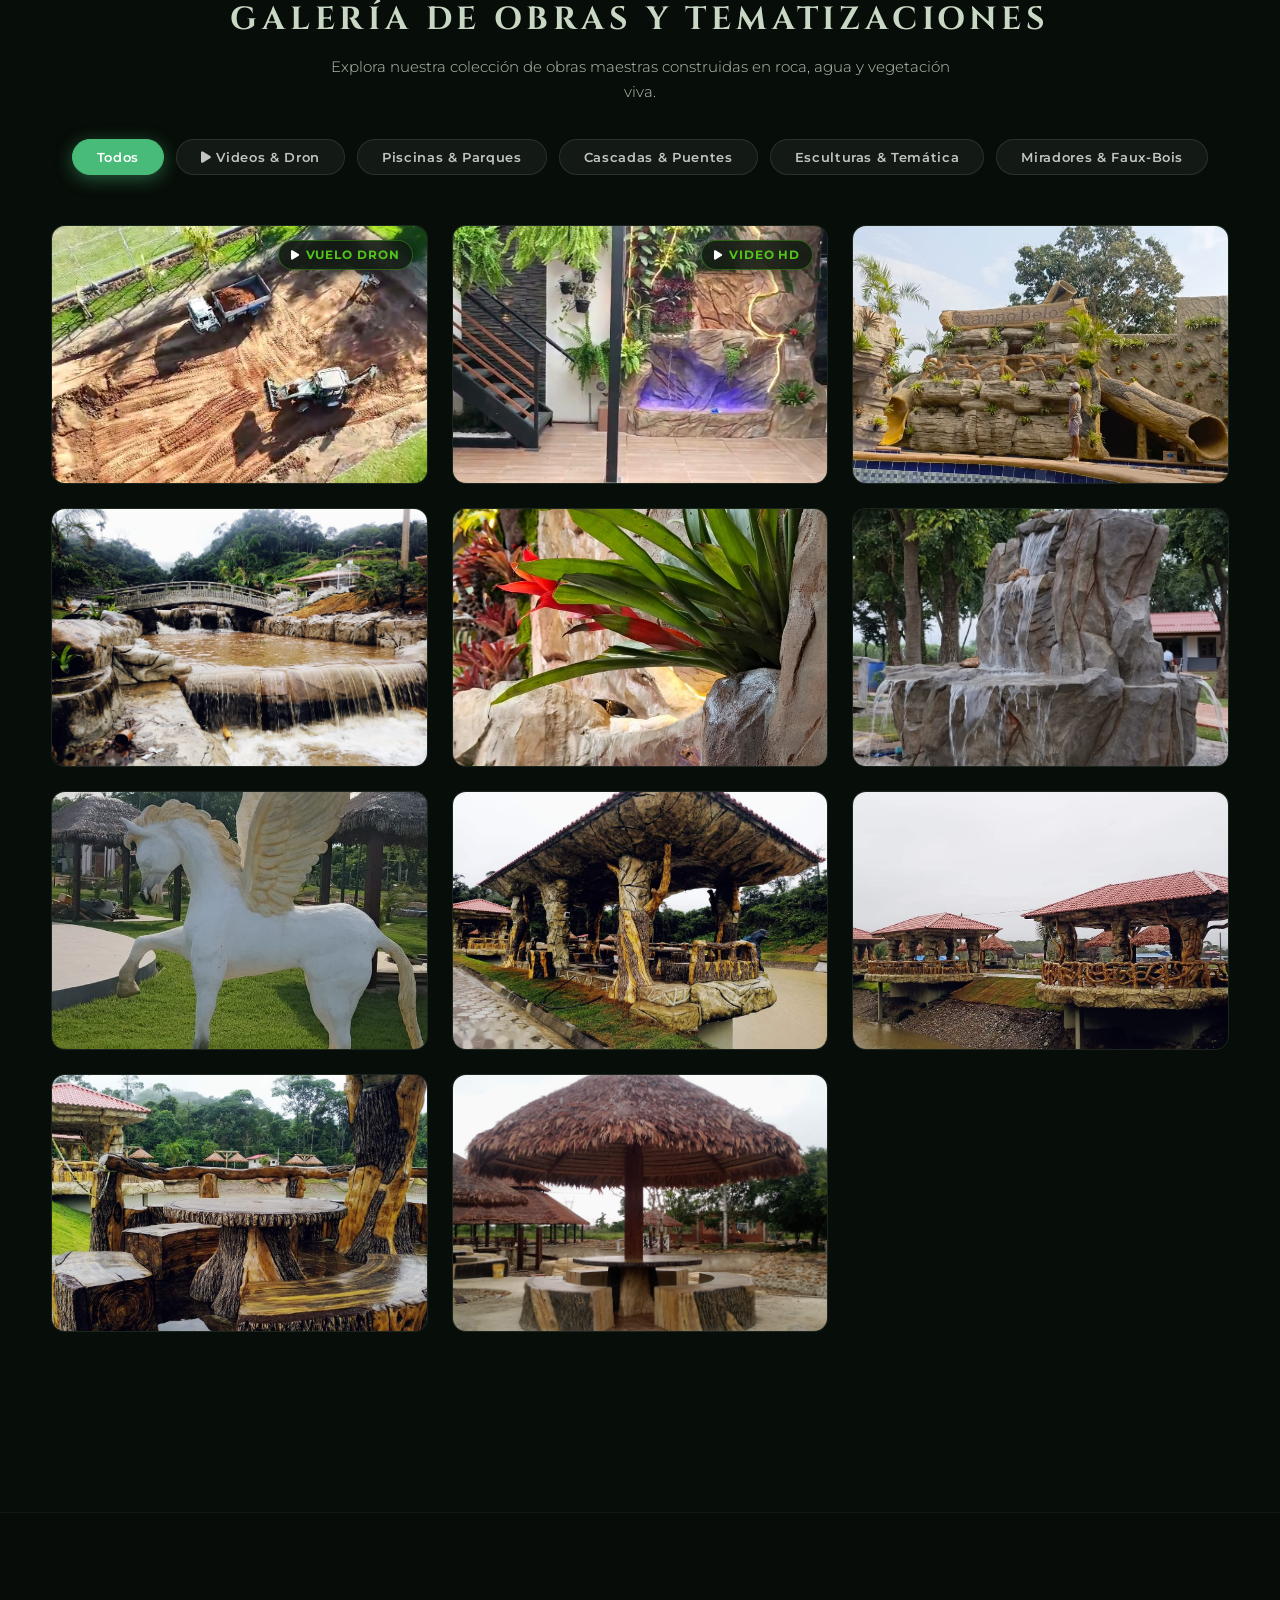
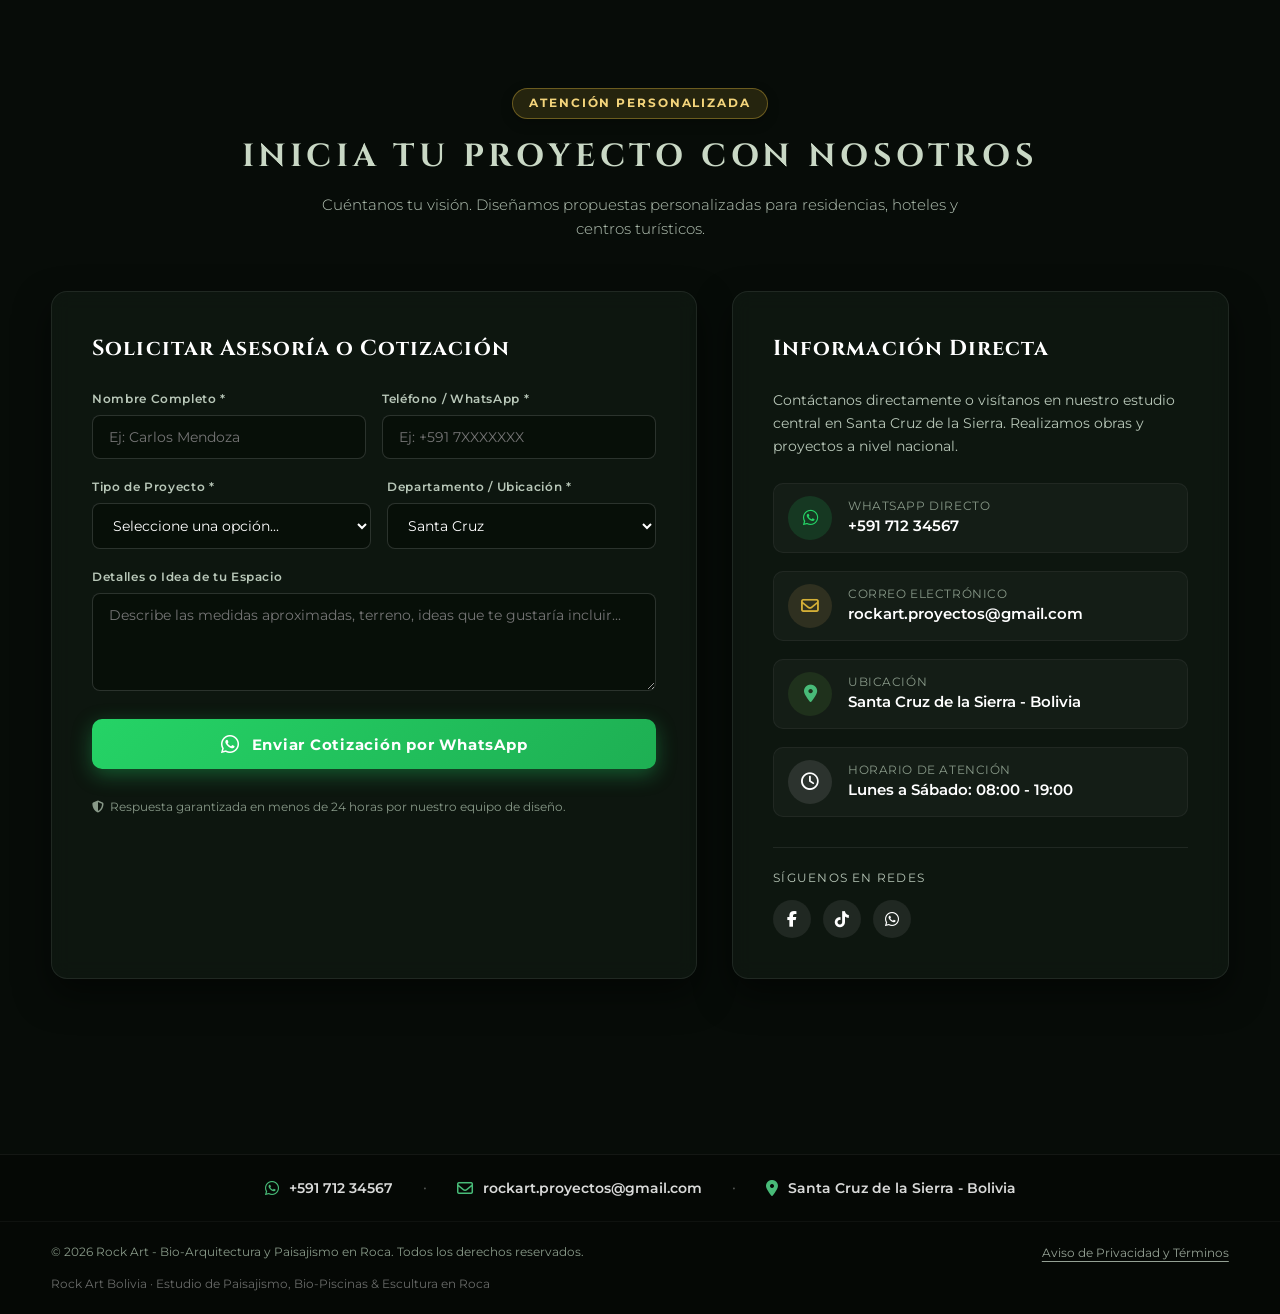
==== commit 77cbaa14: "copy(nosotros): actualizar textos (espacios, morteros patentados, piscinas normales y balnearios des" ====
--- a/index.html
+++ b/index.html
@@ -292,7 +292,7 @@
           <div class="about-img-frame" data-tilt>
             <img src="assets/images/mountain-panorama.jpg" alt="Maestro artesano de Rock Art esculpiendo roca artificial a mano" class="about-panorama-img">
             <div class="about-img-caption">
-              <span>Modelado artesanal hiperrealista tallado a mano con morteros minerales de alta resistencia</span>
+              <span>Modelado artesanal hiperrealista tallado a mano con morteros patentados minerales de alta resistencia</span>
             </div>
           </div>
         </div>
@@ -307,10 +307,10 @@
             <span class="line"></span>
           </div>
           <p class="about-text">
-            En <strong>Rock Art</strong> transformamos la topografía en experiencias habitables de alta gama. Fusionamos la ingeniería de bio-piscinas ecológicas con el modelado artesanal de roca artificial hiperrealista, inspirados en la majestuosidad mineral y la riqueza hídrica de Bolivia.
+            En <strong>Rock Art</strong> transformamos espacios en experiencias habitables de alta gama. Fusionamos la ingeniería de bio-piscinas ecológicas con el modelado artesanal de roca artificial hiperrealista, inspirados en la majestuosidad mineral y la riqueza hídrica de Bolivia.
           </p>
           <p class="about-text-secondary">
-            Con más de 5 años de trayectoria en Santa Cruz, Cochabamba, La Paz y todo el país, desarrollamos obras que prescinden de químicos agresivos gracias a sistemas de filtración botánica y biológica, logrando que cada cascada, caverna y bio-lago dialogue en perfecta simbiosis con la arquitectura de tu hogar o complejo turístico.
+            Con más de 5 años de trayectoria en Santa Cruz, Cochabamba, La Paz y todo el país, construimos tanto piscinas convencionales y normales como bio-piscinas naturales, y transformamos o creamos balnearios desde cero, logrando que cada cascada, caverna y bio-lago dialogue en perfecta simbiosis con la arquitectura de tu hogar o complejo turístico.
           </p>
 
           <div class="about-stats">
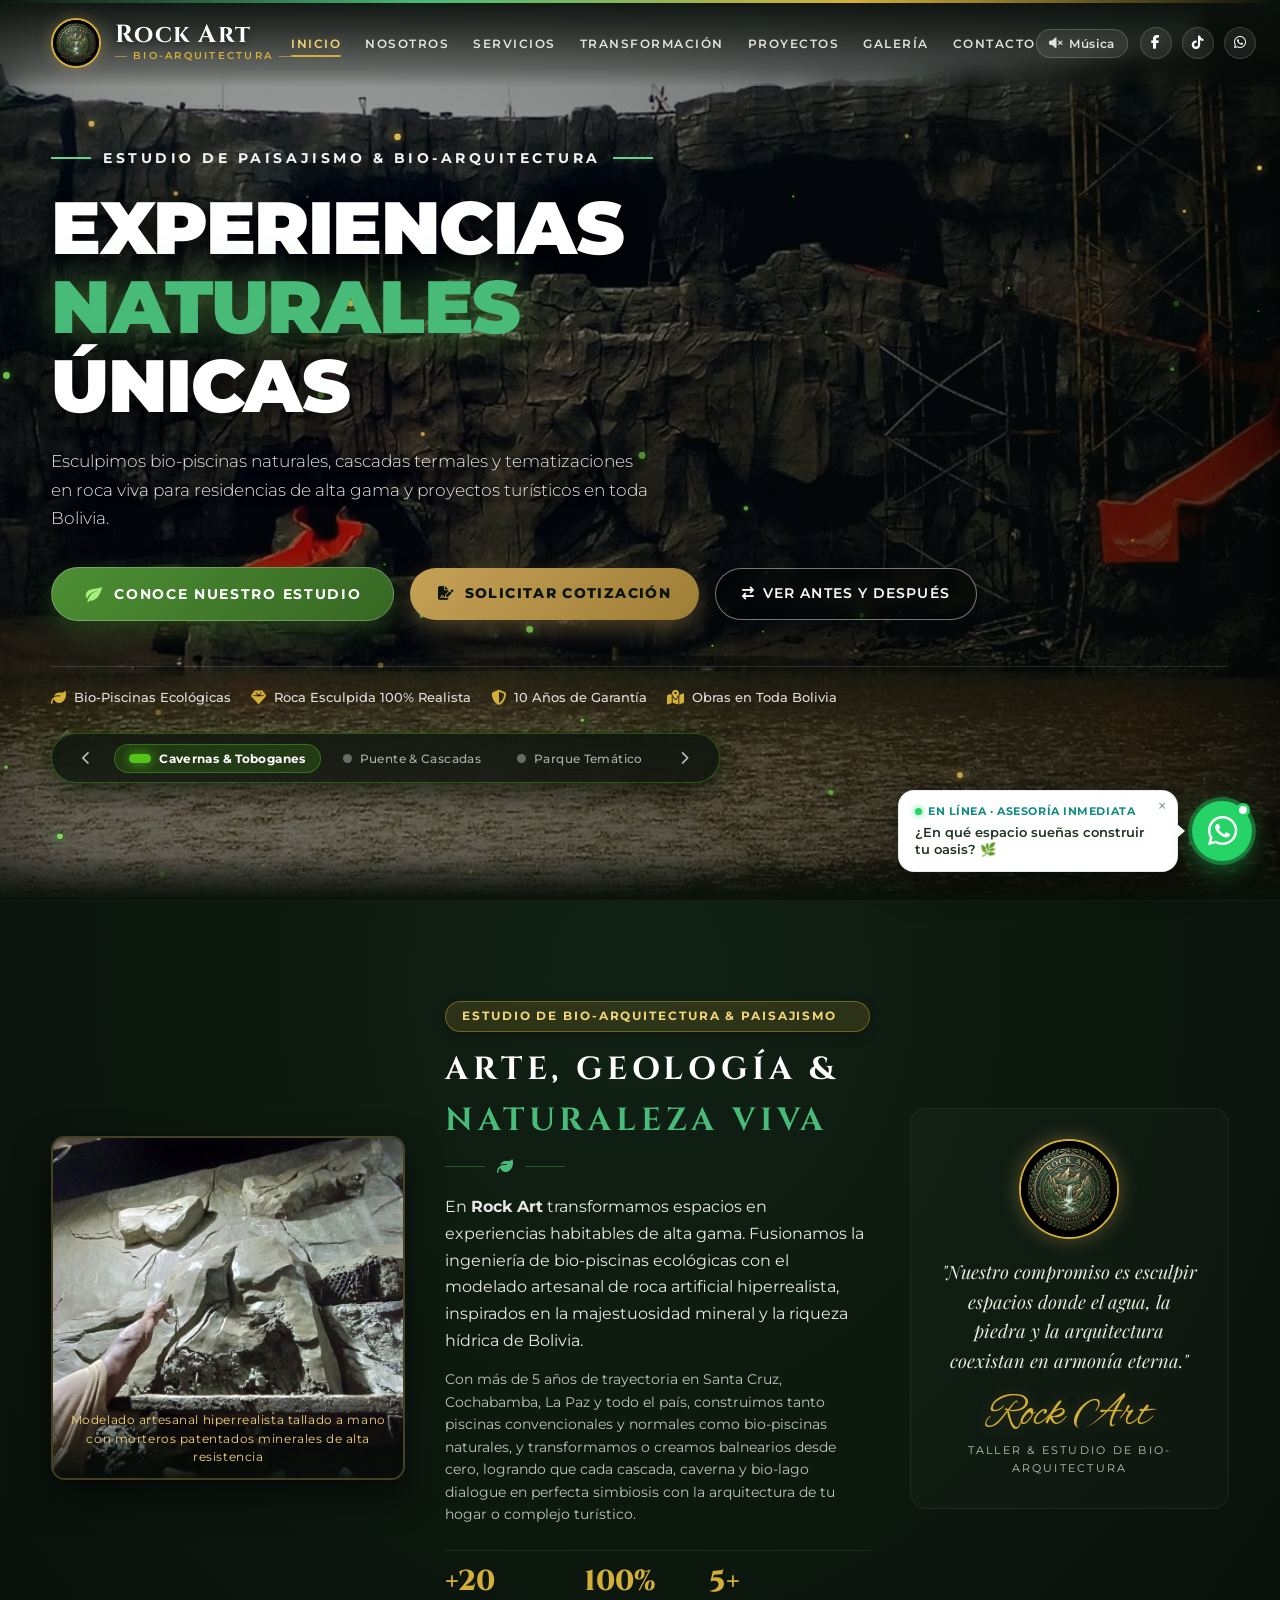
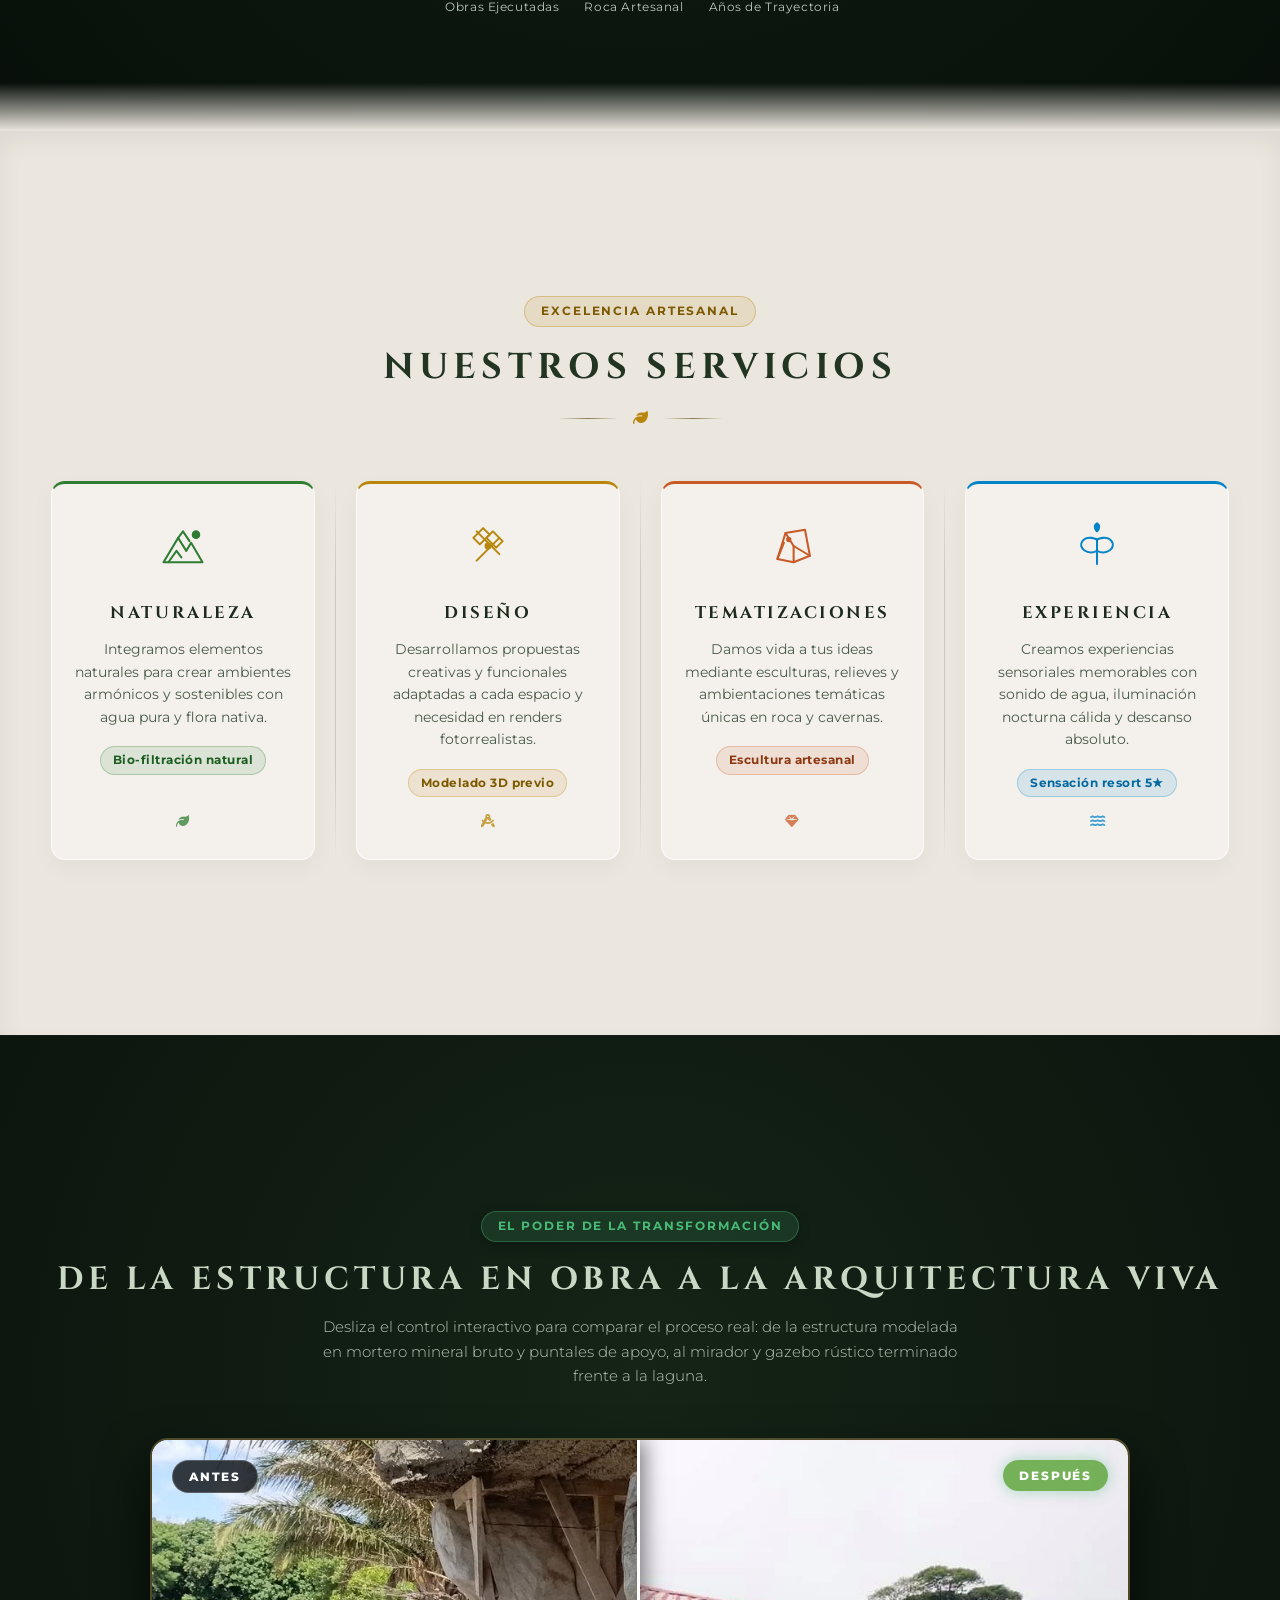
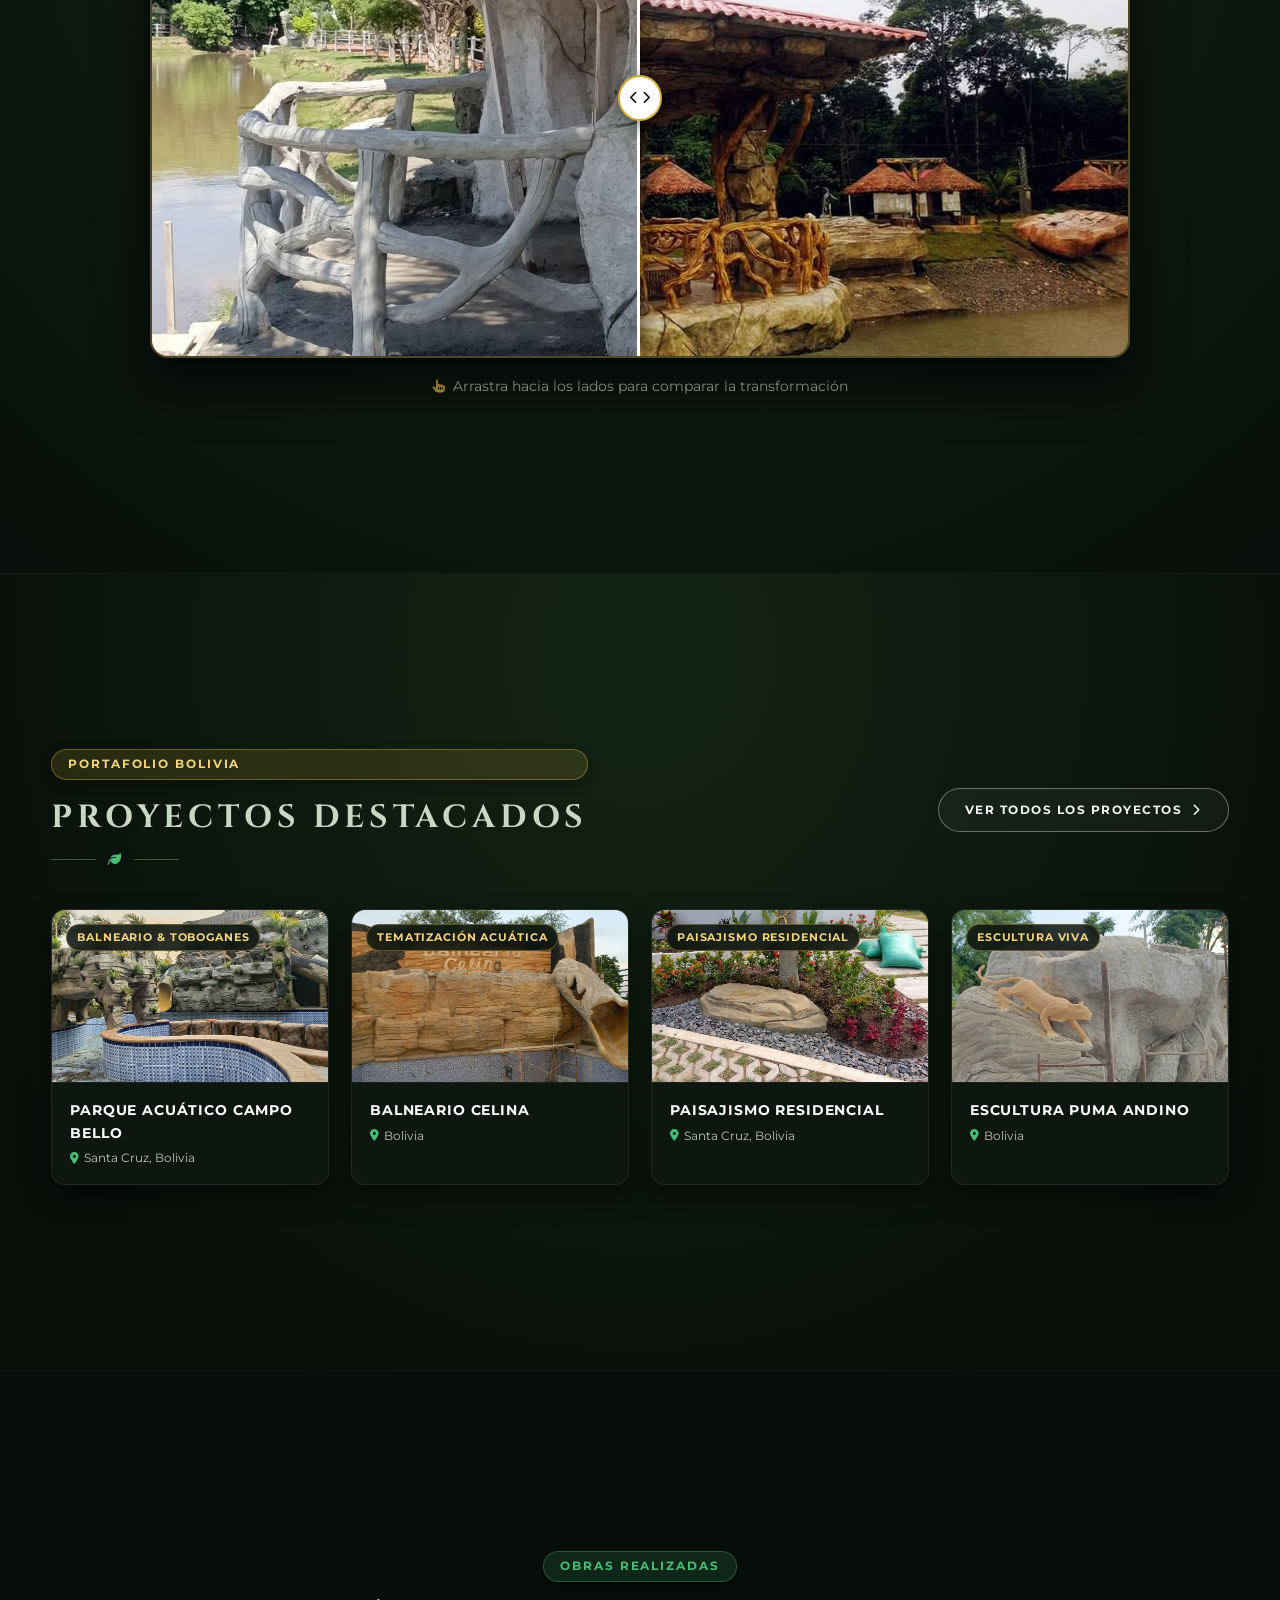
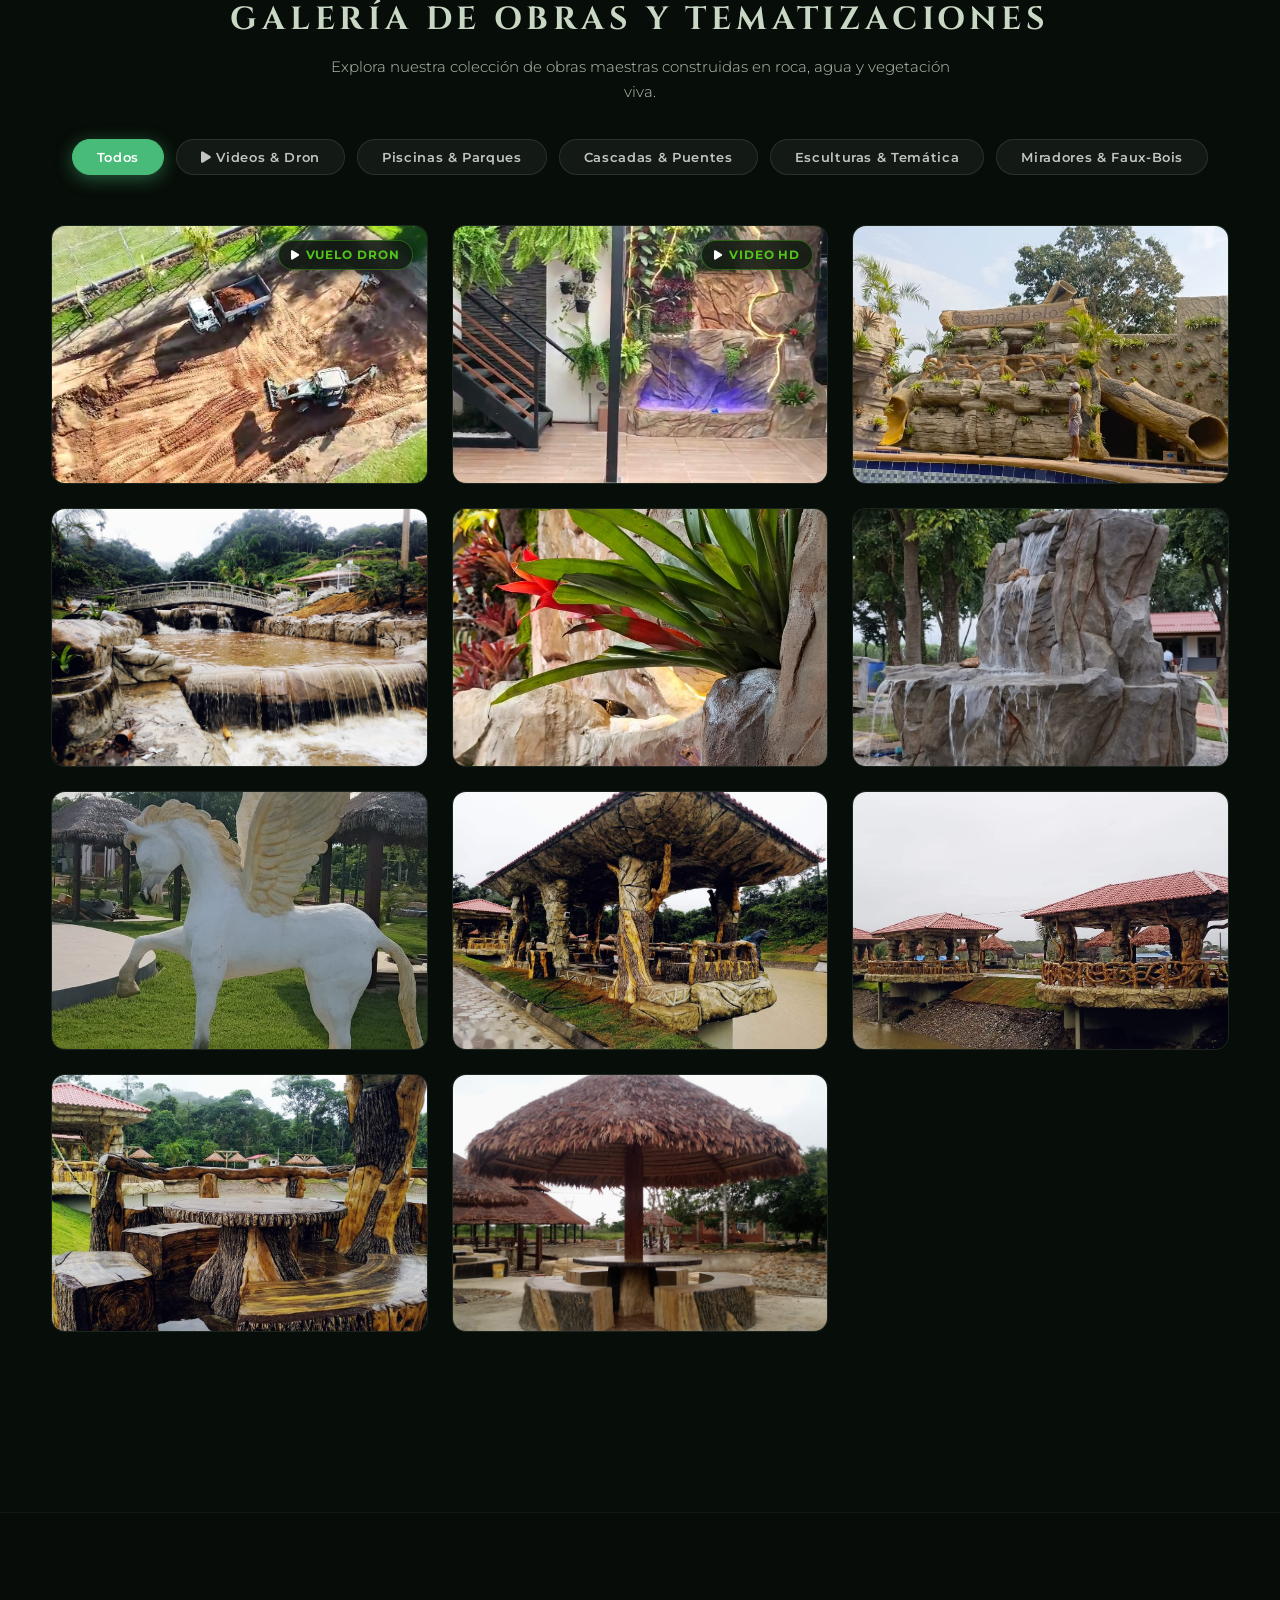
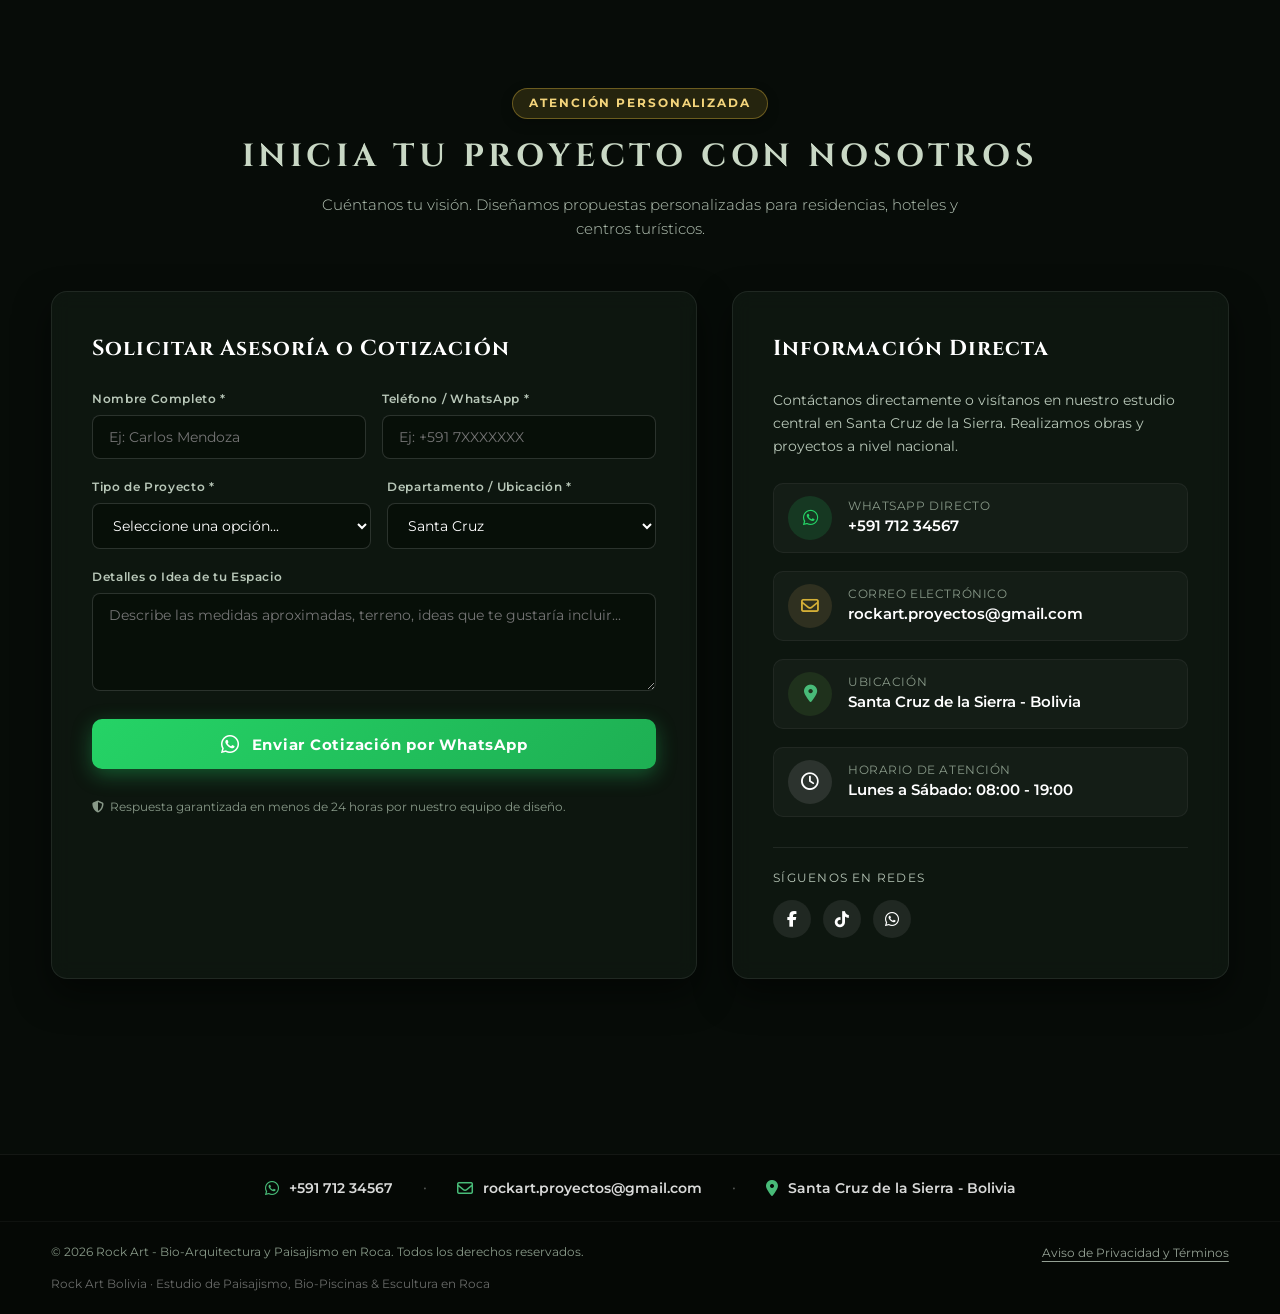
==== commit d17639c0: "feat(audio): agregar música ambiental Somewhere Over the Rainbow y sincronizar reproductor" ====
--- a/index.html
+++ b/index.html
@@ -130,9 +130,9 @@
       <!-- Ambient Sound Toggle, Social Links & Mobile Toggle -->
       <div class="header-right">
         <!-- Ambient Sound Player Toggle -->
-        <button class="sound-toggle-btn" id="sound-toggle" title="Activar/Desactivar sonido ambiental de cascada">
+        <button class="sound-toggle-btn" id="sound-toggle" title="Activar/Desactivar música ambiental">
           <i class="fa-solid fa-volume-xmark" id="sound-icon"></i>
-          <span class="sound-label">Ambiente</span>
+          <span class="sound-label">Música</span>
         </button>
 
         <div class="social-links">
@@ -1002,7 +1002,13 @@
     </a>
   </div>
 
+  <!-- Reproductor de Música Ambiental -->
+  <audio id="ambient-audio" loop preload="metadata">
+    <source src="audio/musica-ambiente.mp3" type="audio/mpeg">
+    <source src="audio/OFFICIAL%20-%20Somewhere%20Over%20the%20Rainbow%202011%20-%20Israel%20IZ%20Kamakawiwo'ole.mp3" type="audio/mpeg">
+  </audio>
+
   <!-- Main JavaScript Logic -->
-  <script src="app.js?v=3.0"></script>
+  <script src="app.js?v=3.1"></script>
 </body>
 </html>
